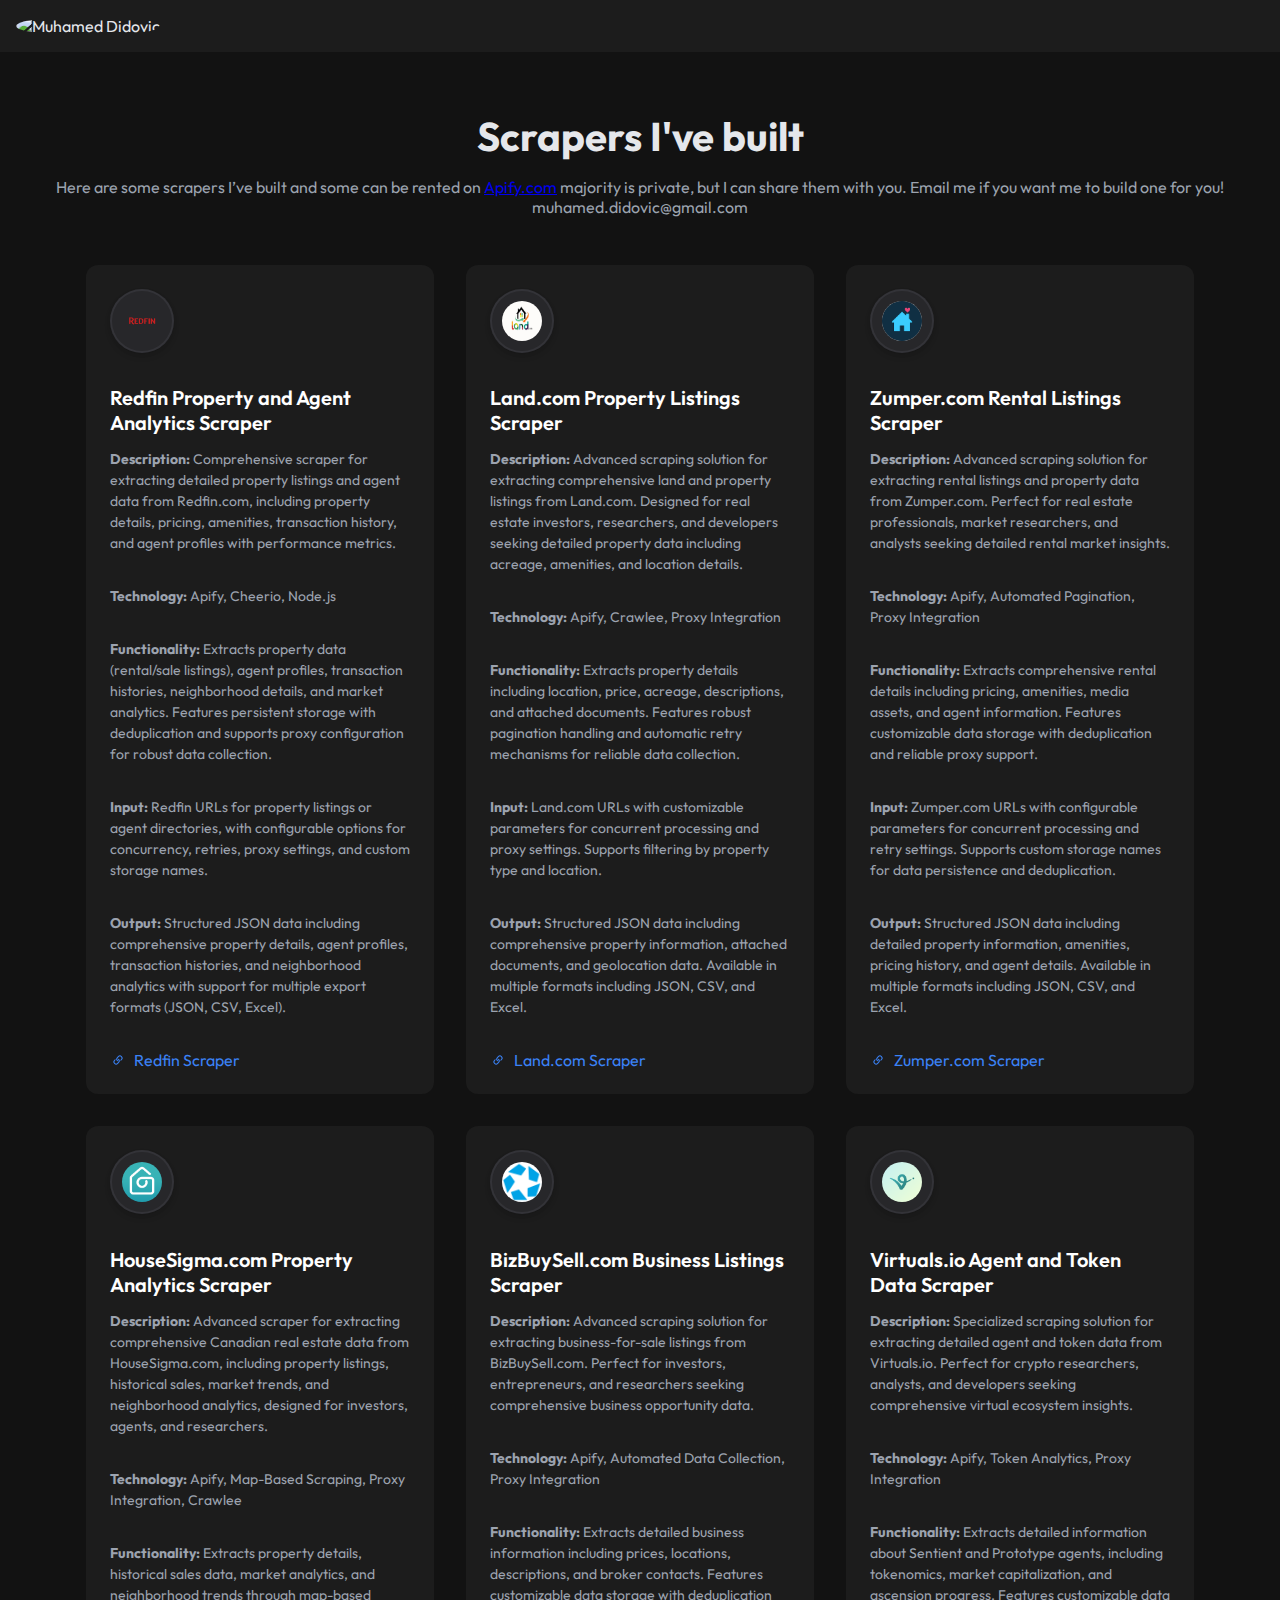
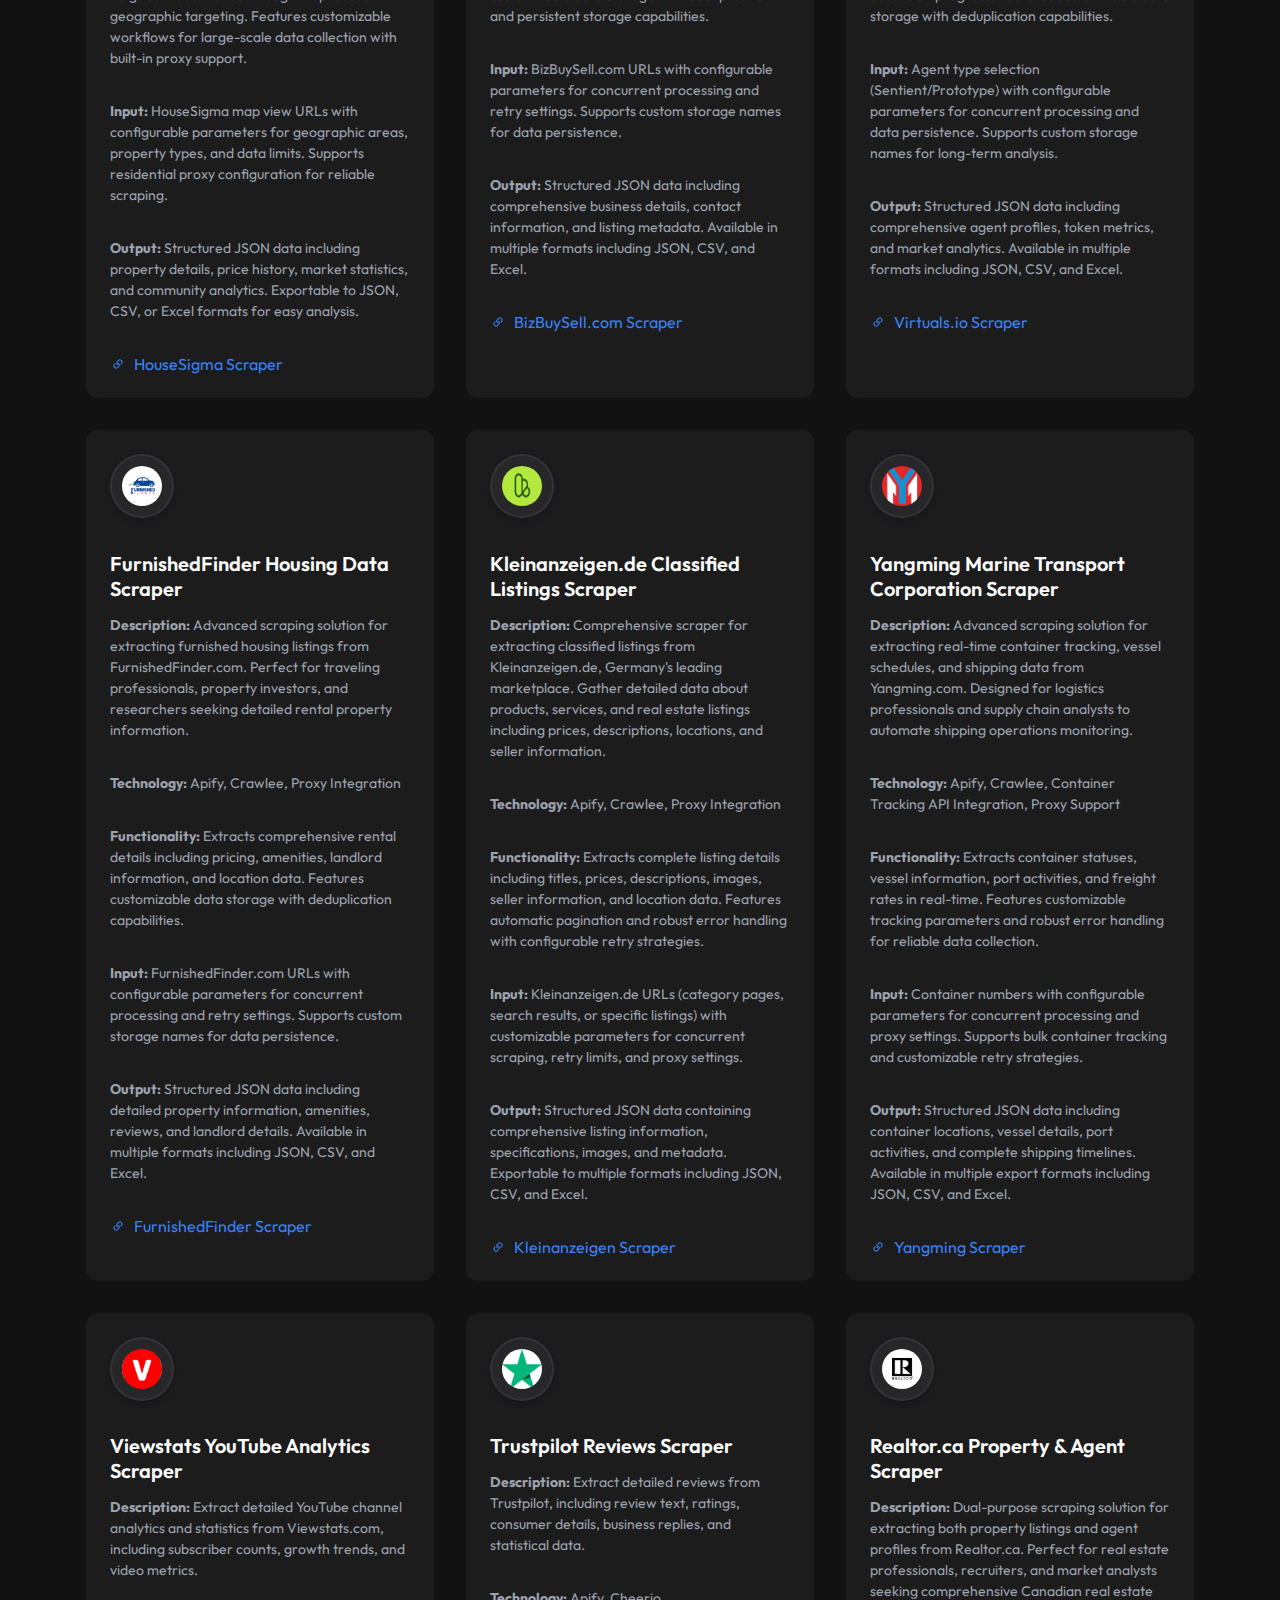
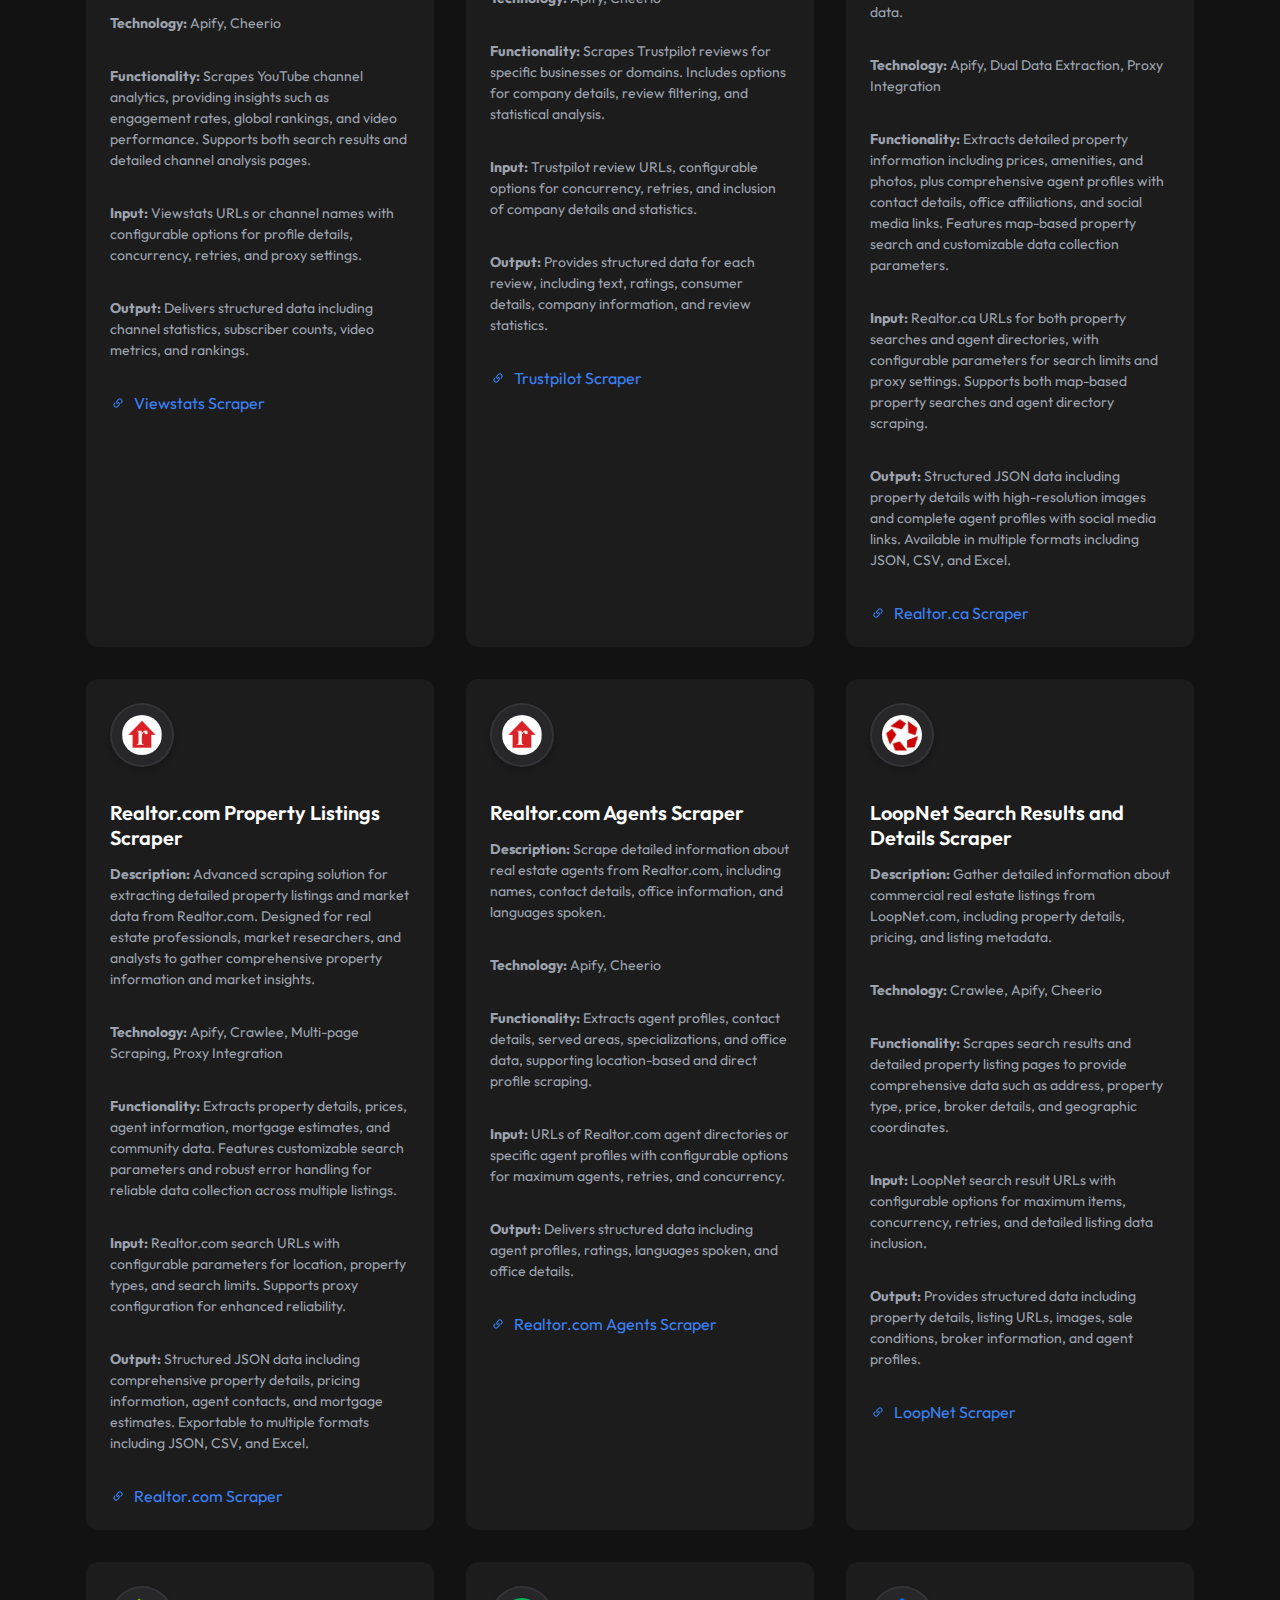
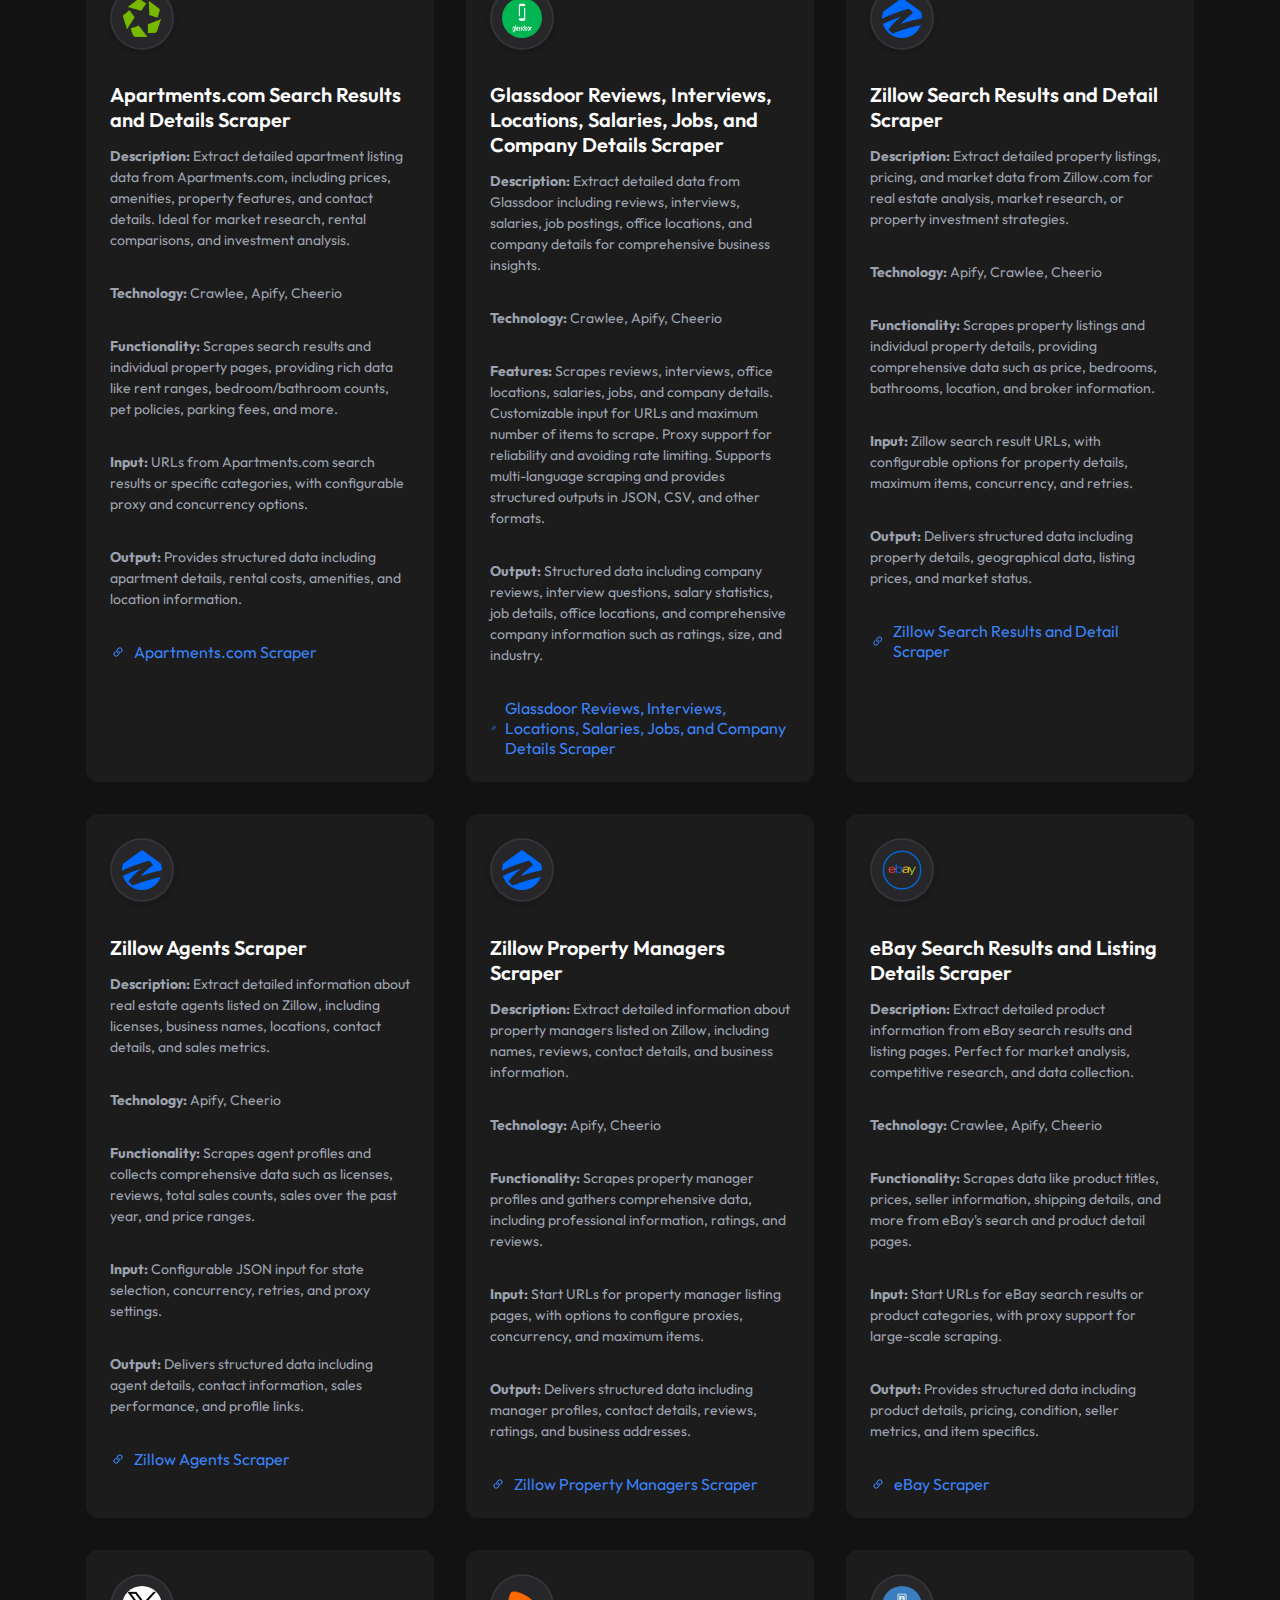
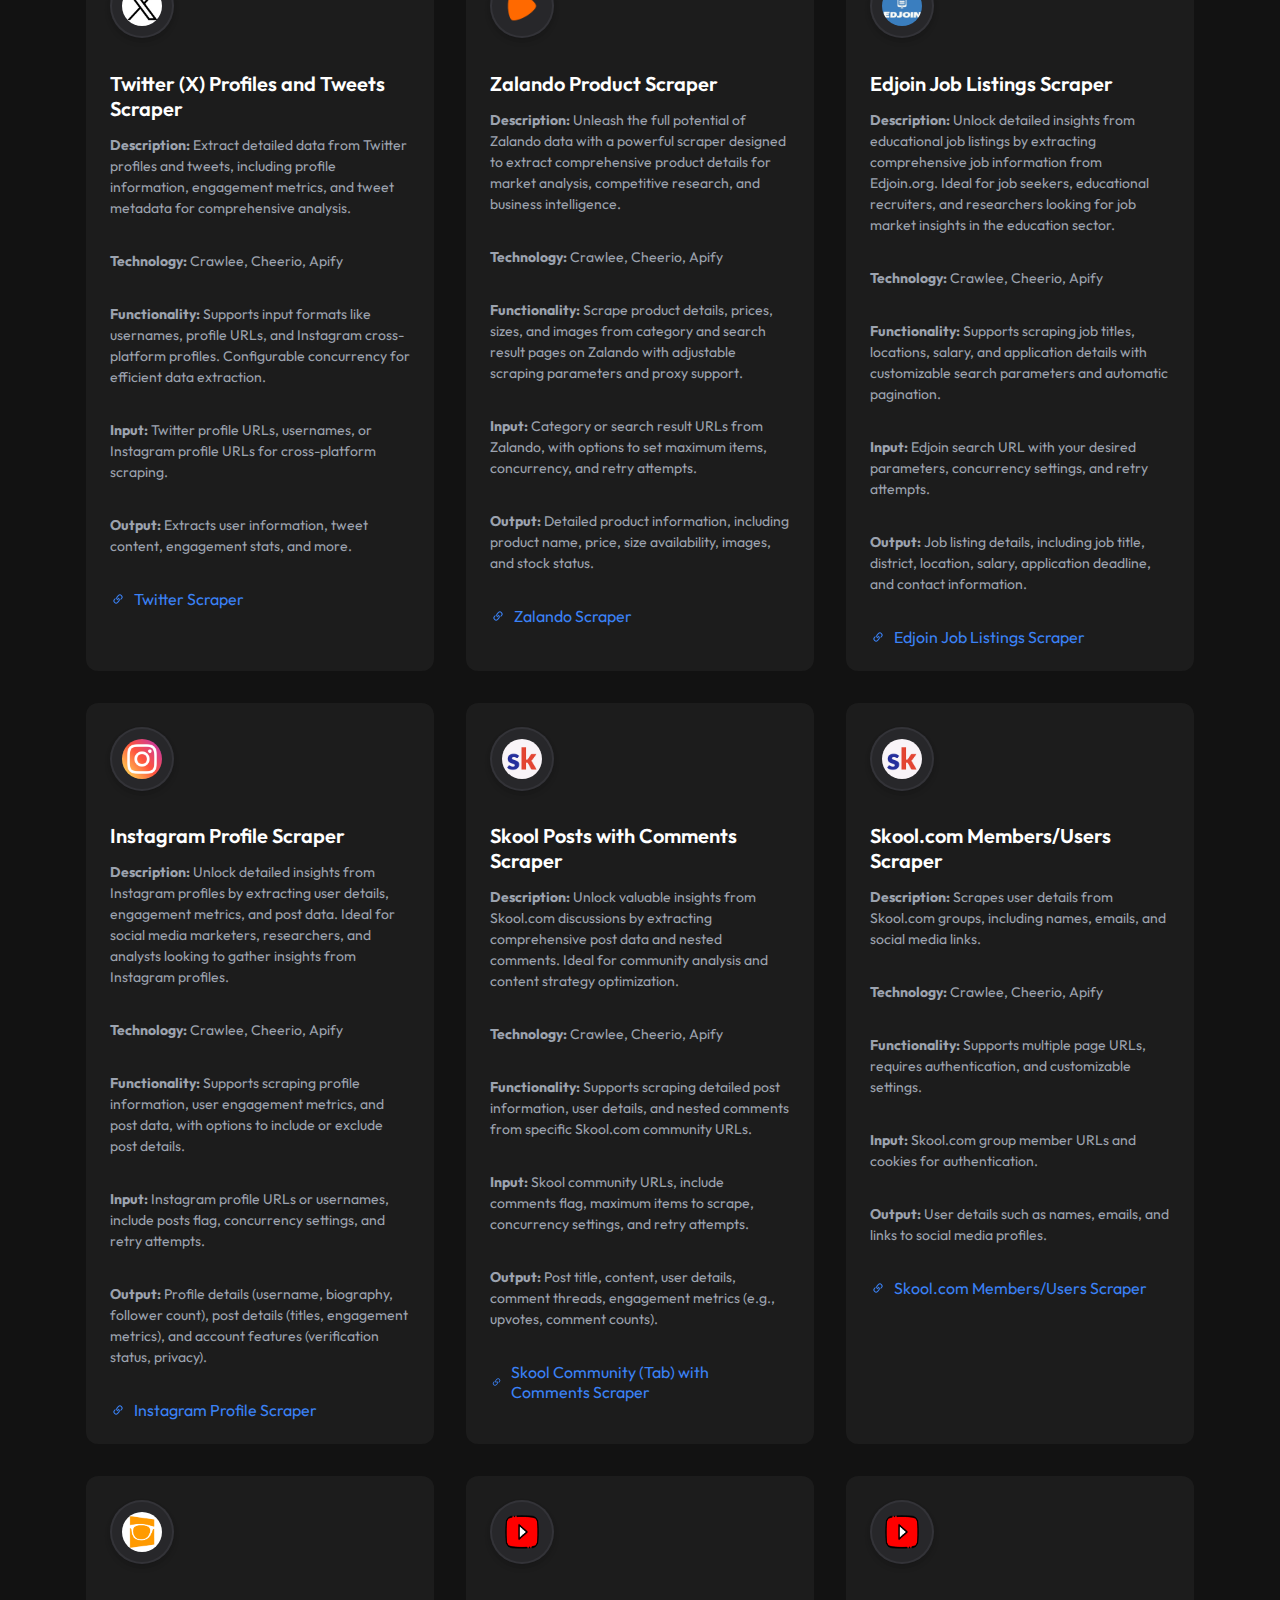
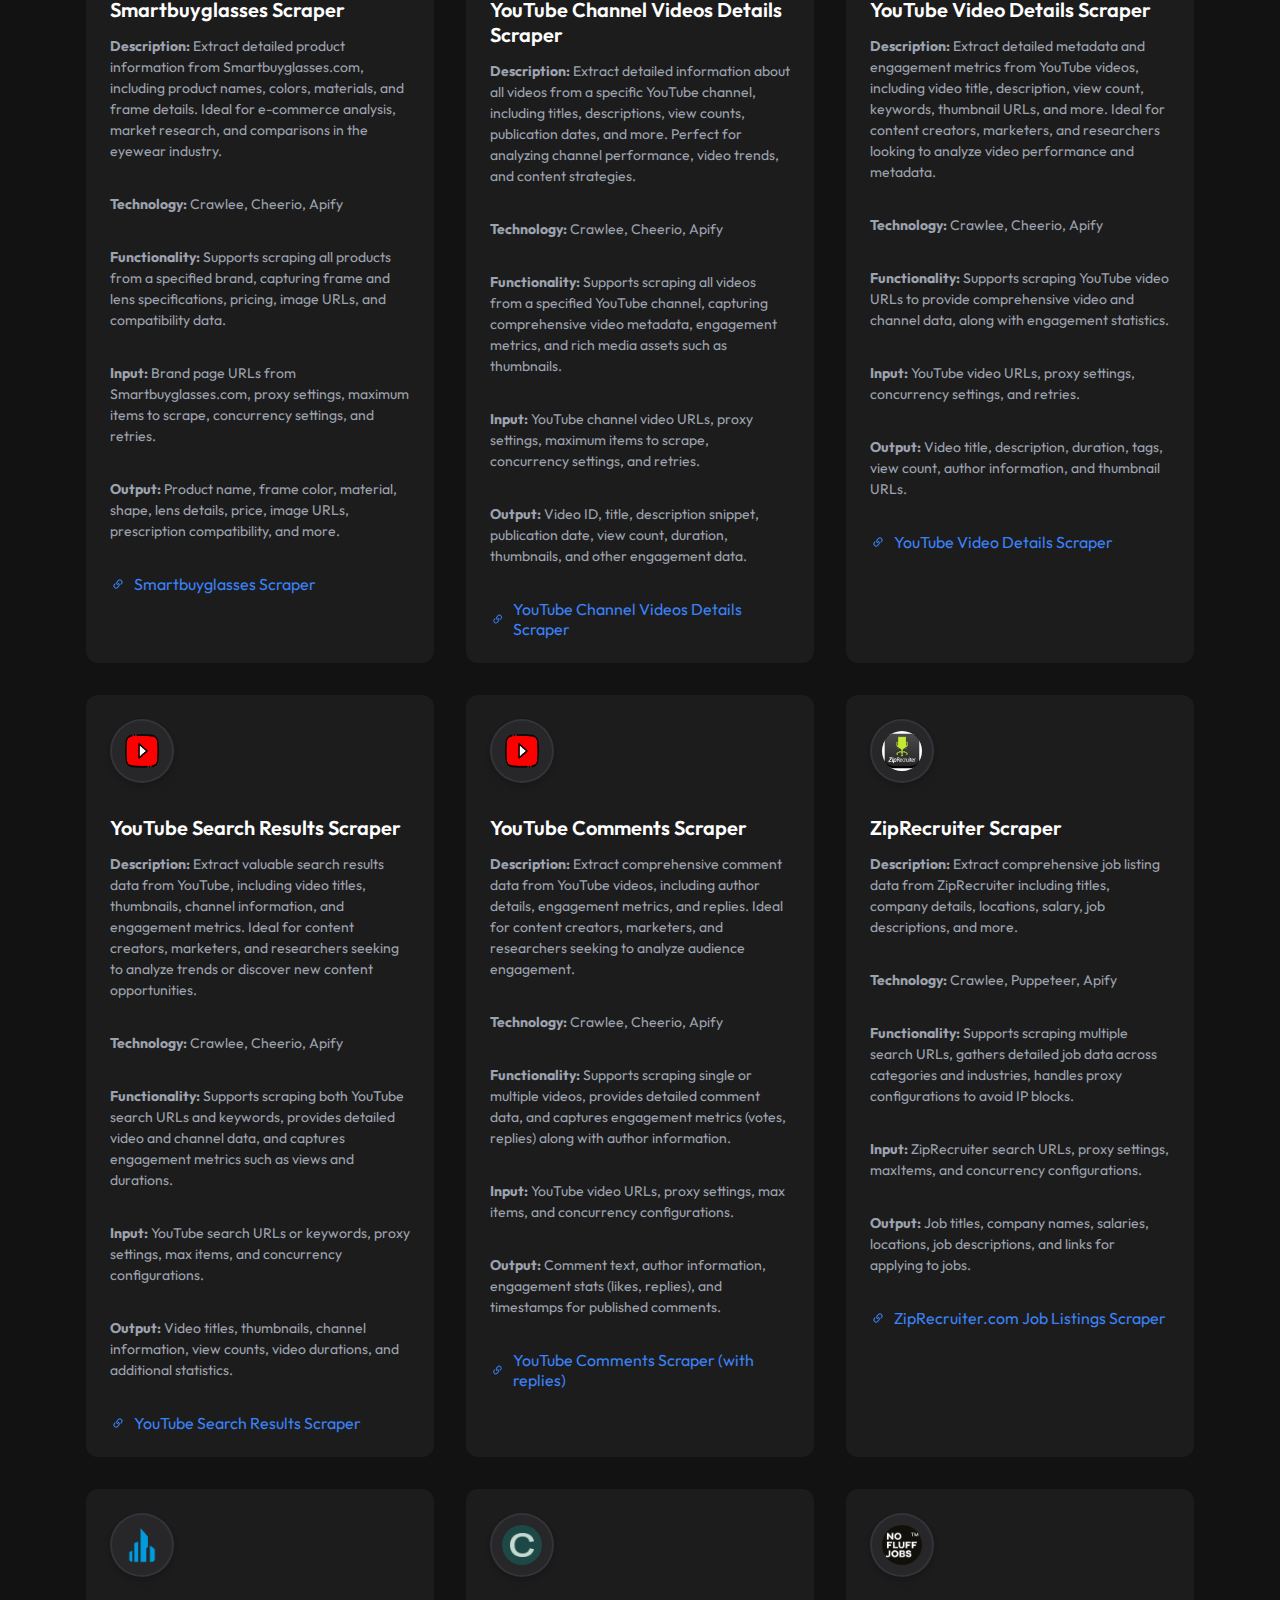
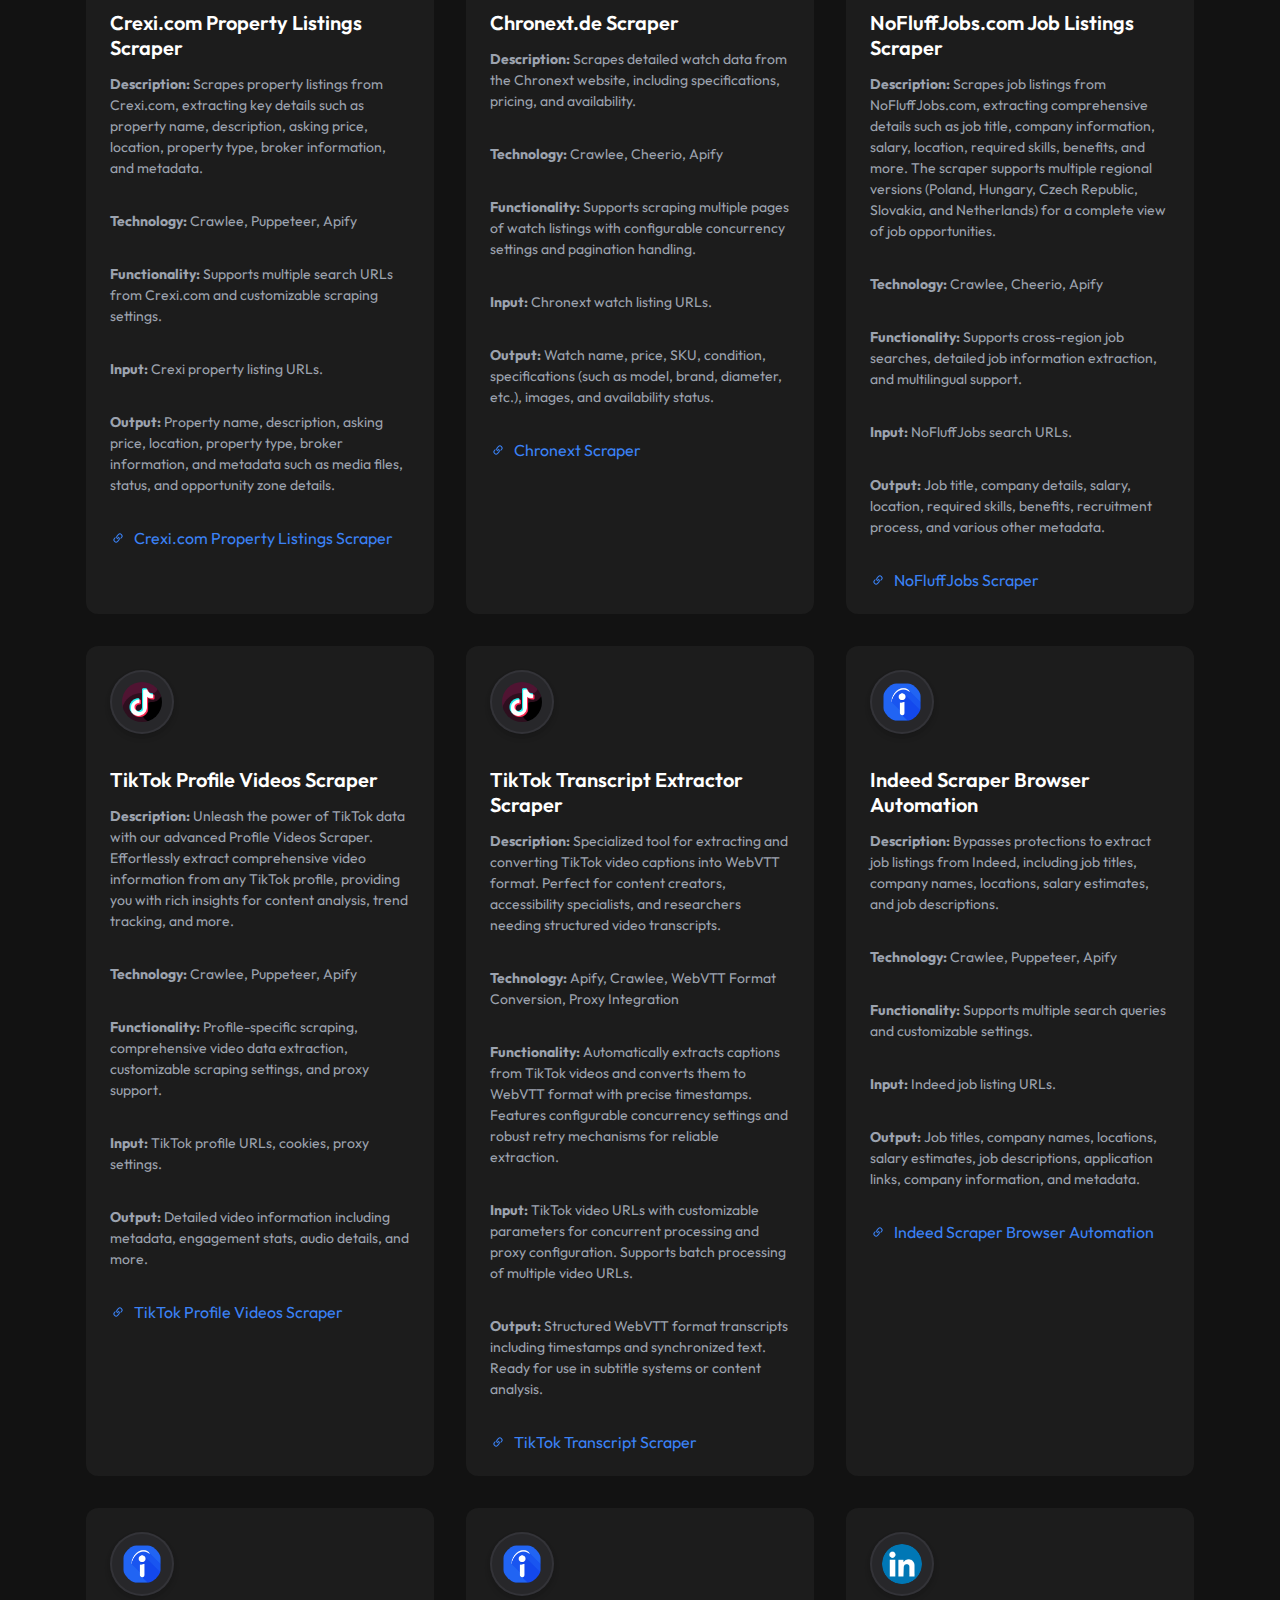
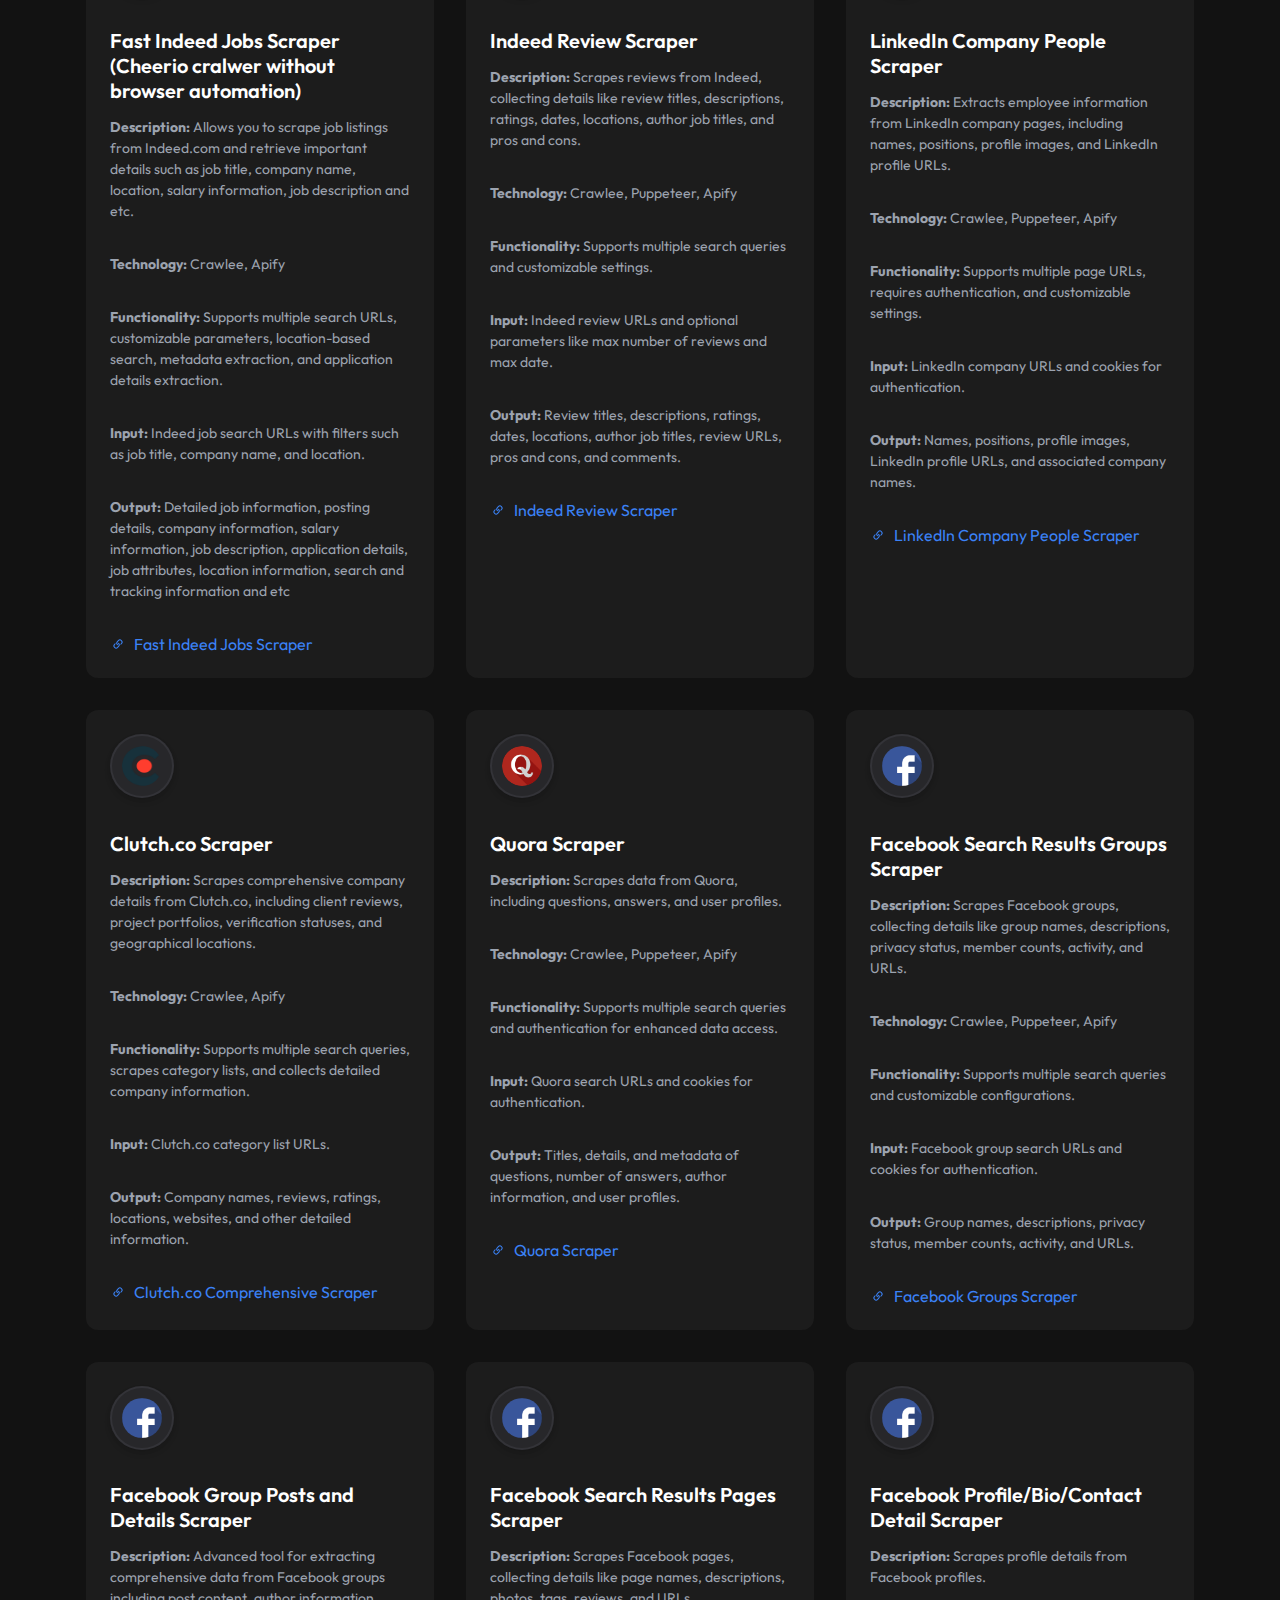
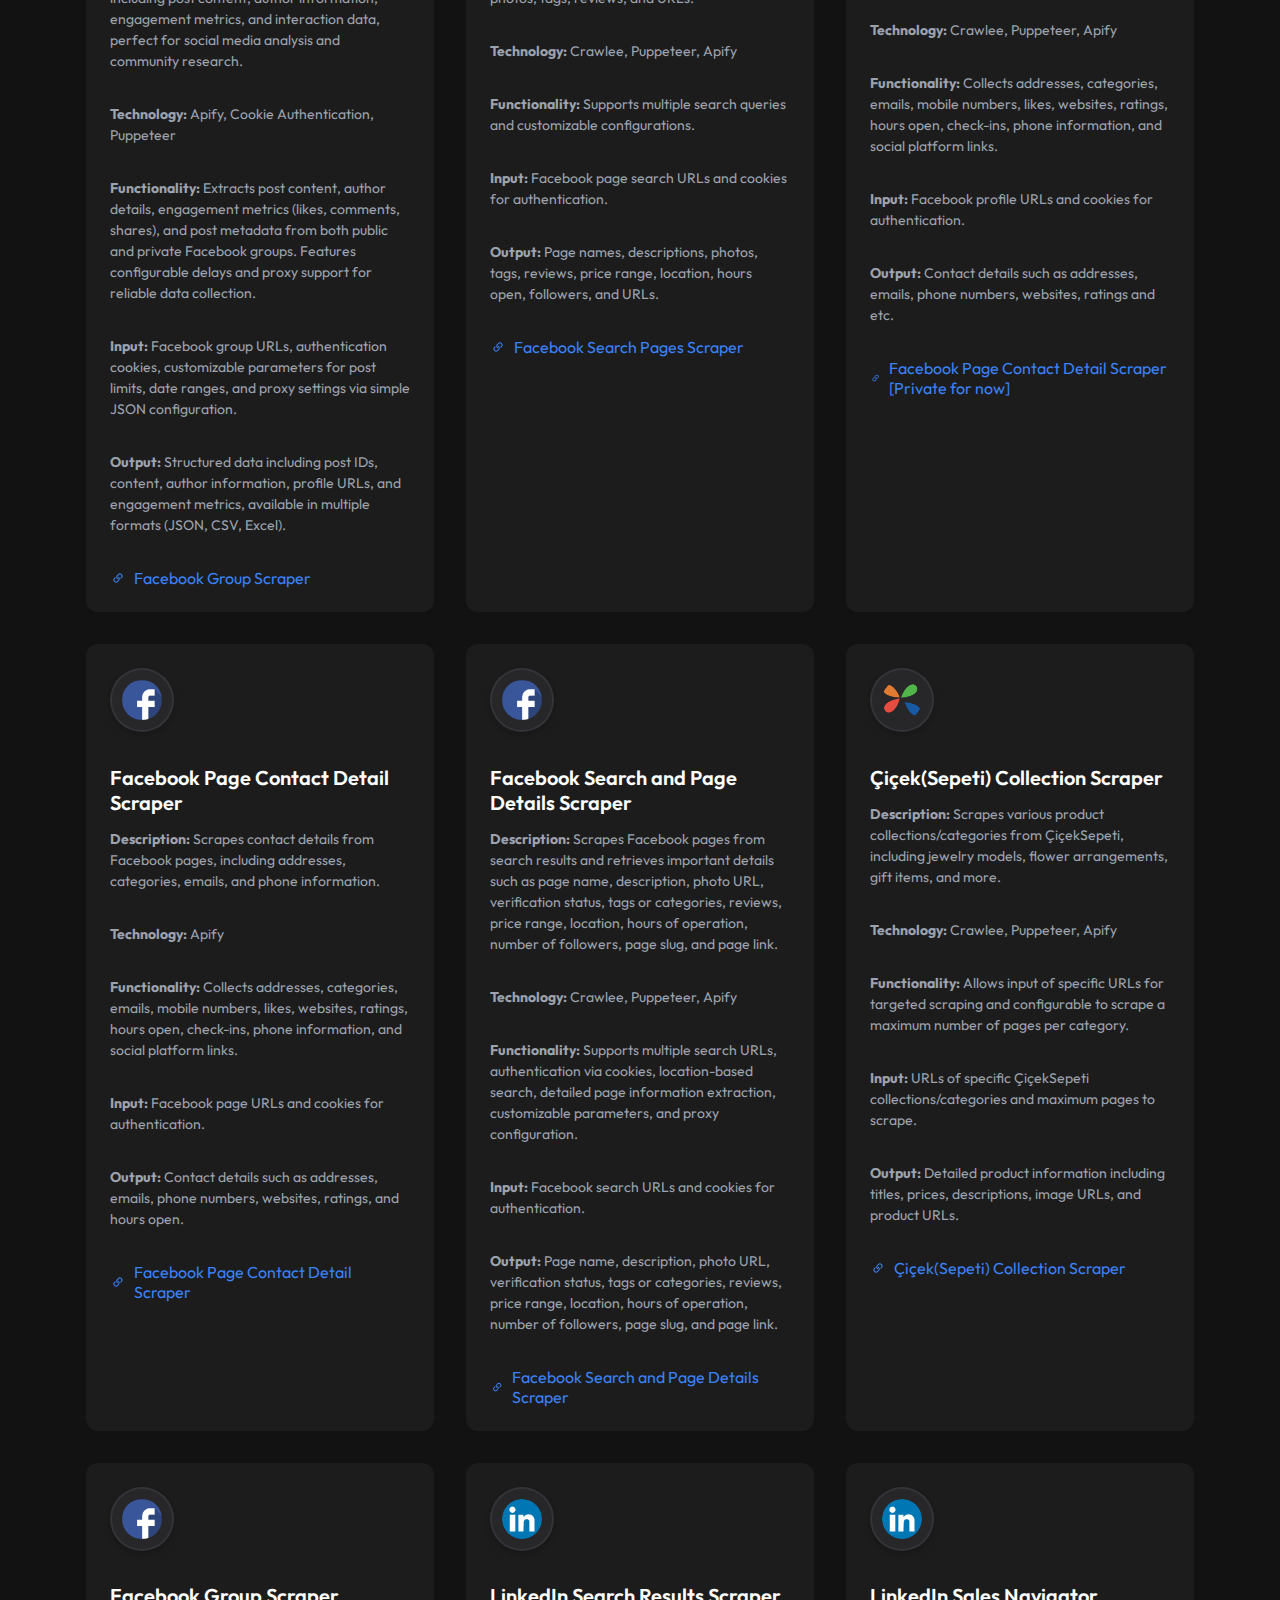
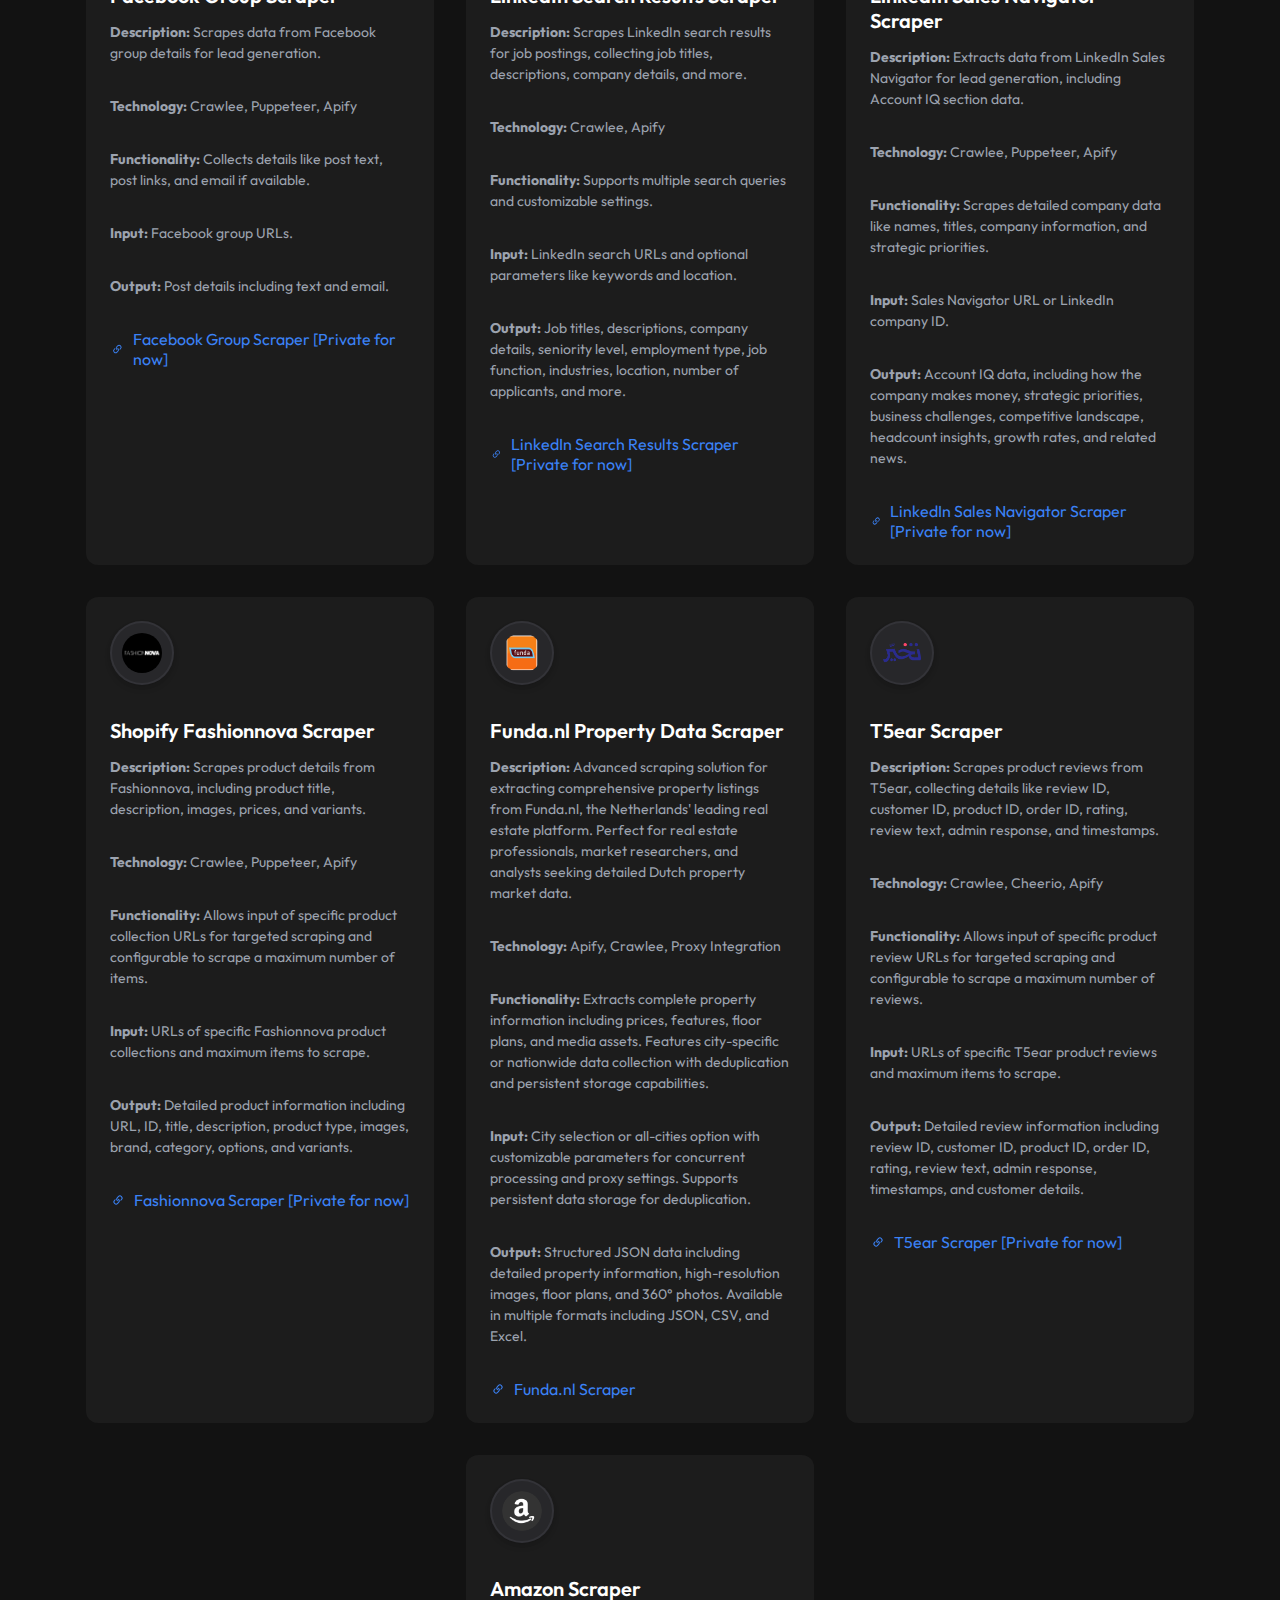
==== index.html @ 67f7ec45 "furnished finder" ====
<!DOCTYPE html>
<html lang="en">
<head>
    <meta charset="UTF-8">
    <meta name="viewport" content="width=device-width, initial-scale=1.0">
    <title>Scrapers I've built</title>
    <link rel="stylesheet" href="styles.css">
</head>
<body>
<header>
    <div class="profile">
        <img src="https://avatars.githubusercontent.com/u/3872717?s=400&u=0347279297c79c031fbd4327965455be8f7e8fb5&v=4" alt="Muhamed Didovic"/>
    </div>
    <nav>
<!--        <ul>-->
<!--            <li><a href="#">About</a></li>-->
<!--            <li><a href="#">Tools</a></li>-->
<!--            <li><a href="#">Scrapers</a></li>-->
<!--        </ul>-->
    </nav>
</header>
<main>
    <h1>Scrapers I've built</h1>
    <p>Here are some scrapers I’ve built and some can be rented on <a href="https://apify.com/memo23">Apify.com</a> majority is private, but I can share them with you. Email me if you want me to build one for you! muhamed.didovic@gmail.com</p>
    <section class="scrapers">

        <div class="scraper-card">
            <div class="icon">
                <img src="/assets/redfin.png" alt="Redfin Icon">
            </div>
            <h2>Redfin Property and Agent Analytics Scraper</h2>
            <p><strong>Description:</strong> Comprehensive scraper for extracting detailed property listings and agent data from Redfin.com, including property details, pricing, amenities, transaction history, and agent profiles with performance metrics.</p>
            <p><strong>Technology:</strong> Apify, Cheerio, Node.js</p>
            <p><strong>Functionality:</strong> Extracts property data (rental/sale listings), agent profiles, transaction histories, neighborhood details, and market analytics. Features persistent storage with deduplication and supports proxy configuration for robust data collection.</p>
            <p><strong>Input:</strong> Redfin URLs for property listings or agent directories, with configurable options for concurrency, retries, proxy settings, and custom storage names.</p>
            <p><strong>Output:</strong> Structured JSON data including comprehensive property details, agent profiles, transaction histories, and neighborhood analytics with support for multiple export formats (JSON, CSV, Excel).</p>
            <a href="https://apify.com/memo23/apify-redfin-cheerio">
                <svg viewBox="0 0 24 24" aria-hidden="true" class="link-icon">
                    <path d="M15.712 11.823a.75.75 0 1 0 1.06 1.06l-1.06-1.06Zm-4.95 1.768a.75.75 0 0 0 1.06-1.06l-1.06 1.06Zm-2.475-1.414a.75.75 0 1 0-1.06-1.06l1.06 1.06Zm4.95-1.768a.75.75 0 1 0-1.06 1.06l1.06-1.06Zm3.359.53-.884.884 1.06 1.06.885-.883-1.061-1.06Zm-4.95-2.12 1.414-1.415L12 6.344l-1.415 1.413 1.061 1.061Zm0 3.535a2.5 2.5 0 0 1 0-3.536l-1.06-1.06a4 4 0 0 0 0 5.656l1.06-1.06Zm4.95-4.95a2.5 2.5 0 0 1 0 3.535L17.656 12a4 4 0 0 0 0-5.657l-1.06 1.06Zm1.06-1.06a4 4 0 0 0-5.656 0l1.06 1.06a2.5 2.5 0 0 1 3.536 0l1.06-1.06Zm-7.07 7.07.176.177 1.06-1.06-.176-.177-1.06 1.06Zm-3.183-.353.884-.884-1.06-1.06-.884.883 1.06 1.06Zm4.95 2.121-1.414 1.414 1.06 1.06 1.415-1.413-1.06-1.061Zm0-3.536a2.5 2.5 0 0 1 0 3.536l1.06 1.06a4 4 0 0 0 0-5.656l-1.06 1.06Zm-4.95 4.95a2.5 2.5 0 0 1 0-3.535L6.344 12a4 4 0 0 0 0 5.656l1.06-1.06Zm-1.06 1.06a4 4 0 0 0 5.657 0l-1.061-1.06a2.5 2.5 0 0 1-3.535 0l-1.061 1.06Zm7.07-7.07-.176-.177-1.06 1.06.176.178 1.06-1.061Z" fill="currentColor"></path>
                </svg>
                Redfin Scraper
            </a>
        </div>
        <div class="scraper-card">
            <div class="icon">
                <img src="/assets/land.png" alt="Land.com Icon">
            </div>
            <h2>Land.com Property Listings Scraper</h2>
            <p><strong>Description:</strong> Advanced scraping solution for extracting comprehensive land and property listings from Land.com. Designed for real estate investors, researchers, and developers seeking detailed property data including acreage, amenities, and location details.</p>
            <p><strong>Technology:</strong> Apify, Crawlee, Proxy Integration</p>
            <p><strong>Functionality:</strong> Extracts property details including location, price, acreage, descriptions, and attached documents. Features robust pagination handling and automatic retry mechanisms for reliable data collection.</p>
            <p><strong>Input:</strong> Land.com URLs with customizable parameters for concurrent processing and proxy settings. Supports filtering by property type and location.</p>
            <p><strong>Output:</strong> Structured JSON data including comprehensive property information, attached documents, and geolocation data. Available in multiple formats including JSON, CSV, and Excel.</p>
            <a href="https://apify.com/memo23/land-search-cheerio">
                <svg viewBox="0 0 24 24" aria-hidden="true" class="link-icon">
                    <path d="M15.712 11.823a.75.75 0 1 0 1.06 1.06l-1.06-1.06Zm-4.95 1.768a.75.75 0 0 0 1.06-1.06l-1.06 1.06Zm-2.475-1.414a.75.75 0 1 0-1.06-1.06l1.06 1.06Zm4.95-1.768a.75.75 0 1 0-1.06 1.06l1.06-1.06Zm3.359.53-.884.884 1.06 1.06.885-.883-1.061-1.06Zm-4.95-2.12 1.414-1.415L12 6.344l-1.415 1.413 1.061 1.061Zm0 3.535a2.5 2.5 0 0 1 0-3.536l-1.06-1.06a4 4 0 0 0 0 5.656l1.06-1.06Zm4.95-4.95a2.5 2.5 0 0 1 0 3.535L17.656 12a4 4 0 0 0 0-5.657l-1.06 1.06Zm1.06-1.06a4 4 0 0 0-5.656 0l1.06 1.06a2.5 2.5 0 0 1 3.536 0l1.06-1.06Zm-7.07 7.07.176.177 1.06-1.06-.176-.177-1.06 1.06Zm-3.183-.353.884-.884-1.06-1.06-.884.883 1.06 1.06Zm4.95 2.121-1.414 1.414 1.06 1.06 1.415-1.413-1.06-1.061Zm0-3.536a2.5 2.5 0 0 1 0 3.536l1.06 1.06a4 4 0 0 0 0-5.656l-1.06 1.06Zm-4.95 4.95a2.5 2.5 0 0 1 0-3.535L6.344 12a4 4 0 0 0 0 5.656l1.06-1.06Zm-1.06 1.06a4 4 0 0 0 5.657 0l-1.061-1.06a2.5 2.5 0 0 1-3.535 0l-1.061 1.06Zm7.07-7.07-.176-.177-1.06 1.06.176.178 1.06-1.061Z" fill="currentColor"></path>
                </svg>
                Land.com Scraper
            </a>
        </div>
        <div class="scraper-card">
            <div class="icon">
                <img src="/assets/zumper.png" alt="Zumper.com Icon">
            </div>
            <h2>Zumper.com Rental Listings Scraper</h2>
            <p><strong>Description:</strong> Advanced scraping solution for extracting rental listings and property data from Zumper.com. Perfect for real estate professionals, market researchers, and analysts seeking detailed rental market insights.</p>
            <p><strong>Technology:</strong> Apify, Automated Pagination, Proxy Integration</p>
            <p><strong>Functionality:</strong> Extracts comprehensive rental details including pricing, amenities, media assets, and agent information. Features customizable data storage with deduplication and reliable proxy support.</p>
            <p><strong>Input:</strong> Zumper.com URLs with configurable parameters for concurrent processing and retry settings. Supports custom storage names for data persistence and deduplication.</p>
            <p><strong>Output:</strong> Structured JSON data including detailed property information, amenities, pricing history, and agent details. Available in multiple formats including JSON, CSV, and Excel.</p>
            <a href="https://apify.com/memo23/zumper-cheerio">
                <svg viewBox="0 0 24 24" aria-hidden="true" class="link-icon">
                    <path d="M15.712 11.823a.75.75 0 1 0 1.06 1.06l-1.06-1.06Zm-4.95 1.768a.75.75 0 0 0 1.06-1.06l-1.06 1.06Zm-2.475-1.414a.75.75 0 1 0-1.06-1.06l1.06 1.06Zm4.95-1.768a.75.75 0 1 0-1.06 1.06l1.06-1.06Zm3.359.53-.884.884 1.06 1.06.885-.883-1.061-1.06Zm-4.95-2.12 1.414-1.415L12 6.344l-1.415 1.413 1.061 1.061Zm0 3.535a2.5 2.5 0 0 1 0-3.536l-1.06-1.06a4 4 0 0 0 0 5.656l1.06-1.06Zm4.95-4.95a2.5 2.5 0 0 1 0 3.535L17.656 12a4 4 0 0 0 0-5.657l-1.06 1.06Zm1.06-1.06a4 4 0 0 0-5.656 0l1.06 1.06a2.5 2.5 0 0 1 3.536 0l1.06-1.06Zm-7.07 7.07.176.177 1.06-1.06-.176-.177-1.06 1.06Zm-3.183-.353.884-.884-1.06-1.06-.884.883 1.06 1.06Zm4.95 2.121-1.414 1.414 1.06 1.06 1.415-1.413-1.06-1.061Zm0-3.536a2.5 2.5 0 0 1 0 3.536l1.06 1.06a4 4 0 0 0 0-5.656l-1.06 1.06Zm-4.95 4.95a2.5 2.5 0 0 1 0-3.535L6.344 12a4 4 0 0 0 0 5.656l1.06-1.06Zm-1.06 1.06a4 4 0 0 0 5.657 0l-1.061-1.06a2.5 2.5 0 0 1-3.535 0l-1.061 1.06Zm7.07-7.07-.176-.177-1.06 1.06.176.178 1.06-1.061Z" fill="currentColor"></path>
                </svg>
                Zumper.com Scraper
            </a>
        </div>
        <div class="scraper-card">
            <div class="icon">
                <img src="/assets/housesigma.png" alt="HouseSigma Icon">
            </div>
            <h2>HouseSigma.com Property Analytics Scraper</h2>
            <p><strong>Description:</strong> Advanced scraper for extracting comprehensive Canadian real estate data from HouseSigma.com, including property listings, historical sales, market trends, and neighborhood analytics, designed for investors, agents, and researchers.</p>
            <p><strong>Technology:</strong> Apify, Map-Based Scraping, Proxy Integration, Crawlee</p>
            <p><strong>Functionality:</strong> Extracts property details, historical sales data, market analytics, and neighborhood trends through map-based geographic targeting. Features customizable workflows for large-scale data collection with built-in proxy support.</p>
            <p><strong>Input:</strong> HouseSigma map view URLs with configurable parameters for geographic areas, property types, and data limits. Supports residential proxy configuration for reliable scraping.</p>
            <p><strong>Output:</strong> Structured JSON data including property details, price history, market statistics, and community analytics. Exportable to JSON, CSV, or Excel formats for easy analysis.</p>
            <a href="https://apify.com/memo23/apify-housesigma-cheerio">
                <svg viewBox="0 0 24 24" aria-hidden="true" class="link-icon">
                    <path d="M15.712 11.823a.75.75 0 1 0 1.06 1.06l-1.06-1.06Zm-4.95 1.768a.75.75 0 0 0 1.06-1.06l-1.06 1.06Zm-2.475-1.414a.75.75 0 1 0-1.06-1.06l1.06 1.06Zm4.95-1.768a.75.75 0 1 0-1.06 1.06l1.06-1.06Zm3.359.53-.884.884 1.06 1.06.885-.883-1.061-1.06Zm-4.95-2.12 1.414-1.415L12 6.344l-1.415 1.413 1.061 1.061Zm0 3.535a2.5 2.5 0 0 1 0-3.536l-1.06-1.06a4 4 0 0 0 0 5.656l1.06-1.06Zm4.95-4.95a2.5 2.5 0 0 1 0 3.535L17.656 12a4 4 0 0 0 0-5.657l-1.06 1.06Zm1.06-1.06a4 4 0 0 0-5.656 0l1.06 1.06a2.5 2.5 0 0 1 3.536 0l1.06-1.06Zm-7.07 7.07.176.177 1.06-1.06-.176-.177-1.06 1.06Zm-3.183-.353.884-.884-1.06-1.06-.884.883 1.06 1.06Zm4.95 2.121-1.414 1.414 1.06 1.06 1.415-1.413-1.06-1.061Zm0-3.536a2.5 2.5 0 0 1 0 3.536l1.06 1.06a4 4 0 0 0 0-5.656l-1.06 1.06Zm-4.95 4.95a2.5 2.5 0 0 1 0-3.535L6.344 12a4 4 0 0 0 0 5.656l1.06-1.06Zm-1.06 1.06a4 4 0 0 0 5.657 0l-1.061-1.06a2.5 2.5 0 0 1-3.535 0l-1.061 1.06Zm7.07-7.07-.176-.177-1.06 1.06.176.178 1.06-1.061Z" fill="currentColor"></path>
                </svg>
                HouseSigma Scraper
            </a>
        </div>
        <div class="scraper-card">
            <div class="icon">
                <img src="/assets/bizbuysell.png" alt="BizBuySell.com Icon">
            </div>
            <h2>BizBuySell.com Business Listings Scraper</h2>
            <p><strong>Description:</strong> Advanced scraping solution for extracting business-for-sale listings from BizBuySell.com. Perfect for investors, entrepreneurs, and researchers seeking comprehensive business opportunity data.</p>
            <p><strong>Technology:</strong> Apify, Automated Data Collection, Proxy Integration</p>
            <p><strong>Functionality:</strong> Extracts detailed business information including prices, locations, descriptions, and broker contacts. Features customizable data storage with deduplication and persistent storage capabilities.</p>
            <p><strong>Input:</strong> BizBuySell.com URLs with configurable parameters for concurrent processing and retry settings. Supports custom storage names for data persistence.</p>
            <p><strong>Output:</strong> Structured JSON data including comprehensive business details, contact information, and listing metadata. Available in multiple formats including JSON, CSV, and Excel.</p>
            <a href="https://apify.com/memo23/apify-bizbuysell-cheerio">
                <svg viewBox="0 0 24 24" aria-hidden="true" class="link-icon">
                    <path d="M15.712 11.823a.75.75 0 1 0 1.06 1.06l-1.06-1.06Zm-4.95 1.768a.75.75 0 0 0 1.06-1.06l-1.06 1.06Zm-2.475-1.414a.75.75 0 1 0-1.06-1.06l1.06 1.06Zm4.95-1.768a.75.75 0 1 0-1.06 1.06l1.06-1.06Zm3.359.53-.884.884 1.06 1.06.885-.883-1.061-1.06Zm-4.95-2.12 1.414-1.415L12 6.344l-1.415 1.413 1.061 1.061Zm0 3.535a2.5 2.5 0 0 1 0-3.536l-1.06-1.06a4 4 0 0 0 0 5.656l1.06-1.06Zm4.95-4.95a2.5 2.5 0 0 1 0 3.535L17.656 12a4 4 0 0 0 0-5.657l-1.06 1.06Zm1.06-1.06a4 4 0 0 0-5.656 0l1.06 1.06a2.5 2.5 0 0 1 3.536 0l1.06-1.06Zm-7.07 7.07.176.177 1.06-1.06-.176-.177-1.06 1.06Zm-3.183-.353.884-.884-1.06-1.06-.884.883 1.06 1.06Zm4.95 2.121-1.414 1.414 1.06 1.06 1.415-1.413-1.06-1.061Zm0-3.536a2.5 2.5 0 0 1 0 3.536l1.06 1.06a4 4 0 0 0 0-5.656l-1.06 1.06Zm-4.95 4.95a2.5 2.5 0 0 1 0-3.535L6.344 12a4 4 0 0 0 0 5.656l1.06-1.06Zm-1.06 1.06a4 4 0 0 0 5.657 0l-1.061-1.06a2.5 2.5 0 0 1-3.535 0l-1.061 1.06Zm7.07-7.07-.176-.177-1.06 1.06.176.178 1.06-1.061Z" fill="currentColor"></path>
                </svg>
                BizBuySell.com Scraper
            </a>
        </div>
        <div class="scraper-card">
            <div class="icon">
                <img src="/assets/virtuals.png" alt="Virtuals.io Icon">
            </div>
            <h2>Virtuals.io Agent and Token Data Scraper</h2>
            <p><strong>Description:</strong> Specialized scraping solution for extracting detailed agent and token data from Virtuals.io. Perfect for crypto researchers, analysts, and developers seeking comprehensive virtual ecosystem insights.</p>
            <p><strong>Technology:</strong> Apify, Token Analytics, Proxy Integration</p>
            <p><strong>Functionality:</strong> Extracts detailed information about Sentient and Prototype agents, including tokenomics, market capitalization, and ascension progress. Features customizable data storage with deduplication capabilities.</p>
            <p><strong>Input:</strong> Agent type selection (Sentient/Prototype) with configurable parameters for concurrent processing and data persistence. Supports custom storage names for long-term analysis.</p>
            <p><strong>Output:</strong> Structured JSON data including comprehensive agent profiles, token metrics, and market analytics. Available in multiple formats including JSON, CSV, and Excel.</p>
            <a href="https://apify.com/memo23/apify-virtuals-cheerio">
                <svg viewBox="0 0 24 24" aria-hidden="true" class="link-icon">
                    <path d="M15.712 11.823a.75.75 0 1 0 1.06 1.06l-1.06-1.06Zm-4.95 1.768a.75.75 0 0 0 1.06-1.06l-1.06 1.06Zm-2.475-1.414a.75.75 0 1 0-1.06-1.06l1.06 1.06Zm4.95-1.768a.75.75 0 1 0-1.06 1.06l1.06-1.06Zm3.359.53-.884.884 1.06 1.06.885-.883-1.061-1.06Zm-4.95-2.12 1.414-1.415L12 6.344l-1.415 1.413 1.061 1.061Zm0 3.535a2.5 2.5 0 0 1 0-3.536l-1.06-1.06a4 4 0 0 0 0 5.656l1.06-1.06Zm4.95-4.95a2.5 2.5 0 0 1 0 3.535L17.656 12a4 4 0 0 0 0-5.657l-1.06 1.06Zm1.06-1.06a4 4 0 0 0-5.656 0l1.06 1.06a2.5 2.5 0 0 1 3.536 0l1.06-1.06Zm-7.07 7.07.176.177 1.06-1.06-.176-.177-1.06 1.06Zm-3.183-.353.884-.884-1.06-1.06-.884.883 1.06 1.06Zm4.95 2.121-1.414 1.414 1.06 1.06 1.415-1.413-1.06-1.061Zm0-3.536a2.5 2.5 0 0 1 0 3.536l1.06 1.06a4 4 0 0 0 0-5.656l-1.06 1.06Zm-4.95 4.95a2.5 2.5 0 0 1 0-3.535L6.344 12a4 4 0 0 0 0 5.656l1.06-1.06Zm-1.06 1.06a4 4 0 0 0 5.657 0l-1.061-1.06a2.5 2.5 0 0 1-3.535 0l-1.061 1.06Zm7.07-7.07-.176-.177-1.06 1.06.176.178 1.06-1.061Z" fill="currentColor"></path>
                </svg>
                Virtuals.io Scraper
            </a>
        </div>
        <div class="scraper-card">
            <div class="icon">
                <img src="/assets/furnished-finder.png" alt="FurnishedFinder Icon">
            </div>
            <h2>FurnishedFinder Housing Data Scraper</h2>
            <p><strong>Description:</strong> Advanced scraping solution for extracting furnished housing listings from FurnishedFinder.com. Perfect for traveling professionals, property investors, and researchers seeking detailed rental property information.</p>
            <p><strong>Technology:</strong> Apify, Crawlee, Proxy Integration</p>
            <p><strong>Functionality:</strong> Extracts comprehensive rental details including pricing, amenities, landlord information, and location data. Features customizable data storage with deduplication capabilities.</p>
            <p><strong>Input:</strong> FurnishedFinder.com URLs with configurable parameters for concurrent processing and retry settings. Supports custom storage names for data persistence.</p>
            <p><strong>Output:</strong> Structured JSON data including detailed property information, amenities, reviews, and landlord details. Available in multiple formats including JSON, CSV, and Excel.</p>
            <a href="https://apify.com/memo23/furnishedfinder-scraper-cheerio">
                <svg viewBox="0 0 24 24" aria-hidden="true" class="link-icon">
                    <path d="M15.712 11.823a.75.75 0 1 0 1.06 1.06l-1.06-1.06Zm-4.95 1.768a.75.75 0 0 0 1.06-1.06l-1.06 1.06Zm-2.475-1.414a.75.75 0 1 0-1.06-1.06l1.06 1.06Zm4.95-1.768a.75.75 0 1 0-1.06 1.06l1.06-1.06Zm3.359.53-.884.884 1.06 1.06.885-.883-1.061-1.06Zm-4.95-2.12 1.414-1.415L12 6.344l-1.415 1.413 1.061 1.061Zm0 3.535a2.5 2.5 0 0 1 0-3.536l-1.06-1.06a4 4 0 0 0 0 5.656l1.06-1.06Zm4.95-4.95a2.5 2.5 0 0 1 0 3.535L17.656 12a4 4 0 0 0 0-5.657l-1.06 1.06Zm1.06-1.06a4 4 0 0 0-5.656 0l1.06 1.06a2.5 2.5 0 0 1 3.536 0l1.06-1.06Zm-7.07 7.07.176.177 1.06-1.06-.176-.177-1.06 1.06Zm-3.183-.353.884-.884-1.06-1.06-.884.883 1.06 1.06Zm4.95 2.121-1.414 1.414 1.06 1.06 1.415-1.413-1.06-1.061Zm0-3.536a2.5 2.5 0 0 1 0 3.536l1.06 1.06a4 4 0 0 0 0-5.656l-1.06 1.06Zm-4.95 4.95a2.5 2.5 0 0 1 0-3.535L6.344 12a4 4 0 0 0 0 5.656l1.06-1.06Zm-1.06 1.06a4 4 0 0 0 5.657 0l-1.061-1.06a2.5 2.5 0 0 1-3.535 0l-1.061 1.06Zm7.07-7.07-.176-.177-1.06 1.06.176.178 1.06-1.061Z" fill="currentColor"></path>
                </svg>
                FurnishedFinder Scraper
            </a>
        </div>
        <div class="scraper-card">
            <div class="icon">
                <img src="/assets/kleinanzeigen.jpg" alt="Kleinanzeigen Icon">
            </div>
            <h2>Kleinanzeigen.de Classified Listings Scraper</h2>
            <p><strong>Description:</strong> Comprehensive scraper for extracting classified listings from Kleinanzeigen.de, Germany's leading marketplace. Gather detailed data about products, services, and real estate listings including prices, descriptions, locations, and seller information.</p>
            <p><strong>Technology:</strong> Apify, Crawlee, Proxy Integration</p>
            <p><strong>Functionality:</strong> Extracts complete listing details including titles, prices, descriptions, images, seller information, and location data. Features automatic pagination and robust error handling with configurable retry strategies.</p>
            <p><strong>Input:</strong> Kleinanzeigen.de URLs (category pages, search results, or specific listings) with customizable parameters for concurrent scraping, retry limits, and proxy settings.</p>
            <p><strong>Output:</strong> Structured JSON data containing comprehensive listing information, specifications, images, and metadata. Exportable to multiple formats including JSON, CSV, and Excel.</p>
            <a href="https://apify.com/memo23/kleinanzeigen-scraper">
                <svg viewBox="0 0 24 24" aria-hidden="true" class="link-icon">
                    <path d="M15.712 11.823a.75.75 0 1 0 1.06 1.06l-1.06-1.06Zm-4.95 1.768a.75.75 0 0 0 1.06-1.06l-1.06 1.06Zm-2.475-1.414a.75.75 0 1 0-1.06-1.06l1.06 1.06Zm4.95-1.768a.75.75 0 1 0-1.06 1.06l1.06-1.06Zm3.359.53-.884.884 1.06 1.06.885-.883-1.061-1.06Zm-4.95-2.12 1.414-1.415L12 6.344l-1.415 1.413 1.061 1.061Zm0 3.535a2.5 2.5 0 0 1 0-3.536l-1.06-1.06a4 4 0 0 0 0 5.656l1.06-1.06Zm4.95-4.95a2.5 2.5 0 0 1 0 3.535L17.656 12a4 4 0 0 0 0-5.657l-1.06 1.06Zm1.06-1.06a4 4 0 0 0-5.656 0l1.06 1.06a2.5 2.5 0 0 1 3.536 0l1.06-1.06Zm-7.07 7.07.176.177 1.06-1.06-.176-.177-1.06 1.06Zm-3.183-.353.884-.884-1.06-1.06-.884.883 1.06 1.06Zm4.95 2.121-1.414 1.414 1.06 1.06 1.415-1.413-1.06-1.061Zm0-3.536a2.5 2.5 0 0 1 0 3.536l1.06 1.06a4 4 0 0 0 0-5.656l-1.06 1.06Zm-4.95 4.95a2.5 2.5 0 0 1 0-3.535L6.344 12a4 4 0 0 0 0 5.656l1.06-1.06Zm-1.06 1.06a4 4 0 0 0 5.657 0l-1.061-1.06a2.5 2.5 0 0 1-3.535 0l-1.061 1.06Zm7.07-7.07-.176-.177-1.06 1.06.176.178 1.06-1.061Z" fill="currentColor"></path>
                </svg>
                Kleinanzeigen Scraper
            </a>
        </div>
        <div class="scraper-card">
            <div class="icon">
                <img src="/assets/yangming.png" alt="Yangming Icon">
            </div>
            <h2>Yangming Marine Transport Corporation Scraper</h2>
            <p><strong>Description:</strong> Advanced scraping solution for extracting real-time container tracking, vessel schedules, and shipping data from Yangming.com. Designed for logistics professionals and supply chain analysts to automate shipping operations monitoring.</p>
            <p><strong>Technology:</strong> Apify, Crawlee, Container Tracking API Integration, Proxy Support</p>
            <p><strong>Functionality:</strong> Extracts container statuses, vessel information, port activities, and freight rates in real-time. Features customizable tracking parameters and robust error handling for reliable data collection.</p>
            <p><strong>Input:</strong> Container numbers with configurable parameters for concurrent processing and proxy settings. Supports bulk container tracking and customizable retry strategies.</p>
            <p><strong>Output:</strong> Structured JSON data including container locations, vessel details, port activities, and complete shipping timelines. Available in multiple export formats including JSON, CSV, and Excel.</p>
            <a href="https://apify.com/memo23/yangming-cheerio">
                <svg viewBox="0 0 24 24" aria-hidden="true" class="link-icon">
                    <path d="M15.712 11.823a.75.75 0 1 0 1.06 1.06l-1.06-1.06Zm-4.95 1.768a.75.75 0 0 0 1.06-1.06l-1.06 1.06Zm-2.475-1.414a.75.75 0 1 0-1.06-1.06l1.06 1.06Zm4.95-1.768a.75.75 0 1 0-1.06 1.06l1.06-1.06Zm3.359.53-.884.884 1.06 1.06.885-.883-1.061-1.06Zm-4.95-2.12 1.414-1.415L12 6.344l-1.415 1.413 1.061 1.061Zm0 3.535a2.5 2.5 0 0 1 0-3.536l-1.06-1.06a4 4 0 0 0 0 5.656l1.06-1.06Zm4.95-4.95a2.5 2.5 0 0 1 0 3.535L17.656 12a4 4 0 0 0 0-5.657l-1.06 1.06Zm1.06-1.06a4 4 0 0 0-5.656 0l1.06 1.06a2.5 2.5 0 0 1 3.536 0l1.06-1.06Zm-7.07 7.07.176.177 1.06-1.06-.176-.177-1.06 1.06Zm-3.183-.353.884-.884-1.06-1.06-.884.883 1.06 1.06Zm4.95 2.121-1.414 1.414 1.06 1.06 1.415-1.413-1.06-1.061Zm0-3.536a2.5 2.5 0 0 1 0 3.536l1.06 1.06a4 4 0 0 0 0-5.656l-1.06 1.06Zm-4.95 4.95a2.5 2.5 0 0 1 0-3.535L6.344 12a4 4 0 0 0 0 5.656l1.06-1.06Zm-1.06 1.06a4 4 0 0 0 5.657 0l-1.061-1.06a2.5 2.5 0 0 1-3.535 0l-1.061 1.06Zm7.07-7.07-.176-.177-1.06 1.06.176.178 1.06-1.061Z" fill="currentColor"></path>
                </svg>
                Yangming Scraper
            </a>
        </div>
        
        
        <!-- <div class="scraper-card">
            <div class="icon">
                <img src="/assets/redfin.png" alt="Redfin Icon">
            </div>
            <h2>Redfin.com Scraper</h2>
            <p><strong>Description:</strong> Extracts property listings, agent details, and market data from Redfin.com, providing comprehensive real estate insights.</p>
            <p><strong>Technology:</strong> Node.js, Puppeteer, Cheerio</p>
            <p><strong>Functionality:</strong> Scrapes property listings and agent profiles with details such as price, location, features, and contact information.</p>
            <p><strong>Input:</strong> Redfin search URLs, agent profile URLs, and configurable scraping parameters.</p>
            <p><strong>Output:</strong> Provides structured JSON data including property details (price, address, features) and agent information (name, ratings, contact details).</p>
            <a href="https://apify.com/memo23/redfin-scraper">
                <svg viewBox="0 0 24 24" aria-hidden="true" class="link-icon">
                    <path d="M15.712 11.823a.75.75 0 1 0 1.06 1.06l-1.06-1.06Zm-4.95 1.768a.75.75 0 0 0 1.06-1.06l-1.06 1.06Zm-2.475-1.414a.75.75 0 1 0-1.06-1.06l1.06 1.06Zm4.95-1.768a.75.75 0 1 0-1.06 1.06l1.06-1.06Zm3.359.53-.884.884 1.06 1.06.885-.883-1.061-1.06Zm-4.95-2.12 1.414-1.415L12 6.344l-1.415 1.413 1.061 1.061Zm0 3.535a2.5 2.5 0 0 1 0-3.536l-1.06-1.06a4 4 0 0 0 0 5.656l1.06-1.06Zm4.95-4.95a2.5 2.5 0 0 1 0 3.535L17.656 12a4 4 0 0 0 0-5.657l-1.06 1.06Zm1.06-1.06a4 4 0 0 0-5.656 0l1.06 1.06a2.5 2.5 0 0 1 3.536 0l1.06-1.06Zm-7.07 7.07.176.177 1.06-1.06-.176-.177-1.06 1.06Zm-3.183-.353.884-.884-1.06-1.06-.884.883 1.06 1.06Zm4.95 2.121-1.414 1.414 1.06 1.06 1.415-1.413-1.06-1.061Zm0-3.536a2.5 2.5 0 0 1 0 3.536l1.06 1.06a4 4 0 0 0 0-5.656l-1.06 1.06Zm-4.95 4.95a2.5 2.5 0 0 1 0-3.535L6.344 12a4 4 0 0 0 0 5.656l1.06-1.06Zm-1.06 1.06a4 4 0 0 0 5.657 0l-1.061-1.06a2.5 2.5 0 0 1-3.535 0l-1.061 1.06Zm7.07-7.07-.176-.177-1.06 1.06.176.178 1.06-1.061Z" fill="currentColor"></path>
                </svg>
                Redfin Scraper
            </a>
        </div> -->

        <div class="scraper-card">
            <div class="icon">
                <img src="/assets/viewstats.png" alt="Viewstats Icon">
            </div>
            <h2>Viewstats YouTube Analytics Scraper</h2>
            <p><strong>Description:</strong> Extract detailed YouTube channel analytics and statistics from Viewstats.com, including subscriber counts, growth trends, and video metrics.</p>
            <p><strong>Technology:</strong> Apify, Cheerio</p>
            <p><strong>Functionality:</strong> Scrapes YouTube channel analytics, providing insights such as engagement rates, global rankings, and video performance. Supports both search results and detailed channel analysis pages.</p>
            <p><strong>Input:</strong> Viewstats URLs or channel names with configurable options for profile details, concurrency, retries, and proxy settings.</p>
            <p><strong>Output:</strong> Delivers structured data including channel statistics, subscriber counts, video metrics, and rankings.</p>
            <a href="https://apify.com/memo23/apify-viewstats-cheerio">
                <svg viewBox="0 0 24 24" aria-hidden="true" class="link-icon">
                    <path d="M15.712 11.823a.75.75 0 1 0 1.06 1.06l-1.06-1.06Zm-4.95 1.768a.75.75 0 0 0 1.06-1.06l-1.06 1.06Zm-2.475-1.414a.75.75 0 1 0-1.06-1.06l1.06 1.06Zm4.95-1.768a.75.75 0 1 0-1.06 1.06l1.06-1.06Zm3.359.53-.884.884 1.06 1.06.885-.883-1.061-1.06Zm-4.95-2.12 1.414-1.415L12 6.344l-1.415 1.413 1.061 1.061Zm0 3.535a2.5 2.5 0 0 1 0-3.536l-1.06-1.06a4 4 0 0 0 0 5.656l1.06-1.06Zm4.95-4.95a2.5 2.5 0 0 1 0 3.535L17.656 12a4 4 0 0 0 0-5.657l-1.06 1.06Zm1.06-1.06a4 4 0 0 0-5.656 0l1.06 1.06a2.5 2.5 0 0 1 3.536 0l1.06-1.06Zm-7.07 7.07.176.177 1.06-1.06-.176-.177-1.06 1.06Zm-3.183-.353.884-.884-1.06-1.06-.884.883 1.06 1.06Zm4.95 2.121-1.414 1.414 1.06 1.06 1.415-1.413-1.06-1.061Zm0-3.536a2.5 2.5 0 0 1 0 3.536l1.06 1.06a4 4 0 0 0 0-5.656l-1.06 1.06Zm-4.95 4.95a2.5 2.5 0 0 1 0-3.535L6.344 12a4 4 0 0 0 0 5.656l1.06-1.06Zm-1.06 1.06a4 4 0 0 0 5.657 0l-1.061-1.06a2.5 2.5 0 0 1-3.535 0l-1.061 1.06Zm7.07-7.07-.176-.177-1.06 1.06.176.178 1.06-1.061Z" fill="currentColor"></path>
                </svg>
                Viewstats Scraper
            </a>
        </div>
        
        <div class="scraper-card">
            <div class="icon">
                <img src="/assets/trustpilot.png" alt="Trustpilot Icon">
            </div>
            <h2>Trustpilot Reviews Scraper</h2>
            <p><strong>Description:</strong> Extract detailed reviews from Trustpilot, including review text, ratings, consumer details, business replies, and statistical data.</p>
            <p><strong>Technology:</strong> Apify, Cheerio</p>
            <p><strong>Functionality:</strong> Scrapes Trustpilot reviews for specific businesses or domains. Includes options for company details, review filtering, and statistical analysis.</p>
            <p><strong>Input:</strong> Trustpilot review URLs, configurable options for concurrency, retries, and inclusion of company details and statistics.</p>
            <p><strong>Output:</strong> Provides structured data for each review, including text, ratings, consumer details, company information, and review statistics.</p>
            <a href="https://apify.com/memo23/apify-trustpilot-cheerio">
                <svg viewBox="0 0 24 24" aria-hidden="true" class="link-icon">
                    <path d="M15.712 11.823a.75.75 0 1 0 1.06 1.06l-1.06-1.06Zm-4.95 1.768a.75.75 0 0 0 1.06-1.06l-1.06 1.06Zm-2.475-1.414a.75.75 0 1 0-1.06-1.06l1.06 1.06Zm4.95-1.768a.75.75 0 1 0-1.06 1.06l1.06-1.06Zm3.359.53-.884.884 1.06 1.06.885-.883-1.061-1.06Zm-4.95-2.12 1.414-1.415L12 6.344l-1.415 1.413 1.061 1.061Zm0 3.535a2.5 2.5 0 0 1 0-3.536l-1.06-1.06a4 4 0 0 0 0 5.656l1.06-1.06Zm4.95-4.95a2.5 2.5 0 0 1 0 3.535L17.656 12a4 4 0 0 0 0-5.657l-1.06 1.06Zm1.06-1.06a4 4 0 0 0-5.656 0l1.06 1.06a2.5 2.5 0 0 1 3.536 0l1.06-1.06Zm-7.07 7.07.176.177 1.06-1.06-.176-.177-1.06 1.06Zm-3.183-.353.884-.884-1.06-1.06-.884.883 1.06 1.06Zm4.95 2.121-1.414 1.414 1.06 1.06 1.415-1.413-1.06-1.061Zm0-3.536a2.5 2.5 0 0 1 0 3.536l1.06 1.06a4 4 0 0 0 0-5.656l-1.06 1.06Zm-4.95 4.95a2.5 2.5 0 0 1 0-3.535L6.344 12a4 4 0 0 0 0 5.656l1.06-1.06Zm-1.06 1.06a4 4 0 0 0 5.657 0l-1.061-1.06a2.5 2.5 0 0 1-3.535 0l-1.061 1.06Zm7.07-7.07-.176-.177-1.06 1.06.176.178 1.06-1.061Z" fill="currentColor"></path>
                </svg>
                Trustpilot Scraper
            </a>
        </div>
        <div class="scraper-card">
            <div class="icon">
                <img src="/assets/realtor-ca.jpg" alt="Realtor.ca Icon">
            </div>
            <h2>Realtor.ca Property & Agent Scraper</h2>
            <p><strong>Description:</strong> Dual-purpose scraping solution for extracting both property listings and agent profiles from Realtor.ca. Perfect for real estate professionals, recruiters, and market analysts seeking comprehensive Canadian real estate data.</p>
            <p><strong>Technology:</strong> Apify, Dual Data Extraction, Proxy Integration</p>
            <p><strong>Functionality:</strong> Extracts detailed property information including prices, amenities, and photos, plus comprehensive agent profiles with contact details, office affiliations, and social media links. Features map-based property search and customizable data collection parameters.</p>
            <p><strong>Input:</strong> Realtor.ca URLs for both property searches and agent directories, with configurable parameters for search limits and proxy settings. Supports both map-based property searches and agent directory scraping.</p>
            <p><strong>Output:</strong> Structured JSON data including property details with high-resolution images and complete agent profiles with social media links. Available in multiple formats including JSON, CSV, and Excel.</p>
            <a href="https://apify.com/memo23/realtor-canada-search-cheerio">
                <svg viewBox="0 0 24 24" aria-hidden="true" class="link-icon">
                    <path d="M15.712 11.823a.75.75 0 1 0 1.06 1.06l-1.06-1.06Zm-4.95 1.768a.75.75 0 0 0 1.06-1.06l-1.06 1.06Zm-2.475-1.414a.75.75 0 1 0-1.06-1.06l1.06 1.06Zm4.95-1.768a.75.75 0 1 0-1.06 1.06l1.06-1.06Zm3.359.53-.884.884 1.06 1.06.885-.883-1.061-1.06Zm-4.95-2.12 1.414-1.415L12 6.344l-1.415 1.413 1.061 1.061Zm0 3.535a2.5 2.5 0 0 1 0-3.536l-1.06-1.06a4 4 0 0 0 0 5.656l1.06-1.06Zm4.95-4.95a2.5 2.5 0 0 1 0 3.535L17.656 12a4 4 0 0 0 0-5.657l-1.06 1.06Zm1.06-1.06a4 4 0 0 0-5.656 0l1.06 1.06a2.5 2.5 0 0 1 3.536 0l1.06-1.06Zm-7.07 7.07.176.177 1.06-1.06-.176-.177-1.06 1.06Zm-3.183-.353.884-.884-1.06-1.06-.884.883 1.06 1.06Zm4.95 2.121-1.414 1.414 1.06 1.06 1.415-1.413-1.06-1.061Zm0-3.536a2.5 2.5 0 0 1 0 3.536l1.06 1.06a4 4 0 0 0 0-5.656l-1.06 1.06Zm-4.95 4.95a2.5 2.5 0 0 1 0-3.535L6.344 12a4 4 0 0 0 0 5.656l1.06-1.06Zm-1.06 1.06a4 4 0 0 0 5.657 0l-1.061-1.06a2.5 2.5 0 0 1-3.535 0l-1.061 1.06Zm7.07-7.07-.176-.177-1.06 1.06.176.178 1.06-1.061Z" fill="currentColor"></path>
                </svg>
                Realtor.ca Scraper
            </a>
        </div>
        <div class="scraper-card">
            <div class="icon">
                <img src="/assets/realtor.png" alt="Realtor.com Icon">
            </div>
            <h2>Realtor.com Property Listings Scraper</h2>
            <p><strong>Description:</strong> Advanced scraping solution for extracting detailed property listings and market data from Realtor.com. Designed for real estate professionals, market researchers, and analysts to gather comprehensive property information and market insights.</p>
            <p><strong>Technology:</strong> Apify, Crawlee, Multi-page Scraping, Proxy Integration</p>
            <p><strong>Functionality:</strong> Extracts property details, prices, agent information, mortgage estimates, and community data. Features customizable search parameters and robust error handling for reliable data collection across multiple listings.</p>
            <p><strong>Input:</strong> Realtor.com search URLs with configurable parameters for location, property types, and search limits. Supports proxy configuration for enhanced reliability.</p>
            <p><strong>Output:</strong> Structured JSON data including comprehensive property details, pricing information, agent contacts, and mortgage estimates. Exportable to multiple formats including JSON, CSV, and Excel.</p>
            <a href="https://apify.com/memo23/realtor-search-cheerio">
                <svg viewBox="0 0 24 24" aria-hidden="true" class="link-icon">
                    <path d="M15.712 11.823a.75.75 0 1 0 1.06 1.06l-1.06-1.06Zm-4.95 1.768a.75.75 0 0 0 1.06-1.06l-1.06 1.06Zm-2.475-1.414a.75.75 0 1 0-1.06-1.06l1.06 1.06Zm4.95-1.768a.75.75 0 1 0-1.06 1.06l1.06-1.06Zm3.359.53-.884.884 1.06 1.06.885-.883-1.061-1.06Zm-4.95-2.12 1.414-1.415L12 6.344l-1.415 1.413 1.061 1.061Zm0 3.535a2.5 2.5 0 0 1 0-3.536l-1.06-1.06a4 4 0 0 0 0 5.656l1.06-1.06Zm4.95-4.95a2.5 2.5 0 0 1 0 3.535L17.656 12a4 4 0 0 0 0-5.657l-1.06 1.06Zm1.06-1.06a4 4 0 0 0-5.656 0l1.06 1.06a2.5 2.5 0 0 1 3.536 0l1.06-1.06Zm-7.07 7.07.176.177 1.06-1.06-.176-.177-1.06 1.06Zm-3.183-.353.884-.884-1.06-1.06-.884.883 1.06 1.06Zm4.95 2.121-1.414 1.414 1.06 1.06 1.415-1.413-1.06-1.061Zm0-3.536a2.5 2.5 0 0 1 0 3.536l1.06 1.06a4 4 0 0 0 0-5.656l-1.06 1.06Zm-4.95 4.95a2.5 2.5 0 0 1 0-3.535L6.344 12a4 4 0 0 0 0 5.656l1.06-1.06Zm-1.06 1.06a4 4 0 0 0 5.657 0l-1.061-1.06a2.5 2.5 0 0 1-3.535 0l-1.061 1.06Zm7.07-7.07-.176-.177-1.06 1.06.176.178 1.06-1.061Z" fill="currentColor"></path>
                </svg>
                Realtor.com Scraper
            </a>
        </div>
        
        <div class="scraper-card">
            <div class="icon">
                <img src="/assets/realtor.png" alt="Realtor.com Icon">
            </div>
            <h2>Realtor.com Agents Scraper</h2>
            <p><strong>Description:</strong> Scrape detailed information about real estate agents from Realtor.com, including names, contact details, office information, and languages spoken.</p>
            <p><strong>Technology:</strong> Apify, Cheerio</p>
            <p><strong>Functionality:</strong> Extracts agent profiles, contact details, served areas, specializations, and office data, supporting location-based and direct profile scraping.</p>
            <p><strong>Input:</strong> URLs of Realtor.com agent directories or specific agent profiles with configurable options for maximum agents, retries, and concurrency.</p>
            <p><strong>Output:</strong> Delivers structured data including agent profiles, ratings, languages spoken, and office details.</p>
            <a href="https://apify.com/memo23/apify-realtor-scraper">
                <svg viewBox="0 0 24 24" aria-hidden="true" class="link-icon">
                    <path d="M15.712 11.823a.75.75 0 1 0 1.06 1.06l-1.06-1.06Zm-4.95 1.768a.75.75 0 0 0 1.06-1.06l-1.06 1.06Zm-2.475-1.414a.75.75 0 1 0-1.06-1.06l1.06 1.06Zm4.95-1.768a.75.75 0 1 0-1.06 1.06l1.06-1.06Zm3.359.53-.884.884 1.06 1.06.885-.883-1.061-1.06Zm-4.95-2.12 1.414-1.415L12 6.344l-1.415 1.413 1.061 1.061Zm0 3.535a2.5 2.5 0 0 1 0-3.536l-1.06-1.06a4 4 0 0 0 0 5.656l1.06-1.06Zm4.95-4.95a2.5 2.5 0 0 1 0 3.535L17.656 12a4 4 0 0 0 0-5.657l-1.06 1.06Zm1.06-1.06a4 4 0 0 0-5.656 0l1.06 1.06a2.5 2.5 0 0 1 3.536 0l1.06-1.06Zm-7.07 7.07.176.177 1.06-1.06-.176-.177-1.06 1.06Zm-3.183-.353.884-.884-1.06-1.06-.884.883 1.06 1.06Zm4.95 2.121-1.414 1.414 1.06 1.06 1.415-1.413-1.06-1.061Zm0-3.536a2.5 2.5 0 0 1 0 3.536l1.06 1.06a4 4 0 0 0 0-5.656l-1.06 1.06Zm-4.95 4.95a2.5 2.5 0 0 1 0-3.535L6.344 12a4 4 0 0 0 0 5.656l1.06-1.06Zm-1.06 1.06a4 4 0 0 0 5.657 0l-1.061-1.06a2.5 2.5 0 0 1-3.535 0l-1.061 1.06Zm7.07-7.07-.176-.177-1.06 1.06.176.178 1.06-1.061Z" fill="currentColor"></path>
                </svg>
                Realtor.com Agents Scraper
            </a>
        </div>

        <div class="scraper-card">
            <div class="icon">
                <img src="/assets/loopnet.jpeg" alt="LoopNet Icon">
            </div>
            <h2>LoopNet Search Results and Details Scraper</h2>
            <p><strong>Description:</strong> Gather detailed information about commercial real estate listings from LoopNet.com, including property details, pricing, and listing metadata.</p>
            <p><strong>Technology:</strong> Crawlee, Apify, Cheerio</p>
            <p><strong>Functionality:</strong> Scrapes search results and detailed property listing pages to provide comprehensive data such as address, property type, price, broker details, and geographic coordinates.</p>
            <p><strong>Input:</strong> LoopNet search result URLs with configurable options for maximum items, concurrency, retries, and detailed listing data inclusion.</p>
            <p><strong>Output:</strong> Provides structured data including property details, listing URLs, images, sale conditions, broker information, and agent profiles.</p>
            <a href="https://apify.com/memo23/apify-loopnet-search-cheerio">
                <svg viewBox="0 0 24 24" aria-hidden="true" class="link-icon">
                    <path d="M15.712 11.823a.75.75 0 1 0 1.06 1.06l-1.06-1.06Zm-4.95 1.768a.75.75 0 0 0 1.06-1.06l-1.06 1.06Zm-2.475-1.414a.75.75 0 1 0-1.06-1.06l1.06 1.06Zm4.95-1.768a.75.75 0 1 0-1.06 1.06l1.06-1.06Zm3.359.53-.884.884 1.06 1.06.885-.883-1.061-1.06Zm-4.95-2.12 1.414-1.415L12 6.344l-1.415 1.413 1.061 1.061Zm0 3.535a2.5 2.5 0 0 1 0-3.536l-1.06-1.06a4 4 0 0 0 0 5.656l1.06-1.06Zm4.95-4.95a2.5 2.5 0 0 1 0 3.535L17.656 12a4 4 0 0 0 0-5.657l-1.06 1.06Zm1.06-1.06a4 4 0 0 0-5.656 0l1.06 1.06a2.5 2.5 0 0 1 3.536 0l1.06-1.06Zm-7.07 7.07.176.177 1.06-1.06-.176-.177-1.06 1.06Zm-3.183-.353.884-.884-1.06-1.06-.884.883 1.06 1.06Zm4.95 2.121-1.414 1.414 1.06 1.06 1.415-1.413-1.06-1.061Zm0-3.536a2.5 2.5 0 0 1 0 3.536l1.06 1.06a4 4 0 0 0 0-5.656l-1.06 1.06Zm-4.95 4.95a2.5 2.5 0 0 1 0-3.535L6.344 12a4 4 0 0 0 0 5.656l1.06-1.06Zm-1.06 1.06a4 4 0 0 0 5.657 0l-1.061-1.06a2.5 2.5 0 0 1-3.535 0l-1.061 1.06Zm7.07-7.07-.176-.177-1.06 1.06.176.178 1.06-1.061Z" fill="currentColor"></path>
                </svg>
                LoopNet Scraper
            </a>
        </div>
        

        <div class="scraper-card">
            <div class="icon">
                <img src="/assets/apartments.png" alt="Apartments.com Icon">
            </div>
            <h2>Apartments.com Search Results and Details Scraper</h2>
            <p><strong>Description:</strong> Extract detailed apartment listing data from Apartments.com, including prices, amenities, property features, and contact details. Ideal for market research, rental comparisons, and investment analysis.</p>
            <p><strong>Technology:</strong> Crawlee, Apify, Cheerio</p>
            <p><strong>Functionality:</strong> Scrapes search results and individual property pages, providing rich data like rent ranges, bedroom/bathroom counts, pet policies, parking fees, and more.</p>
            <p><strong>Input:</strong> URLs from Apartments.com search results or specific categories, with configurable proxy and concurrency options.</p>
            <p><strong>Output:</strong> Provides structured data including apartment details, rental costs, amenities, and location information.</p>
            <a href="https://apify.com/memo23/apify-apartments-cheerio">
                <svg viewBox="0 0 24 24" aria-hidden="true" class="link-icon">
                    <path d="M15.712 11.823a.75.75 0 1 0 1.06 1.06l-1.06-1.06Zm-4.95 1.768a.75.75 0 0 0 1.06-1.06l-1.06 1.06Zm-2.475-1.414a.75.75 0 1 0-1.06-1.06l1.06 1.06Zm4.95-1.768a.75.75 0 1 0-1.06 1.06l1.06-1.06Zm3.359.53-.884.884 1.06 1.06.885-.883-1.061-1.06Zm-4.95-2.12 1.414-1.415L12 6.344l-1.415 1.413 1.061 1.061Zm0 3.535a2.5 2.5 0 0 1 0-3.536l-1.06-1.06a4 4 0 0 0 0 5.656l1.06-1.06Zm4.95-4.95a2.5 2.5 0 0 1 0 3.535L17.656 12a4 4 0 0 0 0-5.657l-1.06 1.06Zm1.06-1.06a4 4 0 0 0-5.656 0l1.06 1.06a2.5 2.5 0 0 1 3.536 0l1.06-1.06Zm-7.07 7.07.176.177 1.06-1.06-.176-.177-1.06 1.06Zm-3.183-.353.884-.884-1.06-1.06-.884.883 1.06 1.06Zm4.95 2.121-1.414 1.414 1.06 1.06 1.415-1.413-1.06-1.061Zm0-3.536a2.5 2.5 0 0 1 0 3.536l1.06 1.06a4 4 0 0 0 0-5.656l-1.06 1.06Zm-4.95 4.95a2.5 2.5 0 0 1 0-3.535L6.344 12a4 4 0 0 0 0 5.656l1.06-1.06Zm-1.06 1.06a4 4 0 0 0 5.657 0l-1.061-1.06a2.5 2.5 0 0 1-3.535 0l-1.061 1.06Zm7.07-7.07-.176-.177-1.06 1.06.176.178 1.06-1.061Z" fill="currentColor"></path>
                </svg>
                Apartments.com Scraper
            </a>
        </div>

        <div class="scraper-card">
            <div class="icon">
                <img src="/assets/glassdoor.png" alt="Glassdoor Icon">
            </div>
            <h2> Glassdoor Reviews, Interviews, Locations, Salaries, Jobs, and Company Details Scraper</h2>
            <p><strong>Description:</strong> Extract detailed data from Glassdoor including reviews, interviews, salaries, job postings, office locations, and company details for comprehensive business insights.</p>
            <p><strong>Technology:</strong> Crawlee, Apify, Cheerio</p>
            <p><strong>Features:</strong>        
                Scrapes reviews, interviews, office locations, salaries, jobs, and company details.
                Customizable input for URLs and maximum number of items to scrape.
                Proxy support for reliability and avoiding rate limiting.
                Supports multi-language scraping and provides structured outputs in JSON, CSV, and other formats.
            </p>
            <!-- <p><strong>Input Parameters:</strong>
                <strong>startUrls:</strong> Array of Glassdoor company URLs.
                <strong>command:</strong> Choose scraping target: reviews, interviews, locations, salaries, jobs, or overview.
                <strong>maxItems:</strong> Limit the number of items to scrape (default: 100).
                <strong>proxy:</strong> Proxy configuration to enhance scraping reliability.           
            </p> -->
            <p><strong>Output:</strong> Structured data including company reviews, interview questions, salary statistics, job details, office locations, and comprehensive company information such as ratings, size, and industry.</p>
            <a href="https://apify.com/memo23/apify-glassdoor-reviews-scraper">
                <svg viewBox="0 0 24 24" aria-hidden="true" class="link-icon">
                    <path d="M15.712 11.823a.75.75 0 1 0 1.06 1.06l-1.06-1.06Zm-4.95 1.768a.75.75 0 0 0 1.06-1.06l-1.06 1.06Zm-2.475-1.414a.75.75 0 1 0-1.06-1.06l1.06 1.06Zm4.95-1.768a.75.75 0 1 0-1.06 1.06l1.06-1.06Zm3.359.53-.884.884 1.06 1.06.885-.883-1.061-1.06Zm-4.95-2.12 1.414-1.415L12 6.344l-1.415 1.413 1.061 1.061Zm0 3.535a2.5 2.5 0 0 1 0-3.536l-1.06-1.06a4 4 0 0 0 0 5.656l1.06-1.06Zm4.95-4.95a2.5 2.5 0 0 1 0 3.535L17.656 12a4 4 0 0 0 0-5.657l-1.06 1.06Zm1.06-1.06a4 4 0 0 0-5.656 0l1.06 1.06a2.5 2.5 0 0 1 3.536 0l1.06-1.06Zm-7.07 7.07.176.177 1.06-1.06-.176-.177-1.06 1.06Zm-3.183-.353.884-.884-1.06-1.06-.884.883 1.06 1.06Zm4.95 2.121-1.414 1.414 1.06 1.06 1.415-1.413-1.06-1.061Zm0-3.536a2.5 2.5 0 0 1 0 3.536l1.06 1.06a4 4 0 0 0 0-5.656l-1.06 1.06Zm-4.95 4.95a2.5 2.5 0 0 1 0-3.535L6.344 12a4 4 0 0 0 0 5.656l1.06-1.06Zm-1.06 1.06a4 4 0 0 0 5.657 0l-1.061-1.06a2.5 2.5 0 0 1-3.535 0l-1.061 1.06Zm7.07-7.07-.176-.177-1.06 1.06.176.178 1.06-1.061Z" fill="currentColor"></path>
                </svg>
                Glassdoor Reviews, Interviews, Locations, Salaries, Jobs, and Company Details Scraper
            </a>
        </div>

        <div class="scraper-card">
            <div class="icon">
                <img src="/assets/zillow.png" alt="Zillow Icon">
            </div>
            <h2>Zillow Search Results and Detail Scraper</h2>
            <p><strong>Description:</strong> Extract detailed property listings, pricing, and market data from Zillow.com for real estate analysis, market research, or property investment strategies.</p>
            <p><strong>Technology:</strong> Apify, Crawlee, Cheerio</p>
            <p><strong>Functionality:</strong> Scrapes property listings and individual property details, providing comprehensive data such as price, bedrooms, bathrooms, location, and broker information.</p>
            <p><strong>Input:</strong> Zillow search result URLs, with configurable options for property details, maximum items, concurrency, and retries.</p>
            <p><strong>Output:</strong> Delivers structured data including property details, geographical data, listing prices, and market status.</p>
            <a href="https://apify.com/memo23/zillow-cheerio-scraper">
                <svg viewBox="0 0 24 24" aria-hidden="true" class="link-icon">
                    <path d="M15.712 11.823a.75.75 0 1 0 1.06 1.06l-1.06-1.06Zm-4.95 1.768a.75.75 0 0 0 1.06-1.06l-1.06 1.06Zm-2.475-1.414a.75.75 0 1 0-1.06-1.06l1.06 1.06Zm4.95-1.768a.75.75 0 1 0-1.06 1.06l1.06-1.06Zm3.359.53-.884.884 1.06 1.06.885-.883-1.061-1.06Zm-4.95-2.12 1.414-1.415L12 6.344l-1.415 1.413 1.061 1.061Zm0 3.535a2.5 2.5 0 0 1 0-3.536l-1.06-1.06a4 4 0 0 0 0 5.656l1.06-1.06Zm4.95-4.95a2.5 2.5 0 0 1 0 3.535L17.656 12a4 4 0 0 0 0-5.657l-1.06 1.06Zm1.06-1.06a4 4 0 0 0-5.656 0l1.06 1.06a2.5 2.5 0 0 1 3.536 0l1.06-1.06Zm-7.07 7.07.176.177 1.06-1.06-.176-.177-1.06 1.06Zm-3.183-.353.884-.884-1.06-1.06-.884.883 1.06 1.06Zm4.95 2.121-1.414 1.414 1.06 1.06 1.415-1.413-1.06-1.061Zm0-3.536a2.5 2.5 0 0 1 0 3.536l1.06 1.06a4 4 0 0 0 0-5.656l-1.06 1.06Zm-4.95 4.95a2.5 2.5 0 0 1 0-3.535L6.344 12a4 4 0 0 0 0 5.656l1.06-1.06Zm-1.06 1.06a4 4 0 0 0 5.657 0l-1.061-1.06a2.5 2.5 0 0 1-3.535 0l-1.061 1.06Zm7.07-7.07-.176-.177-1.06 1.06.176.178 1.06-1.061Z" fill="currentColor"></path>
                </svg>
                Zillow Search Results and Detail Scraper
            </a>
        </div>

        <div class="scraper-card">
            <div class="icon">
                <img src="/assets/zillow.png" alt="Zillow Icon">
            </div>
            <h2>Zillow Agents Scraper</h2>
            <p><strong>Description:</strong> Extract detailed information about real estate agents listed on Zillow, including licenses, business names, locations, contact details, and sales metrics.</p>
            <p><strong>Technology:</strong> Apify, Cheerio</p>
            <p><strong>Functionality:</strong> Scrapes agent profiles and collects comprehensive data such as licenses, reviews, total sales counts, sales over the past year, and price ranges.</p>
            <p><strong>Input:</strong> Configurable JSON input for state selection, concurrency, retries, and proxy settings.</p>
            <p><strong>Output:</strong> Delivers structured data including agent details, contact information, sales performance, and profile links.</p>
            <a href="https://apify.com/memo23/apify-zillow-agents-cheerio">
                <svg viewBox="0 0 24 24" aria-hidden="true" class="link-icon">
                    <path d="M15.712 11.823a.75.75 0 1 0 1.06 1.06l-1.06-1.06Zm-4.95 1.768a.75.75 0 0 0 1.06-1.06l-1.06 1.06Zm-2.475-1.414a.75.75 0 1 0-1.06-1.06l1.06 1.06Zm4.95-1.768a.75.75 0 1 0-1.06 1.06l1.06-1.06Zm3.359.53-.884.884 1.06 1.06.885-.883-1.061-1.06Zm-4.95-2.12 1.414-1.415L12 6.344l-1.415 1.413 1.061 1.061Zm0 3.535a2.5 2.5 0 0 1 0-3.536l-1.06-1.06a4 4 0 0 0 0 5.656l1.06-1.06Zm4.95-4.95a2.5 2.5 0 0 1 0 3.535L17.656 12a4 4 0 0 0 0-5.657l-1.06 1.06Zm1.06-1.06a4 4 0 0 0-5.656 0l1.06 1.06a2.5 2.5 0 0 1 3.536 0l1.06-1.06Zm-7.07 7.07.176.177 1.06-1.06-.176-.177-1.06 1.06Zm-3.183-.353.884-.884-1.06-1.06-.884.883 1.06 1.06Zm4.95 2.121-1.414 1.414 1.06 1.06 1.415-1.413-1.06-1.061Zm0-3.536a2.5 2.5 0 0 1 0 3.536l1.06 1.06a4 4 0 0 0 0-5.656l-1.06 1.06Zm-4.95 4.95a2.5 2.5 0 0 1 0-3.535L6.344 12a4 4 0 0 0 0 5.656l1.06-1.06Zm-1.06 1.06a4 4 0 0 0 5.657 0l-1.061-1.06a2.5 2.5 0 0 1-3.535 0l-1.061 1.06Zm7.07-7.07-.176-.177-1.06 1.06.176.178 1.06-1.061Z" fill="currentColor"></path>
                </svg>
                Zillow Agents Scraper
            </a>
        </div>

        <div class="scraper-card">
            <div class="icon">
                <img src="/assets/zillow.png" alt="Zillow Icon">
            </div>
            <h2>Zillow Property Managers Scraper</h2>
            <p><strong>Description:</strong> Extract detailed information about property managers listed on Zillow, including names, reviews, contact details, and business information.</p>
            <p><strong>Technology:</strong> Apify, Cheerio</p>
            <p><strong>Functionality:</strong> Scrapes property manager profiles and gathers comprehensive data, including professional information, ratings, and reviews.</p>
            <p><strong>Input:</strong> Start URLs for property manager listing pages, with options to configure proxies, concurrency, and maximum items.</p>
            <p><strong>Output:</strong> Delivers structured data including manager profiles, contact details, reviews, ratings, and business addresses.</p>
            <a href="https://apify.com/memo23/apify-zillow-property-managers-cheerio">
                <svg viewBox="0 0 24 24" aria-hidden="true" class="link-icon">
                    <path d="M15.712 11.823a.75.75 0 1 0 1.06 1.06l-1.06-1.06Zm-4.95 1.768a.75.75 0 0 0 1.06-1.06l-1.06 1.06Zm-2.475-1.414a.75.75 0 1 0-1.06-1.06l1.06 1.06Zm4.95-1.768a.75.75 0 1 0-1.06 1.06l1.06-1.06Zm3.359.53-.884.884 1.06 1.06.885-.883-1.061-1.06Zm-4.95-2.12 1.414-1.415L12 6.344l-1.415 1.413 1.061 1.061Zm0 3.535a2.5 2.5 0 0 1 0-3.536l-1.06-1.06a4 4 0 0 0 0 5.656l1.06-1.06Zm4.95-4.95a2.5 2.5 0 0 1 0 3.535L17.656 12a4 4 0 0 0 0-5.657l-1.06 1.06Zm1.06-1.06a4 4 0 0 0-5.656 0l1.06 1.06a2.5 2.5 0 0 1 3.536 0l1.06-1.06Zm-7.07 7.07.176.177 1.06-1.06-.176-.177-1.06 1.06Zm-3.183-.353.884-.884-1.06-1.06-.884.883 1.06 1.06Zm4.95 2.121-1.414 1.414 1.06 1.06 1.415-1.413-1.06-1.061Zm0-3.536a2.5 2.5 0 0 1 0 3.536l1.06 1.06a4 4 0 0 0 0-5.656l-1.06 1.06Zm-4.95 4.95a2.5 2.5 0 0 1 0-3.535L6.344 12a4 4 0 0 0 0 5.656l1.06-1.06Zm-1.06 1.06a4 4 0 0 0 5.657 0l-1.061-1.06a2.5 2.5 0 0 1-3.535 0l-1.061 1.06Zm7.07-7.07-.176-.177-1.06 1.06.176.178 1.06-1.061Z" fill="currentColor"></path>
                </svg>
                Zillow Property Managers Scraper
            </a>
        </div>
        
        
        
        <!-- <div class="scraper-card">
            <div class="icon">
                <img src="/assets/zillow.png" alt="Zillow Icon">
            </div>
            <h2>Zillow Property Scraper</h2>
            <p><strong>Description:</strong> Unlock the power of real estate data with a scraper that extracts detailed property listings from Zillow.com for analysis, market research, and investment strategies.</p>
            <p><strong>Technology:</strong> Crawlee, Cheerio, Apify</p>
            <p><strong>Functionality:</strong> Scrape property details, pricing, and location-based data from Zillow with customizable input and depth options, supporting large-scale data extraction.</p>
            <p><strong>Input:</strong> Zillow search URLs for cities or regions, options to include property details, and settings for concurrency.</p>
            <p><strong>Output:</strong> Detailed property data including address, price, number of bedrooms and bathrooms, and listing status.</p>
            <a href="https://apify.com/memo23/zillow-cheerio-scraper">
                <svg viewBox="0 0 24 24" aria-hidden="true" class="link-icon">
                    <path d="M15.712 11.823a.75.75 0 1 0 1.06 1.06l-1.06-1.06Zm-4.95 1.768a.75.75 0 0 0 1.06-1.06l-1.06 1.06Zm-2.475-1.414a.75.75 0 1 0-1.06-1.06l1.06 1.06Zm4.95-1.768a.75.75 0 1 0-1.06 1.06l1.06-1.06Zm3.359.53-.884.884 1.06 1.06.885-.883-1.061-1.06Zm-4.95-2.12 1.414-1.415L12 6.344l-1.415 1.413 1.061 1.061Zm0 3.535a2.5 2.5 0 0 1 0-3.536l-1.06-1.06a4 4 0 0 0 0 5.656l1.06-1.06Zm4.95-4.95a2.5 2.5 0 0 1 0 3.535L17.656 12a4 4 0 0 0 0-5.657l-1.06 1.06Zm1.06-1.06a4 4 0 0 0-5.656 0l1.06 1.06a2.5 2.5 0 0 1 3.536 0l1.06-1.06Zm-7.07 7.07.176.177 1.06-1.06-.176-.177-1.06 1.06Zm-3.183-.353.884-.884-1.06-1.06-.884.883 1.06 1.06Zm4.95 2.121-1.414 1.414 1.06 1.06 1.415-1.413-1.06-1.061Zm0-3.536a2.5 2.5 0 0 1 0 3.536l1.06 1.06a4 4 0 0 0 0-5.656l-1.06 1.06Zm-4.95 4.95a2.5 2.5 0 0 1 0-3.535L6.344 12a4 4 0 0 0 0 5.656l1.06-1.06Zm-1.06 1.06a4 4 0 0 0 5.657 0l-1.061-1.06a2.5 2.5 0 0 1-3.535 0l-1.061 1.06Zm7.07-7.07-.176-.177-1.06 1.06.176.178 1.06-1.061Z" fill="currentColor"></path>
                </svg>
                Zillow Scraper
            </a>
        </div> -->
        
        <!-- <div class="scraper-card">
            <div class="icon">
                <img src="/assets/glassdoor.png" alt="Glassdoor Icon">
            </div>
            <h2>Glassdoor Reviews Scraper</h2>
            <p><strong>Description:</strong> Extract detailed employee reviews from Glassdoor. Gather comprehensive insights including ratings, comments, and company responses to inform your HR strategies and market research.</p>
            <p><strong>Technology:</strong> Crawlee, Puppeteer, Apify</p>
            <p><strong>Functionality:</strong> Company-specific review scraping, detailed review data extraction, multilingual support, and customizable scraping settings.</p>
            <p><strong>Input:</strong> Glassdoor company review URLs, cookies, proxy settings.</p>
            <p><strong>Output:</strong> Review ratings, titles, pros, cons, author details, and company responses.</p>
            <a href="https://apify.com/memo23/apify-glassdoor-reviews-scraper">
                <svg viewBox="0 0 24 24" aria-hidden="true" class="link-icon">
                    <path d="M15.712 11.823a.75.75 0 1 0 1.06 1.06l-1.06-1.06Zm-4.95 1.768a.75.75 0 0 0 1.06-1.06l-1.06 1.06Zm-2.475-1.414a.75.75 0 1 0-1.06-1.06l1.06 1.06Zm4.95-1.768a.75.75 0 1 0-1.06 1.06l1.06-1.06Zm3.359.53-.884.884 1.06 1.06.885-.883-1.061-1.06Zm-4.95-2.12 1.414-1.415L12 6.344l-1.415 1.413 1.061 1.061Zm0 3.535a2.5 2.5 0 0 1 0-3.536l-1.06-1.06a4 4 0 0 0 0 5.656l1.06-1.06Zm4.95-4.95a2.5 2.5 0 0 1 0 3.535L17.656 12a4 4 0 0 0 0-5.657l-1.06 1.06Zm1.06-1.06a4 4 0 0 0-5.656 0l1.06 1.06a2.5 2.5 0 0 1 3.536 0l1.06-1.06Zm-7.07 7.07.176.177 1.06-1.06-.176-.177-1.06 1.06Zm-3.183-.353.884-.884-1.06-1.06-.884.883 1.06 1.06Zm4.95 2.121-1.414 1.414 1.06 1.06 1.415-1.413-1.06-1.061Zm0-3.536a2.5 2.5 0 0 1 0 3.536l1.06 1.06a4 4 0 0 0 0-5.656l-1.06 1.06Zm-4.95 4.95a2.5 2.5 0 0 1 0-3.535L6.344 12a4 4 0 0 0 0 5.656l1.06-1.06Zm-1.06 1.06a4 4 0 0 0 5.657 0l-1.061-1.06a2.5 2.5 0 0 1-3.535 0l-1.061 1.06Zm7.07-7.07-.176-.177-1.06 1.06.176.178 1.06-1.061Z" fill="currentColor"></path>
                </svg>
                Glassdoor Reviews Scraper
            </a>
        </div> -->

        <div class="scraper-card">
            <div class="icon">
                <img src="/assets/ebay2.png" alt="eBay Icon">
            </div>
            <h2>eBay Search Results and Listing Details Scraper</h2>
            <p><strong>Description:</strong> Extract detailed product information from eBay search results and listing pages. Perfect for market analysis, competitive research, and data collection.</p>
            <p><strong>Technology:</strong> Crawlee, Apify, Cheerio</p>
            <p><strong>Functionality:</strong> Scrapes data like product titles, prices, seller information, shipping details, and more from eBay's search and product detail pages.</p>
            <p><strong>Input:</strong> Start URLs for eBay search results or product categories, with proxy support for large-scale scraping.</p>
            <p><strong>Output:</strong> Provides structured data including product details, pricing, condition, seller metrics, and item specifics.</p>
            <a href="https://apify.com/memo23/apify-ebay-search-cheerio">
                <svg viewBox="0 0 24 24" aria-hidden="true" class="link-icon">
                    <path d="M15.712 11.823a.75.75 0 1 0 1.06 1.06l-1.06-1.06Zm-4.95 1.768a.75.75 0 0 0 1.06-1.06l-1.06 1.06Zm-2.475-1.414a.75.75 0 1 0-1.06-1.06l1.06 1.06Zm4.95-1.768a.75.75 0 1 0-1.06 1.06l1.06-1.06Zm3.359.53-.884.884 1.06 1.06.885-.883-1.061-1.06Zm-4.95-2.12 1.414-1.415L12 6.344l-1.415 1.413 1.061 1.061Zm0 3.535a2.5 2.5 0 0 1 0-3.536l-1.06-1.06a4 4 0 0 0 0 5.656l1.06-1.06Zm4.95-4.95a2.5 2.5 0 0 1 0 3.535L17.656 12a4 4 0 0 0 0-5.657l-1.06 1.06Zm1.06-1.06a4 4 0 0 0-5.656 0l1.06 1.06a2.5 2.5 0 0 1 3.536 0l1.06-1.06Zm-7.07 7.07.176.177 1.06-1.06-.176-.177-1.06 1.06Zm-3.183-.353.884-.884-1.06-1.06-.884.883 1.06 1.06Zm4.95 2.121-1.414 1.414 1.06 1.06 1.415-1.413-1.06-1.061Zm0-3.536a2.5 2.5 0 0 1 0 3.536l1.06 1.06a4 4 0 0 0 0-5.656l-1.06 1.06Zm-4.95 4.95a2.5 2.5 0 0 1 0-3.535L6.344 12a4 4 0 0 0 0 5.656l1.06-1.06Zm-1.06 1.06a4 4 0 0 0 5.657 0l-1.061-1.06a2.5 2.5 0 0 1-3.535 0l-1.061 1.06Zm7.07-7.07-.176-.177-1.06 1.06.176.178 1.06-1.061Z" fill="currentColor"></path>
                </svg>
                eBay Scraper
            </a>
        </div>

        
        <div class="scraper-card">
            <div class="icon">
                <img src="/assets/twitter.jpg" alt="Twitter Icon">
            </div>
            <h2>Twitter (X) Profiles and Tweets Scraper</h2>
            <p><strong>Description:</strong> Extract detailed data from Twitter profiles and tweets, including profile information, engagement metrics, and tweet metadata for comprehensive analysis.</p>
            <p><strong>Technology:</strong> Crawlee, Cheerio, Apify</p>
            <p><strong>Functionality:</strong> Supports input formats like usernames, profile URLs, and Instagram cross-platform profiles. Configurable concurrency for efficient data extraction.</p>
            <p><strong>Input:</strong> Twitter profile URLs, usernames, or Instagram profile URLs for cross-platform scraping.</p>
            <p><strong>Output:</strong> Extracts user information, tweet content, engagement stats, and more.</p>
            <a href="https://apify.com/memo23/apify-twitter-profile-scraper">
                <svg viewBox="0 0 24 24" aria-hidden="true" class="link-icon">
                    <path d="M15.712 11.823a.75.75 0 1 0 1.06 1.06l-1.06-1.06Zm-4.95 1.768a.75.75 0 0 0 1.06-1.06l-1.06 1.06Zm-2.475-1.414a.75.75 0 1 0-1.06-1.06l1.06 1.06Zm4.95-1.768a.75.75 0 1 0-1.06 1.06l1.06-1.06Zm3.359.53-.884.884 1.06 1.06.885-.883-1.061-1.06Zm-4.95-2.12 1.414-1.415L12 6.344l-1.415 1.413 1.061 1.061Zm0 3.535a2.5 2.5 0 0 1 0-3.536l-1.06-1.06a4 4 0 0 0 0 5.656l1.06-1.06Zm4.95-4.95a2.5 2.5 0 0 1 0 3.535L17.656 12a4 4 0 0 0 0-5.657l-1.06 1.06Zm1.06-1.06a4 4 0 0 0-5.656 0l1.06 1.06a2.5 2.5 0 0 1 3.536 0l1.06-1.06Zm-7.07 7.07.176.177 1.06-1.06-.176-.177-1.06 1.06Zm-3.183-.353.884-.884-1.06-1.06-.884.883 1.06 1.06Zm4.95 2.121-1.414 1.414 1.06 1.06 1.415-1.413-1.06-1.061Zm0-3.536a2.5 2.5 0 0 1 0 3.536l1.06 1.06a4 4 0 0 0 0-5.656l-1.06 1.06Zm-4.95 4.95a2.5 2.5 0 0 1 0-3.535L6.344 12a4 4 0 0 0 0 5.656l1.06-1.06Zm-1.06 1.06a4 4 0 0 0 5.657 0l-1.061-1.06a2.5 2.5 0 0 1-3.535 0l-1.061 1.06Zm7.07-7.07-.176-.177-1.06 1.06.176.178 1.06-1.061Z" fill="currentColor"></path>
                </svg>
                Twitter Scraper
            </a>
        </div>
        
        <div class="scraper-card">
            <div class="icon">
                <img src="/assets/zalando.png" alt="Zalando Icon">
            </div>
            <h2>Zalando Product Scraper</h2>
            <p><strong>Description:</strong> Unleash the full potential of Zalando data with a powerful scraper designed to extract comprehensive product details for market analysis, competitive research, and business intelligence.</p>
            <p><strong>Technology:</strong> Crawlee, Cheerio, Apify</p>
            <p><strong>Functionality:</strong> Scrape product details, prices, sizes, and images from category and search result pages on Zalando with adjustable scraping parameters and proxy support.</p>
            <p><strong>Input:</strong> Category or search result URLs from Zalando, with options to set maximum items, concurrency, and retry attempts.</p>
            <p><strong>Output:</strong> Detailed product information, including product name, price, size availability, images, and stock status.</p>
            <a href="https://apify.com/memo23/zalando-scraper">
                <svg viewBox="0 0 24 24" aria-hidden="true" class="link-icon">
                    <path d="M15.712 11.823a.75.75 0 1 0 1.06 1.06l-1.06-1.06Zm-4.95 1.768a.75.75 0 0 0 1.06-1.06l-1.06 1.06Zm-2.475-1.414a.75.75 0 1 0-1.06-1.06l1.06 1.06Zm4.95-1.768a.75.75 0 1 0-1.06 1.06l1.06-1.06Zm3.359.53-.884.884 1.06 1.06.885-.883-1.061-1.06Zm-4.95-2.12 1.414-1.415L12 6.344l-1.415 1.413 1.061 1.061Zm0 3.535a2.5 2.5 0 0 1 0-3.536l-1.06-1.06a4 4 0 0 0 0 5.656l1.06-1.06Zm4.95-4.95a2.5 2.5 0 0 1 0 3.535L17.656 12a4 4 0 0 0 0-5.657l-1.06 1.06Zm1.06-1.06a4 4 0 0 0-5.656 0l1.06 1.06a2.5 2.5 0 0 1 3.536 0l1.06-1.06Zm-7.07 7.07.176.177 1.06-1.06-.176-.177-1.06 1.06Zm-3.183-.353.884-.884-1.06-1.06-.884.883 1.06 1.06Zm4.95 2.121-1.414 1.414 1.06 1.06 1.415-1.413-1.06-1.061Zm0-3.536a2.5 2.5 0 0 1 0 3.536l1.06 1.06a4 4 0 0 0 0-5.656l-1.06 1.06Zm-4.95 4.95a2.5 2.5 0 0 1 0-3.535L6.344 12a4 4 0 0 0 0 5.656l1.06-1.06Zm-1.06 1.06a4 4 0 0 0 5.657 0l-1.061-1.06a2.5 2.5 0 0 1-3.535 0l-1.061 1.06Zm7.07-7.07-.176-.177-1.06 1.06.176.178 1.06-1.061Z" fill="currentColor"></path>
                </svg>
                Zalando Scraper
            </a>
        </div>
        <div class="scraper-card">
            <div class="icon">
                <img src="/assets/edjoin.jpeg" alt="Edjoin Icon">
            </div>
            <h2>Edjoin Job Listings Scraper</h2>
            <p><strong>Description:</strong> Unlock detailed insights from educational job listings by extracting comprehensive job information from Edjoin.org. Ideal for job seekers, educational recruiters, and researchers looking for job market insights in the education sector.</p>
            <p><strong>Technology:</strong> Crawlee, Cheerio, Apify</p>
            <p><strong>Functionality:</strong> Supports scraping job titles, locations, salary, and application details with customizable search parameters and automatic pagination.</p>
            <p><strong>Input:</strong> Edjoin search URL with your desired parameters, concurrency settings, and retry attempts.</p>
            <p><strong>Output:</strong> Job listing details, including job title, district, location, salary, application deadline, and contact information.</p>
            <a href="https://apify.com/memo23/apify-edjoin-scraper">
                <svg viewBox="0 0 24 24" aria-hidden="true" class="link-icon">
                    <path d="M15.712 11.823a.75.75 0 1 0 1.06 1.06l-1.06-1.06Zm-4.95 1.768a.75.75 0 0 0 1.06-1.06l-1.06 1.06Zm-2.475-1.414a.75.75 0 1 0-1.06-1.06l1.06 1.06Zm4.95-1.768a.75.75 0 1 0-1.06 1.06l1.06-1.06Zm3.359.53-.884.884 1.06 1.06.885-.883-1.061-1.06Zm-4.95-2.12 1.414-1.415L12 6.344l-1.415 1.413 1.061 1.061Zm0 3.535a2.5 2.5 0 0 1 0-3.536l-1.06-1.06a4 4 0 0 0 0 5.656l1.06-1.06Zm4.95-4.95a2.5 2.5 0 0 1 0 3.535L17.656 12a4 4 0 0 0 0-5.657l-1.06 1.06Zm1.06-1.06a4 4 0 0 0-5.656 0l1.06 1.06a2.5 2.5 0 0 1 3.536 0l1.06-1.06Zm-7.07 7.07.176.177 1.06-1.06-.176-.177-1.06 1.06Zm-3.183-.353.884-.884-1.06-1.06-.884.883 1.06 1.06Zm4.95 2.121-1.414 1.414 1.06 1.06 1.415-1.413-1.06-1.061Zm0-3.536a2.5 2.5 0 0 1 0 3.536l1.06 1.06a4 4 0 0 0 0-5.656l-1.06 1.06Zm-4.95 4.95a2.5 2.5 0 0 1 0-3.535L6.344 12a4 4 0 0 0 0 5.656l1.06-1.06Zm-1.06 1.06a4 4 0 0 0 5.657 0l-1.061-1.06a2.5 2.5 0 0 1-3.535 0l-1.061 1.06Zm7.07-7.07-.176-.177-1.06 1.06.176.178 1.06-1.061Z" fill="currentColor"></path>
                </svg>
                Edjoin Job Listings Scraper
            </a>
        </div>
        
        <div class="scraper-card">
            <div class="icon">
                <img src="/assets/instagram.png" alt="Instagram Icon">
            </div>
            <h2>Instagram Profile Scraper</h2>
            <p><strong>Description:</strong> Unlock detailed insights from Instagram profiles by extracting user details, engagement metrics, and post data. Ideal for social media marketers, researchers, and analysts looking to gather insights from Instagram profiles.</p>
            <p><strong>Technology:</strong> Crawlee, Cheerio, Apify</p>
            <p><strong>Functionality:</strong> Supports scraping profile information, user engagement metrics, and post data, with options to include or exclude post details.</p>
            <p><strong>Input:</strong> Instagram profile URLs or usernames, include posts flag, concurrency settings, and retry attempts.</p>
            <p><strong>Output:</strong> Profile details (username, biography, follower count), post details (titles, engagement metrics), and account features (verification status, privacy).</p>
            <a href="https://apify.com/memo23/apify-instagram-profile-scraper">
                <svg viewBox="0 0 24 24" aria-hidden="true" class="link-icon">
                    <path d="M15.712 11.823a.75.75 0 1 0 1.06 1.06l-1.06-1.06Zm-4.95 1.768a.75.75 0 0 0 1.06-1.06l-1.06 1.06Zm-2.475-1.414a.75.75 0 1 0-1.06-1.06l1.06 1.06Zm4.95-1.768a.75.75 0 1 0-1.06 1.06l1.06-1.06Zm3.359.53-.884.884 1.06 1.06.885-.883-1.061-1.06Zm-4.95-2.12 1.414-1.415L12 6.344l-1.415 1.413 1.061 1.061Zm0 3.535a2.5 2.5 0 0 1 0-3.536l-1.06-1.06a4 4 0 0 0 0 5.656l1.06-1.06Zm4.95-4.95a2.5 2.5 0 0 1 0 3.535L17.656 12a4 4 0 0 0 0-5.657l-1.06 1.06Zm1.06-1.06a4 4 0 0 0-5.656 0l1.06 1.06a2.5 2.5 0 0 1 3.536 0l1.06-1.06Zm-7.07 7.07.176.177 1.06-1.06-.176-.177-1.06 1.06Zm-3.183-.353.884-.884-1.06-1.06-.884.883 1.06 1.06Zm4.95 2.121-1.414 1.414 1.06 1.06 1.415-1.413-1.06-1.061Zm0-3.536a2.5 2.5 0 0 1 0 3.536l1.06 1.06a4 4 0 0 0 0-5.656l-1.06 1.06Zm-4.95 4.95a2.5 2.5 0 0 1 0-3.535L6.344 12a4 4 0 0 0 0 5.656l1.06-1.06Zm-1.06 1.06a4 4 0 0 0 5.657 0l-1.061-1.06a2.5 2.5 0 0 1-3.535 0l-1.061 1.06Zm7.07-7.07-.176-.177-1.06 1.06.176.178 1.06-1.061Z" fill="currentColor"></path>
                </svg>
                Instagram Profile Scraper
            </a>
        </div>
        <div class="scraper-card">
            <div class="icon">
                <img src="/assets/skool.png" alt="Skool Icon">
            </div>
            <h2>Skool Posts with Comments Scraper</h2>
            <p><strong>Description:</strong> Unlock valuable insights from Skool.com discussions by extracting comprehensive post data and nested comments. Ideal for community analysis and content strategy optimization.</p>
            <p><strong>Technology:</strong> Crawlee, Cheerio, Apify</p>
            <p><strong>Functionality:</strong> Supports scraping detailed post information, user details, and nested comments from specific Skool.com community URLs.</p>
            <p><strong>Input:</strong> Skool community URLs, include comments flag, maximum items to scrape, concurrency settings, and retry attempts.</p>
            <p><strong>Output:</strong> Post title, content, user details, comment threads, engagement metrics (e.g., upvotes, comment counts).</p>
            <a href="https://apify.com/memo23/skool-posts-with-comments-scraper">
                <svg viewBox="0 0 24 24" aria-hidden="true" class="link-icon">
                    <path d="M15.712 11.823a.75.75 0 1 0 1.06 1.06l-1.06-1.06Zm-4.95 1.768a.75.75 0 0 0 1.06-1.06l-1.06 1.06Zm-2.475-1.414a.75.75 0 1 0-1.06-1.06l1.06 1.06Zm4.95-1.768a.75.75 0 1 0-1.06 1.06l1.06-1.06Zm3.359.53-.884.884 1.06 1.06.885-.883-1.061-1.06Zm-4.95-2.12 1.414-1.415L12 6.344l-1.415 1.413 1.061 1.061Zm0 3.535a2.5 2.5 0 0 1 0-3.536l-1.06-1.06a4 4 0 0 0 0 5.656l1.06-1.06Zm4.95-4.95a2.5 2.5 0 0 1 0 3.535L17.656 12a4 4 0 0 0 0-5.657l-1.06 1.06Zm1.06-1.06a4 4 0 0 0-5.656 0l1.06 1.06a2.5 2.5 0 0 1 3.536 0l1.06-1.06Zm-7.07 7.07.176.177 1.06-1.06-.176-.177-1.06 1.06Zm-3.183-.353.884-.884-1.06-1.06-.884.883 1.06 1.06Zm4.95 2.121-1.414 1.414 1.06 1.06 1.415-1.413-1.06-1.061Zm0-3.536a2.5 2.5 0 0 1 0 3.536l1.06 1.06a4 4 0 0 0 0-5.656l-1.06 1.06Zm-4.95 4.95a2.5 2.5 0 0 1 0-3.535L6.344 12a4 4 0 0 0 0 5.656l1.06-1.06Zm-1.06 1.06a4 4 0 0 0 5.657 0l-1.061-1.06a2.5 2.5 0 0 1-3.535 0l-1.061 1.06Zm7.07-7.07-.176-.177-1.06 1.06.176.178 1.06-1.061Z" fill="currentColor"></path>
                </svg>
                Skool Community (Tab) with Comments Scraper
            </a>
        </div>
        <div class="scraper-card">
            <div class="icon">
                <img src="/assets/skool.png" alt="Skool.com Icon">
            </div>
            <h2>Skool.com Members/Users Scraper</h2>
            <p><strong>Description:</strong> Scrapes user details from Skool.com groups, including names, emails, and social media links.</p>
            <p><strong>Technology:</strong> Crawlee, Cheerio, Apify</p>
            <p><strong>Functionality:</strong> Supports multiple page URLs, requires authentication, and customizable settings.</p>
            <p><strong>Input:</strong> Skool.com group member URLs and cookies for authentication.</p>
            <p><strong>Output:</strong> User details such as names, emails, and links to social media profiles.</p>
            <a href="https://apify.com/memo23/skool-members-scraper">
                <svg viewBox="0 0 24 24" aria-hidden="true" class="link-icon">
                    <path d="M15.712 11.823a.75.75 0 1 0 1.06 1.06l-1.06-1.06Zm-4.95 1.768a.75.75 0 0 0 1.06-1.06l-1.06 1.06Zm-2.475-1.414a.75.75 0 1 0-1.06-1.06l1.06 1.06Zm4.95-1.768a.75.75 0 1 0-1.06 1.06l1.06-1.06Zm3.359.53-.884.884 1.06 1.06.885-.883-1.061-1.06Zm-4.95-2.12 1.414-1.415L12 6.344l-1.415 1.413 1.061 1.061Zm0 3.535a2.5 2.5 0 0 1 0-3.536l-1.06-1.06a4 4 0 0 0 0 5.656l1.06-1.06Zm4.95-4.95a2.5 2.5 0 0 1 0 3.535L17.656 12a4 4 0 0 0 0-5.657l-1.06 1.06Zm1.06-1.06a4 4 0 0 0-5.656 0l1.06 1.06a2.5 2.5 0 0 1 3.536 0l1.06-1.06Zm-7.07 7.07.176.177 1.06-1.06-.176-.177-1.06 1.06Zm-3.183-.353.884-.884-1.06-1.06-.884.883 1.06 1.06Zm4.95 2.121-1.414 1.414 1.06 1.06 1.415-1.413-1.06-1.061Zm0-3.536a2.5 2.5 0 0 1 0 3.536l1.06 1.06a4 4 0 0 0 0-5.656l-1.06 1.06Zm-4.95 4.95a2.5 2.5 0 0 1 0-3.535L6.344 12a4 4 0 0 0 0 5.656l1.06-1.06Zm-1.06 1.06a4 4 0 0 0 5.657 0l-1.061-1.06a2.5 2.5 0 0 1-3.535 0l-1.061 1.06Zm7.07-7.07-.176-.177-1.06 1.06.176.178 1.06-1.061Z" fill="currentColor"></path>
                </svg>
                Skool.com Members/Users Scraper
            </a>
        </div>
        <div class="scraper-card">
            <div class="icon">
                <img src="/assets/smartglasses.png" alt="Smartbuyglasses Icon">
            </div>
            <h2>Smartbuyglasses Scraper</h2>
            <p><strong>Description:</strong> Extract detailed product information from Smartbuyglasses.com, including product names, colors, materials, and frame details. Ideal for e-commerce analysis, market research, and comparisons in the eyewear industry.</p>
            <p><strong>Technology:</strong> Crawlee, Cheerio, Apify</p>
            <p><strong>Functionality:</strong> Supports scraping all products from a specified brand, capturing frame and lens specifications, pricing, image URLs, and compatibility data.</p>
            <p><strong>Input:</strong> Brand page URLs from Smartbuyglasses.com, proxy settings, maximum items to scrape, concurrency settings, and retries.</p>
            <p><strong>Output:</strong> Product name, frame color, material, shape, lens details, price, image URLs, prescription compatibility, and more.</p>
            <a href="https://apify.com/memo23/apify-smartbuyglasses-scraper">
                <svg viewBox="0 0 24 24" aria-hidden="true" class="link-icon">
                    <path d="M15.712 11.823a.75.75 0 1 0 1.06 1.06l-1.06-1.06Zm-4.95 1.768a.75.75 0 0 0 1.06-1.06l-1.06 1.06Zm-2.475-1.414a.75.75 0 1 0-1.06-1.06l1.06 1.06Zm4.95-1.768a.75.75 0 1 0-1.06 1.06l1.06-1.06Zm3.359.53-.884.884 1.06 1.06.885-.883-1.061-1.06Zm-4.95-2.12 1.414-1.415L12 6.344l-1.415 1.413 1.061 1.061Zm0 3.535a2.5 2.5 0 0 1 0-3.536l-1.06-1.06a4 4 0 0 0 0 5.656l1.06-1.06Zm4.95-4.95a2.5 2.5 0 0 1 0 3.535L17.656 12a4 4 0 0 0 0-5.657l-1.06 1.06Zm1.06-1.06a4 4 0 0 0-5.656 0l1.06 1.06a2.5 2.5 0 0 1 3.536 0l1.06-1.06Zm-7.07 7.07.176.177 1.06-1.06-.176-.177-1.06 1.06Zm-3.183-.353.884-.884-1.06-1.06-.884.883 1.06 1.06Zm4.95 2.121-1.414 1.414 1.06 1.06 1.415-1.413-1.06-1.061Zm0-3.536a2.5 2.5 0 0 1 0 3.536l1.06 1.06a4 4 0 0 0 0-5.656l-1.06 1.06Zm-4.95 4.95a2.5 2.5 0 0 1 0-3.535L6.344 12a4 4 0 0 0 0 5.656l1.06-1.06Zm-1.06 1.06a4 4 0 0 0 5.657 0l-1.061-1.06a2.5 2.5 0 0 1-3.535 0l-1.061 1.06Zm7.07-7.07-.176-.177-1.06 1.06.176.178 1.06-1.061Z" fill="currentColor"></path>
                </svg>
                Smartbuyglasses Scraper
            </a>
        </div>
        
        <div class="scraper-card">
            <div class="icon">
                <img src="/assets/youtube.png" alt="YouTube Icon">
            </div>
            <h2>YouTube Channel Videos Details Scraper</h2>
            <p><strong>Description:</strong> Extract detailed information about all videos from a specific YouTube channel, including titles, descriptions, view counts, publication dates, and more. Perfect for analyzing channel performance, video trends, and content strategies.</p>
            <p><strong>Technology:</strong> Crawlee, Cheerio, Apify</p>
            <p><strong>Functionality:</strong> Supports scraping all videos from a specified YouTube channel, capturing comprehensive video metadata, engagement metrics, and rich media assets such as thumbnails.</p>
            <p><strong>Input:</strong> YouTube channel video URLs, proxy settings, maximum items to scrape, concurrency settings, and retries.</p>
            <p><strong>Output:</strong> Video ID, title, description snippet, publication date, view count, duration, thumbnails, and other engagement data.</p>
            <a href="https://apify.com/memo23/youtube-channel-video-details-scraper">
                <svg viewBox="0 0 24 24" aria-hidden="true" class="link-icon">
                    <path d="M15.712 11.823a.75.75 0 1 0 1.06 1.06l-1.06-1.06Zm-4.95 1.768a.75.75 0 0 0 1.06-1.06l-1.06 1.06Zm-2.475-1.414a.75.75 0 1 0-1.06-1.06l1.06 1.06Zm4.95-1.768a.75.75 0 1 0-1.06 1.06l1.06-1.06Zm3.359.53-.884.884 1.06 1.06.885-.883-1.061-1.06Zm-4.95-2.12 1.414-1.415L12 6.344l-1.415 1.413 1.061 1.061Zm0 3.535a2.5 2.5 0 0 1 0-3.536l-1.06-1.06a4 4 0 0 0 0 5.656l1.06-1.06Zm4.95-4.95a2.5 2.5 0 0 1 0 3.535L17.656 12a4 4 0 0 0 0-5.657l-1.06 1.06Zm1.06-1.06a4 4 0 0 0-5.656 0l1.06 1.06a2.5 2.5 0 0 1 3.536 0l1.06-1.06Zm-7.07 7.07.176.177 1.06-1.06-.176-.177-1.06 1.06Zm-3.183-.353.884-.884-1.06-1.06-.884.883 1.06 1.06Zm4.95 2.121-1.414 1.414 1.06 1.06 1.415-1.413-1.06-1.061Zm0-3.536a2.5 2.5 0 0 1 0 3.536l1.06 1.06a4 4 0 0 0 0-5.656l-1.06 1.06Zm-4.95 4.95a2.5 2.5 0 0 1 0-3.535L6.344 12a4 4 0 0 0 0 5.656l1.06-1.06Zm-1.06 1.06a4 4 0 0 0 5.657 0l-1.061-1.06a2.5 2.5 0 0 1-3.535 0l-1.061 1.06Zm7.07-7.07-.176-.177-1.06 1.06.176.178 1.06-1.061Z" fill="currentColor"></path>
                </svg>
                YouTube Channel Videos Details Scraper
            </a>
        </div>
        <div class="scraper-card">
            <div class="icon">
                <img src="/assets/youtube.png" alt="YouTube Icon">
            </div>
            <h2>YouTube Video Details Scraper</h2>
            <p><strong>Description:</strong> Extract detailed metadata and engagement metrics from YouTube videos, including video title, description, view count, keywords, thumbnail URLs, and more. Ideal for content creators, marketers, and researchers looking to analyze video performance and metadata.</p>
            <p><strong>Technology:</strong> Crawlee, Cheerio, Apify</p>
            <p><strong>Functionality:</strong> Supports scraping YouTube video URLs to provide comprehensive video and channel data, along with engagement statistics.</p>
            <p><strong>Input:</strong> YouTube video URLs, proxy settings, concurrency settings, and retries.</p>
            <p><strong>Output:</strong> Video title, description, duration, tags, view count, author information, and thumbnail URLs.</p>
            <a href="https://apify.com/memo23/youtube-video-details-scraper">
                <svg viewBox="0 0 24 24" aria-hidden="true" class="link-icon">
                    <path d="M15.712 11.823a.75.75 0 1 0 1.06 1.06l-1.06-1.06Zm-4.95 1.768a.75.75 0 0 0 1.06-1.06l-1.06 1.06Zm-2.475-1.414a.75.75 0 1 0-1.06-1.06l1.06 1.06Zm4.95-1.768a.75.75 0 1 0-1.06 1.06l1.06-1.06Zm3.359.53-.884.884 1.06 1.06.885-.883-1.061-1.06Zm-4.95-2.12 1.414-1.415L12 6.344l-1.415 1.413 1.061 1.061Zm0 3.535a2.5 2.5 0 0 1 0-3.536l-1.06-1.06a4 4 0 0 0 0 5.656l1.06-1.06Zm4.95-4.95a2.5 2.5 0 0 1 0 3.535L17.656 12a4 4 0 0 0 0-5.657l-1.06 1.06Zm1.06-1.06a4 4 0 0 0-5.656 0l1.06 1.06a2.5 2.5 0 0 1 3.536 0l1.06-1.06Zm-7.07 7.07.176.177 1.06-1.06-.176-.177-1.06 1.06Zm-3.183-.353.884-.884-1.06-1.06-.884.883 1.06 1.06Zm4.95 2.121-1.414 1.414 1.06 1.06 1.415-1.413-1.06-1.061Zm0-3.536a2.5 2.5 0 0 1 0 3.536l1.06 1.06a4 4 0 0 0 0-5.656l-1.06 1.06Zm-4.95 4.95a2.5 2.5 0 0 1 0-3.535L6.344 12a4 4 0 0 0 0 5.656l1.06-1.06Zm-1.06 1.06a4 4 0 0 0 5.657 0l-1.061-1.06a2.5 2.5 0 0 1-3.535 0l-1.061 1.06Zm7.07-7.07-.176-.177-1.06 1.06.176.178 1.06-1.061Z" fill="currentColor"></path>
                </svg>
                YouTube Video Details Scraper
            </a>
        </div>
        <div class="scraper-card">
            <div class="icon">
                <img src="/assets/youtube.png" alt="YouTube Icon">
            </div>
            <h2>YouTube Search Results Scraper</h2>
            <p><strong>Description:</strong> Extract valuable search results data from YouTube, including video titles, thumbnails, channel information, and engagement metrics. Ideal for content creators, marketers, and researchers seeking to analyze trends or discover new content opportunities.</p>
            <p><strong>Technology:</strong> Crawlee, Cheerio, Apify</p>
            <p><strong>Functionality:</strong> Supports scraping both YouTube search URLs and keywords, provides detailed video and channel data, and captures engagement metrics such as views and durations.</p>
            <p><strong>Input:</strong> YouTube search URLs or keywords, proxy settings, max items, and concurrency configurations.</p>
            <p><strong>Output:</strong> Video titles, thumbnails, channel information, view counts, video durations, and additional statistics.</p>
            <a href="https://apify.com/memo23/youtube-search-results-scraper">
                <svg viewBox="0 0 24 24" aria-hidden="true" class="link-icon">
                    <path d="M15.712 11.823a.75.75 0 1 0 1.06 1.06l-1.06-1.06Zm-4.95 1.768a.75.75 0 0 0 1.06-1.06l-1.06 1.06Zm-2.475-1.414a.75.75 0 1 0-1.06-1.06l1.06 1.06Zm4.95-1.768a.75.75 0 1 0-1.06 1.06l1.06-1.06Zm3.359.53-.884.884 1.06 1.06.885-.883-1.061-1.06Zm-4.95-2.12 1.414-1.415L12 6.344l-1.415 1.413 1.061 1.061Zm0 3.535a2.5 2.5 0 0 1 0-3.536l-1.06-1.06a4 4 0 0 0 0 5.656l1.06-1.06Zm4.95-4.95a2.5 2.5 0 0 1 0 3.535L17.656 12a4 4 0 0 0 0-5.657l-1.06 1.06Zm1.06-1.06a4 4 0 0 0-5.656 0l1.06 1.06a2.5 2.5 0 0 1 3.536 0l1.06-1.06Zm-7.07 7.07.176.177 1.06-1.06-.176-.177-1.06 1.06Zm-3.183-.353.884-.884-1.06-1.06-.884.883 1.06 1.06Zm4.95 2.121-1.414 1.414 1.06 1.06 1.415-1.413-1.06-1.061Zm0-3.536a2.5 2.5 0 0 1 0 3.536l1.06 1.06a4 4 0 0 0 0-5.656l-1.06 1.06Zm-4.95 4.95a2.5 2.5 0 0 1 0-3.535L6.344 12a4 4 0 0 0 0 5.656l1.06-1.06Zm-1.06 1.06a4 4 0 0 0 5.657 0l-1.061-1.06a2.5 2.5 0 0 1-3.535 0l-1.061 1.06Zm7.07-7.07-.176-.177-1.06 1.06.176.178 1.06-1.061Z" fill="currentColor"></path>
                </svg>
                YouTube Search Results Scraper
            </a>
        </div>
        <div class="scraper-card">
            <div class="icon">
                <img src="/assets/youtube.png" alt="YouTube Icon">
            </div>
            <h2>YouTube Comments Scraper</h2>
            <p><strong>Description:</strong> Extract comprehensive comment data from YouTube videos, including author details, engagement metrics, and replies. Ideal for content creators, marketers, and researchers seeking to analyze audience engagement.</p>
            <p><strong>Technology:</strong> Crawlee, Cheerio, Apify</p>
            <p><strong>Functionality:</strong> Supports scraping single or multiple videos, provides detailed comment data, and captures engagement metrics (votes, replies) along with author information.</p>
            <p><strong>Input:</strong> YouTube video URLs, proxy settings, max items, and concurrency configurations.</p>
            <p><strong>Output:</strong> Comment text, author information, engagement stats (likes, replies), and timestamps for published comments.</p>
            <a href="https://apify.com/memo23/youtube-comments-scraper">
                <svg viewBox="0 0 24 24" aria-hidden="true" class="link-icon">
                    <path d="M15.712 11.823a.75.75 0 1 0 1.06 1.06l-1.06-1.06Zm-4.95 1.768a.75.75 0 0 0 1.06-1.06l-1.06 1.06Zm-2.475-1.414a.75.75 0 1 0-1.06-1.06l1.06 1.06Zm4.95-1.768a.75.75 0 1 0-1.06 1.06l1.06-1.06Zm3.359.53-.884.884 1.06 1.06.885-.883-1.061-1.06Zm-4.95-2.12 1.414-1.415L12 6.344l-1.415 1.413 1.061 1.061Zm0 3.535a2.5 2.5 0 0 1 0-3.536l-1.06-1.06a4 4 0 0 0 0 5.656l1.06-1.06Zm4.95-4.95a2.5 2.5 0 0 1 0 3.535L17.656 12a4 4 0 0 0 0-5.657l-1.06 1.06Zm1.06-1.06a4 4 0 0 0-5.656 0l1.06 1.06a2.5 2.5 0 0 1 3.536 0l1.06-1.06Zm-7.07 7.07.176.177 1.06-1.06-.176-.177-1.06 1.06Zm-3.183-.353.884-.884-1.06-1.06-.884.883 1.06 1.06Zm4.95 2.121-1.414 1.414 1.06 1.06 1.415-1.413-1.06-1.061Zm0-3.536a2.5 2.5 0 0 1 0 3.536l1.06 1.06a4 4 0 0 0 0-5.656l-1.06 1.06Zm-4.95 4.95a2.5 2.5 0 0 1 0-3.535L6.344 12a4 4 0 0 0 0 5.656l1.06-1.06Zm-1.06 1.06a4 4 0 0 0 5.657 0l-1.061-1.06a2.5 2.5 0 0 1-3.535 0l-1.061 1.06Zm7.07-7.07-.176-.177-1.06 1.06.176.178 1.06-1.061Z" fill="currentColor"></path>
                </svg>
                YouTube Comments Scraper (with replies)
            </a>
        </div>
        <div class="scraper-card">
            <div class="icon">
                <img src="/assets/ziprecruiter.jpg" alt="ZipRecruiter Icon">
            </div>
            <h2>ZipRecruiter Scraper</h2>
            <p><strong>Description:</strong> Extract comprehensive job listing data from ZipRecruiter including titles, company details, locations, salary, job descriptions, and more.</p>
            <p><strong>Technology:</strong> Crawlee, Puppeteer, Apify</p>
            <p><strong>Functionality:</strong> Supports scraping multiple search URLs, gathers detailed job data across categories and industries, handles proxy configurations to avoid IP blocks.</p>
            <p><strong>Input:</strong> ZipRecruiter search URLs, proxy settings, maxItems, and concurrency configurations.</p>
            <p><strong>Output:</strong> Job titles, company names, salaries, locations, job descriptions, and links for applying to jobs.</p>
            <a href="https://apify.com/memo23/apify-ziprecruiter-scraper">
                <svg viewBox="0 0 24 24" aria-hidden="true" class="link-icon">
                    <path d="M15.712 11.823a.75.75 0 1 0 1.06 1.06l-1.06-1.06Zm-4.95 1.768a.75.75 0 0 0 1.06-1.06l-1.06 1.06Zm-2.475-1.414a.75.75 0 1 0-1.06-1.06l1.06 1.06Zm4.95-1.768a.75.75 0 1 0-1.06 1.06l1.06-1.06Zm3.359.53-.884.884 1.06 1.06.885-.883-1.061-1.06Zm-4.95-2.12 1.414-1.415L12 6.344l-1.415 1.413 1.061 1.061Zm0 3.535a2.5 2.5 0 0 1 0-3.536l-1.06-1.06a4 4 0 0 0 0 5.656l1.06-1.06Zm4.95-4.95a2.5 2.5 0 0 1 0 3.535L17.656 12a4 4 0 0 0 0-5.657l-1.06 1.06Zm1.06-1.06a4 4 0 0 0-5.656 0l1.06 1.06a2.5 2.5 0 0 1 3.536 0l1.06-1.06Zm-7.07 7.07.176.177 1.06-1.06-.176-.177-1.06 1.06Zm-3.183-.353.884-.884-1.06-1.06-.884.883 1.06 1.06Zm4.95 2.121-1.414 1.414 1.06 1.06 1.415-1.413-1.06-1.061Zm0-3.536a2.5 2.5 0 0 1 0 3.536l1.06 1.06a4 4 0 0 0 0-5.656l-1.06 1.06Zm-4.95 4.95a2.5 2.5 0 0 1 0-3.535L6.344 12a4 4 0 0 0 0 5.656l1.06-1.06Zm-1.06 1.06a4 4 0 0 0 5.657 0l-1.061-1.06a2.5 2.5 0 0 1-3.535 0l-1.061 1.06Zm7.07-7.07-.176-.177-1.06 1.06.176.178 1.06-1.061Z" fill="currentColor"></path>
                </svg>
                ZipRecruiter.com Job Listings Scraper
            </a>
        </div>
        
        <div class="scraper-card">
            <div class="icon">
                <img src="/assets/crexi.png" alt="Crexi Icon">
            </div>
            <h2>Crexi.com Property Listings Scraper</h2>
            <p><strong>Description:</strong> Scrapes property listings from Crexi.com, extracting key details such as property name, description, asking price, location, property type, broker information, and metadata.</p>
            <p><strong>Technology:</strong> Crawlee, Puppeteer, Apify</p>
            <p><strong>Functionality:</strong> Supports multiple search URLs from Crexi.com and customizable scraping settings.</p>
            <p><strong>Input:</strong> Crexi property listing URLs.</p>
            <p><strong>Output:</strong> Property name, description, asking price, location, property type, broker information, and metadata such as media files, status, and opportunity zone details.</p>
            <a href="https://apify.com/memo23/apify-crexi">
                <svg viewBox="0 0 24 24" aria-hidden="true" class="link-icon">
                    <path d="M15.712 11.823a.75.75 0 1 0 1.06 1.06l-1.06-1.06Zm-4.95 1.768a.75.75 0 0 0 1.06-1.06l-1.06 1.06Zm-2.475-1.414a.75.75 0 1 0-1.06-1.06l1.06 1.06Zm4.95-1.768a.75.75 0 1 0-1.06 1.06l1.06-1.06Zm3.359.53-.884.884 1.06 1.06.885-.883-1.061-1.06Zm-4.95-2.12 1.414-1.415L12 6.344l-1.415 1.413 1.061 1.061Zm0 3.535a2.5 2.5 0 0 1 0-3.536l-1.06-1.06a4 4 0 0 0 0 5.656l1.06-1.06Zm4.95-4.95a2.5 2.5 0 0 1 0 3.535L17.656 12a4 4 0 0 0 0-5.657l-1.06 1.06Zm1.06-1.06a4 4 0 0 0-5.656 0l1.06 1.06a2.5 2.5 0 0 1 3.536 0l1.06-1.06Zm-7.07 7.07.176.177 1.06-1.06-.176-.177-1.06 1.06Zm-3.183-.353.884-.884-1.06-1.06-.884.883 1.06 1.06Zm4.95 2.121-1.414 1.414 1.06 1.06 1.415-1.413-1.06-1.061Zm0-3.536a2.5 2.5 0 0 1 0 3.536l1.06 1.06a4 4 0 0 0 0-5.656l-1.06 1.06Zm-4.95 4.95a2.5 2.5 0 0 1 0-3.535L6.344 12a4 4 0 0 0 0 5.656l1.06-1.06Zm-1.06 1.06a4 4 0 0 0 5.657 0l-1.061-1.06a2.5 2.5 0 0 1-3.535 0l-1.061 1.06Zm7.07-7.07-.176-.177-1.06 1.06.176.178 1.06-1.061Z" fill="currentColor"></path>
                </svg>
                Crexi.com Property Listings Scraper
            </a>
        </div>
        <div class="scraper-card">
            <div class="icon">
                <img src="/assets/chronext.png" alt="Chronext Icon">
            </div>
            <h2>Chronext.de Scraper</h2>
            <p><strong>Description:</strong> Scrapes detailed watch data from the Chronext website, including specifications, pricing, and availability.</p>
            <p><strong>Technology:</strong> Crawlee, Cheerio, Apify</p>
            <p><strong>Functionality:</strong> Supports scraping multiple pages of watch listings with configurable concurrency settings and pagination handling.</p>
            <p><strong>Input:</strong> Chronext watch listing URLs.</p>
            <p><strong>Output:</strong> Watch name, price, SKU, condition, specifications (such as model, brand, diameter, etc.), images, and availability status.</p>
            <a href="https://apify.com/memo23/apify-crexi">
                <svg viewBox="0 0 24 24" aria-hidden="true" class="link-icon">
                    <path d="M15.712 11.823a.75.75 0 1 0 1.06 1.06l-1.06-1.06Zm-4.95 1.768a.75.75 0 0 0 1.06-1.06l-1.06 1.06Zm-2.475-1.414a.75.75 0 1 0-1.06-1.06l1.06 1.06Zm4.95-1.768a.75.75 0 1 0-1.06 1.06l1.06-1.06Zm3.359.53-.884.884 1.06 1.06.885-.883-1.061-1.06Zm-4.95-2.12 1.414-1.415L12 6.344l-1.415 1.413 1.061 1.061Zm0 3.535a2.5 2.5 0 0 1 0-3.536l-1.06-1.06a4 4 0 0 0 0 5.656l1.06-1.06Zm4.95-4.95a2.5 2.5 0 0 1 0 3.535L17.656 12a4 4 0 0 0 0-5.657l-1.06 1.06Zm1.06-1.06a4 4 0 0 0-5.656 0l1.06 1.06a2.5 2.5 0 0 1 3.536 0l1.06-1.06Zm-7.07 7.07.176.177 1.06-1.06-.176-.177-1.06 1.06Zm-3.183-.353.884-.884-1.06-1.06-.884.883 1.06 1.06Zm4.95 2.121-1.414 1.414 1.06 1.06 1.415-1.413-1.06-1.061Zm0-3.536a2.5 2.5 0 0 1 0 3.536l1.06 1.06a4 4 0 0 0 0-5.656l-1.06 1.06Zm-4.95 4.95a2.5 2.5 0 0 1 0-3.535L6.344 12a4 4 0 0 0 0 5.656l1.06-1.06Zm-1.06 1.06a4 4 0 0 0 5.657 0l-1.061-1.06a2.5 2.5 0 0 1-3.535 0l-1.061 1.06Zm7.07-7.07-.176-.177-1.06 1.06.176.178 1.06-1.061Z" fill="currentColor"></path>
                </svg>
                Chronext Scraper
            </a>
        </div>
        
        <div class="scraper-card">
            <div class="icon">
                <img src="/assets/nofluffjobs.png" alt="NoFluffJobs Icon">
            </div>
            <h2>NoFluffJobs.com Job Listings Scraper</h2>
            <p><strong>Description:</strong> Scrapes job listings from NoFluffJobs.com, extracting comprehensive details such as job title, company information, salary, location, required skills, benefits, and more. The scraper supports multiple regional versions (Poland, Hungary, Czech Republic, Slovakia, and Netherlands) for a complete view of job opportunities.</p>
            <p><strong>Technology:</strong> Crawlee, Cheerio, Apify</p>
            <p><strong>Functionality:</strong> Supports cross-region job searches, detailed job information extraction, and multilingual support.</p>
            <p><strong>Input:</strong> NoFluffJobs search URLs.</p>
            <p><strong>Output:</strong> Job title, company details, salary, location, required skills, benefits, recruitment process, and various other metadata.</p>
            <a href="https://apify.com/memo23/apify-nofluffjobs-cheerio-scraper">
                <svg viewBox="0 0 24 24" aria-hidden="true" class="link-icon">
                    <path d="M15.712 11.823a.75.75 0 1 0 1.06 1.06l-1.06-1.06Zm-4.95 1.768a.75.75 0 0 0 1.06-1.06l-1.06 1.06Zm-2.475-1.414a.75.75 0 1 0-1.06-1.06l1.06 1.06Zm4.95-1.768a.75.75 0 1 0-1.06 1.06l1.06-1.06Zm3.359.53-.884.884 1.06 1.06.885-.883-1.061-1.06Zm-4.95-2.12 1.414-1.415L12 6.344l-1.415 1.413 1.061 1.061Zm0 3.535a2.5 2.5 0 0 1 0-3.536l-1.06-1.06a4 4 0 0 0 0 5.656l1.06-1.06Zm4.95-4.95a2.5 2.5 0 0 1 0 3.535L17.656 12a4 4 0 0 0 0-5.657l-1.06 1.06Zm1.06-1.06a4 4 0 0 0-5.656 0l1.06 1.06a2.5 2.5 0 0 1 3.536 0l1.06-1.06Zm-7.07 7.07.176.177 1.06-1.06-.176-.177-1.06 1.06Zm-3.183-.353.884-.884-1.06-1.06-.884.883 1.06 1.06Zm4.95 2.121-1.414 1.414 1.06 1.06 1.415-1.413-1.06-1.061Zm0-3.536a2.5 2.5 0 0 1 0 3.536l1.06 1.06a4 4 0 0 0 0-5.656l-1.06 1.06Zm-4.95 4.95a2.5 2.5 0 0 1 0-3.535L6.344 12a4 4 0 0 0 0 5.656l1.06-1.06Zm-1.06 1.06a4 4 0 0 0 5.657 0l-1.061-1.06a2.5 2.5 0 0 1-3.535 0l-1.061 1.06Zm7.07-7.07-.176-.177-1.06 1.06.176.178 1.06-1.061Z" fill="currentColor"></path>
                </svg>
                NoFluffJobs Scraper
            </a>
        </div>
        <div class="scraper-card">
            <div class="icon">
                <img src="/assets/tiktok.png" alt="TikTok Icon">
            </div>
            <h2>TikTok Profile Videos Scraper</h2>
            <p><strong>Description:</strong> Unleash the power of TikTok data with our advanced Profile Videos Scraper. Effortlessly extract comprehensive video information from any TikTok profile, providing you with rich insights for content analysis, trend tracking, and more.</p>
            <p><strong>Technology:</strong> Crawlee, Puppeteer, Apify</p>
            <p><strong>Functionality:</strong> Profile-specific scraping, comprehensive video data extraction, customizable scraping settings, and proxy support.</p>
            <p><strong>Input:</strong> TikTok profile URLs, cookies, proxy settings.</p>
            <p><strong>Output:</strong> Detailed video information including metadata, engagement stats, audio details, and more.</p>
            <a href="https://apify.com/memo23/apify-tiktok-profile-videos-scraper">
                <svg viewBox="0 0 24 24" aria-hidden="true" class="link-icon">
                    <path d="M15.712 11.823a.75.75 0 1 0 1.06 1.06l-1.06-1.06Zm-4.95 1.768a.75.75 0 0 0 1.06-1.06l-1.06 1.06Zm-2.475-1.414a.75.75 0 1 0-1.06-1.06l1.06 1.06Zm4.95-1.768a.75.75 0 1 0-1.06 1.06l1.06-1.06Zm3.359.53-.884.884 1.06 1.06.885-.883-1.061-1.06Zm-4.95-2.12 1.414-1.415L12 6.344l-1.415 1.413 1.061 1.061Zm0 3.535a2.5 2.5 0 0 1 0-3.536l-1.06-1.06a4 4 0 0 0 0 5.656l1.06-1.06Zm4.95-4.95a2.5 2.5 0 0 1 0 3.535L17.656 12a4 4 0 0 0 0-5.657l-1.06 1.06Zm1.06-1.06a4 4 0 0 0-5.656 0l1.06 1.06a2.5 2.5 0 0 1 3.536 0l1.06-1.06Zm-7.07 7.07.176.177 1.06-1.06-.176-.177-1.06 1.06Zm-3.183-.353.884-.884-1.06-1.06-.884.883 1.06 1.06Zm4.95 2.121-1.414 1.414 1.06 1.06 1.415-1.413-1.06-1.061Zm0-3.536a2.5 2.5 0 0 1 0 3.536l1.06 1.06a4 4 0 0 0 0-5.656l-1.06 1.06Zm-4.95 4.95a2.5 2.5 0 0 1 0-3.535L6.344 12a4 4 0 0 0 0 5.656l1.06-1.06Zm-1.06 1.06a4 4 0 0 0 5.657 0l-1.061-1.06a2.5 2.5 0 0 1-3.535 0l-1.061 1.06Zm7.07-7.07-.176-.177-1.06 1.06.176.178 1.06-1.061Z" fill="currentColor"></path>
                </svg>
                TikTok Profile Videos Scraper
            </a>
        </div>
        <div class="scraper-card">
            <div class="icon">
                <img src="/assets/tiktok.png" alt="TikTok Icon">
            </div>
            <h2>TikTok Transcript Extractor Scraper</h2>
            <p><strong>Description:</strong> Specialized tool for extracting and converting TikTok video captions into WebVTT format. Perfect for content creators, accessibility specialists, and researchers needing structured video transcripts.</p>
            <p><strong>Technology:</strong> Apify, Crawlee, WebVTT Format Conversion, Proxy Integration</p>
            <p><strong>Functionality:</strong> Automatically extracts captions from TikTok videos and converts them to WebVTT format with precise timestamps. Features configurable concurrency settings and robust retry mechanisms for reliable extraction.</p>
            <p><strong>Input:</strong> TikTok video URLs with customizable parameters for concurrent processing and proxy configuration. Supports batch processing of multiple video URLs.</p>
            <p><strong>Output:</strong> Structured WebVTT format transcripts including timestamps and synchronized text. Ready for use in subtitle systems or content analysis.</p>
            <a href="https://apify.com/memo23/tiktok-transcript-extractor-cheerio">
                <svg viewBox="0 0 24 24" aria-hidden="true" class="link-icon">
                    <path d="M15.712 11.823a.75.75 0 1 0 1.06 1.06l-1.06-1.06Zm-4.95 1.768a.75.75 0 0 0 1.06-1.06l-1.06 1.06Zm-2.475-1.414a.75.75 0 1 0-1.06-1.06l1.06 1.06Zm4.95-1.768a.75.75 0 1 0-1.06 1.06l1.06-1.06Zm3.359.53-.884.884 1.06 1.06.885-.883-1.061-1.06Zm-4.95-2.12 1.414-1.415L12 6.344l-1.415 1.413 1.061 1.061Zm0 3.535a2.5 2.5 0 0 1 0-3.536l-1.06-1.06a4 4 0 0 0 0 5.656l1.06-1.06Zm4.95-4.95a2.5 2.5 0 0 1 0 3.535L17.656 12a4 4 0 0 0 0-5.657l-1.06 1.06Zm1.06-1.06a4 4 0 0 0-5.656 0l1.06 1.06a2.5 2.5 0 0 1 3.536 0l1.06-1.06Zm-7.07 7.07.176.177 1.06-1.06-.176-.177-1.06 1.06Zm-3.183-.353.884-.884-1.06-1.06-.884.883 1.06 1.06Zm4.95 2.121-1.414 1.414 1.06 1.06 1.415-1.413-1.06-1.061Zm0-3.536a2.5 2.5 0 0 1 0 3.536l1.06 1.06a4 4 0 0 0 0-5.656l-1.06 1.06Zm-4.95 4.95a2.5 2.5 0 0 1 0-3.535L6.344 12a4 4 0 0 0 0 5.656l1.06-1.06Zm-1.06 1.06a4 4 0 0 0 5.657 0l-1.061-1.06a2.5 2.5 0 0 1-3.535 0l-1.061 1.06Zm7.07-7.07-.176-.177-1.06 1.06.176.178 1.06-1.061Z" fill="currentColor"></path>
                </svg>
                TikTok Transcript Scraper
            </a>
        </div>

        <div class="scraper-card">
            <div class="icon">
                <img src="/assets/indeed.png" alt="Ultimate Indeed Scraper Icon">
            </div>
            <h2>Indeed Scraper Browser Automation</h2>
            <p><strong>Description:</strong> Bypasses protections to extract job listings from Indeed, including job titles, company names, locations, salary estimates, and job descriptions.</p>
            <p><strong>Technology:</strong> Crawlee, Puppeteer, Apify</p>
            <p><strong>Functionality:</strong> Supports multiple search queries and customizable settings.</p>
            <p><strong>Input:</strong> Indeed job listing URLs.</p>
            <p><strong>Output:</strong> Job titles, company names, locations, salary estimates, job descriptions, application links, company information, and metadata.</p>
            <a href="https://apify.com/memo23/apify-indeed">
                <svg viewBox="0 0 24 24" aria-hidden="true" class="link-icon">
                    <path d="M15.712 11.823a.75.75 0 1 0 1.06 1.06l-1.06-1.06Zm-4.95 1.768a.75.75 0 0 0 1.06-1.06l-1.06 1.06Zm-2.475-1.414a.75.75 0 1 0-1.06-1.06l1.06 1.06Zm4.95-1.768a.75.75 0 1 0-1.06 1.06l1.06-1.06Zm3.359.53-.884.884 1.06 1.06.885-.883-1.061-1.06Zm-4.95-2.12 1.414-1.415L12 6.344l-1.415 1.413 1.061 1.061Zm0 3.535a2.5 2.5 0 0 1 0-3.536l-1.06-1.06a4 4 0 0 0 0 5.656l1.06-1.06Zm4.95-4.95a2.5 2.5 0 0 1 0 3.535L17.656 12a4 4 0 0 0 0-5.657l-1.06 1.06Zm1.06-1.06a4 4 0 0 0-5.656 0l1.06 1.06a2.5 2.5 0 0 1 3.536 0l1.06-1.06Zm-7.07 7.07.176.177 1.06-1.06-.176-.177-1.06 1.06Zm-3.183-.353.884-.884-1.06-1.06-.884.883 1.06 1.06Zm4.95 2.121-1.414 1.414 1.06 1.06 1.415-1.413-1.06-1.061Zm0-3.536a2.5 2.5 0 0 1 0 3.536l1.06 1.06a4 4 0 0 0 0-5.656l-1.06 1.06Zm-4.95 4.95a2.5 2.5 0 0 1 0-3.535L6.344 12a4 4 0 0 0 0 5.656l1.06-1.06Zm-1.06 1.06a4 4 0 0 0 5.657 0l-1.061-1.06a2.5 2.5 0 0 1-3.535 0l-1.061 1.06Zm7.07-7.07-.176-.177-1.06 1.06.176.178 1.06-1.061Z" fill="currentColor"></path>
                </svg>
                Indeed Scraper Browser Automation
            </a>
        </div>
        <div class="scraper-card">
            <div class="icon">
                <img src="/assets/indeed.png" alt="Indeed Icon">
            </div>
            <h2>Fast Indeed Jobs Scraper (Cheerio cralwer without browser automation)</h2>
            <p><strong>Description:</strong> Allows you to scrape job listings from Indeed.com and retrieve important details such as job title, company name, location, salary information, job description and etc.</p>
            <p><strong>Technology:</strong> Crawlee, Apify</p>
            <p><strong>Functionality:</strong> Supports multiple search URLs, customizable parameters, location-based search, metadata extraction, and application details extraction.</p>
            <p><strong>Input:</strong> Indeed job search URLs with filters such as job title, company name, and location.</p>
            <p><strong>Output:</strong> Detailed job information, posting details, company information, salary information, job description, application details, job attributes, location information, search and tracking information and etc</p>
<!--            user interaction data, technical details, ranking scores, additional metadata, links and URLs, taxonomy attributes, job info model details, miscellaneous data, and more links.-->
            <a href="https://apify.com/memo23/apify-indeed-cheerio">
                <svg viewBox="0 0 24 24" aria-hidden="true" class="link-icon">
                    <path d="M15.712 11.823a.75.75 0 1 0 1.06 1.06l-1.06-1.06Zm-4.95 1.768a.75.75 0 0 0 1.06-1.06l-1.06 1.06Zm-2.475-1.414a.75.75 0 1 0-1.06-1.06l1.06 1.06Zm4.95-1.768a.75.75 0 1 0-1.06 1.06l1.06-1.06Zm3.359.53-.884.884 1.06 1.06.885-.883-1.061-1.06Zm-4.95-2.12 1.414-1.415L12 6.344l-1.415 1.413 1.061 1.061Zm0 3.535a2.5 2.5 0 0 1 0-3.536l-1.06-1.06a4 4 0 0 0 0 5.656l1.06-1.06Zm4.95-4.95a2.5 2.5 0 0 1 0 3.535L17.656 12a4 4 0 0 0 0-5.657l-1.06 1.06Zm1.06-1.06a4 4 0 0 0-5.656 0l1.06 1.06a2.5 2.5 0 0 1 3.536 0l1.06-1.06Zm-7.07 7.07.176.177 1.06-1.06-.176-.177-1.06 1.06Zm-3.183-.353.884-.884-1.06-1.06-.884.883 1.06 1.06Zm4.95 2.121-1.414 1.414 1.06 1.06 1.415-1.413-1.06-1.061Zm0-3.536a2.5 2.5 0 0 1 0 3.536l1.06 1.06a4 4 0 0 0 0-5.656l-1.06 1.06Zm-4.95 4.95a2.5 2.5 0 0 1 0-3.535L6.344 12a4 4 0 0 0 0 5.656l1.06-1.06Zm-1.06 1.06a4 4 0 0 0 5.657 0l-1.061-1.06a2.5 2.5 0 0 1-3.535 0l-1.061 1.06Zm7.07-7.07-.176-.177-1.06 1.06.176.178 1.06-1.061Z" fill="currentColor"></path>
                </svg>
                Fast Indeed Jobs Scraper
            </a>
        </div>
        <div class="scraper-card">
            <div class="icon">
                <img src="/assets/indeed.png" alt="Indeed Review Icon">
            </div>
            <h2>Indeed Review Scraper</h2>
            <p><strong>Description:</strong> Scrapes reviews from Indeed, collecting details like review titles, descriptions, ratings, dates, locations, author job titles, and pros and cons.</p>
            <p><strong>Technology:</strong> Crawlee, Puppeteer, Apify</p>
            <p><strong>Functionality:</strong> Supports multiple search queries and customizable settings.</p>
            <p><strong>Input:</strong> Indeed review URLs and optional parameters like max number of reviews and max date.</p>
            <p><strong>Output:</strong> Review titles, descriptions, ratings, dates, locations, author job titles, review URLs, pros and cons, and comments.</p>
            <a href="https://apify.com/memo23/apify-indeed-reviews">
                <svg viewBox="0 0 24 24" aria-hidden="true" class="link-icon">
                    <path d="M15.712 11.823a.75.75 0 1 0 1.06 1.06l-1.06-1.06Zm-4.95 1.768a.75.75 0 0 0 1.06-1.06l-1.06 1.06Zm-2.475-1.414a.75.75 0 1 0-1.06-1.06l1.06 1.06Zm4.95-1.768a.75.75 0 1 0-1.06 1.06l1.06-1.06Zm3.359.53-.884.884 1.06 1.06.885-.883-1.061-1.06Zm-4.95-2.12 1.414-1.415L12 6.344l-1.415 1.413 1.061 1.061Zm0 3.535a2.5 2.5 0 0 1 0-3.536l-1.06-1.06a4 4 0 0 0 0 5.656l1.06-1.06Zm4.95-4.95a2.5 2.5 0 0 1 0 3.535L17.656 12a4 4 0 0 0 0-5.657l-1.06 1.06Zm1.06-1.06a4 4 0 0 0-5.656 0l1.06 1.06a2.5 2.5 0 0 1 3.536 0l1.06-1.06Zm-7.07 7.07.176.177 1.06-1.06-.176-.177-1.06 1.06Zm-3.183-.353.884-.884-1.06-1.06-.884.883 1.06 1.06Zm4.95 2.121-1.414 1.414 1.06 1.06 1.415-1.413-1.06-1.061Zm0-3.536a2.5 2.5 0 0 1 0 3.536l1.06 1.06a4 4 0 0 0 0-5.656l-1.06 1.06Zm-4.95 4.95a2.5 2.5 0 0 1 0-3.535L6.344 12a4 4 0 0 0 0 5.656l1.06-1.06Zm-1.06 1.06a4 4 0 0 0 5.657 0l-1.061-1.06a2.5 2.5 0 0 1-3.535 0l-1.061 1.06Zm7.07-7.07-.176-.177-1.06 1.06.176.178 1.06-1.061Z" fill="currentColor"></path>
                </svg>
                Indeed Review Scraper
            </a>
        </div>
        <div class="scraper-card">
            <div class="icon">
                <img src="/assets/linkedin.png" alt="LinkedIn Icon">
            </div>
            <h2>LinkedIn Company People Scraper</h2>
            <p><strong>Description:</strong> Extracts employee information from LinkedIn company pages, including names, positions, profile images, and LinkedIn profile URLs.</p>
            <p><strong>Technology:</strong>  Crawlee, Puppeteer, Apify</p>
            <p><strong>Functionality:</strong> Supports multiple page URLs, requires authentication, and customizable settings.</p>
            <p><strong>Input:</strong> LinkedIn company URLs and cookies for authentication.</p>
            <p><strong>Output:</strong> Names, positions, profile images, LinkedIn profile URLs, and associated company names.</p>
            <a href="https://apify.com/memo23/linkedin-company-people-scraper">
                <svg viewBox="0 0 24 24" aria-hidden="true" class="link-icon">
                    <path d="M15.712 11.823a.75.75 0 1 0 1.06 1.06l-1.06-1.06Zm-4.95 1.768a.75.75 0 0 0 1.06-1.06l-1.06 1.06Zm-2.475-1.414a.75.75 0 1 0-1.06-1.06l1.06 1.06Zm4.95-1.768a.75.75 0 1 0-1.06 1.06l1.06-1.06Zm3.359.53-.884.884 1.06 1.06.885-.883-1.061-1.06Zm-4.95-2.12 1.414-1.415L12 6.344l-1.415 1.413 1.061 1.061Zm0 3.535a2.5 2.5 0 0 1 0-3.536l-1.06-1.06a4 4 0 0 0 0 5.656l1.06-1.06Zm4.95-4.95a2.5 2.5 0 0 1 0 3.535L17.656 12a4 4 0 0 0 0-5.657l-1.06 1.06Zm1.06-1.06a4 4 0 0 0-5.656 0l1.06 1.06a2.5 2.5 0 0 1 3.536 0l1.06-1.06Zm-7.07 7.07.176.177 1.06-1.06-.176-.177-1.06 1.06Zm-3.183-.353.884-.884-1.06-1.06-.884.883 1.06 1.06Zm4.95 2.121-1.414 1.414 1.06 1.06 1.415-1.413-1.06-1.061Zm0-3.536a2.5 2.5 0 0 1 0 3.536l1.06 1.06a4 4 0 0 0 0-5.656l-1.06 1.06Zm-4.95 4.95a2.5 2.5 0 0 1 0-3.535L6.344 12a4 4 0 0 0 0 5.656l1.06-1.06Zm-1.06 1.06a4 4 0 0 0 5.657 0l-1.061-1.06a2.5 2.5 0 0 1-3.535 0l-1.061 1.06Zm7.07-7.07-.176-.177-1.06 1.06.176.178 1.06-1.061Z" fill="currentColor"></path>
                </svg>
                LinkedIn Company People Scraper
            </a>
        </div>
        <div class="scraper-card">
            <div class="icon">
                <img src="/assets/clutch.png" alt="Clutch.co Icon">
            </div>
            <h2>Clutch.co Scraper</h2>
            <p><strong>Description:</strong> Scrapes comprehensive company details from Clutch.co, including client reviews, project portfolios, verification statuses, and geographical locations.</p>
            <p><strong>Technology:</strong> Crawlee, Apify</p>
            <p><strong>Functionality:</strong> Supports multiple search queries, scrapes category lists, and collects detailed company information.</p>
            <p><strong>Input:</strong> Clutch.co category list URLs.</p>
            <p><strong>Output:</strong> Company names, reviews, ratings, locations, websites, and other detailed information.</p>
            <a href="https://apify.com/memo23/apify-clutch-cheerio">
                <svg viewBox="0 0 24 24" aria-hidden="true" class="link-icon">
                    <path d="M15.712 11.823a.75.75 0 1 0 1.06 1.06l-1.06-1.06Zm-4.95 1.768a.75.75 0 0 0 1.06-1.06l-1.06 1.06Zm-2.475-1.414a.75.75 0 1 0-1.06-1.06l1.06 1.06Zm4.95-1.768a.75.75 0 1 0-1.06 1.06l1.06-1.06Zm3.359.53-.884.884 1.06 1.06.885-.883-1.061-1.06Zm-4.95-2.12 1.414-1.415L12 6.344l-1.415 1.413 1.061 1.061Zm0 3.535a2.5 2.5 0 0 1 0-3.536l-1.06-1.06a4 4 0 0 0 0 5.656l1.06-1.06Zm4.95-4.95a2.5 2.5 0 0 1 0 3.535L17.656 12a4 4 0 0 0 0-5.657l-1.06 1.06Zm1.06-1.06a4 4 0 0 0-5.656 0l1.06 1.06a2.5 2.5 0 0 1 3.536 0l1.06-1.06Zm-7.07 7.07.176.177 1.06-1.06-.176-.177-1.06 1.06Zm-3.183-.353.884-.884-1.06-1.06-.884.883 1.06 1.06Zm4.95 2.121-1.414 1.414 1.06 1.06 1.415-1.413-1.06-1.061Zm0-3.536a2.5 2.5 0 0 1 0 3.536l1.06 1.06a4 4 0 0 0 0-5.656l-1.06 1.06Zm-4.95 4.95a2.5 2.5 0 0 1 0-3.535L6.344 12a4 4 0 0 0 0 5.656l1.06-1.06Zm-1.06 1.06a4 4 0 0 0 5.657 0l-1.061-1.06a2.5 2.5 0 0 1-3.535 0l-1.061 1.06Zm7.07-7.07-.176-.177-1.06 1.06.176.178 1.06-1.061Z" fill="currentColor"></path>
                </svg>
                Clutch.co Comprehensive Scraper
            </a>
        </div>
        <div class="scraper-card">
            <div class="icon">
                <img src="/assets/quora.png" alt="Quora Icon">
            </div>
            <h2>Quora Scraper</h2>
            <p><strong>Description:</strong> Scrapes data from Quora, including questions, answers, and user profiles.</p>
            <p><strong>Technology:</strong> Crawlee, Puppeteer, Apify</p>
            <p><strong>Functionality:</strong> Supports multiple search queries and authentication for enhanced data access.</p>
            <p><strong>Input:</strong> Quora search URLs and cookies for authentication.</p>
            <p><strong>Output:</strong> Titles, details, and metadata of questions, number of answers, author information, and user profiles.</p>
            <a href="https://apify.com/memo23/quora-scraper-with-optional-login">
                <svg viewBox="0 0 24 24" aria-hidden="true" class="link-icon">
                    <path d="M15.712 11.823a.75.75 0 1 0 1.06 1.06l-1.06-1.06Zm-4.95 1.768a.75.75 0 0 0 1.06-1.06l-1.06 1.06Zm-2.475-1.414a.75.75 0 1 0-1.06-1.06l1.06 1.06Zm4.95-1.768a.75.75 0 1 0-1.06 1.06l1.06-1.06Zm3.359.53-.884.884 1.06 1.06.885-.883-1.061-1.06Zm-4.95-2.12 1.414-1.415L12 6.344l-1.415 1.413 1.061 1.061Zm0 3.535a2.5 2.5 0 0 1 0-3.536l-1.06-1.06a4 4 0 0 0 0 5.656l1.06-1.06Zm4.95-4.95a2.5 2.5 0 0 1 0 3.535L17.656 12a4 4 0 0 0 0-5.657l-1.06 1.06Zm1.06-1.06a4 4 0 0 0-5.656 0l1.06 1.06a2.5 2.5 0 0 1 3.536 0l1.06-1.06Zm-7.07 7.07.176.177 1.06-1.06-.176-.177-1.06 1.06Zm-3.183-.353.884-.884-1.06-1.06-.884.883 1.06 1.06Zm4.95 2.121-1.414 1.414 1.06 1.06 1.415-1.413-1.06-1.061Zm0-3.536a2.5 2.5 0 0 1 0 3.536l1.06 1.06a4 4 0 0 0 0-5.656l-1.06 1.06Zm-4.95 4.95a2.5 2.5 0 0 1 0-3.535L6.344 12a4 4 0 0 0 0 5.656l1.06-1.06Zm-1.06 1.06a4 4 0 0 0 5.657 0l-1.061-1.06a2.5 2.5 0 0 1-3.535 0l-1.061 1.06Zm7.07-7.07-.176-.177-1.06 1.06.176.178 1.06-1.061Z" fill="currentColor"></path>
                </svg>
                Quora Scraper
            </a>
        </div>
        <div class="scraper-card">
            <div class="icon">
                <img src="/assets/facebook.png" alt="Facebook Groups Icon">
            </div>
            <h2>Facebook Search Results Groups Scraper</h2>
            <p><strong>Description:</strong> Scrapes Facebook groups, collecting details like group names, descriptions, privacy status, member counts, activity, and URLs.</p>
            <p><strong>Technology:</strong> Crawlee, Puppeteer, Apify</p>
            <p><strong>Functionality:</strong> Supports multiple search queries and customizable configurations.</p>
            <p><strong>Input:</strong> Facebook group search URLs and cookies for authentication.</p>
            <p><strong>Output:</strong> Group names, descriptions, privacy status, member counts, activity, and URLs.</p>
            <a href="https://apify.com/memo23/facebook-search-groups-scraper">
                <svg viewBox="0 0 24 24" aria-hidden="true" class="link-icon">
                    <path d="M15.712 11.823a.75.75 0 1 0 1.06 1.06l-1.06-1.06Zm-4.95 1.768a.75.75 0 0 0 1.06-1.06l-1.06 1.06Zm-2.475-1.414a.75.75 0 1 0-1.06-1.06l1.06 1.06Zm4.95-1.768a.75.75 0 1 0-1.06 1.06l1.06-1.06Zm3.359.53-.884.884 1.06 1.06.885-.883-1.061-1.06Zm-4.95-2.12 1.414-1.415L12 6.344l-1.415 1.413 1.061 1.061Zm0 3.535a2.5 2.5 0 0 1 0-3.536l-1.06-1.06a4 4 0 0 0 0 5.656l1.06-1.06Zm4.95-4.95a2.5 2.5 0 0 1 0 3.535L17.656 12a4 4 0 0 0 0-5.657l-1.06 1.06Zm1.06-1.06a4 4 0 0 0-5.656 0l1.06 1.06a2.5 2.5 0 0 1 3.536 0l1.06-1.06Zm-7.07 7.07.176.177 1.06-1.06-.176-.177-1.06 1.06Zm-3.183-.353.884-.884-1.06-1.06-.884.883 1.06 1.06Zm4.95 2.121-1.414 1.414 1.06 1.06 1.415-1.413-1.06-1.061Zm0-3.536a2.5 2.5 0 0 1 0 3.536l1.06 1.06a4 4 0 0 0 0-5.656l-1.06 1.06Zm-4.95 4.95a2.5 2.5 0 0 1 0-3.535L6.344 12a4 4 0 0 0 0 5.656l1.06-1.06Zm-1.06 1.06a4 4 0 0 0 5.657 0l-1.061-1.06a2.5 2.5 0 0 1-3.535 0l-1.061 1.06Zm7.07-7.07-.176-.177-1.06 1.06.176.178 1.06-1.061Z" fill="currentColor"></path>
                </svg>
                Facebook Groups Scraper
            </a>
        </div>
        <div class="scraper-card">
            <div class="icon">
                <img src="/assets/facebook.png" alt="Facebook Icon">
            </div>
            <h2>Facebook Group Posts and Details Scraper</h2>
            <p><strong>Description:</strong> Advanced tool for extracting comprehensive data from Facebook groups including post content, author information, engagement metrics, and interaction data, perfect for social media analysis and community research.</p>
            <p><strong>Technology:</strong> Apify, Cookie Authentication, Puppeteer</p>
            <p><strong>Functionality:</strong> Extracts post content, author details, engagement metrics (likes, comments, shares), and post metadata from both public and private Facebook groups. Features configurable delays and proxy support for reliable data collection.</p>
            <p><strong>Input:</strong> Facebook group URLs, authentication cookies, customizable parameters for post limits, date ranges, and proxy settings via simple JSON configuration.</p>
            <p><strong>Output:</strong> Structured data including post IDs, content, author information, profile URLs, and engagement metrics, available in multiple formats (JSON, CSV, Excel).</p>
            <a href="https://apify.com/memo23/apify-facebook-group-scraper">
                <svg viewBox="0 0 24 24" aria-hidden="true" class="link-icon">
                    <path d="M15.712 11.823a.75.75 0 1 0 1.06 1.06l-1.06-1.06Zm-4.95 1.768a.75.75 0 0 0 1.06-1.06l-1.06 1.06Zm-2.475-1.414a.75.75 0 1 0-1.06-1.06l1.06 1.06Zm4.95-1.768a.75.75 0 1 0-1.06 1.06l1.06-1.06Zm3.359.53-.884.884 1.06 1.06.885-.883-1.061-1.06Zm-4.95-2.12 1.414-1.415L12 6.344l-1.415 1.413 1.061 1.061Zm0 3.535a2.5 2.5 0 0 1 0-3.536l-1.06-1.06a4 4 0 0 0 0 5.656l1.06-1.06Zm4.95-4.95a2.5 2.5 0 0 1 0 3.535L17.656 12a4 4 0 0 0 0-5.657l-1.06 1.06Zm1.06-1.06a4 4 0 0 0-5.656 0l1.06 1.06a2.5 2.5 0 0 1 3.536 0l1.06-1.06Zm-7.07 7.07.176.177 1.06-1.06-.176-.177-1.06 1.06Zm-3.183-.353.884-.884-1.06-1.06-.884.883 1.06 1.06Zm4.95 2.121-1.414 1.414 1.06 1.06 1.415-1.413-1.06-1.061Zm0-3.536a2.5 2.5 0 0 1 0 3.536l1.06 1.06a4 4 0 0 0 0-5.656l-1.06 1.06Zm-4.95 4.95a2.5 2.5 0 0 1 0-3.535L6.344 12a4 4 0 0 0 0 5.656l1.06-1.06Zm-1.06 1.06a4 4 0 0 0 5.657 0l-1.061-1.06a2.5 2.5 0 0 1-3.535 0l-1.061 1.06Zm7.07-7.07-.176-.177-1.06 1.06.176.178 1.06-1.061Z" fill="currentColor"></path>
                </svg>
                Facebook Group Scraper
            </a>
        </div>
        <div class="scraper-card">
            <div class="icon">
                <img src="/assets/facebook.png" alt="Facebook Pages Icon">
            </div>
            <h2>Facebook Search Results Pages Scraper</h2>
            <p><strong>Description:</strong> Scrapes Facebook pages, collecting details like page names, descriptions, photos, tags, reviews, and URLs.</p>
            <p><strong>Technology:</strong> Crawlee, Puppeteer, Apify</p>
            <p><strong>Functionality:</strong> Supports multiple search queries and customizable configurations.</p>
            <p><strong>Input:</strong> Facebook page search URLs and cookies for authentication.</p>
            <p><strong>Output:</strong> Page names, descriptions, photos, tags, reviews, price range, location, hours open, followers, and URLs.</p>
            <a href="https://apify.com/memo23/apify-facebook-page-search-scraper">
                <svg viewBox="0 0 24 24" aria-hidden="true" class="link-icon">
                    <path d="M15.712 11.823a.75.75 0 1 0 1.06 1.06l-1.06-1.06Zm-4.95 1.768a.75.75 0 0 0 1.06-1.06l-1.06 1.06Zm-2.475-1.414a.75.75 0 1 0-1.06-1.06l1.06 1.06Zm4.95-1.768a.75.75 0 1 0-1.06 1.06l1.06-1.06Zm3.359.53-.884.884 1.06 1.06.885-.883-1.061-1.06Zm-4.95-2.12 1.414-1.415L12 6.344l-1.415 1.413 1.061 1.061Zm0 3.535a2.5 2.5 0 0 1 0-3.536l-1.06-1.06a4 4 0 0 0 0 5.656l1.06-1.06Zm4.95-4.95a2.5 2.5 0 0 1 0 3.535L17.656 12a4 4 0 0 0 0-5.657l-1.06 1.06Zm1.06-1.06a4 4 0 0 0-5.656 0l1.06 1.06a2.5 2.5 0 0 1 3.536 0l1.06-1.06Zm-7.07 7.07.176.177 1.06-1.06-.176-.177-1.06 1.06Zm-3.183-.353.884-.884-1.06-1.06-.884.883 1.06 1.06Zm4.95 2.121-1.414 1.414 1.06 1.06 1.415-1.413-1.06-1.061Zm0-3.536a2.5 2.5 0 0 1 0 3.536l1.06 1.06a4 4 0 0 0 0-5.656l-1.06 1.06Zm-4.95 4.95a2.5 2.5 0 0 1 0-3.535L6.344 12a4 4 0 0 0 0 5.656l1.06-1.06Zm-1.06 1.06a4 4 0 0 0 5.657 0l-1.061-1.06a2.5 2.5 0 0 1-3.535 0l-1.061 1.06Zm7.07-7.07-.176-.177-1.06 1.06.176.178 1.06-1.061Z" fill="currentColor"></path>
                </svg>
                Facebook Search Pages Scraper
            </a>
        </div>
        <div class="scraper-card">
            <div class="icon">
                <img src="/assets/facebook.png" alt="Facebook Page Contact Icon">
            </div>
            <h2>Facebook Profile/Bio/Contact Detail Scraper</h2>
            <p><strong>Description:</strong> Scrapes profile details from Facebook profiles.</p>
            <p><strong>Technology:</strong> Crawlee, Puppeteer, Apify</p>
            <p><strong>Functionality:</strong> Collects addresses, categories, emails, mobile numbers, likes, websites, ratings, hours open, check-ins, phone information, and social platform links.</p>
            <p><strong>Input:</strong> Facebook profile URLs and cookies for authentication.</p>
            <p><strong>Output:</strong> Contact details such as addresses, emails, phone numbers, websites, ratings and etc.</p>
            <a href="https://apify.com/memo23/facebook-pages-and-contacts-scraper" class="non-clickable">
                <svg viewBox="0 0 24 24" aria-hidden="true" class="link-icon">
                    <path d="M15.712 11.823a.75.75 0 1 0 1.06 1.06l-1.06-1.06Zm-4.95 1.768a.75.75 0 0 0 1.06-1.06l-1.06 1.06Zm-2.475-1.414a.75.75 0 1 0-1.06-1.06l1.06 1.06Zm4.95-1.768a.75.75 0 1 0-1.06 1.06l1.06-1.06Zm3.359.53-.884.884 1.06 1.06.885-.883-1.061-1.06Zm-4.95-2.12 1.414-1.415L12 6.344l-1.415 1.413 1.061 1.061Zm0 3.535a2.5 2.5 0 0 1 0-3.536l-1.06-1.06a4 4 0 0 0 0 5.656l1.06-1.06Zm4.95-4.95a2.5 2.5 0 0 1 0 3.535L17.656 12a4 4 0 0 0 0-5.657l-1.06 1.06Zm1.06-1.06a4 4 0 0 0-5.656 0l1.06 1.06a2.5 2.5 0 0 1 3.536 0l1.06-1.06Zm-7.07 7.07.176.177 1.06-1.06-.176-.177-1.06 1.06Zm-3.183-.353.884-.884-1.06-1.06-.884.883 1.06 1.06Zm4.95 2.121-1.414 1.414 1.06 1.06 1.415-1.413-1.06-1.061Zm0-3.536a2.5 2.5 0 0 1 0 3.536l1.06 1.06a4 4 0 0 0 0-5.656l-1.06 1.06Zm-4.95 4.95a2.5 2.5 0 0 1 0-3.535L6.344 12a4 4 0 0 0 0 5.656l1.06-1.06Zm-1.06 1.06a4 4 0 0 0 5.657 0l-1.061-1.06a2.5 2.5 0 0 1-3.535 0l-1.061 1.06Zm7.07-7.07-.176-.177-1.06 1.06.176.178 1.06-1.061Z" fill="currentColor"></path>
                </svg>
                Facebook Page Contact Detail Scraper [Private for now]
            </a>
        </div>
        <div class="scraper-card">
            <div class="icon">
                <img src="/assets/facebook.png" alt="Facebook Page Contact Icon">
            </div>
            <h2>Facebook Page Contact Detail Scraper</h2>
            <p><strong>Description:</strong> Scrapes contact details from Facebook pages, including addresses, categories, emails, and phone information.</p>
            <p><strong>Technology:</strong> Apify</p>
            <p><strong>Functionality:</strong> Collects addresses, categories, emails, mobile numbers, likes, websites, ratings, hours open, check-ins, phone information, and social platform links.</p>
            <p><strong>Input:</strong> Facebook page URLs and cookies for authentication.</p>
            <p><strong>Output:</strong> Contact details such as addresses, emails, phone numbers, websites, ratings, and hours open.</p>
            <a href="https://apify.com/memo23/facebook-page-contact-detail-scraper">
                <svg viewBox="0 0 24 24" aria-hidden="true" class="link-icon">
                    <path d="M15.712 11.823a.75.75 0 1 0 1.06 1.06l-1.06-1.06Zm-4.95 1.768a.75.75 0 0 0 1.06-1.06l-1.06 1.06Zm-2.475-1.414a.75.75 0 1 0-1.06-1.06l1.06 1.06Zm4.95-1.768a.75.75 0 1 0-1.06 1.06l1.06-1.06Zm3.359.53-.884.884 1.06 1.06.885-.883-1.061-1.06Zm-4.95-2.12 1.414-1.415L12 6.344l-1.415 1.413 1.061 1.061Zm0 3.535a2.5 2.5 0 0 1 0-3.536l-1.06-1.06a4 4 0 0 0 0 5.656l1.06-1.06Zm4.95-4.95a2.5 2.5 0 0 1 0 3.535L17.656 12a4 4 0 0 0 0-5.657l-1.06 1.06Zm1.06-1.06a4 4 0 0 0-5.656 0l1.06 1.06a2.5 2.5 0 0 1 3.536 0l1.06-1.06Zm-7.07 7.07.176.177 1.06-1.06-.176-.177-1.06 1.06Zm-3.183-.353.884-.884-1.06-1.06-.884.883 1.06 1.06Zm4.95 2.121-1.414 1.414 1.06 1.06 1.415-1.413-1.06-1.061Zm0-3.536a2.5 2.5 0 0 1 0 3.536l1.06 1.06a4 4 0 0 0 0-5.656l-1.06 1.06Zm-4.95 4.95a2.5 2.5 0 0 1 0-3.535L6.344 12a4 4 0 0 0 0 5.656l1.06-1.06Zm-1.06 1.06a4 4 0 0 0 5.657 0l-1.061-1.06a2.5 2.5 0 0 1-3.535 0l-1.061 1.06Zm7.07-7.07-.176-.177-1.06 1.06.176.178 1.06-1.061Z" fill="currentColor"></path>
                </svg>
                Facebook Page Contact Detail Scraper
            </a>
        </div>
        <div class="scraper-card">
            <div class="icon">
                <img src="/assets/facebook.png" alt="Facebook Icon">
            </div>
            <h2>Facebook Search and Page Details Scraper</h2>
            <p><strong>Description:</strong> Scrapes Facebook pages from search results and retrieves important details such as page name, description, photo URL, verification status, tags or categories, reviews, price range, location, hours of operation, number of followers, page slug, and page link.</p>
            <p><strong>Technology:</strong> Crawlee, Puppeteer, Apify</p>
            <p><strong>Functionality:</strong> Supports multiple search URLs, authentication via cookies, location-based search, detailed page information extraction, customizable parameters, and proxy configuration.</p>
            <p><strong>Input:</strong> Facebook search URLs and cookies for authentication.</p>
            <p><strong>Output:</strong> Page name, description, photo URL, verification status, tags or categories, reviews, price range, location, hours of operation, number of followers, page slug, and page link.</p>
            <a href="https://apify.com/memo23/facebook-pages-and-contacts-scraper">
                <svg viewBox="0 0 24 24" aria-hidden="true" class="link-icon">
                    <path d="M15.712 11.823a.75.75 0 1 0 1.06 1.06l-1.06-1.06Zm-4.95 1.768a.75.75 0 0 0 1.06-1.06l-1.06 1.06Zm-2.475-1.414a.75.75 0 1 0-1.06-1.06l1.06 1.06Zm4.95-1.768a.75.75 0 1 0-1.06 1.06l1.06-1.06Zm3.359.53-.884.884 1.06 1.06.885-.883-1.061-1.06Zm-4.95-2.12 1.414-1.415L12 6.344l-1.415 1.413 1.061 1.061Zm0 3.535a2.5 2.5 0 0 1 0-3.536l-1.06-1.06a4 4 0 0 0 0 5.656l1.06-1.06Zm4.95-4.95a2.5 2.5 0 0 1 0 3.535L17.656 12a4 4 0 0 0 0-5.657l-1.06 1.06Zm1.06-1.06a4 4 0 0 0-5.656 0l1.06 1.06a2.5 2.5 0 0 1 3.536 0l1.06-1.06Zm-7.07 7.07.176.177 1.06-1.06-.176-.177-1.06 1.06Zm-3.183-.353.884-.884-1.06-1.06-.884.883 1.06 1.06Zm4.95 2.121-1.414 1.414 1.06 1.06 1.415-1.413-1.06-1.061Zm0-3.536a2.5 2.5 0 0 1 0 3.536l1.06 1.06a4 4 0 0 0 0-5.656l-1.06 1.06Zm-4.95 4.95a2.5 2.5 0 0 1 0-3.535L6.344 12a4 4 0 0 0 0 5.656l1.06-1.06Zm-1.06 1.06a4 4 0 0 0 5.657 0l-1.061-1.06a2.5 2.5 0 0 1-3.535 0l-1.061 1.06Zm7.07-7.07-.176-.177-1.06 1.06.176.178 1.06-1.061Z" fill="currentColor"></path>
                </svg>
                Facebook Search and Page Details Scraper
            </a>
        </div>
        <div class="scraper-card">
            <div class="icon">
                <img src="/assets/cicek.png" alt="ÇiçekSepeti Icon">
            </div>
            <h2>Çiçek(Sepeti) Collection Scraper</h2>
            <p><strong>Description:</strong> Scrapes various product collections/categories from ÇiçekSepeti, including jewelry models, flower arrangements, gift items, and more.</p>
            <p><strong>Technology:</strong> Crawlee, Puppeteer, Apify</p>
            <p><strong>Functionality:</strong> Allows input of specific URLs for targeted scraping and configurable to scrape a maximum number of pages per category.</p>
            <p><strong>Input:</strong> URLs of specific ÇiçekSepeti collections/categories and maximum pages to scrape.</p>
            <p><strong>Output:</strong> Detailed product information including titles, prices, descriptions, image URLs, and product URLs.</p>
            <a href="https://apify.com/memo23/cicek-apify">
                <svg viewBox="0 0 24 24" aria-hidden="true" class="link-icon">
                    <path d="M15.712 11.823a.75.75 0 1 0 1.06 1.06l-1.06-1.06Zm-4.95 1.768a.75.75 0 0 0 1.06-1.06l-1.06 1.06Zm-2.475-1.414a.75.75 0 1 0-1.06-1.06l1.06 1.06Zm4.95-1.768a.75.75 0 1 0-1.06 1.06l1.06-1.06Zm3.359.53-.884.884 1.06 1.06.885-.883-1.061-1.06Zm-4.95-2.12 1.414-1.415L12 6.344l-1.415 1.413 1.061 1.061Zm0 3.535a2.5 2.5 0 0 1 0-3.536l-1.06-1.06a4 4 0 0 0 0 5.656l1.06-1.06Zm4.95-4.95a2.5 2.5 0 0 1 0 3.535L17.656 12a4 4 0 0 0 0-5.657l-1.06 1.06Zm1.06-1.06a4 4 0 0 0-5.656 0l1.06 1.06a2.5 2.5 0 0 1 3.536 0l1.06-1.06Zm-7.07 7.07.176.177 1.06-1.06-.176-.177-1.06 1.06Zm-3.183-.353.884-.884-1.06-1.06-.884.883 1.06 1.06Zm4.95 2.121-1.414 1.414 1.06 1.06 1.415-1.413-1.06-1.061Zm0-3.536a2.5 2.5 0 0 1 0 3.536l1.06 1.06a4 4 0 0 0 0-5.656l-1.06 1.06Zm-4.95 4.95a2.5 2.5 0 0 1 0-3.535L6.344 12a4 4 0 0 0 0 5.656l1.06-1.06Zm-1.06 1.06a4 4 0 0 0 5.657 0l-1.061-1.06a2.5 2.5 0 0 1-3.535 0l-1.061 1.06Zm7.07-7.07-.176-.177-1.06 1.06.176.178 1.06-1.061Z" fill="currentColor"></path>
                </svg>
                Çiçek(Sepeti) Collection Scraper
            </a>
        </div>

        <!-- Private ones -->
        <div class="scraper-card">
            <div class="icon">
                <img src="/assets/facebook.png" alt="Facebook Group Icon">
            </div>
            <h2>Facebook Group Scraper</h2>
            <p><strong>Description:</strong> Scrapes data from Facebook group details for lead generation.</p>
            <p><strong>Technology:</strong> Crawlee, Puppeteer, Apify</p>
            <p><strong>Functionality:</strong> Collects details like post text, post links, and email if available.</p>
            <p><strong>Input:</strong> Facebook group URLs.</p>
            <p><strong>Output:</strong> Post details including text and email.</p>
            <a href="#" class="non-clickable">
                <svg viewBox="0 0 24 24" aria-hidden="true" class="link-icon">
                    <path d="M15.712 11.823a.75.75 0 1 0 1.06 1.06l-1.06-1.06Zm-4.95 1.768a.75.75 0 0 0 1.06-1.06l-1.06 1.06Zm-2.475-1.414a.75.75 0 1 0-1.06-1.06l1.06 1.06Zm4.95-1.768a.75.75 0 1 0-1.06 1.06l1.06-1.06Zm3.359.53-.884.884 1.06 1.06.885-.883-1.061-1.06Zm-4.95-2.12 1.414-1.415L12 6.344l-1.415 1.413 1.061 1.061Zm0 3.535a2.5 2.5 0 0 1 0-3.536l-1.06-1.06a4 4 0 0 0 0 5.656l1.06-1.06Zm4.95-4.95a2.5 2.5 0 0 1 0 3.535L17.656 12a4 4 0 0 0 0-5.657l-1.06 1.06Zm1.06-1.06a4 4 0 0 0-5.656 0l1.06 1.06a2.5 2.5 0 0 1 3.536 0l1.06-1.06Zm-7.07 7.07.176.177 1.06-1.06-.176-.177-1.06 1.06Zm-3.183-.353.884-.884-1.06-1.06-.884.883 1.06 1.06Zm4.95 2.121-1.414 1.414 1.06 1.06 1.415-1.413-1.06-1.061Zm0-3.536a2.5 2.5 0 0 1 0 3.536l1.06 1.06a4 4 0 0 0 0-5.656l-1.06 1.06Zm-4.95 4.95a2.5 2.5 0 0 1 0-3.535L6.344 12a4 4 0 0 0 0 5.656l1.06-1.06Zm-1.06 1.06a4 4 0 0 0 5.657 0l-1.061-1.06a2.5 2.5 0 0 1-3.535 0l-1.061 1.06Zm7.07-7.07-.176-.177-1.06 1.06.176.178 1.06-1.061Z" fill="currentColor"></path>
                </svg>
                Facebook Group Scraper [Private for now]
            </a>
        </div>
        <div class="scraper-card">
            <div class="icon">
                <img src="/assets/linkedin.png" alt="LinkedIn Search Results Icon">
            </div>
            <h2>LinkedIn Search Results Scraper</h2>
            <p><strong>Description:</strong> Scrapes LinkedIn search results for job postings, collecting job titles, descriptions, company details, and more.</p>
            <p><strong>Technology:</strong> Crawlee, Apify</p>
            <p><strong>Functionality:</strong> Supports multiple search queries and customizable settings.</p>
            <p><strong>Input:</strong> LinkedIn search URLs and optional parameters like keywords and location.</p>
            <p><strong>Output:</strong> Job titles, descriptions, company details, seniority level, employment type, job function, industries, location, number of applicants, and more.</p>
            <a href="#" class="non-clickable">
                <svg viewBox="0 0 24 24" aria-hidden="true" class="link-icon">
                    <path d="M15.712 11.823a.75.75 0 1 0 1.06 1.06l-1.06-1.06Zm-4.95 1.768a.75.75 0 0 0 1.06-1.06l-1.06 1.06Zm-2.475-1.414a.75.75 0 1 0-1.06-1.06l1.06 1.06Zm4.95-1.768a.75.75 0 1 0-1.06 1.06l1.06-1.06Zm3.359.53-.884.884 1.06 1.06.885-.883-1.061-1.06Zm-4.95-2.12 1.414-1.415L12 6.344l-1.415 1.413 1.061 1.061Zm0 3.535a2.5 2.5 0 0 1 0-3.536l-1.06-1.06a4 4 0 0 0 0 5.656l1.06-1.06Zm4.95-4.95a2.5 2.5 0 0 1 0 3.535L17.656 12a4 4 0 0 0 0-5.657l-1.06 1.06Zm1.06-1.06a4 4 0 0 0-5.656 0l1.06 1.06a2.5 2.5 0 0 1 3.536 0l1.06-1.06Zm-7.07 7.07.176.177 1.06-1.06-.176-.177-1.06 1.06Zm-3.183-.353.884-.884-1.06-1.06-.884.883 1.06 1.06Zm4.95 2.121-1.414 1.414 1.06 1.06 1.415-1.413-1.06-1.061Zm0-3.536a2.5 2.5 0 0 1 0 3.536l1.06 1.06a4 4 0 0 0 0-5.656l-1.06 1.06Zm-4.95 4.95a2.5 2.5 0 0 1 0-3.535L6.344 12a4 4 0 0 0 0 5.656l1.06-1.06Zm-1.06 1.06a4 4 0 0 0 5.657 0l-1.061-1.06a2.5 2.5 0 0 1-3.535 0l-1.061 1.06Zm7.07-7.07-.176-.177-1.06 1.06.176.178 1.06-1.061Z" fill="currentColor"></path>
                </svg>
                LinkedIn Search Results Scraper [Private for now]
            </a>
        </div>
        <div class="scraper-card">
            <div class="icon">
                <img src="/assets/linkedin.png" alt="LinkedIn Sales Navigator Icon">
            </div>
            <h2>LinkedIn Sales Navigator Scraper</h2>
            <p><strong>Description:</strong> Extracts data from LinkedIn Sales Navigator for lead generation, including Account IQ section data.</p>
            <p><strong>Technology:</strong> Crawlee, Puppeteer, Apify</p>
            <p><strong>Functionality:</strong> Scrapes detailed company data like names, titles, company information, and strategic priorities.</p>
            <p><strong>Input:</strong> Sales Navigator URL or LinkedIn company ID.</p>
            <p><strong>Output:</strong> Account IQ data, including how the company makes money, strategic priorities, business challenges, competitive landscape, headcount insights, growth rates, and related news.</p>
            <a href="#"  class="non-clickable">
                <svg viewBox="0 0 24 24" aria-hidden="true" class="link-icon">
                    <path d="M15.712 11.823a.75.75 0 1 0 1.06 1.06l-1.06-1.06Zm-4.95 1.768a.75.75 0 0 0 1.06-1.06l-1.06 1.06Zm-2.475-1.414a.75.75 0 1 0-1.06-1.06l1.06 1.06Zm4.95-1.768a.75.75 0 1 0-1.06 1.06l1.06-1.06Zm3.359.53-.884.884 1.06 1.06.885-.883-1.061-1.06Zm-4.95-2.12 1.414-1.415L12 6.344l-1.415 1.413 1.061 1.061Zm0 3.535a2.5 2.5 0 0 1 0-3.536l-1.06-1.06a4 4 0 0 0 0 5.656l1.06-1.06Zm4.95-4.95a2.5 2.5 0 0 1 0 3.535L17.656 12a4 4 0 0 0 0-5.657l-1.06 1.06Zm1.06-1.06a4 4 0 0 0-5.656 0l1.06 1.06a2.5 2.5 0 0 1 3.536 0l1.06-1.06Zm-7.07 7.07.176.177 1.06-1.06-.176-.177-1.06 1.06Zm-3.183-.353.884-.884-1.06-1.06-.884.883 1.06 1.06Zm4.95 2.121-1.414 1.414 1.06 1.06 1.415-1.413-1.06-1.061Zm0-3.536a2.5 2.5 0 0 1 0 3.536l1.06 1.06a4 4 0 0 0 0-5.656l-1.06 1.06Zm-4.95 4.95a2.5 2.5 0 0 1 0-3.535L6.344 12a4 4 0 0 0 0 5.656l1.06-1.06Zm-1.06 1.06a4 4 0 0 0 5.657 0l-1.061-1.06a2.5 2.5 0 0 1-3.535 0l-1.061 1.06Zm7.07-7.07-.176-.177-1.06 1.06.176.178 1.06-1.061Z" fill="currentColor"></path>
                </svg>
                LinkedIn Sales Navigator Scraper [Private for now]
            </a>
        </div>

        <div class="scraper-card">
            <div class="icon">
                <img src="/assets/fashionnova.webp" alt="Shopify Fashionnova Icon">
            </div>
            <h2>Shopify Fashionnova Scraper</h2>
            <p><strong>Description:</strong> Scrapes product details from Fashionnova, including product title, description, images, prices, and variants.</p>
            <p><strong>Technology:</strong> Crawlee, Puppeteer, Apify</p>
            <p><strong>Functionality:</strong> Allows input of specific product collection URLs for targeted scraping and configurable to scrape a maximum number of items.</p>
            <p><strong>Input:</strong> URLs of specific Fashionnova product collections and maximum items to scrape.</p>
            <p><strong>Output:</strong> Detailed product information including URL, ID, title, description, product type, images, brand, category, options, and variants.</p>
            <a href="#"  class="non-clickable">
                <svg viewBox="0 0 24 24" aria-hidden="true" class="link-icon">
                    <path d="M15.712 11.823a.75.75 0 1 0 1.06 1.06l-1.06-1.06Zm-4.95 1.768a.75.75 0 0 0 1.06-1.06l-1.06 1.06Zm-2.475-1.414a.75.75 0 1 0-1.06-1.06l1.06 1.06Zm4.95-1.768a.75.75 0 1 0-1.06 1.06l1.06-1.06Zm3.359.53-.884.884 1.06 1.06.885-.883-1.061-1.06Zm-4.95-2.12 1.414-1.415L12 6.344l-1.415 1.413 1.061 1.061Zm0 3.535a2.5 2.5 0 0 1 0-3.536l-1.06-1.06a4 4 0 0 0 0 5.656l1.06-1.06Zm4.95-4.95a2.5 2.5 0 0 1 0 3.535L17.656 12a4 4 0 0 0 0-5.657l-1.06 1.06Zm1.06-1.06a4 4 0 0 0-5.656 0l1.06 1.06a2.5 2.5 0 0 1 3.536 0l1.06-1.06Zm-7.07 7.07-.176.177 1.06-1.06-.176-.177-1.06 1.06Zm-3.183-.353.884-.884-1.06-1.06-.884.883 1.06 1.06Zm4.95 2.121-1.414 1.414 1.06 1.06 1.415-1.413-1.06-1.061Zm0-3.536a2.5 2.5 0 0 1 0 3.536l1.06 1.06a4 4 0 0 0 0-5.656l-1.06 1.06Zm-4.95 4.95a2.5 2.5 0 0 1 0-3.535L6.344 12a4 4 0 0 0 0 5.656l1.06-1.06Zm-1.06 1.06a4 4 0 0 0 5.657 0l-1.061-1.06a2.5 2.5 0 0 1-3.535 0l-1.061 1.06Zm7.07-7.07-.176-.177-1.06 1.06.176.178 1.06-1.061Z" fill="currentColor"></path>
                </svg>
                Fashionnova Scraper [Private for now]
            </a>
        </div>
        <div class="scraper-card">
            <div class="icon">
                <img src="/assets/Funda-1.png" alt="Funda.nl Icon">
            </div>
            <h2>Funda.nl Property Data Scraper</h2>
            <p><strong>Description:</strong> Advanced scraping solution for extracting comprehensive property listings from Funda.nl, the Netherlands' leading real estate platform. Perfect for real estate professionals, market researchers, and analysts seeking detailed Dutch property market data.</p>
            <p><strong>Technology:</strong> Apify, Crawlee, Proxy Integration</p>
            <p><strong>Functionality:</strong> Extracts complete property information including prices, features, floor plans, and media assets. Features city-specific or nationwide data collection with deduplication and persistent storage capabilities.</p>
            <p><strong>Input:</strong> City selection or all-cities option with customizable parameters for concurrent processing and proxy settings. Supports persistent data storage for deduplication.</p>
            <p><strong>Output:</strong> Structured JSON data including detailed property information, high-resolution images, floor plans, and 360° photos. Available in multiple formats including JSON, CSV, and Excel.</p>
            <a href="https://apify.com/memo23/funda-scraper">
                <svg viewBox="0 0 24 24" aria-hidden="true" class="link-icon">
                    <path d="M15.712 11.823a.75.75 0 1 0 1.06 1.06l-1.06-1.06Zm-4.95 1.768a.75.75 0 0 0 1.06-1.06l-1.06 1.06Zm-2.475-1.414a.75.75 0 1 0-1.06-1.06l1.06 1.06Zm4.95-1.768a.75.75 0 1 0-1.06 1.06l1.06-1.06Zm3.359.53-.884.884 1.06 1.06.885-.883-1.061-1.06Zm-4.95-2.12 1.414-1.415L12 6.344l-1.415 1.413 1.061 1.061Zm0 3.535a2.5 2.5 0 0 1 0-3.536l-1.06-1.06a4 4 0 0 0 0 5.656l1.06-1.06Zm4.95-4.95a2.5 2.5 0 0 1 0 3.535L17.656 12a4 4 0 0 0 0-5.657l-1.06 1.06Zm1.06-1.06a4 4 0 0 0-5.656 0l1.06 1.06a2.5 2.5 0 0 1 3.536 0l1.06-1.06Zm-7.07 7.07.176.177 1.06-1.06-.176-.177-1.06 1.06Zm-3.183-.353.884-.884-1.06-1.06-.884.883 1.06 1.06Zm4.95 2.121-1.414 1.414 1.06 1.06 1.415-1.413-1.06-1.061Zm0-3.536a2.5 2.5 0 0 1 0 3.536l1.06 1.06a4 4 0 0 0 0-5.656l-1.06 1.06Zm-4.95 4.95a2.5 2.5 0 0 1 0-3.535L6.344 12a4 4 0 0 0 0 5.656l1.06-1.06Zm-1.06 1.06a4 4 0 0 0 5.657 0l-1.061-1.06a2.5 2.5 0 0 1-3.535 0l-1.061 1.06Zm7.07-7.07-.176-.177-1.06 1.06.176.178 1.06-1.061Z" fill="currentColor"></path>
                </svg>
                Funda.nl Scraper
            </a>
        </div>
        <div class="scraper-card">
            <div class="icon">
                <img src="/assets/t5ear.png" alt="T5ear Scraper Icon">
            </div>
            <h2>T5ear Scraper</h2>
            <p><strong>Description:</strong> Scrapes product reviews from T5ear, collecting details like review ID, customer ID, product ID, order ID, rating, review text, admin response, and timestamps.</p>
            <p><strong>Technology:</strong> Crawlee, Cheerio, Apify</p>
            <p><strong>Functionality:</strong> Allows input of specific product review URLs for targeted scraping and configurable to scrape a maximum number of reviews.</p>
            <p><strong>Input:</strong> URLs of specific T5ear product reviews and maximum items to scrape.</p>
            <p><strong>Output:</strong> Detailed review information including review ID, customer ID, product ID, order ID, rating, review text, admin response, timestamps, and customer details.</p>
            <a href="#" class="non-clickable">
                <svg viewBox="0 0 24 24" aria-hidden="true" class="link-icon">
                    <path d="M15.712 11.823a.75.75 0 1 0 1.06 1.06l-1.06-1.06Zm-4.95 1.768a.75.75 0 0 0 1.06-1.06l-1.06 1.06Zm-2.475-1.414a.75.75 0 1 0-1.06-1.06l1.06 1.06Zm4.95-1.768a.75.75 0 1 0-1.06 1.06l1.06-1.06Zm3.359.53-.884.884 1.06 1.06.885-.883-1.061-1.06Zm-4.95-2.12 1.414-1.415L12 6.344l-1.415 1.413 1.061 1.061Zm0 3.535a2.5 2.5 0 0 1 0-3.536l-1.06-1.06a4 4 0 0 0 0 5.656l1.06-1.06Zm4.95-4.95a2.5 2.5 0 0 1 0 3.535L17.656 12a4 4 0 0 0 0-5.657l-1.06 1.06Zm1.06-1.06a4 4 0 0 0-5.656 0l1.06 1.06a2.5 2.5 0 0 1 3.536 0l1.06-1.06Zm-7.07 7.07-.176.177 1.06-1.06-.176-.177-1.06 1.06Zm-3.183-.353.884-.884-1.06-1.06-.884.883 1.06 1.06Zm4.95 2.121-1.414 1.414 1.06 1.06 1.415-1.413-1.06-1.061Zm0-3.536a2.5 2.5 0 0 1 0 3.536l1.06 1.06a4 4 0 0 0 0-5.656l-1.06 1.06Zm-4.95 4.95a2.5 2.5 0 0 1 0-3.535L6.344 12a4 4 0 0 0 0 5.656l1.06-1.06Zm-1.06 1.06a4 4 0 0 0 5.657 0l-1.061-1.06a2.5 2.5 0 0 1-3.535 0l-1.061 1.06Zm7.07-7.07-.176-.177-1.06 1.06.176.178 1.06-1.061Z" fill="currentColor"></path>
                </svg>
                T5ear Scraper [Private for now]
            </a>
        </div>
        <div class="scraper-card">
            <div class="icon">
                <img src="/assets/amazon.png" alt="Amazon Icon">
            </div>
            <h2>Amazon Scraper</h2>
            <p><strong>Description:</strong> Scrapes product details from Amazon, including titles, ASINs, prices, ratings, reviews, and offers from different sellers.</p>
            <p><strong>Technology:</strong> Crawlee, Puppeteer, Apify, Captcha Solver(Capsolver)</p>
            <p><strong>Functionality:</strong> Supports multiple product URLs and customizable scraping settings.</p>
            <p><strong>Input:</strong> Amazon product URLs.</p>
            <p><strong>Output:</strong> Product titles, ASINs, prices, ratings, reviews, and offers from different sellers.</p>
            <a href="#" class="non-clickable">
                <svg viewBox="0 0 24 24" aria-hidden="true" class="link-icon">
                    <path d="M15.712 11.823a.75.75 0 1 0 1.06 1.06l-1.06-1.06Zm-4.95 1.768a.75.75 0 0 0 1.06-1.06l-1.06 1.06Zm-2.475-1.414a.75.75 0 1 0-1.06-1.06l1.06 1.06Zm4.95-1.768a.75.75 0 1 0-1.06 1.06l1.06-1.06Zm3.359.53-.884.884 1.06 1.06.885-.883-1.061-1.06Zm-4.95-2.12 1.414-1.415L12 6.344l-1.415 1.413 1.061 1.061Zm0 3.535a2.5 2.5 0 0 1 0-3.536l-1.06-1.06a4 4 0 0 0 0 5.656l1.06-1.06Zm4.95-4.95a2.5 2.5 0 0 1 0 3.535L17.656 12a4 4 0 0 0 0-5.657l-1.06 1.06Zm1.06-1.06a4 4 0 0 0-5.656 0l1.06 1.06a2.5 2.5 0 0 1 3.536 0l1.06-1.06Zm-7.07 7.07.176.177 1.06-1.06-.176-.177-1.06 1.06Zm-3.183-.353.884-.884-1.06-1.06-.884.883 1.06 1.06Zm4.95 2.121-1.414 1.414 1.06 1.06 1.415-1.413-1.06-1.061Zm0-3.536a2.5 2.5 0 0 1 0 3.536l1.06 1.06a4 4 0 0 0 0-5.656l-1.06 1.06Zm-4.95 4.95a2.5 2.5 0 0 1 0-3.535L6.344 12a4 4 0 0 0 0 5.656l1.06-1.06Zm-1.06 1.06a4 4 0 0 0 5.657 0l-1.061-1.06a2.5 2.5 0 0 1-3.535 0l-1.061 1.06Zm7.07-7.07-.176-.177-1.06 1.06.176.178 1.06-1.061Z" fill="currentColor"></path>
                </svg>
                Amazon Scraper [Private for now]
            </a>
        </div>


    </section>

</main>
<!--<footer>-->
<!--    <div class="newsletter">-->
<!--        <h2>Sign up for my email list</h2>-->
<!--        <form>-->
<!--            <input type="email" placeholder="Enter your email">-->
<!--            <button type="submit">Sign Up</button>-->
<!--        </form>-->
<!--    </div>-->
<!--</footer>-->
</body>
</html>
---- styles.css ----
@import url('https://fonts.googleapis.com/css2?family=Outfit:wght@100..900&display=swap');

.outfit-100 {
    font-family: "Outfit", sans-serif;
    font-optical-sizing: auto;
    font-weight: 100;
    font-style: normal;
}

body {
    margin: 0;
    font-family: 'Outfit', sans-serif;
    background-color: #121212;
    color: #e5e7eb;
}

header {
    display: flex;
    align-items: center;
    justify-content: space-between;
    background-color: #1c1c1c;
    padding: 1rem;
}

.profile img {
    border-radius: 50%;
    width: 50px;
    height: 50px;
    margin-right: 1rem;
}

nav ul {
    display: flex;
    list-style: none;
    margin: 0;
    padding: 0;
}

nav ul li {
    margin: 0 1rem;
}

nav a {
    color: #ffffff;
    text-decoration: none;
    font-weight: 600;
}

main {
    padding: 2rem;
    text-align: center;
}

h1 {
    font-size: 2.5rem;
    margin-bottom: 1rem;
    font-weight: 700;
}

p {
    margin-bottom: 2rem;
    font-size: 1rem;
    color: #9ca3af;
}

.scrapers {
    display: flex;
    flex-wrap: wrap;
    justify-content: center;
}

.scraper-card {
    border-radius: 12px;
    margin: 1rem;
    padding: 1.5rem;
    width: 300px;
    text-align: left;
    background-color: #1c1c1c;
    transition: transform 0.3s, box-shadow 0.3s, background-color 0.3s;
}

.scraper-card:hover {
    transform: scale(1.05);
    box-shadow: 0 4px 8px rgba(0, 0, 0, 0.3);
    background-color: #2a2a2a;
}

.scraper-card .icon {
    display: inline-flex;
    align-items: center;
    justify-content: center;
    border-radius: 50%;
    box-shadow: 0 4px 6px rgba(0, 0, 0, 0.1), 0 2px 4px rgba(0, 0, 0, 0.06);
    border: 2px solid rgba(63, 63, 70, 0.5);
    transition: box-shadow 0.3s ease, border-color 0.3s ease;
    padding: 10px;
    background-color: rgba(39, 39, 42, 1);
    width: 40px; /* Consistent size */
    height: 40px; /* Consistent size */
    margin-right: 1rem;
    margin-bottom: 1rem;
}

.scraper-card .icon:hover {
    box-shadow: 0 6px 8px rgba(0, 0, 0, 0.15), 0 4px 6px rgba(0, 0, 0, 0.1);
    border-color: rgba(24, 24, 27, 0.7);
}

.scraper-card .icon img {
    border-radius: 50%;
    width: 100%;
    height: 100%;
    background-color: transparent;
}

.scraper-card h2 {
    font-size: 1.25rem;
    margin-bottom: 0.5rem;
    font-weight: 600;
    color: #ffffff;
}

.scraper-card p {
    font-size: 0.875rem;
    color: #9ca3af;
    line-height: 1.5;
}

.scraper-card a {
    display: flex;
    align-items: center;
    color: #3b82f6;
    text-decoration: none;
    font-size: 1rem;
    margin-top: 1rem;
    transition: color 0.3s;
}

.scraper-card a:hover {
    color: #60a5fa;
}

.scraper-card .link-icon {
    margin-right: 0.5rem;
    width: 16px;
    height: 16px;
    fill: currentColor;
}

footer {
    background-color: #1c1c1c;
    padding: 1rem;
    text-align: center;
    color: #9ca3af;
}

footer .newsletter {
    max-width: 400px;
    margin: 0 auto;
}

footer h2 {
    font-size: 1.25rem;
    margin-bottom: 0.5rem;
    font-weight: 600;
}

footer form {
    display: flex;
    flex-direction: column;
}

footer input[type="email"] {
    padding: 0.5rem;
    margin-bottom: 0.5rem;
    border-radius: 4px;
    border: 1px solid #9ca3af;
    background-color: #1c1c1c;
    color: #e5e7eb;
}

footer button[type="submit"] {
    padding: 0.5rem;
    border-radius: 4px;
    border: none;
    background-color: #3b82f6;
    color: #ffffff;
    font-weight: 600;
    cursor: pointer;
    transition: background-color 0.3s;
}

footer button[type="submit"]:hover {
    background-color: #60a5fa;
}

.non-clickable {
    pointer-events: none;
    color: gray; /* Optional: style the link to indicate it's disabled */
}
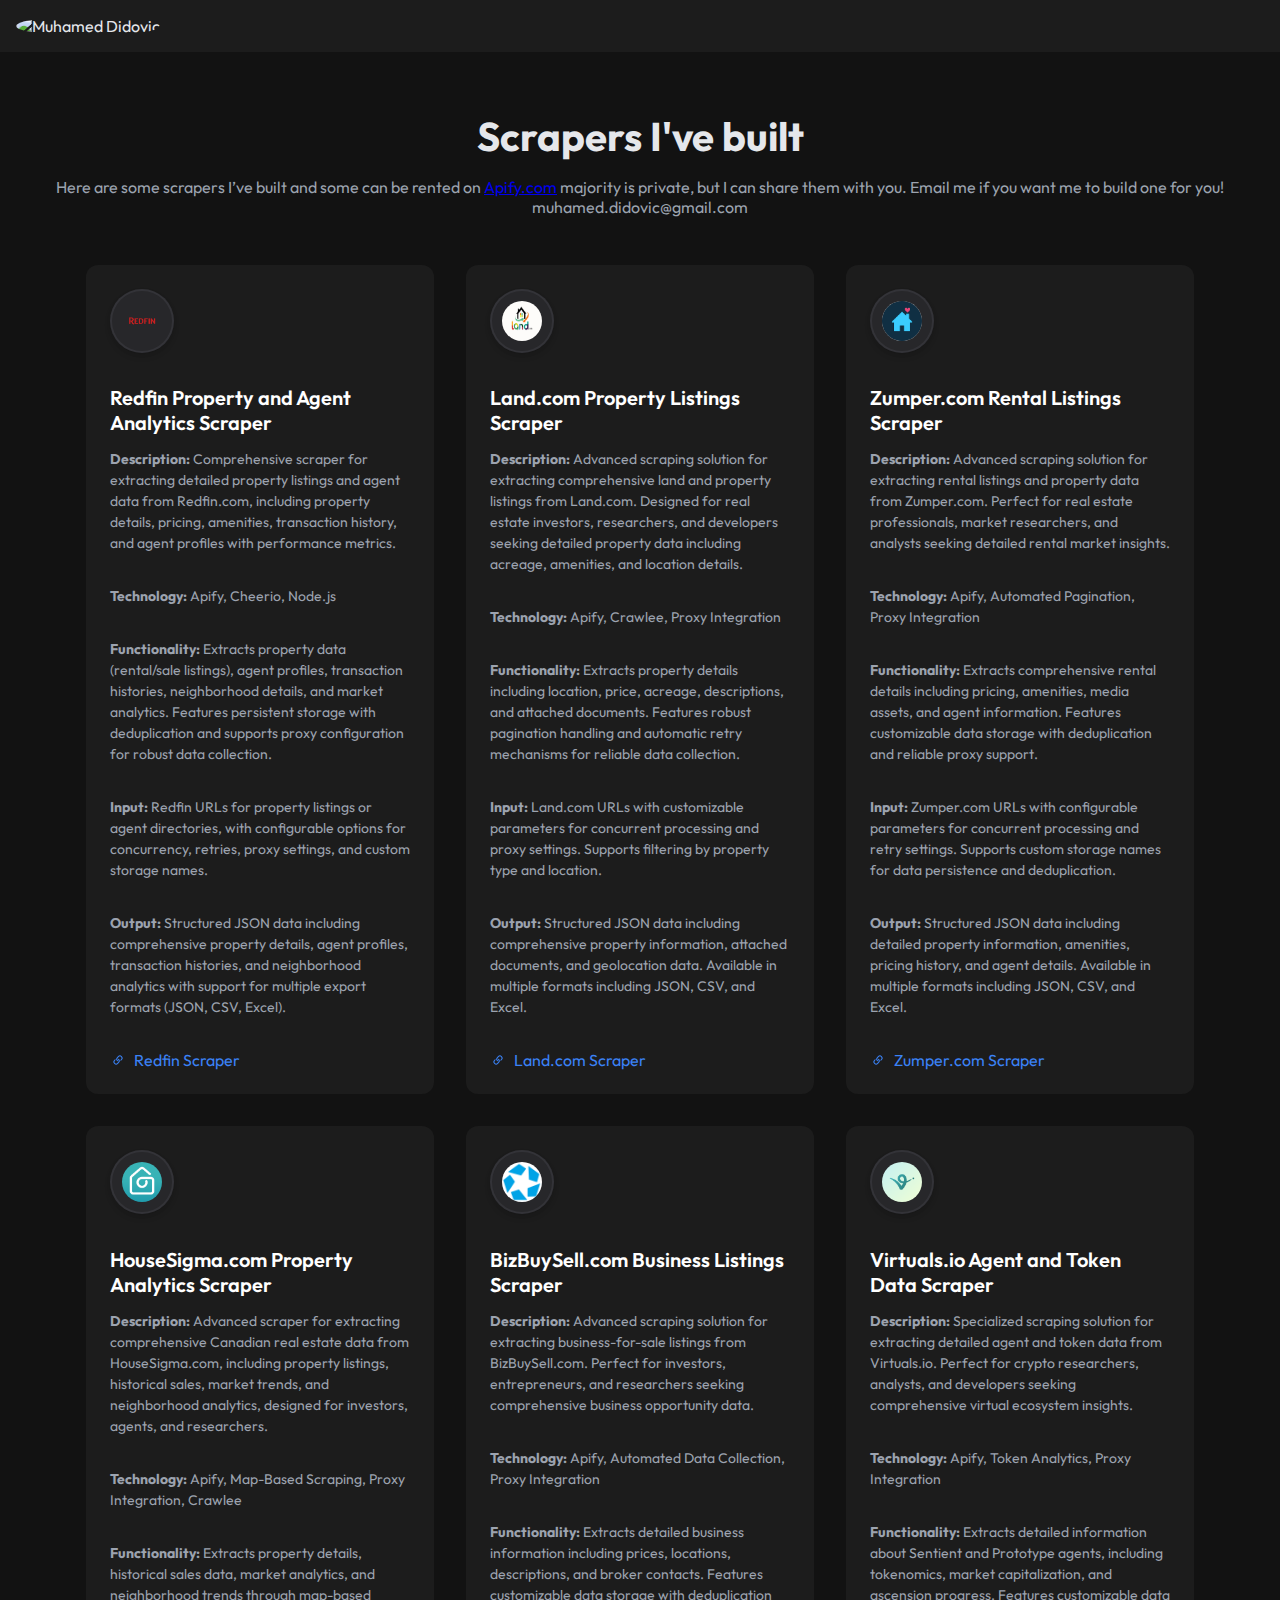
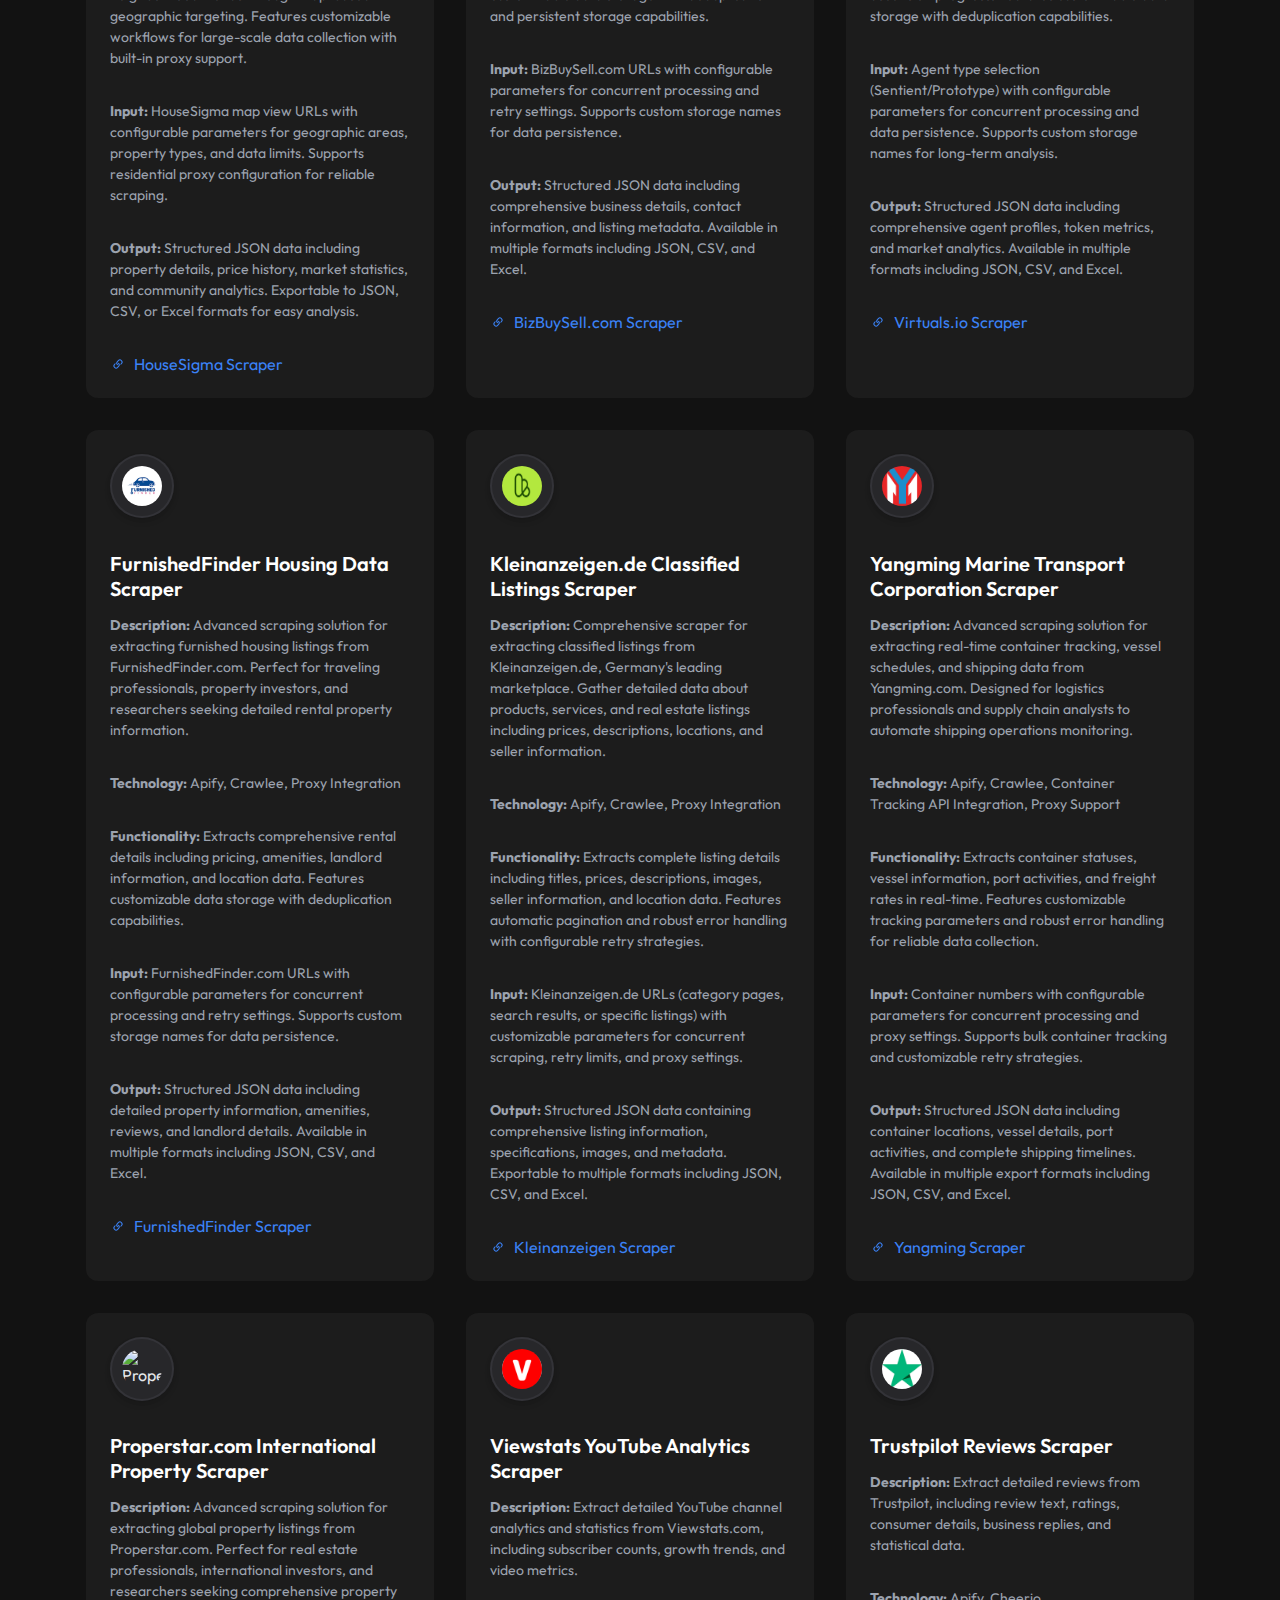
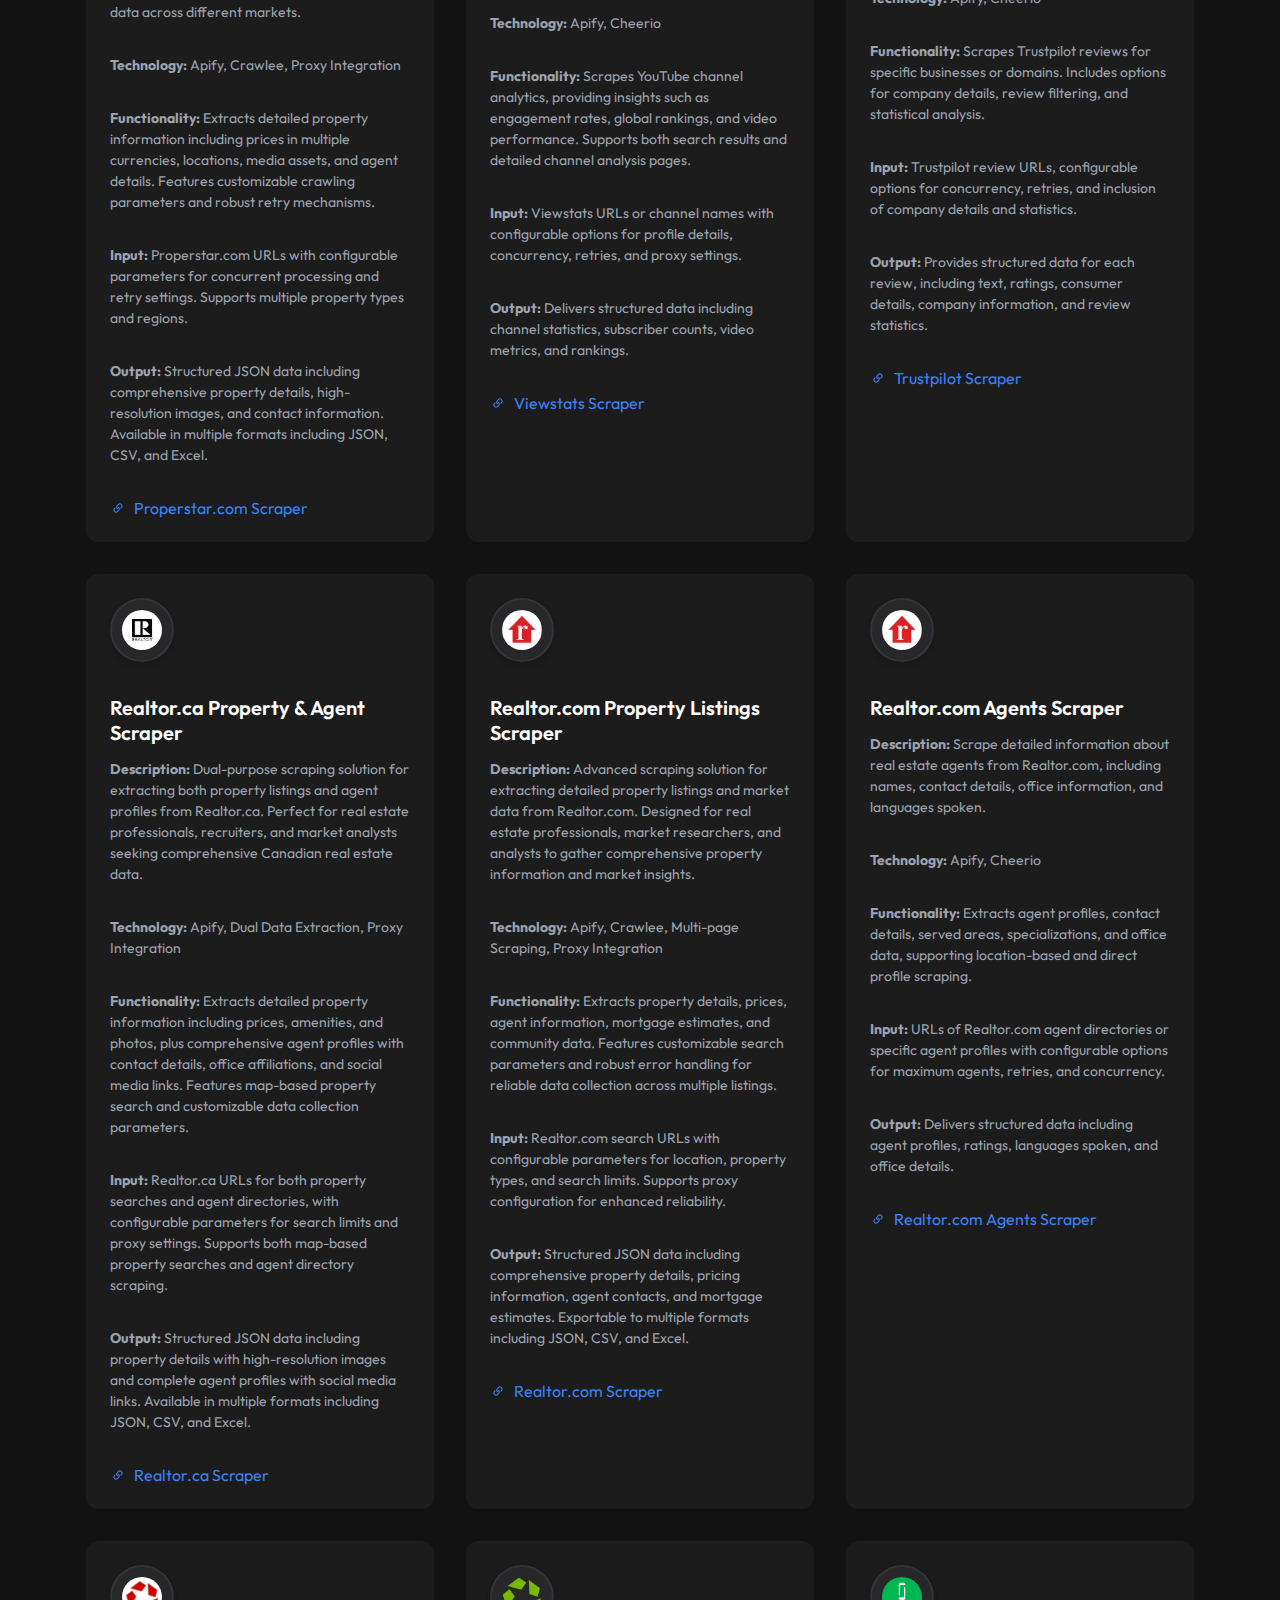
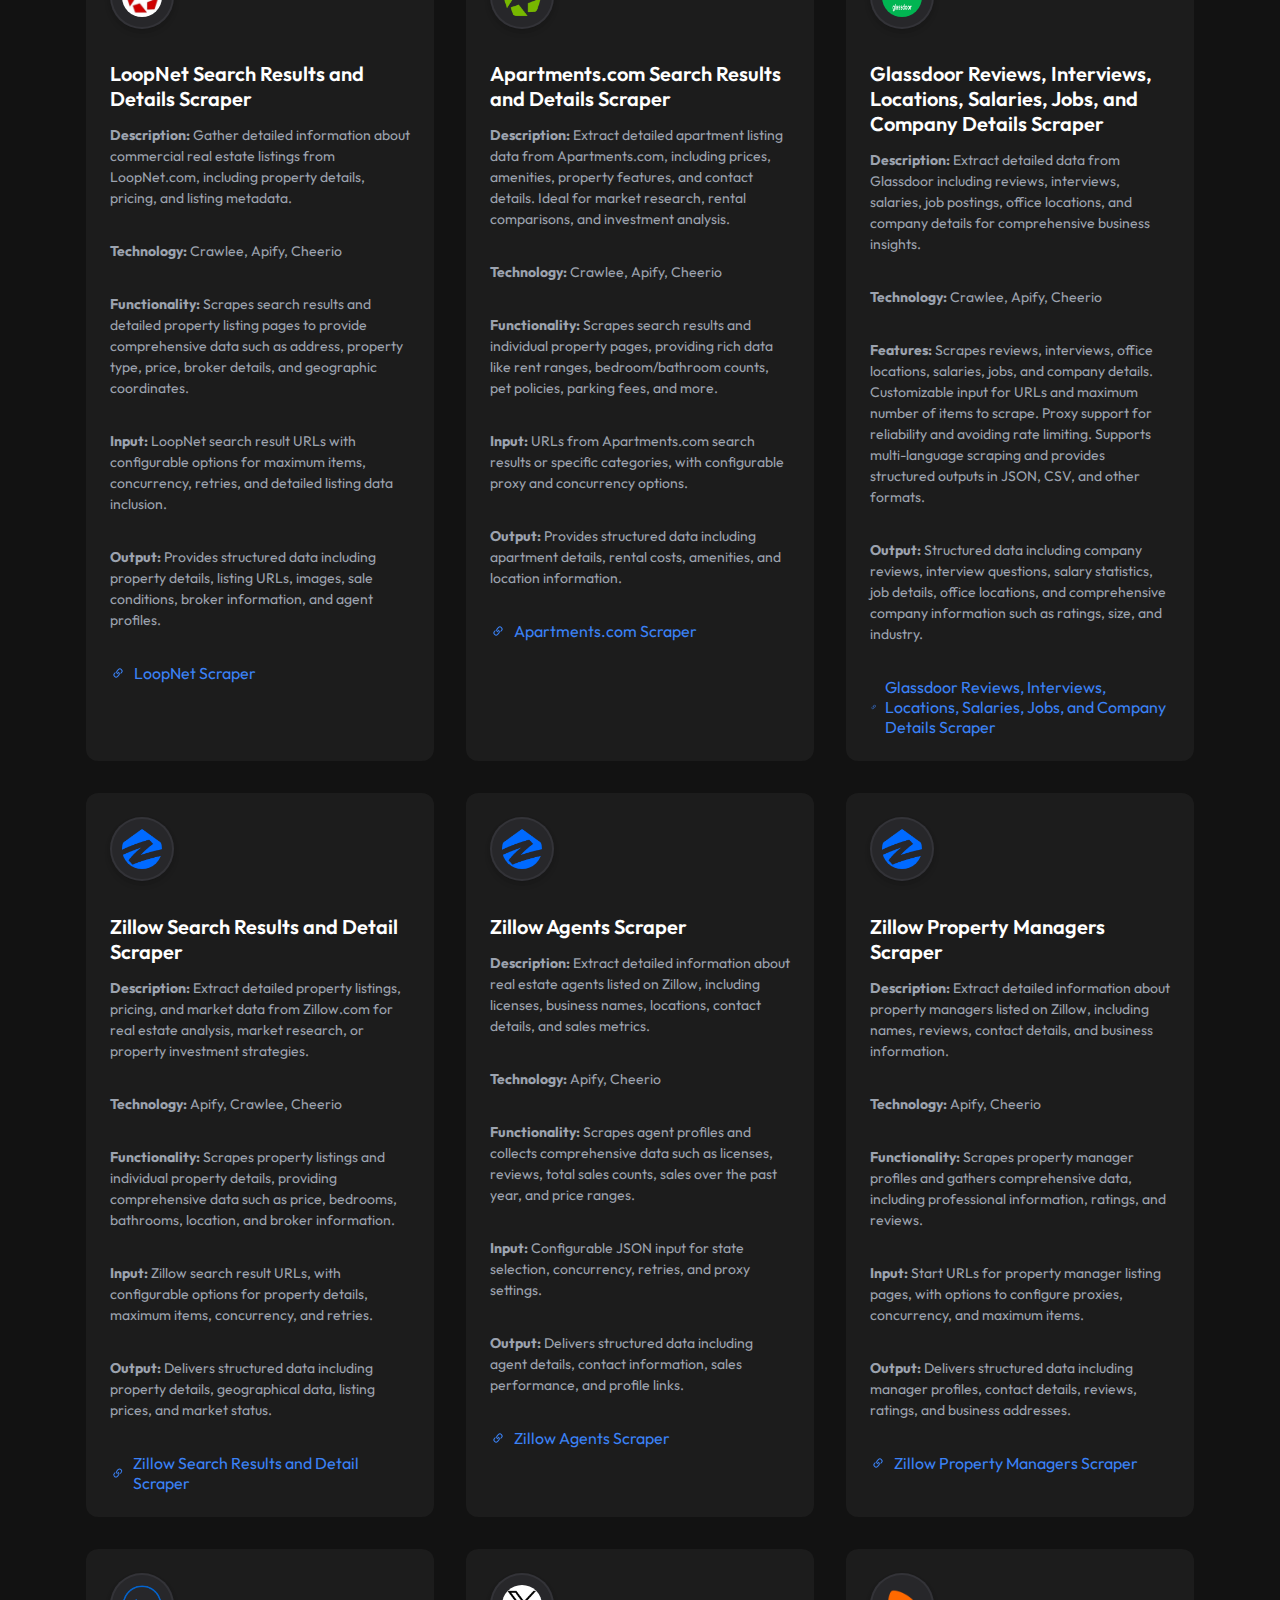
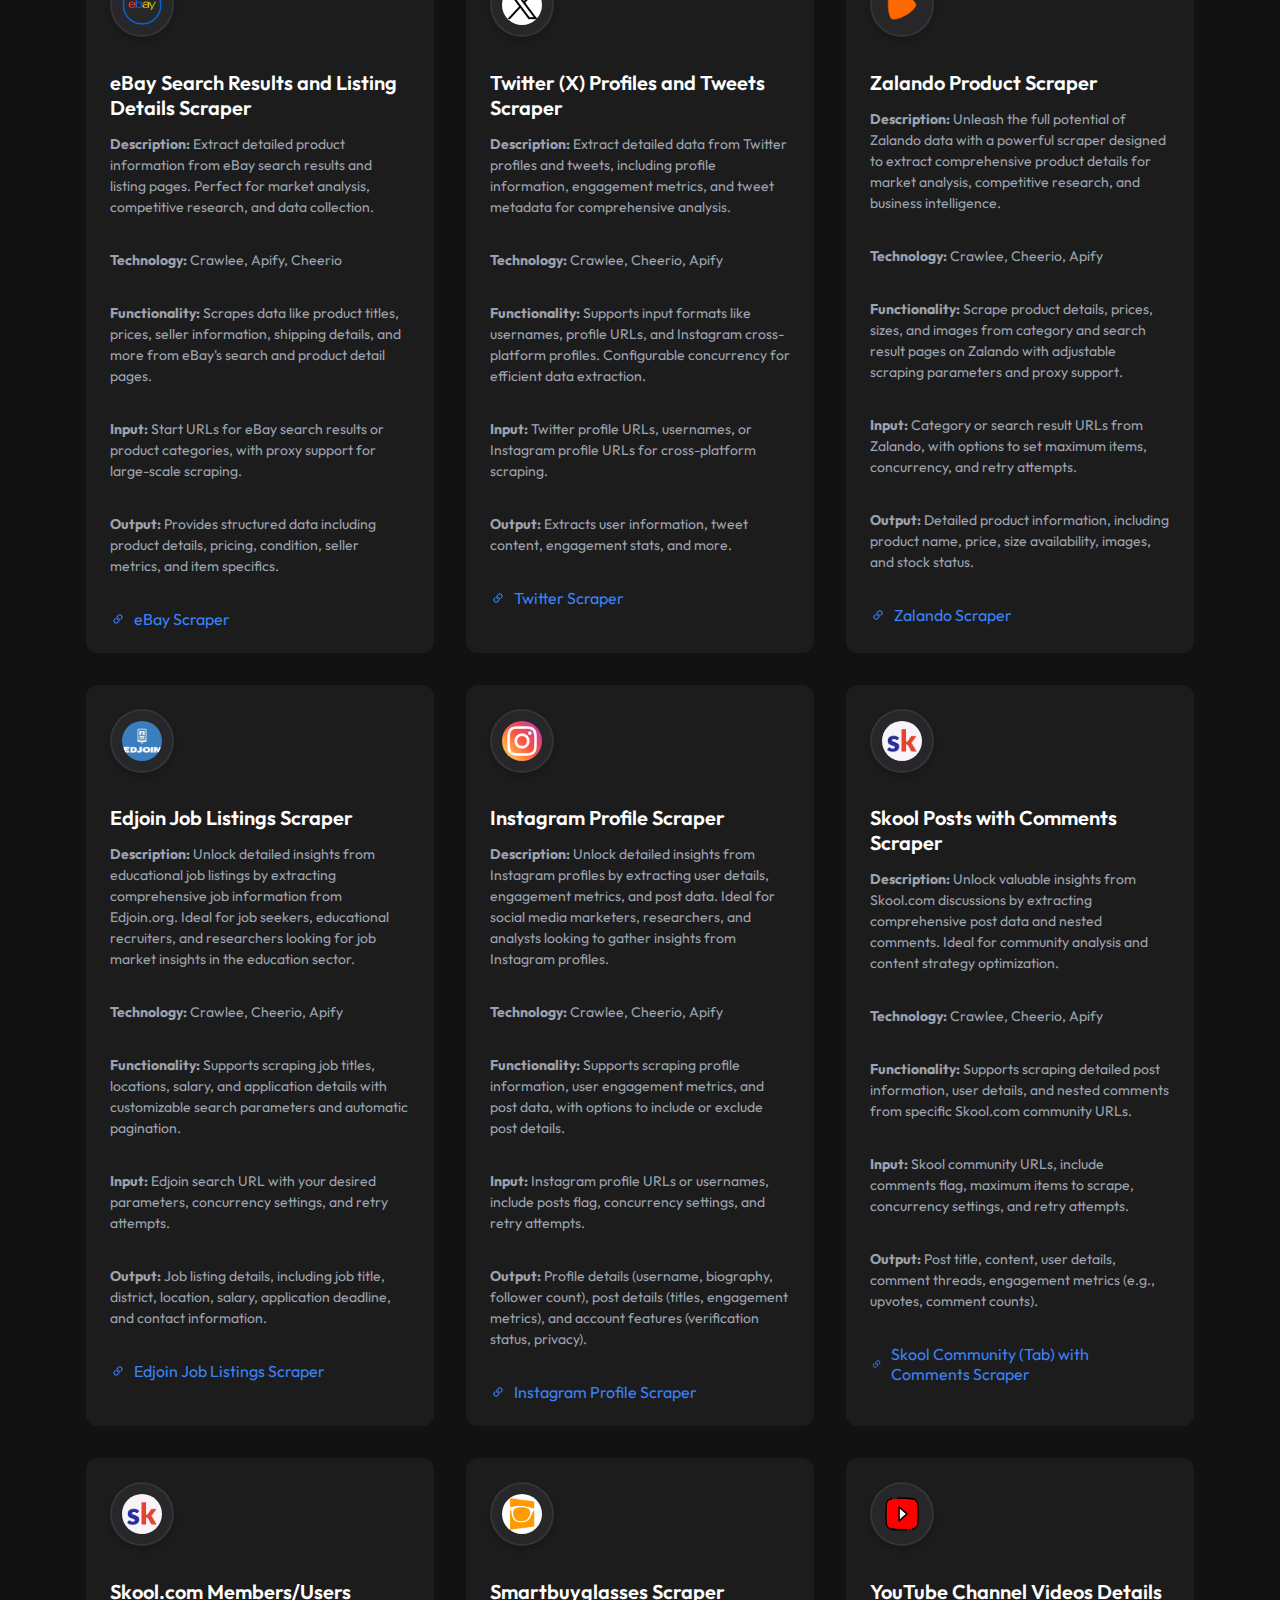
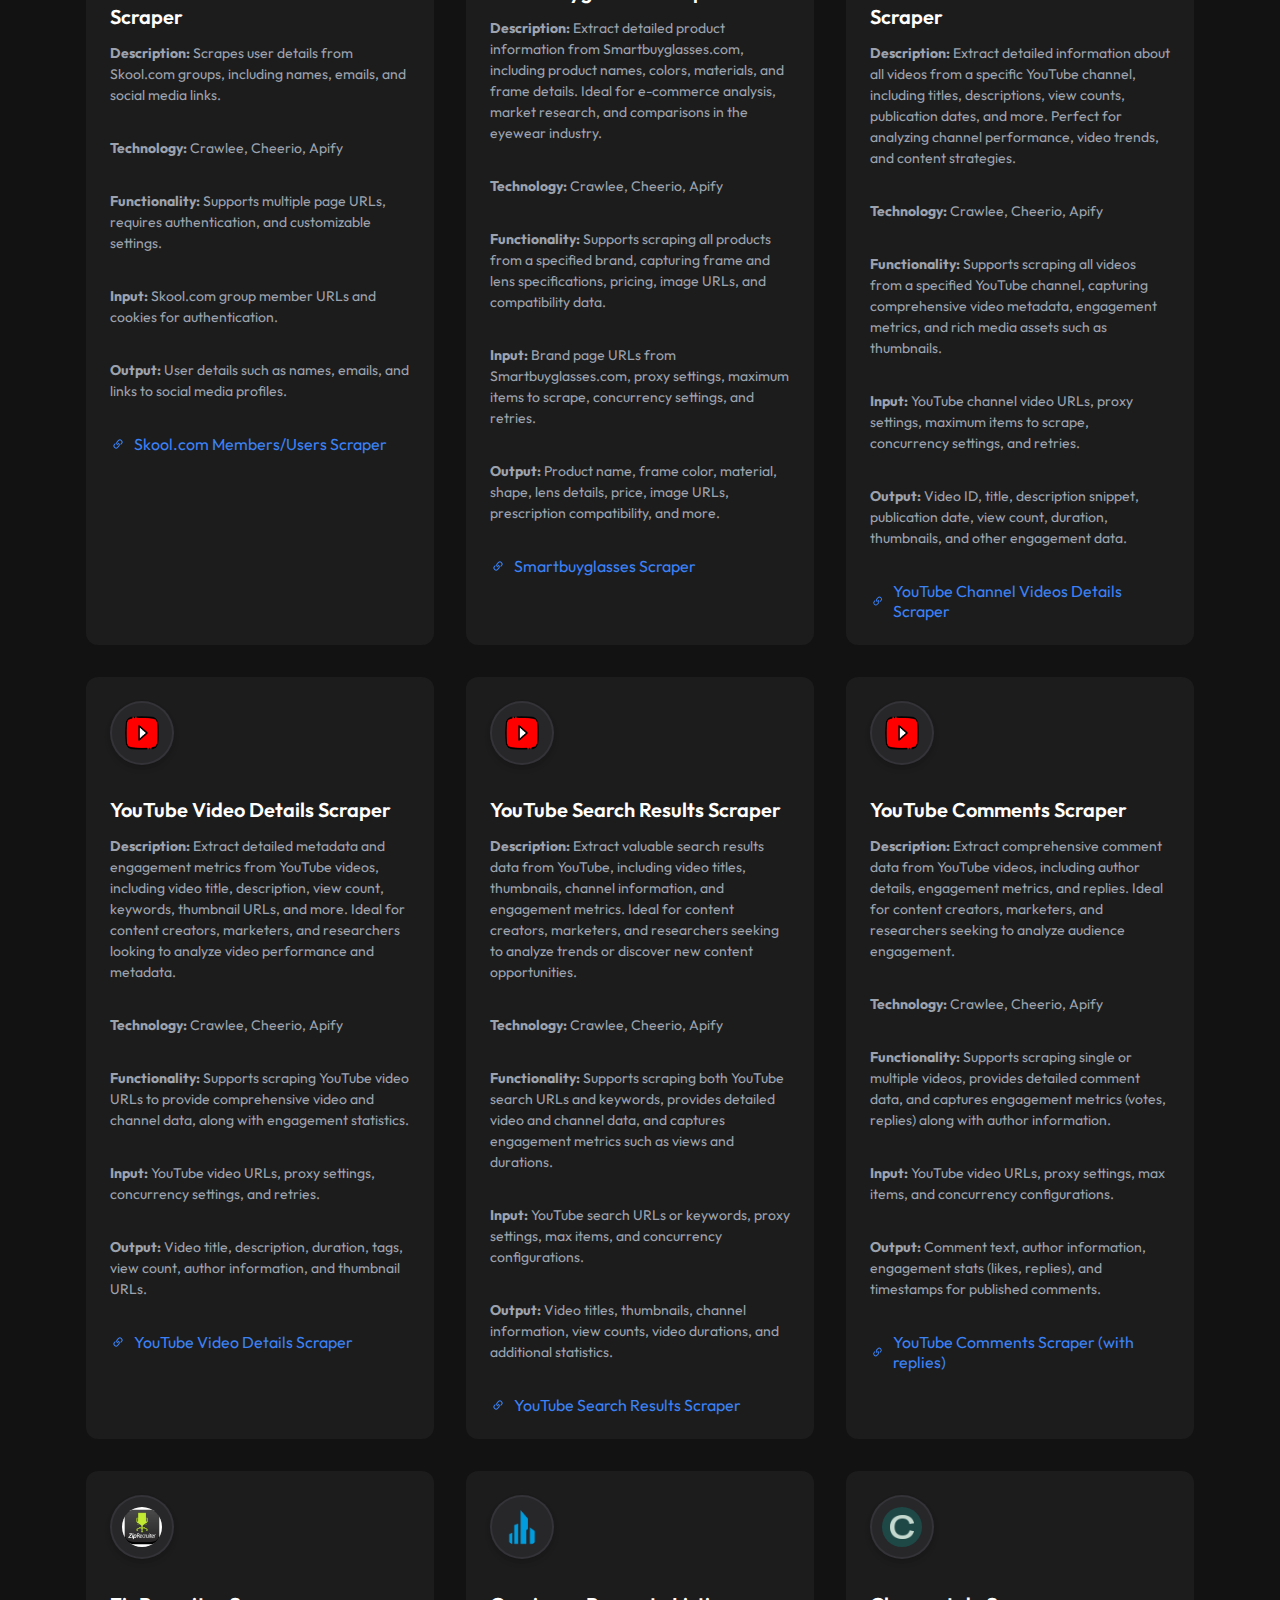
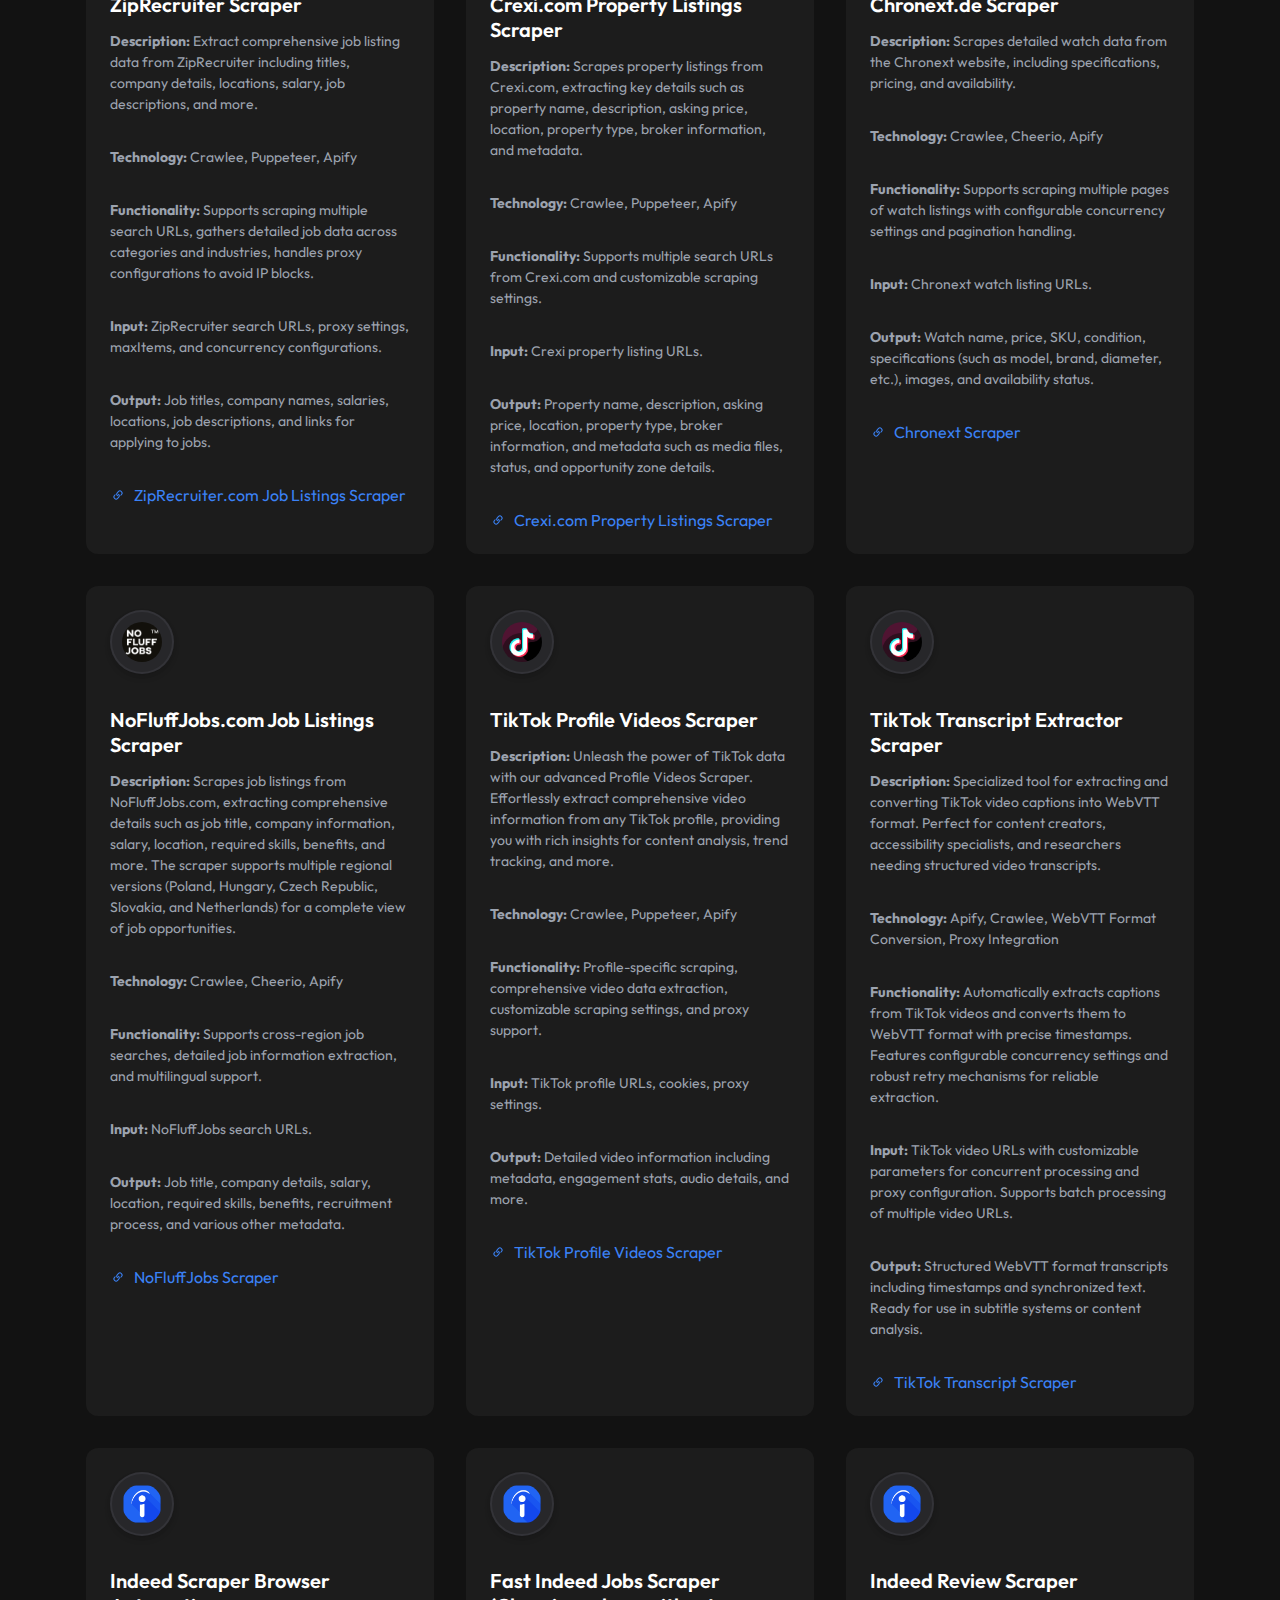
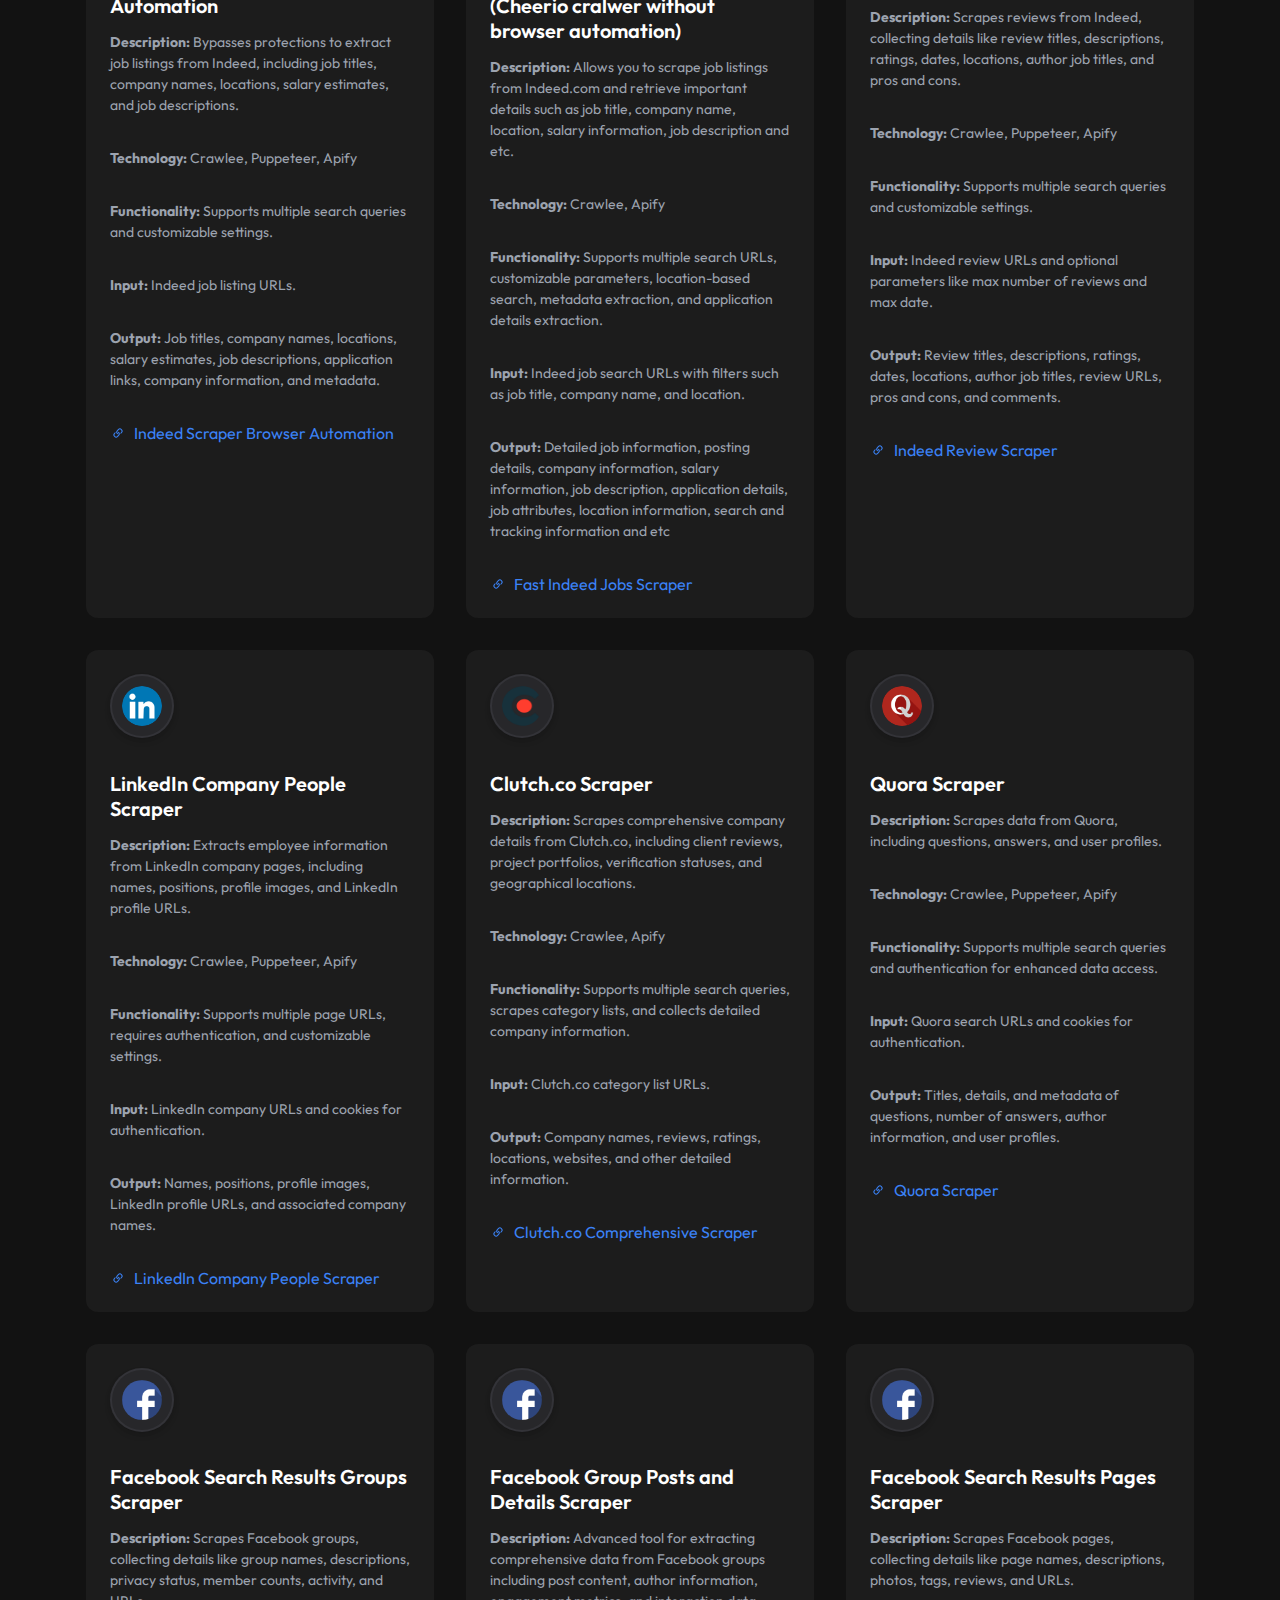
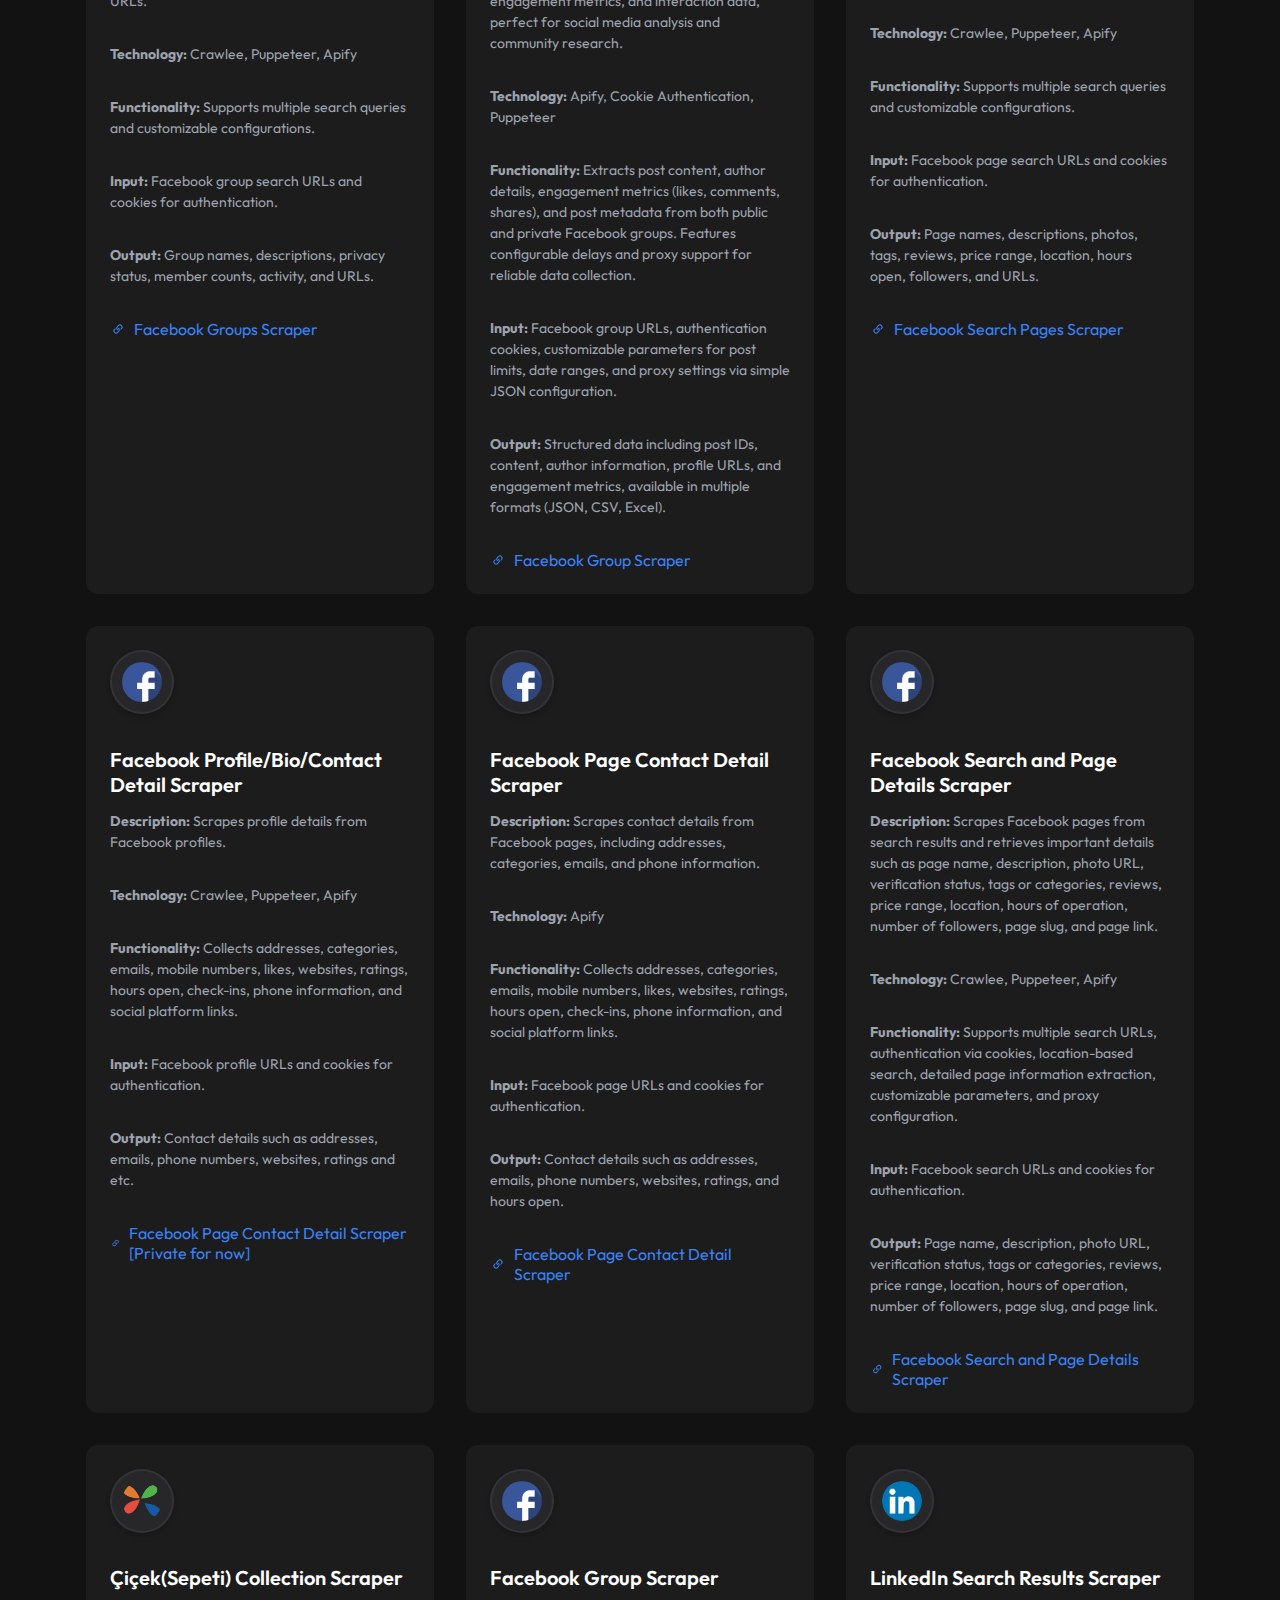
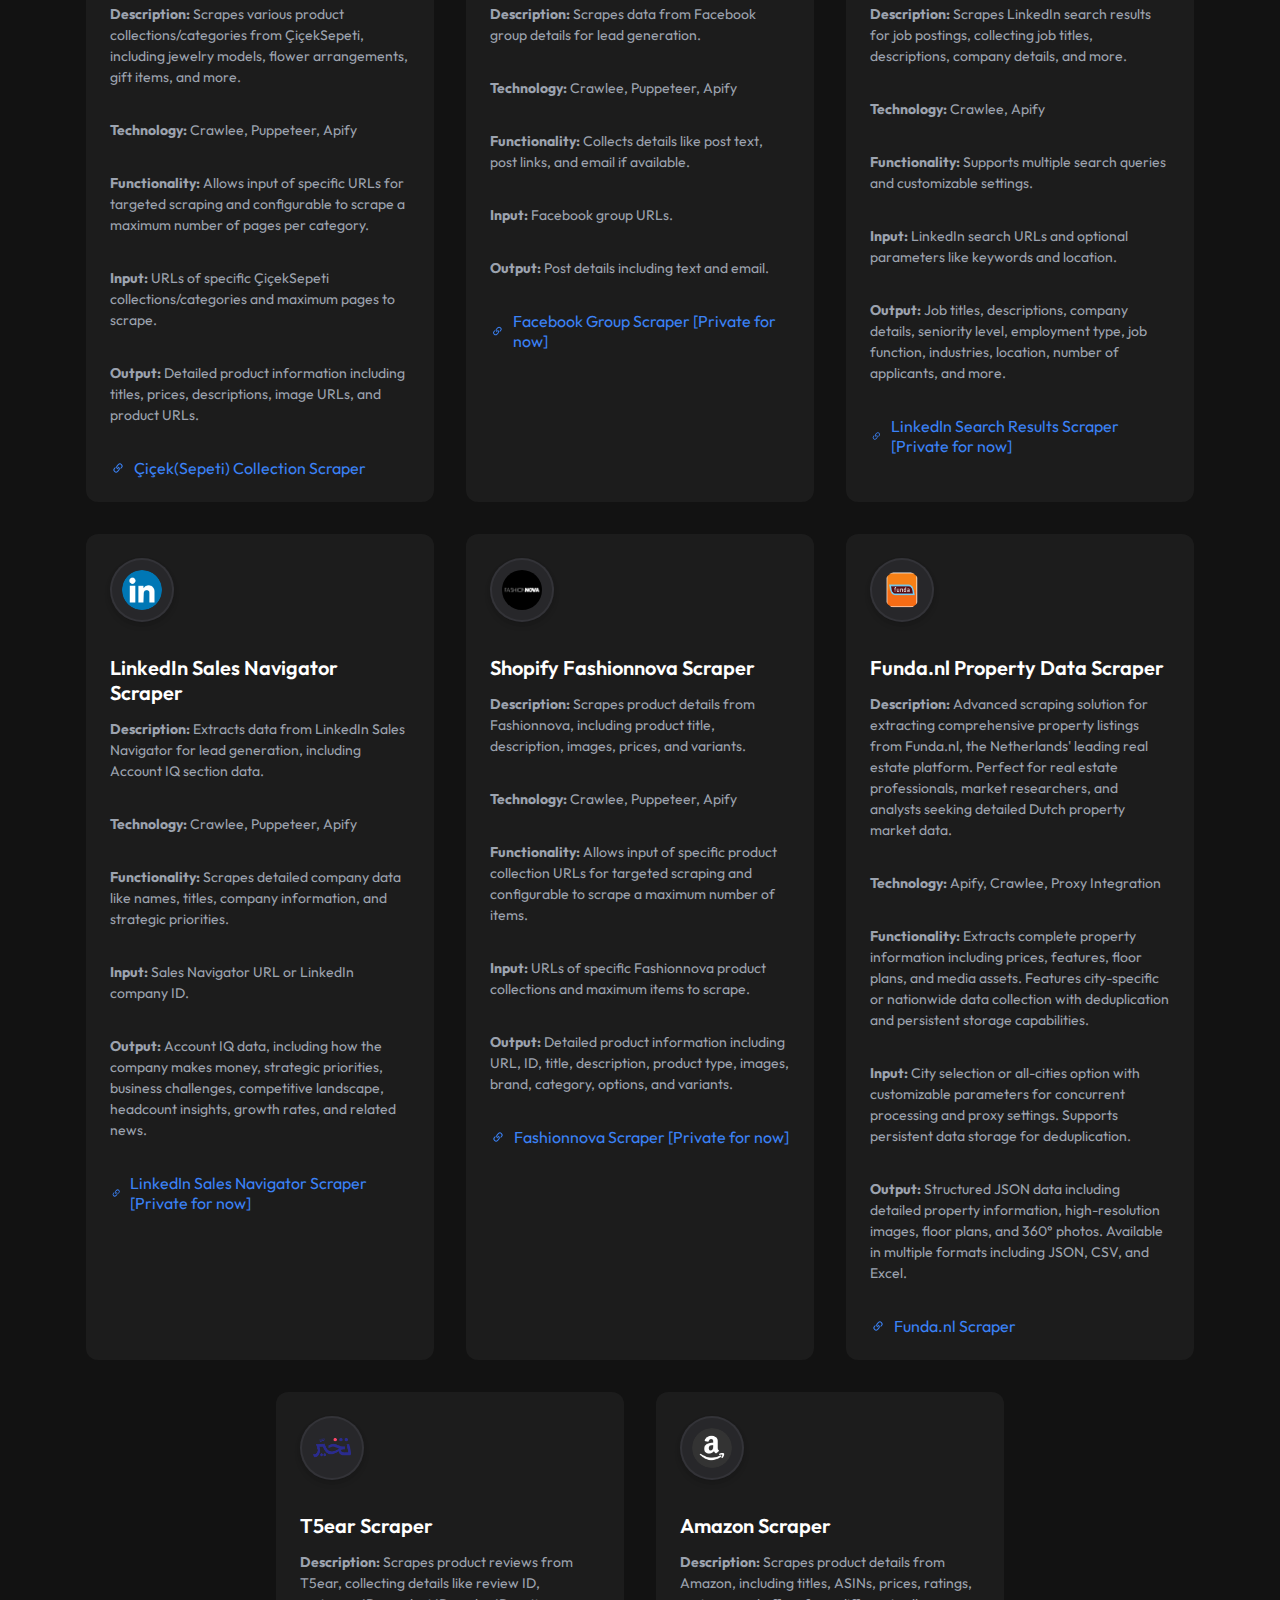
==== commit d2cace64: "properstar" ====
--- a/index.html
+++ b/index.html
@@ -177,6 +177,23 @@
                 Yangming Scraper
             </a>
         </div>
+        <div class="scraper-card">
+            <div class="icon">
+                <img src="/assets/properstar.png" alt="Properstar.com Icon">
+            </div>
+            <h2>Properstar.com International Property Scraper</h2>
+            <p><strong>Description:</strong> Advanced scraping solution for extracting global property listings from Properstar.com. Perfect for real estate professionals, international investors, and researchers seeking comprehensive property data across different markets.</p>
+            <p><strong>Technology:</strong> Apify, Crawlee, Proxy Integration</p>
+            <p><strong>Functionality:</strong> Extracts detailed property information including prices in multiple currencies, locations, media assets, and agent details. Features customizable crawling parameters and robust retry mechanisms.</p>
+            <p><strong>Input:</strong> Properstar.com URLs with configurable parameters for concurrent processing and retry settings. Supports multiple property types and regions.</p>
+            <p><strong>Output:</strong> Structured JSON data including comprehensive property details, high-resolution images, and contact information. Available in multiple formats including JSON, CSV, and Excel.</p>
+            <a href="https://apify.com/memo23/apify-properstar-cheerio">
+                <svg viewBox="0 0 24 24" aria-hidden="true" class="link-icon">
+                    <path d="M15.712 11.823a.75.75 0 1 0 1.06 1.06l-1.06-1.06Zm-4.95 1.768a.75.75 0 0 0 1.06-1.06l-1.06 1.06Zm-2.475-1.414a.75.75 0 1 0-1.06-1.06l1.06 1.06Zm4.95-1.768a.75.75 0 1 0-1.06 1.06l1.06-1.06Zm3.359.53-.884.884 1.06 1.06.885-.883-1.061-1.06Zm-4.95-2.12 1.414-1.415L12 6.344l-1.415 1.413 1.061 1.061Zm0 3.535a2.5 2.5 0 0 1 0-3.536l-1.06-1.06a4 4 0 0 0 0 5.656l1.06-1.06Zm4.95-4.95a2.5 2.5 0 0 1 0 3.535L17.656 12a4 4 0 0 0 0-5.657l-1.06 1.06Zm1.06-1.06a4 4 0 0 0-5.656 0l1.06 1.06a2.5 2.5 0 0 1 3.536 0l1.06-1.06Zm-7.07 7.07.176.177 1.06-1.06-.176-.177-1.06 1.06Zm-3.183-.353.884-.884-1.06-1.06-.884.883 1.06 1.06Zm4.95 2.121-1.414 1.414 1.06 1.06 1.415-1.413-1.06-1.061Zm0-3.536a2.5 2.5 0 0 1 0 3.536l1.06 1.06a4 4 0 0 0 0-5.656l-1.06 1.06Zm-4.95 4.95a2.5 2.5 0 0 1 0-3.535L6.344 12a4 4 0 0 0 0 5.656l1.06-1.06Zm-1.06 1.06a4 4 0 0 0 5.657 0l-1.061-1.06a2.5 2.5 0 0 1-3.535 0l-1.061 1.06Zm7.07-7.07-.176-.177-1.06 1.06.176.178 1.06-1.061Z" fill="currentColor"></path>
+                </svg>
+                Properstar.com Scraper
+            </a>
+        </div>
         
         
         <!-- <div class="scraper-card">
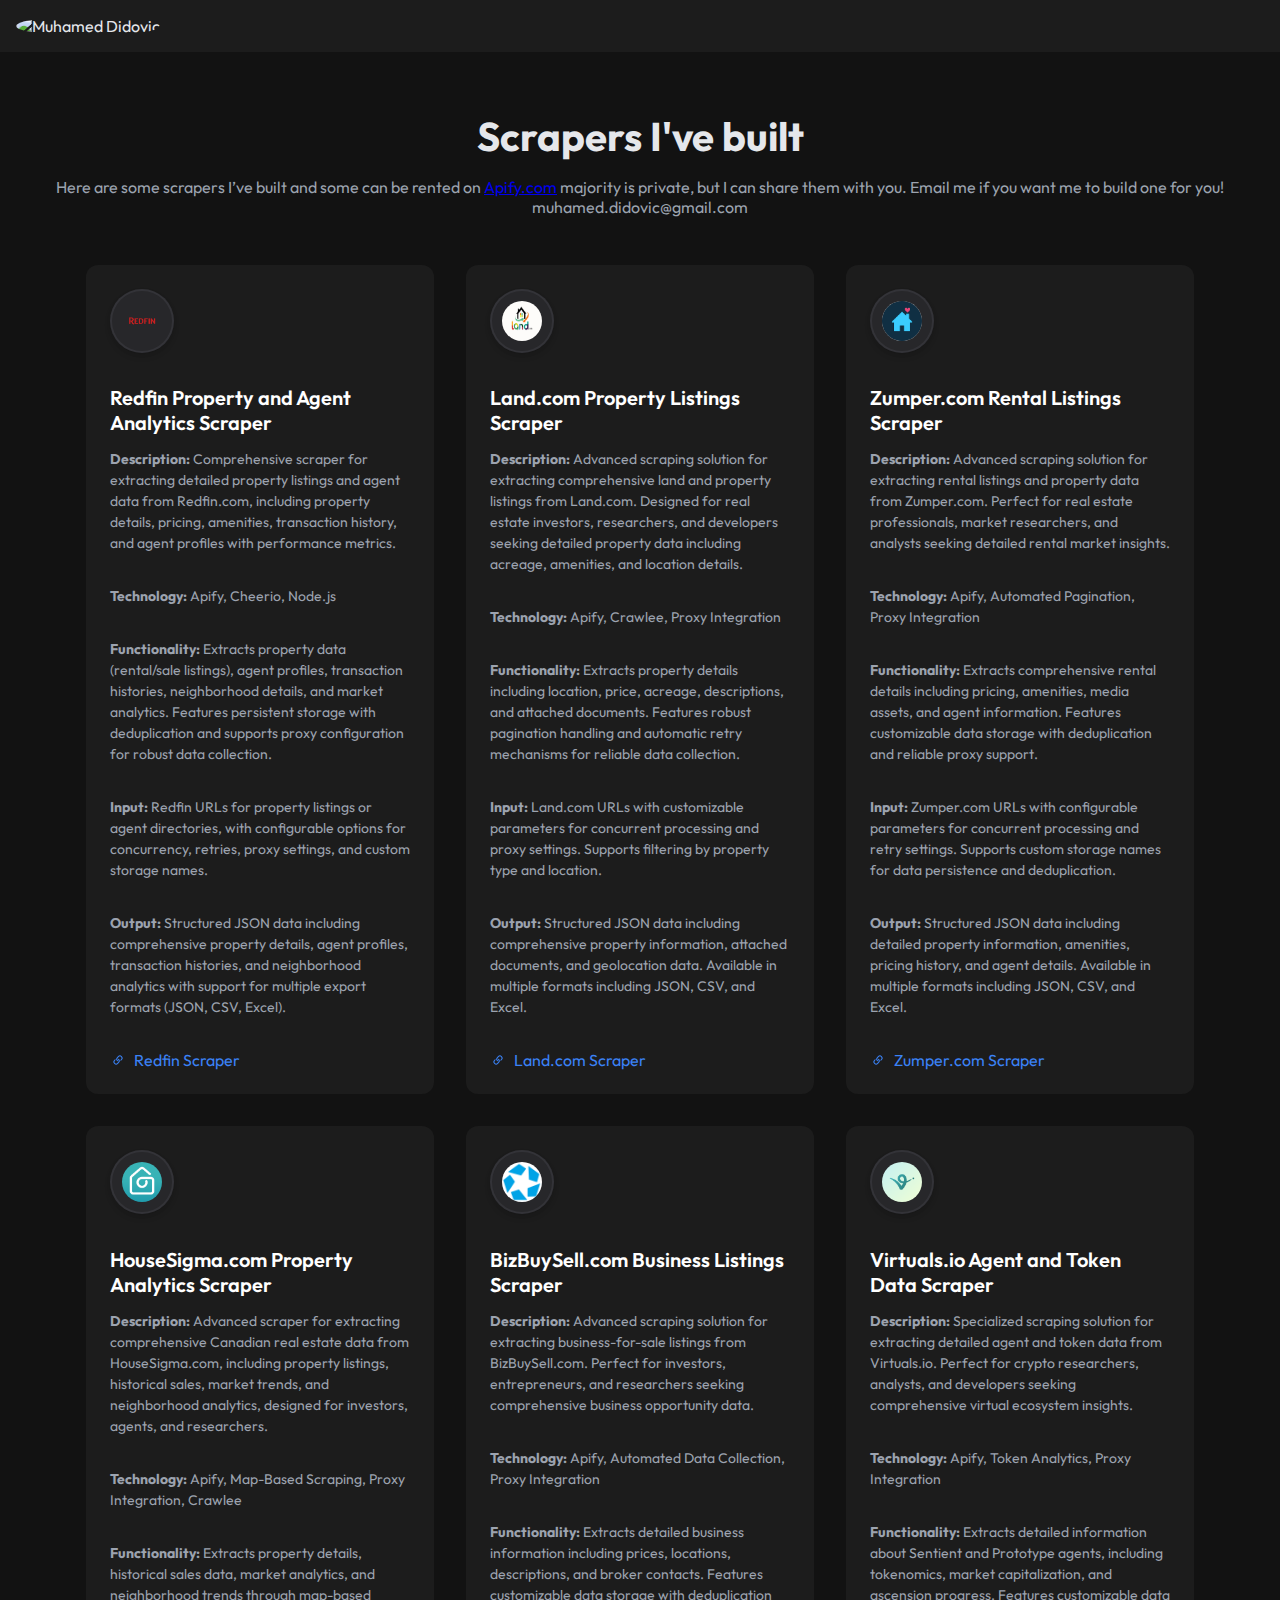
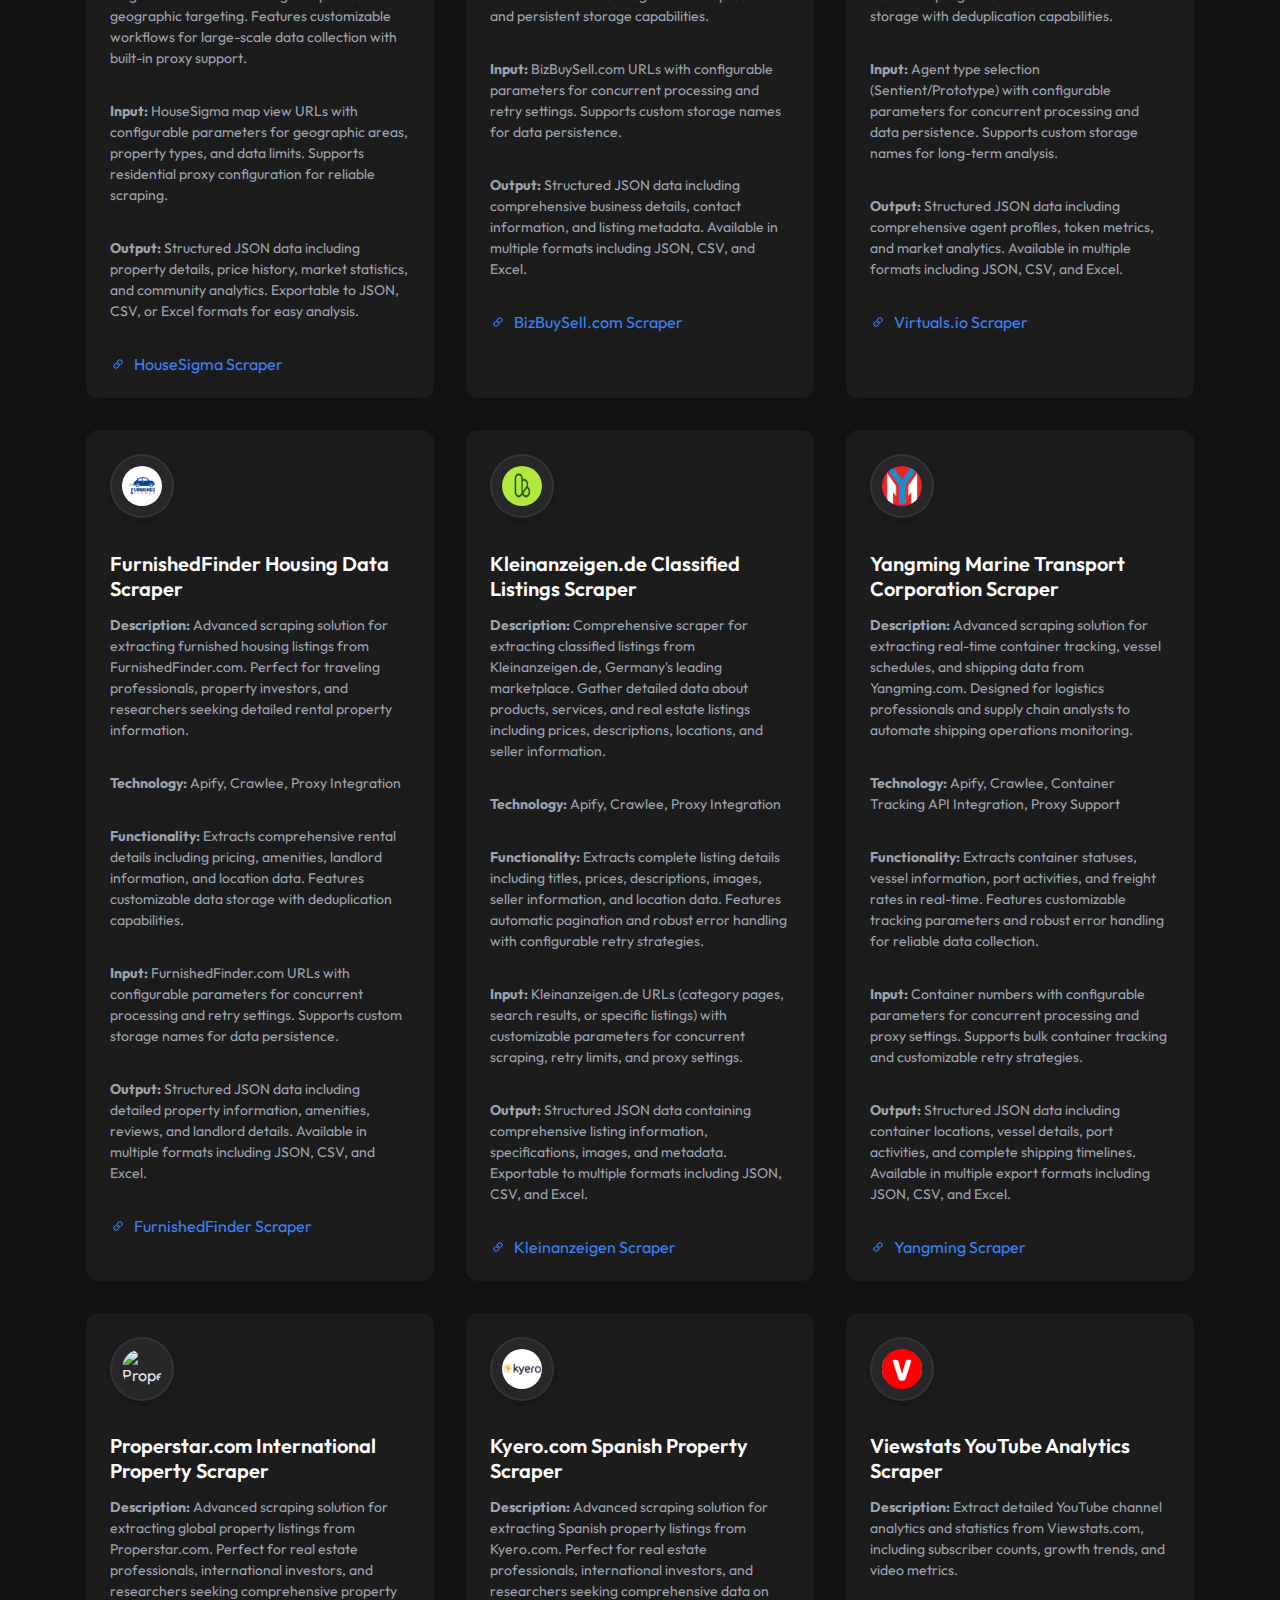
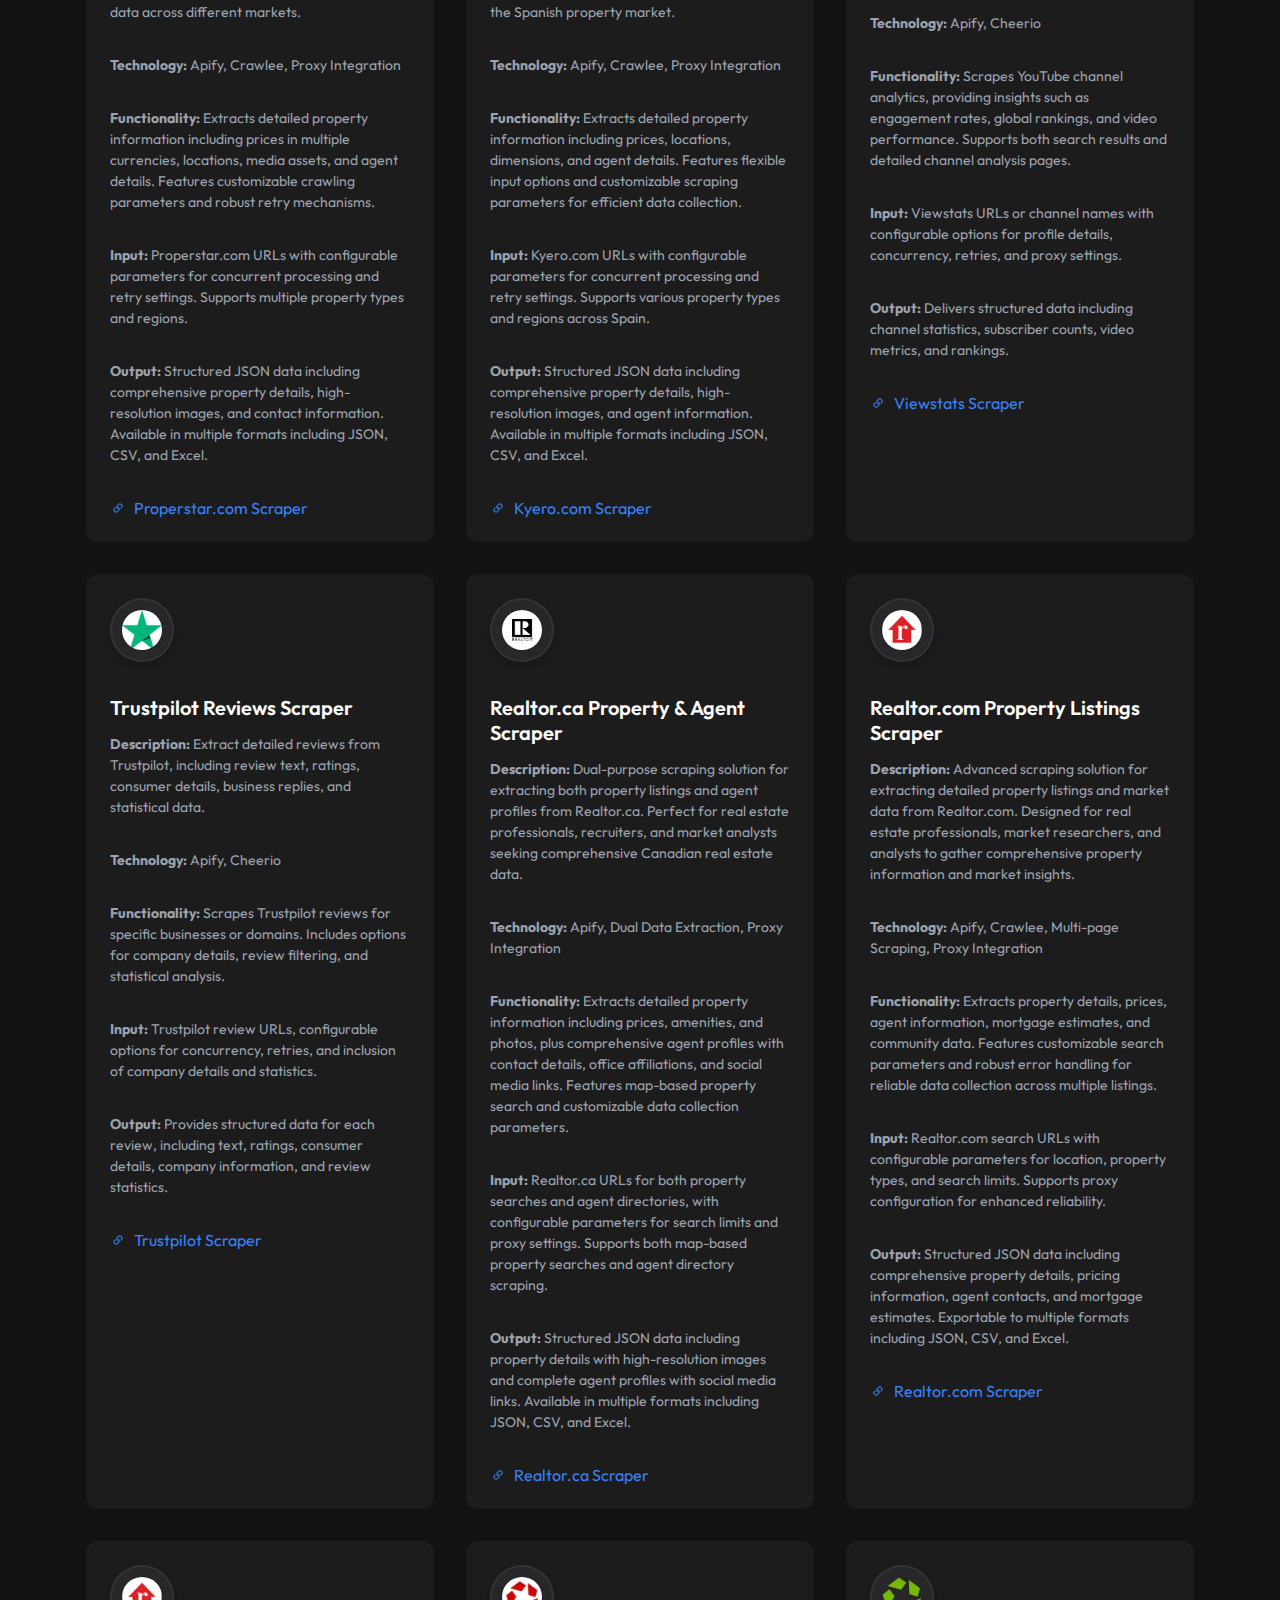
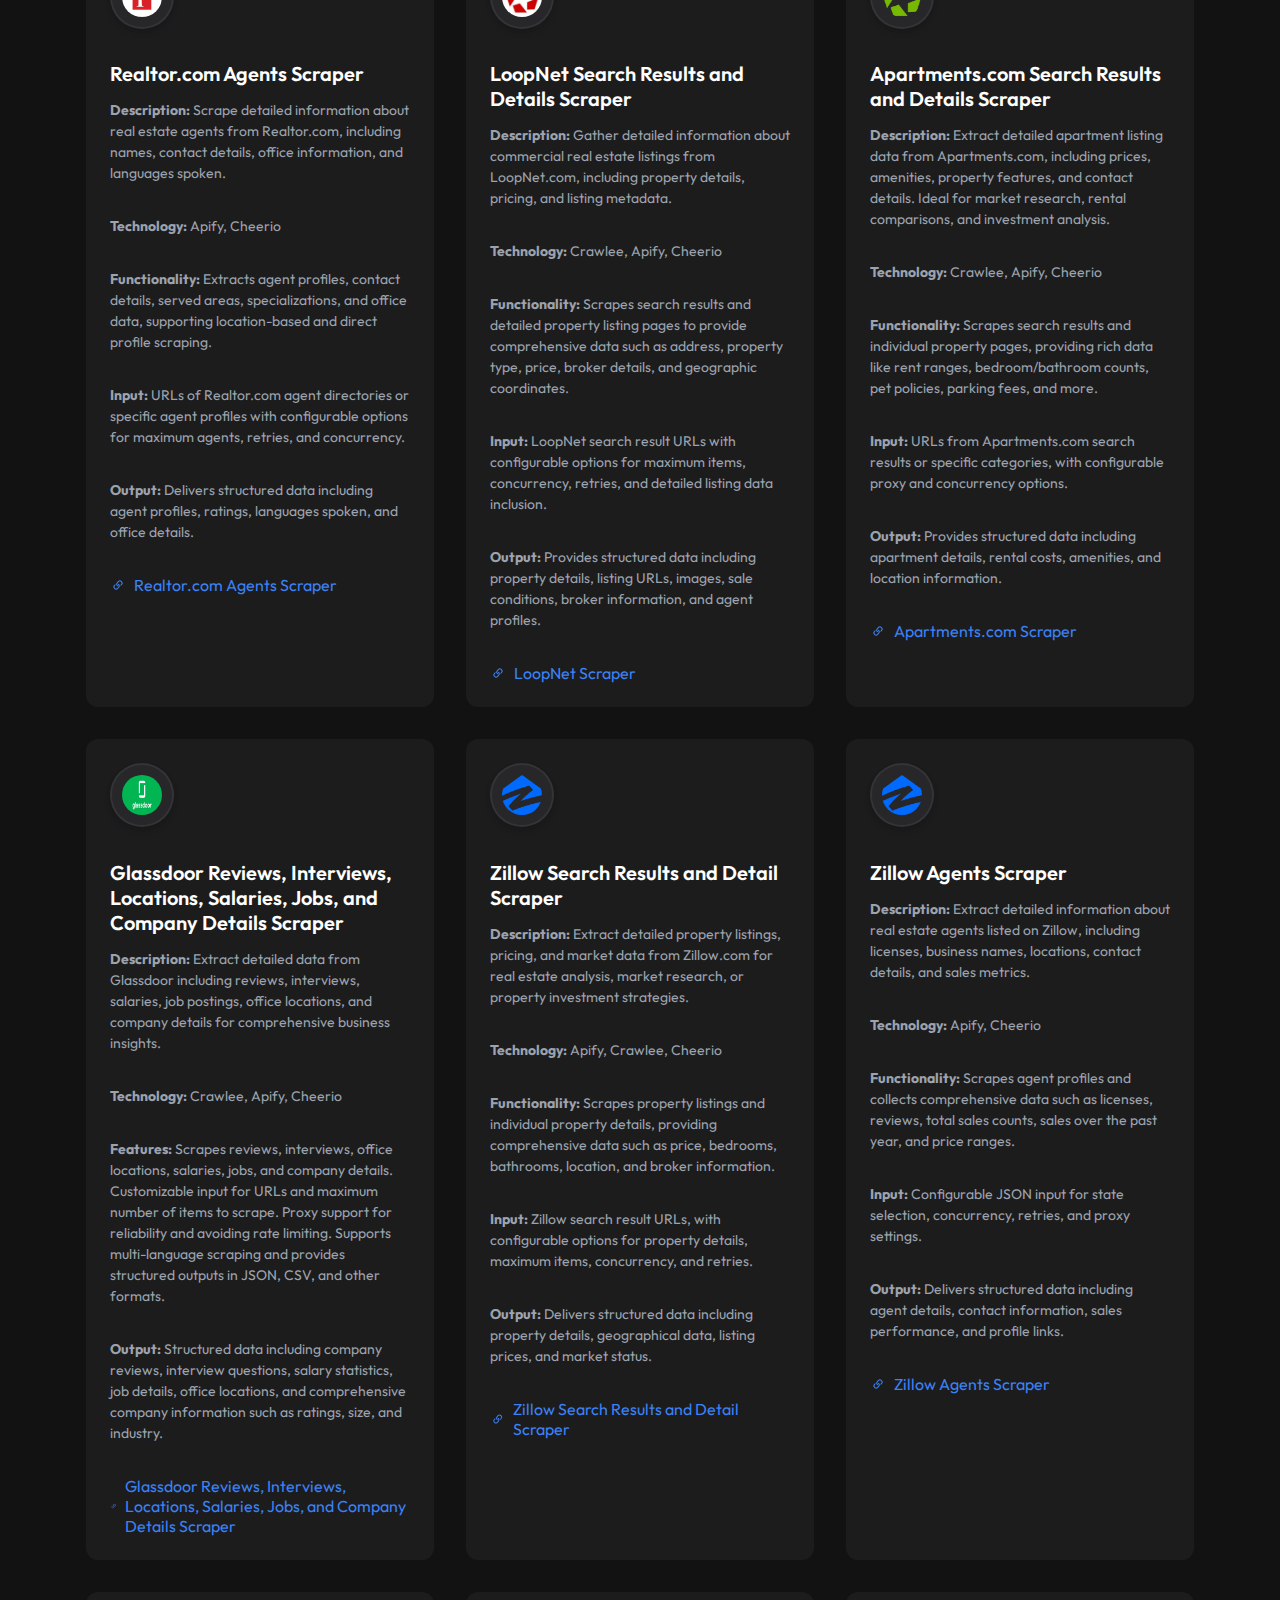
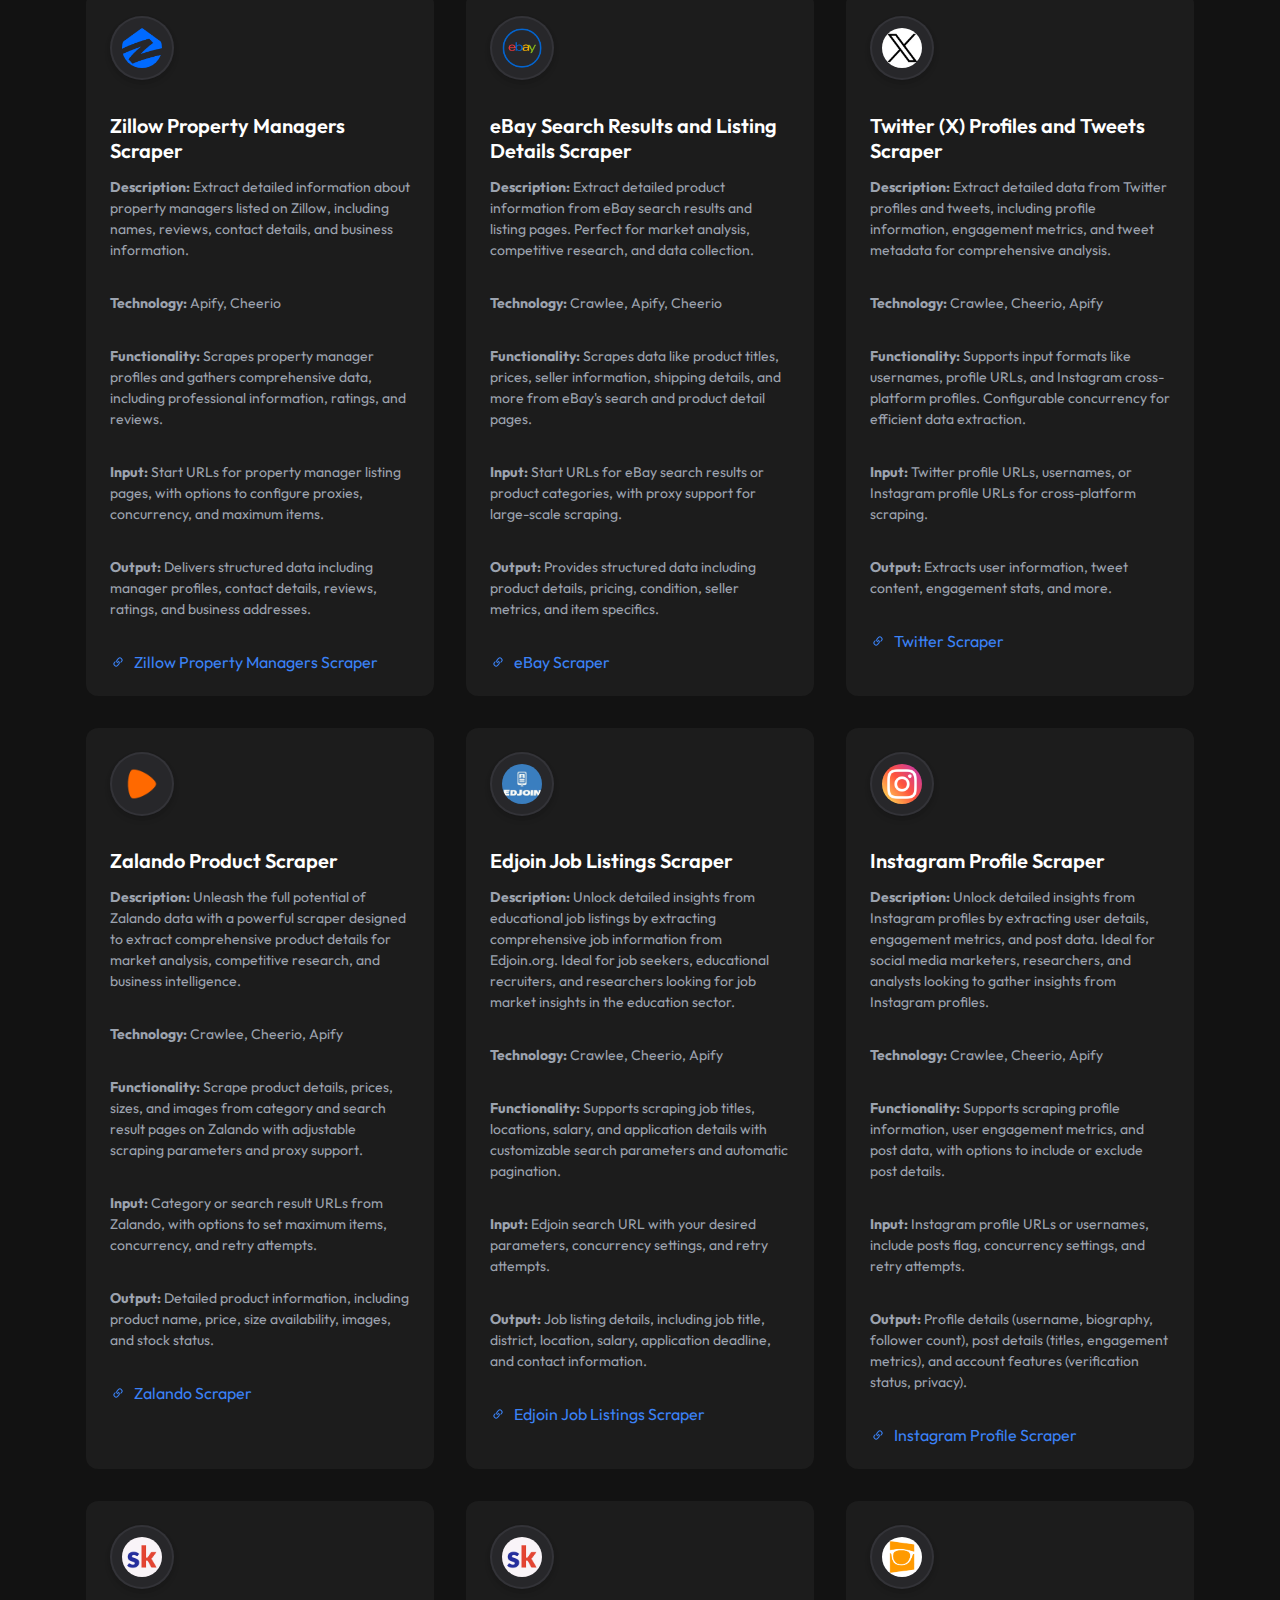
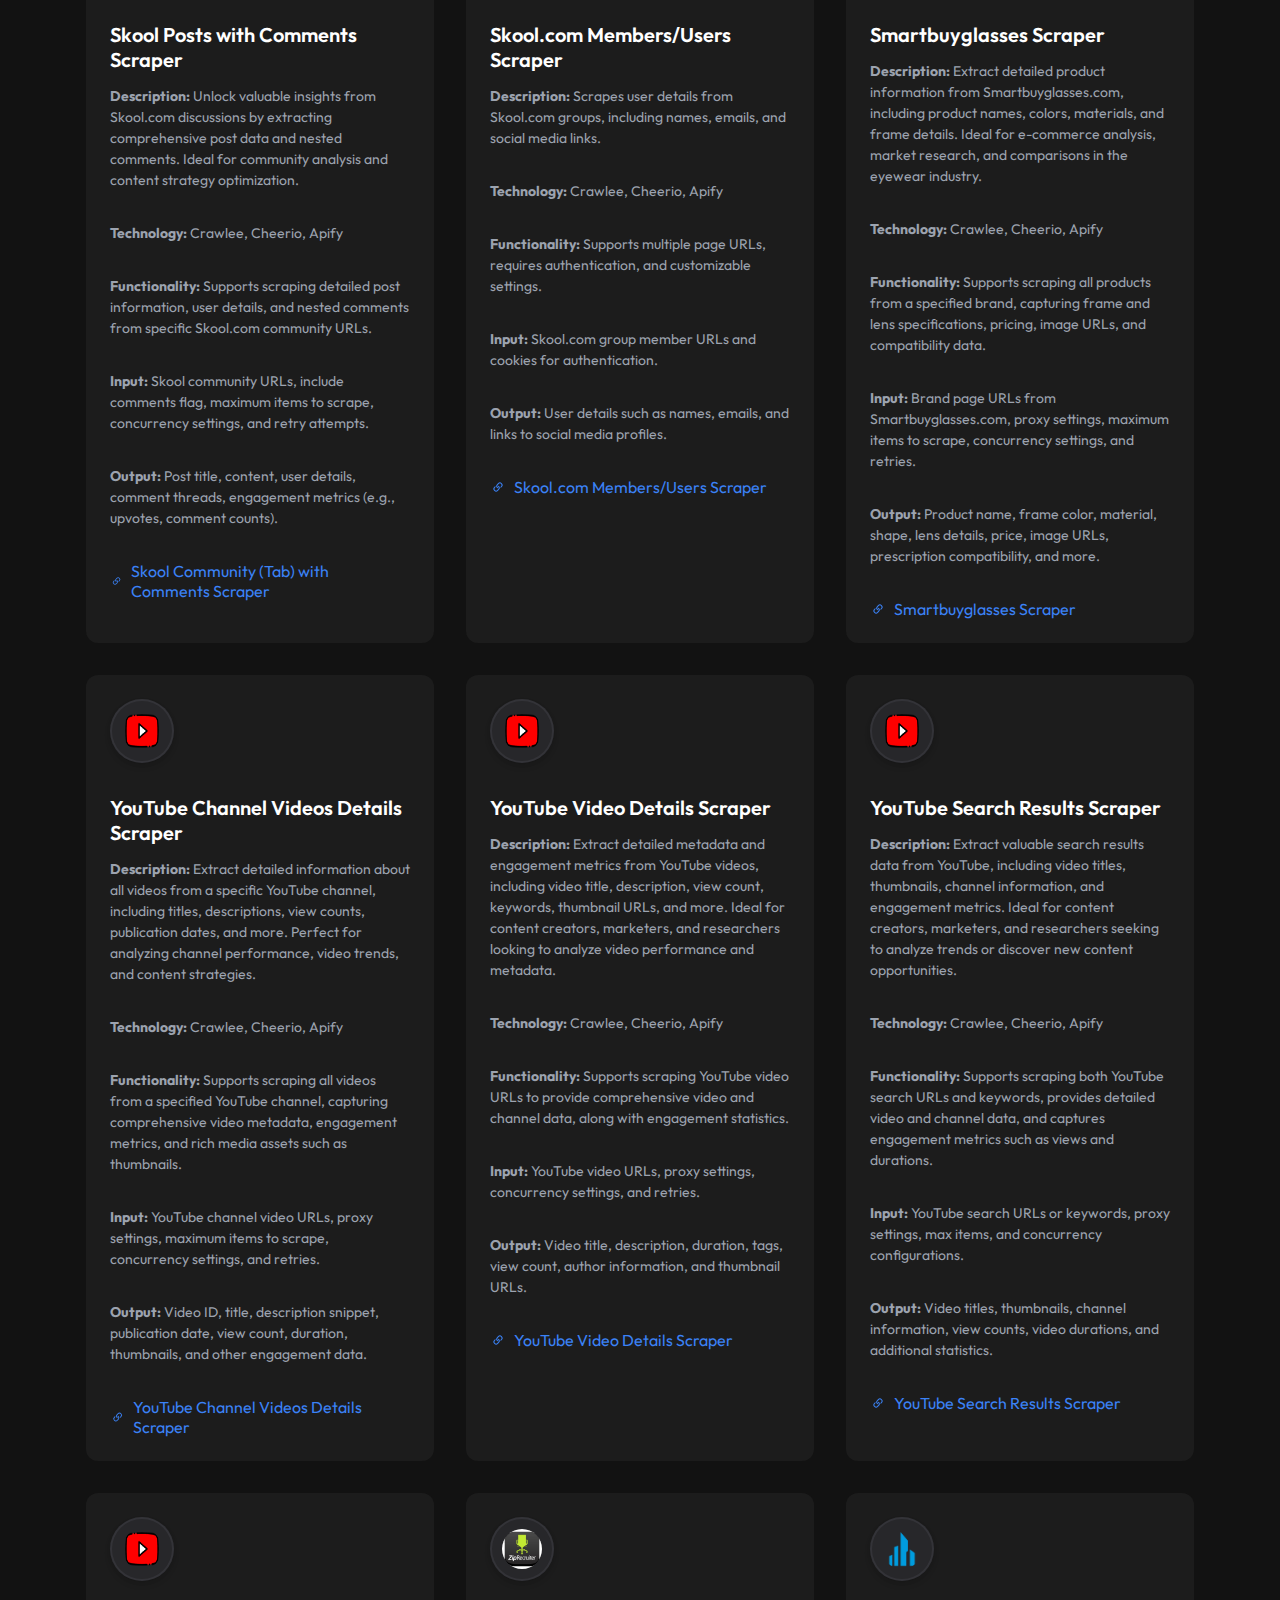
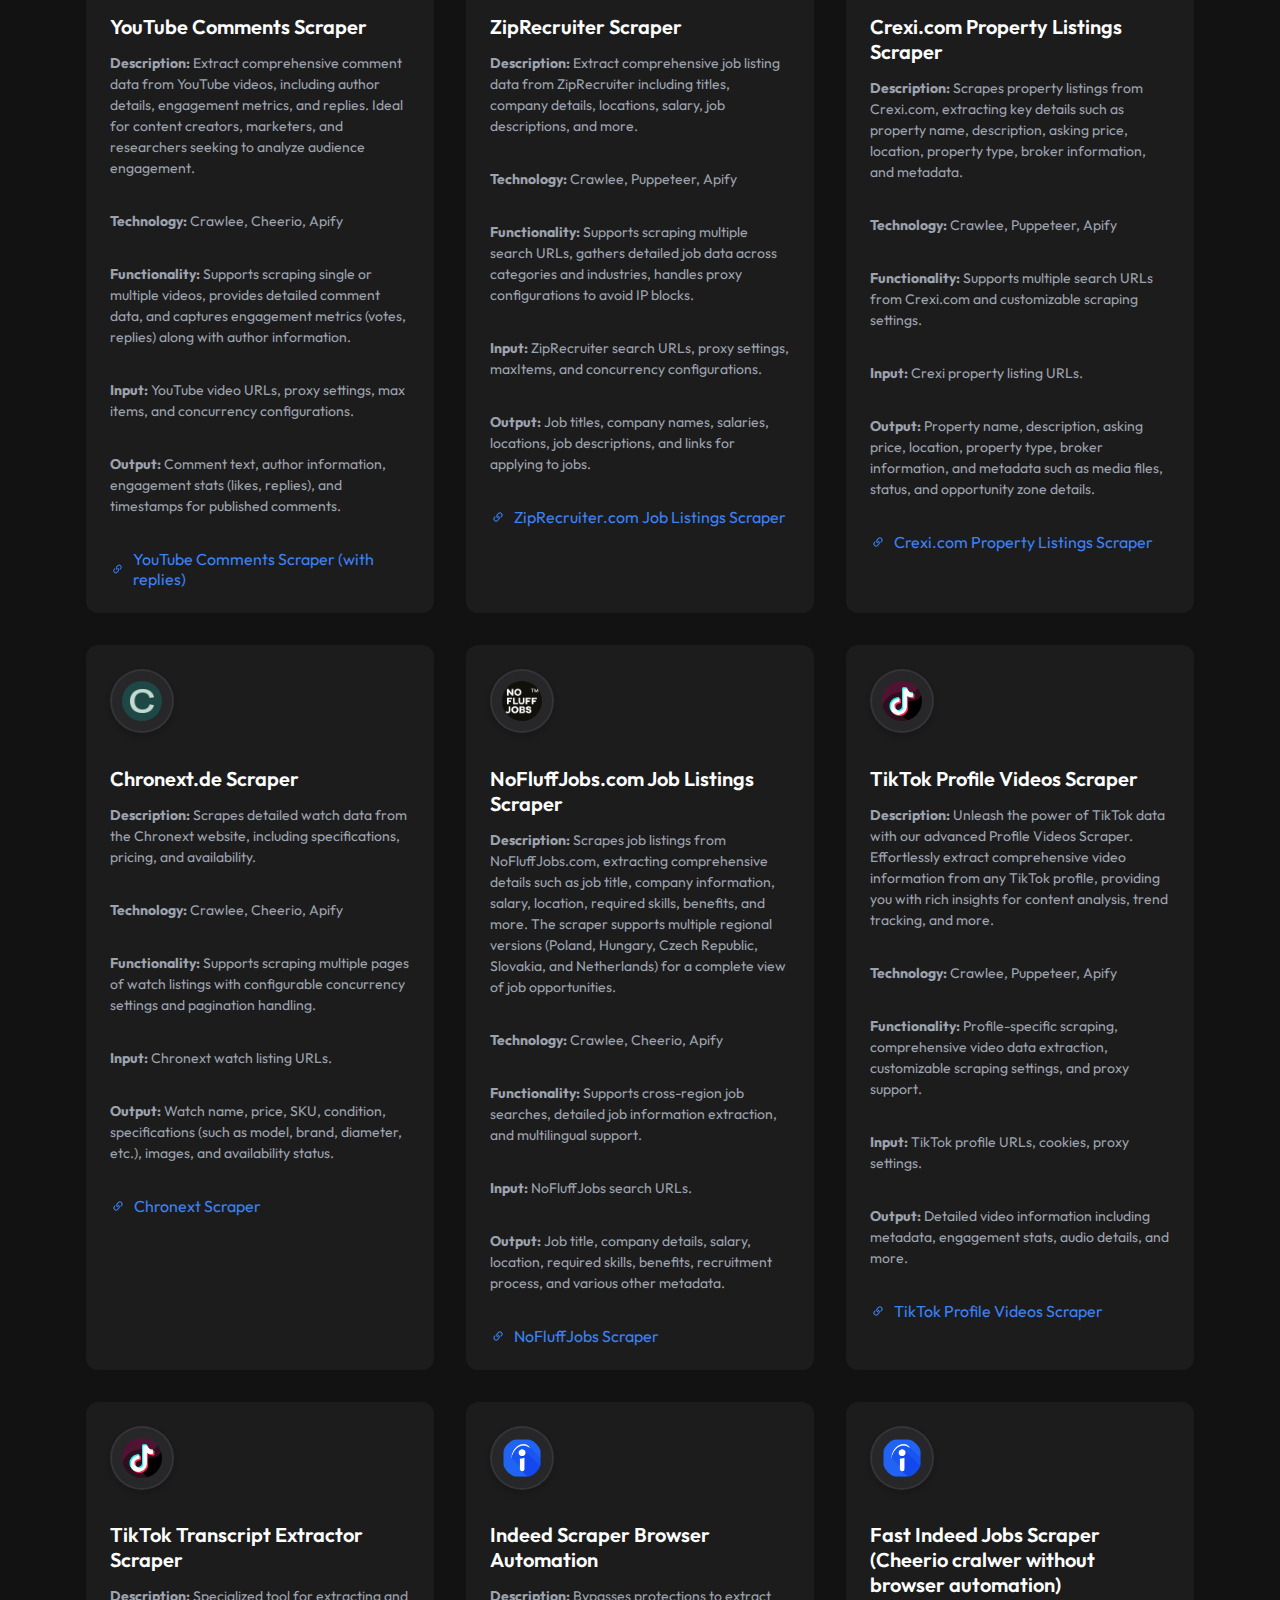
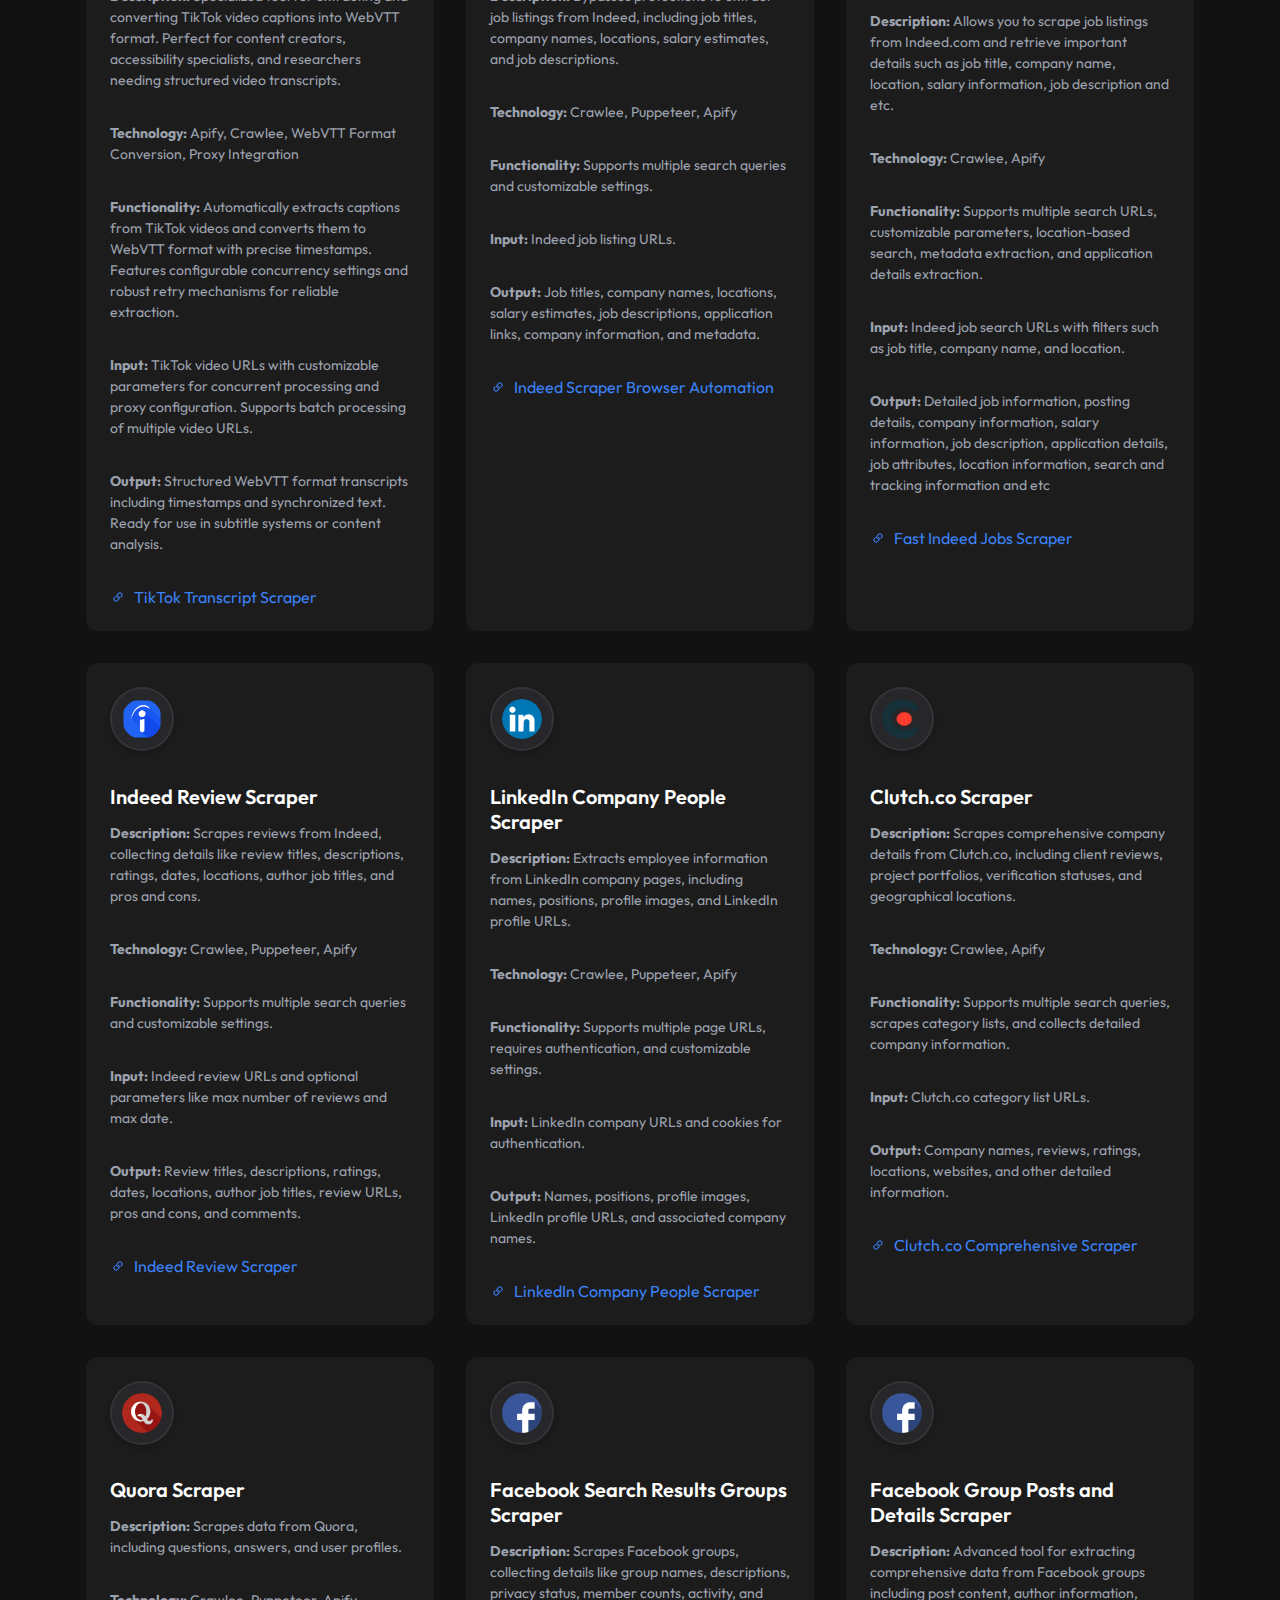
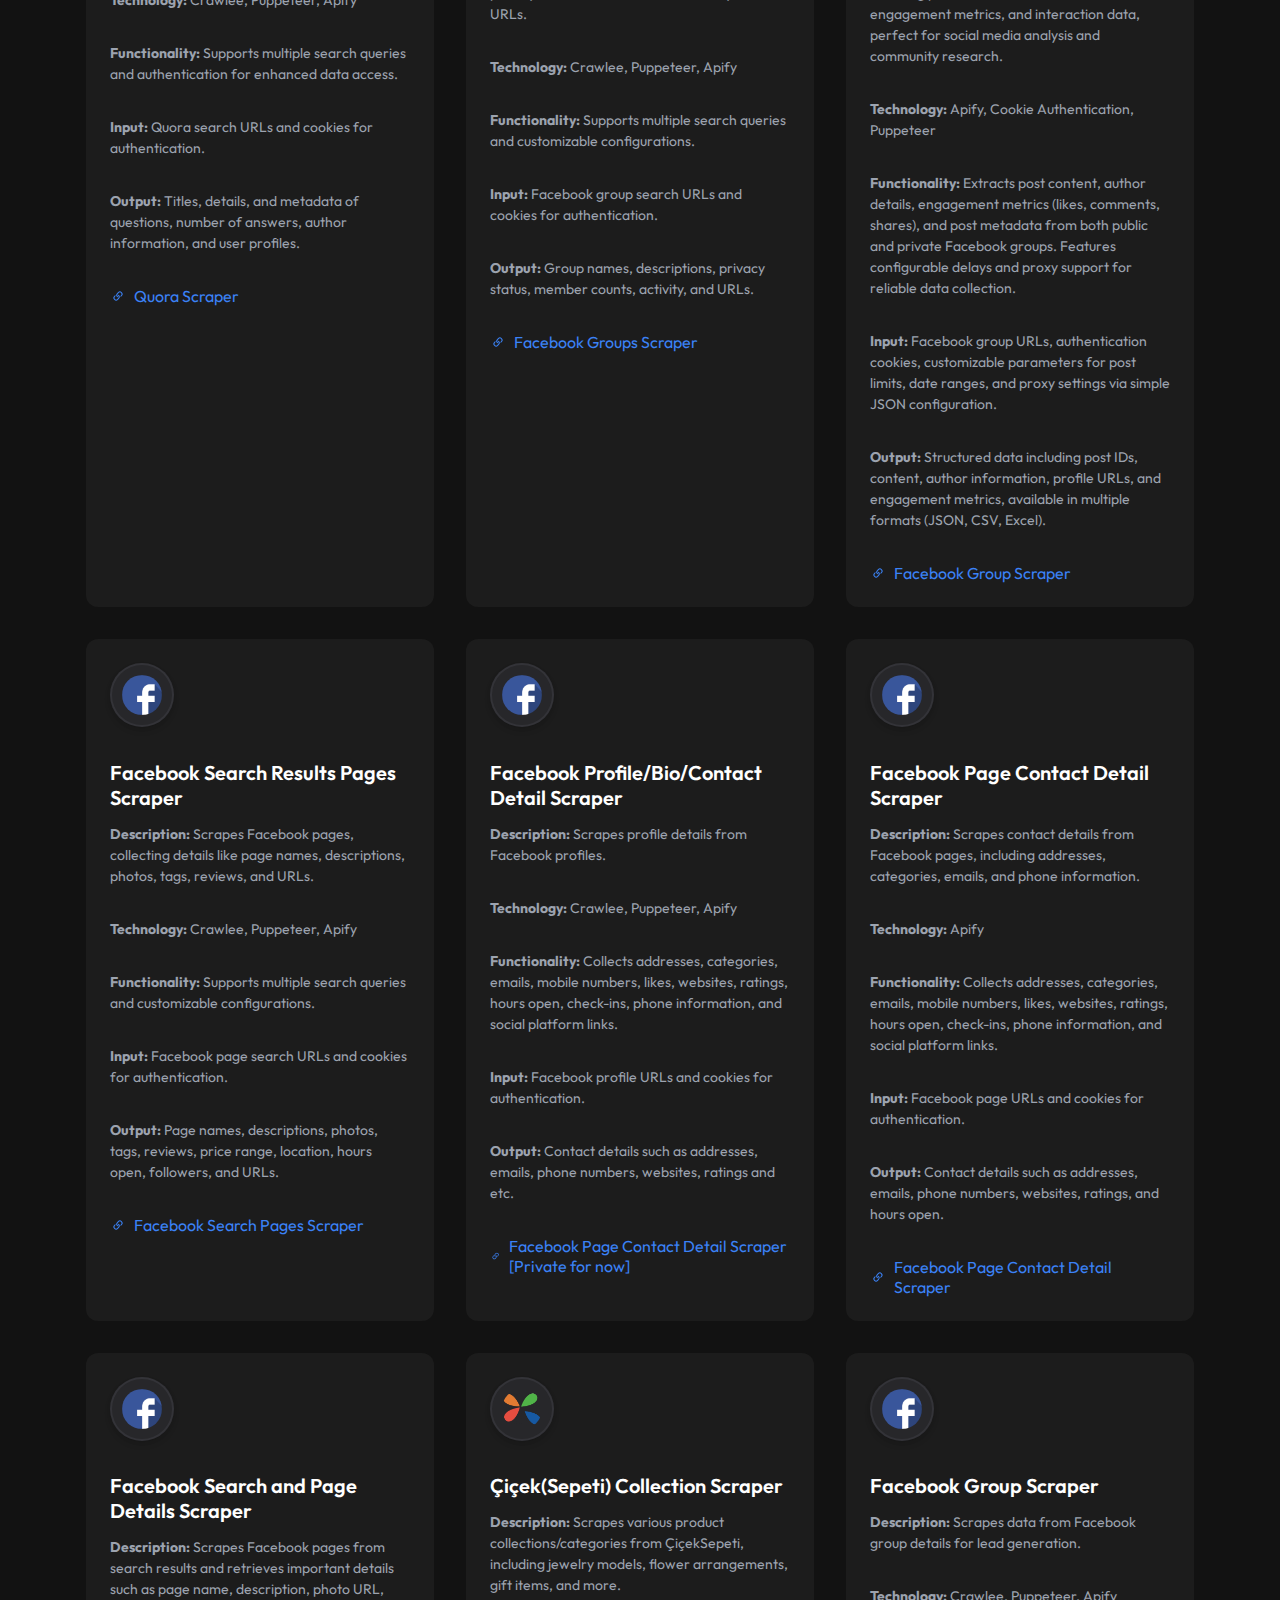
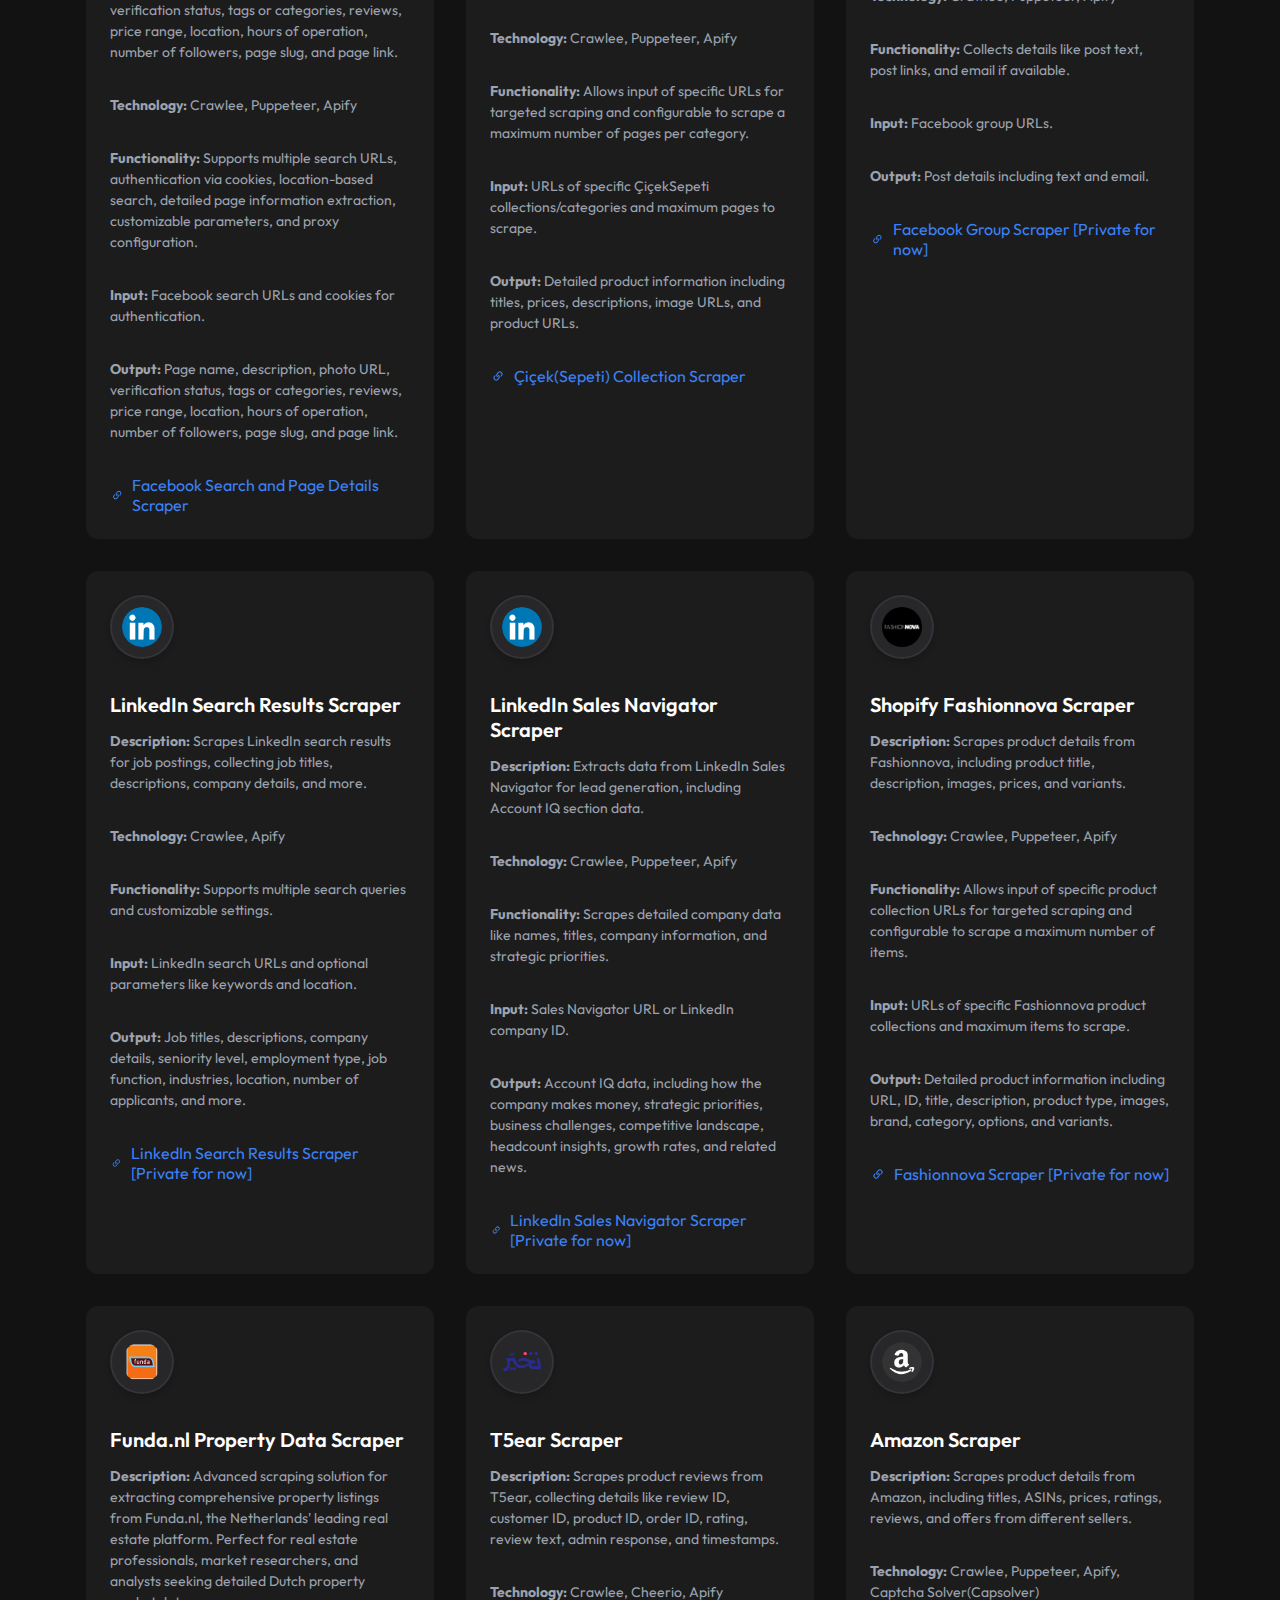
==== commit 656ade5d: "kyero" ====
--- a/index.html
+++ b/index.html
@@ -194,6 +194,23 @@
                 Properstar.com Scraper
             </a>
         </div>
+        <div class="scraper-card">
+            <div class="icon">
+                <img src="/assets/kyero.png" alt="Kyero.com Icon">
+            </div>
+            <h2>Kyero.com Spanish Property Scraper</h2>
+            <p><strong>Description:</strong> Advanced scraping solution for extracting Spanish property listings from Kyero.com. Perfect for real estate professionals, international investors, and researchers seeking comprehensive data on the Spanish property market.</p>
+            <p><strong>Technology:</strong> Apify, Crawlee, Proxy Integration</p>
+            <p><strong>Functionality:</strong> Extracts detailed property information including prices, locations, dimensions, and agent details. Features flexible input options and customizable scraping parameters for efficient data collection.</p>
+            <p><strong>Input:</strong> Kyero.com URLs with configurable parameters for concurrent processing and retry settings. Supports various property types and regions across Spain.</p>
+            <p><strong>Output:</strong> Structured JSON data including comprehensive property details, high-resolution images, and agent information. Available in multiple formats including JSON, CSV, and Excel.</p>
+            <a href="https://apify.com/memo23/apify-kyero-cheerio">
+                <svg viewBox="0 0 24 24" aria-hidden="true" class="link-icon">
+                    <path d="M15.712 11.823a.75.75 0 1 0 1.06 1.06l-1.06-1.06Zm-4.95 1.768a.75.75 0 0 0 1.06-1.06l-1.06 1.06Zm-2.475-1.414a.75.75 0 1 0-1.06-1.06l1.06 1.06Zm4.95-1.768a.75.75 0 1 0-1.06 1.06l1.06-1.06Zm3.359.53-.884.884 1.06 1.06.885-.883-1.061-1.06Zm-4.95-2.12 1.414-1.415L12 6.344l-1.415 1.413 1.061 1.061Zm0 3.535a2.5 2.5 0 0 1 0-3.536l-1.06-1.06a4 4 0 0 0 0 5.656l1.06-1.06Zm4.95-4.95a2.5 2.5 0 0 1 0 3.535L17.656 12a4 4 0 0 0 0-5.657l-1.06 1.06Zm1.06-1.06a4 4 0 0 0-5.656 0l1.06 1.06a2.5 2.5 0 0 1 3.536 0l1.06-1.06Zm-7.07 7.07.176.177 1.06-1.06-.176-.177-1.06 1.06Zm-3.183-.353.884-.884-1.06-1.06-.884.883 1.06 1.06Zm4.95 2.121-1.414 1.414 1.06 1.06 1.415-1.413-1.06-1.061Zm0-3.536a2.5 2.5 0 0 1 0 3.536l1.06 1.06a4 4 0 0 0 0-5.656l-1.06 1.06Zm-4.95 4.95a2.5 2.5 0 0 1 0-3.535L6.344 12a4 4 0 0 0 0 5.656l1.06-1.06Zm-1.06 1.06a4 4 0 0 0 5.657 0l-1.061-1.06a2.5 2.5 0 0 1-3.535 0l-1.061 1.06Zm7.07-7.07-.176-.177-1.06 1.06.176.178 1.06-1.061Z" fill="currentColor"></path>
+                </svg>
+                Kyero.com Scraper
+            </a>
+        </div>
         
         
         <!-- <div class="scraper-card">
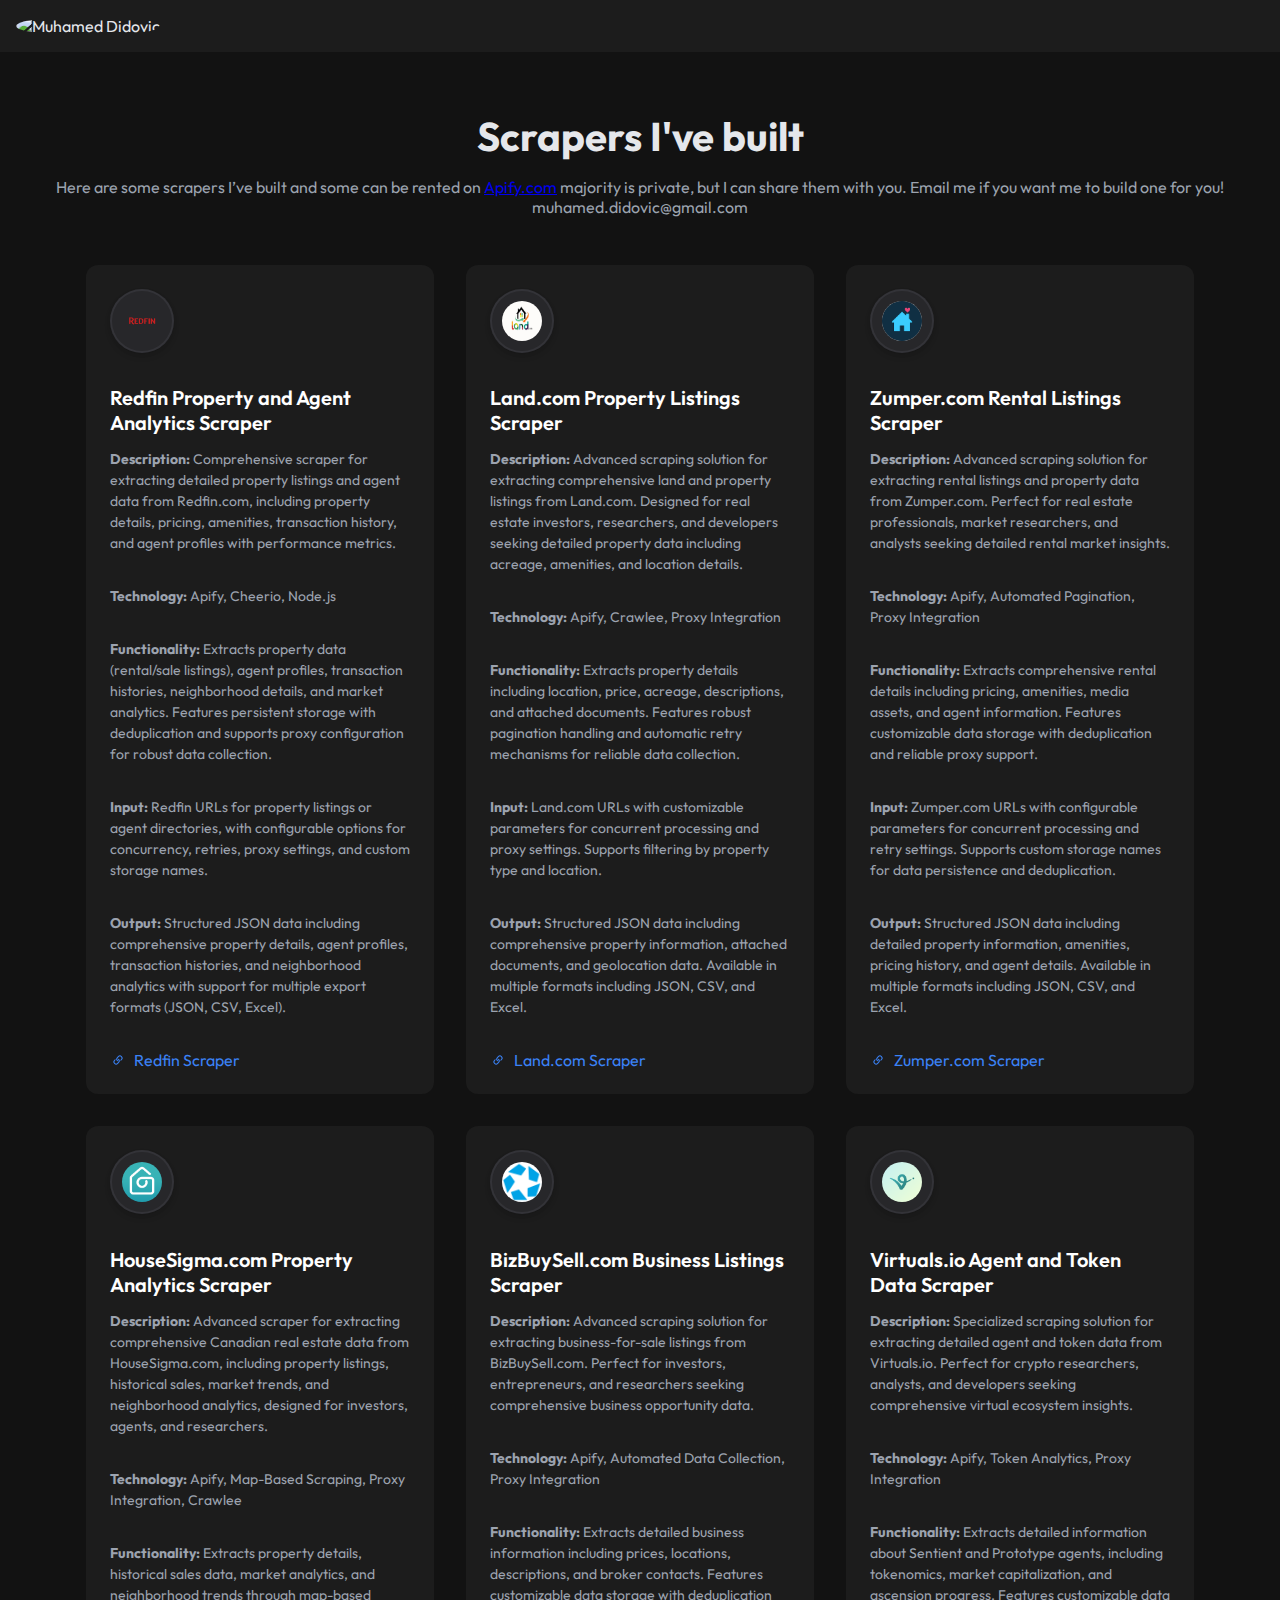
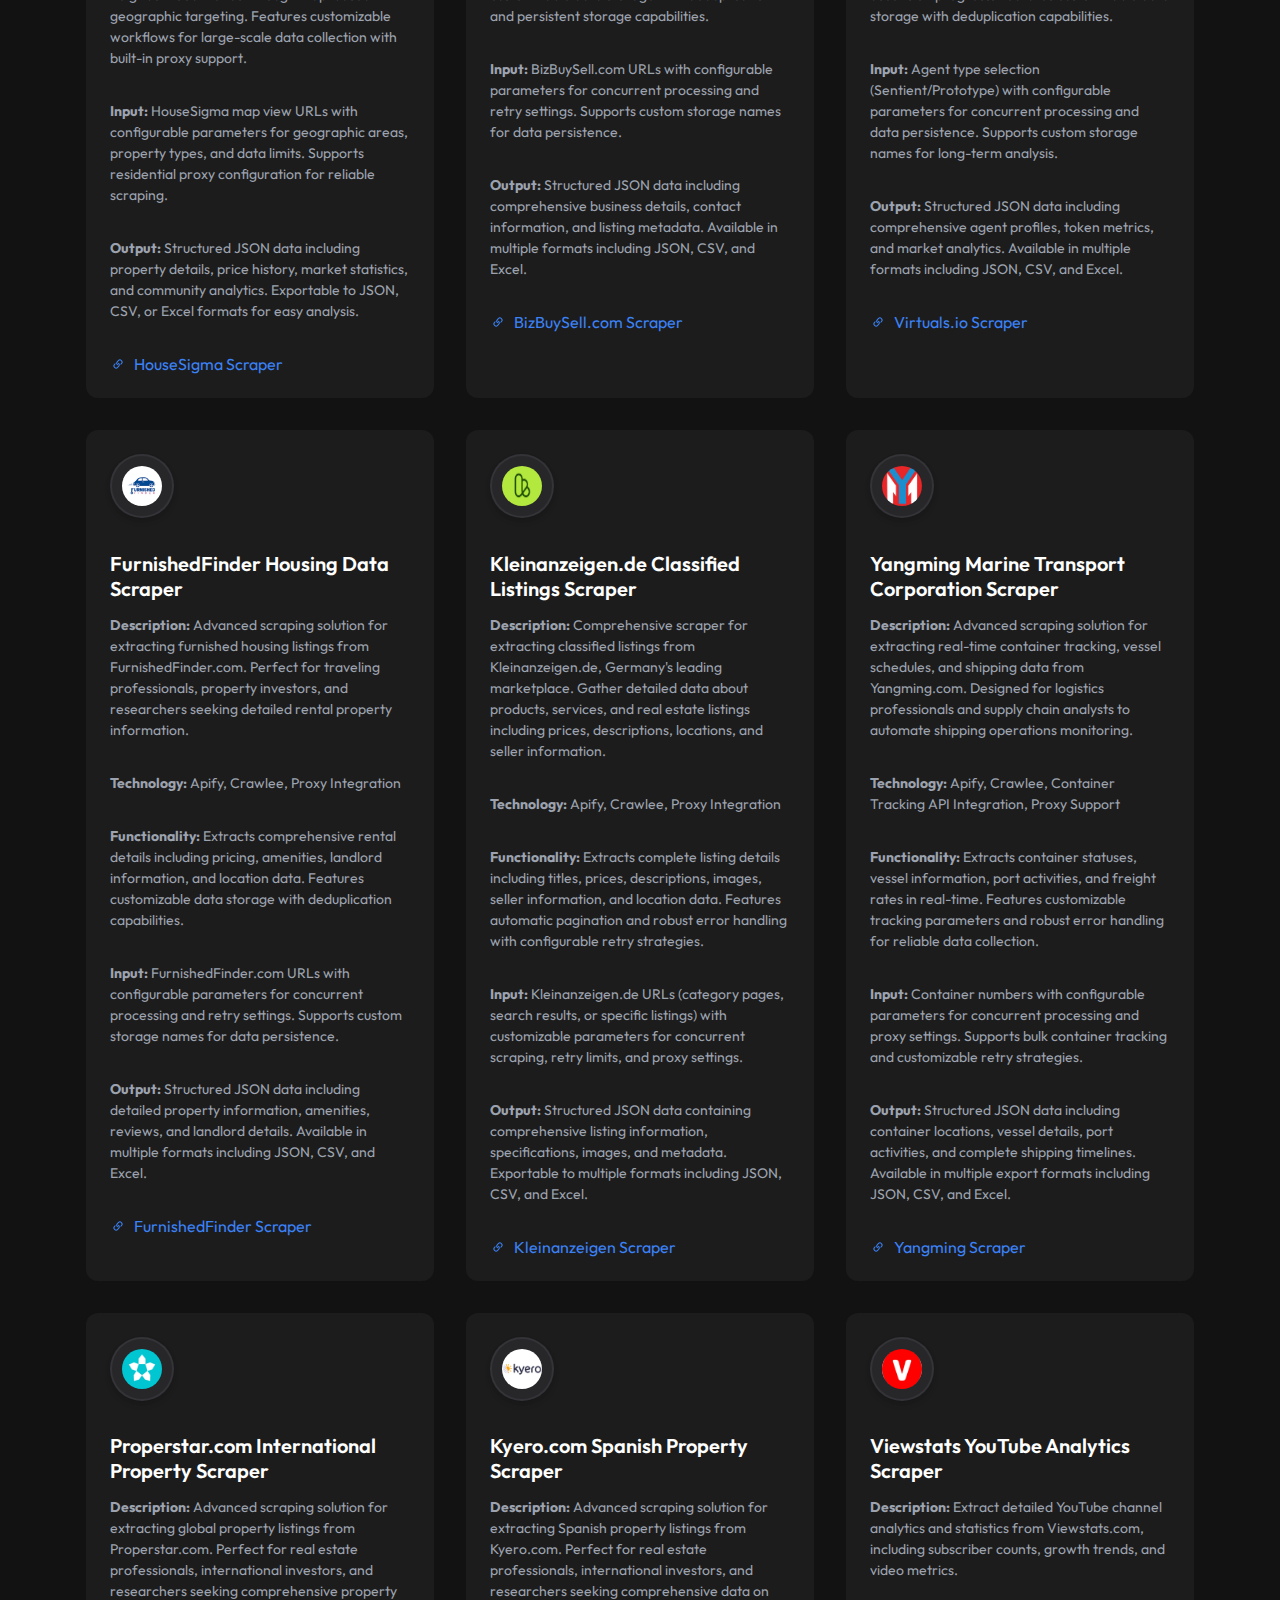
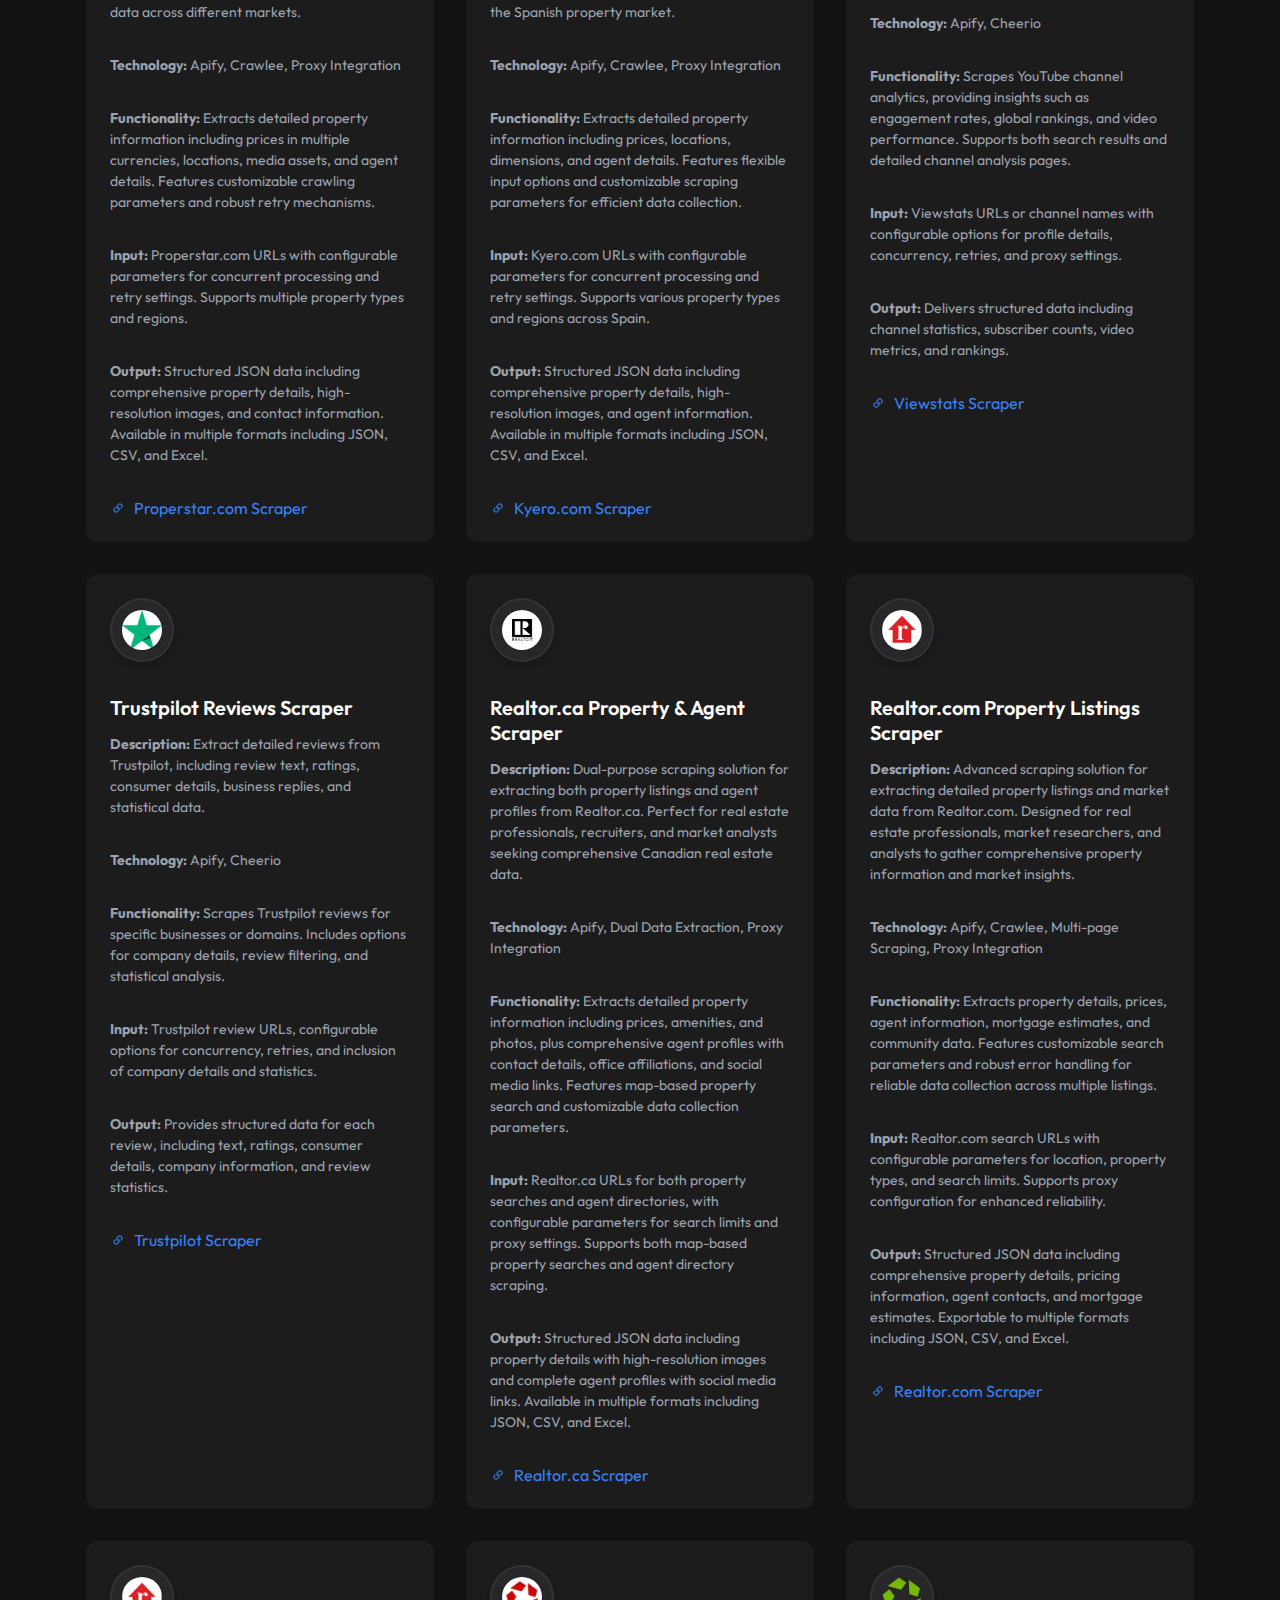
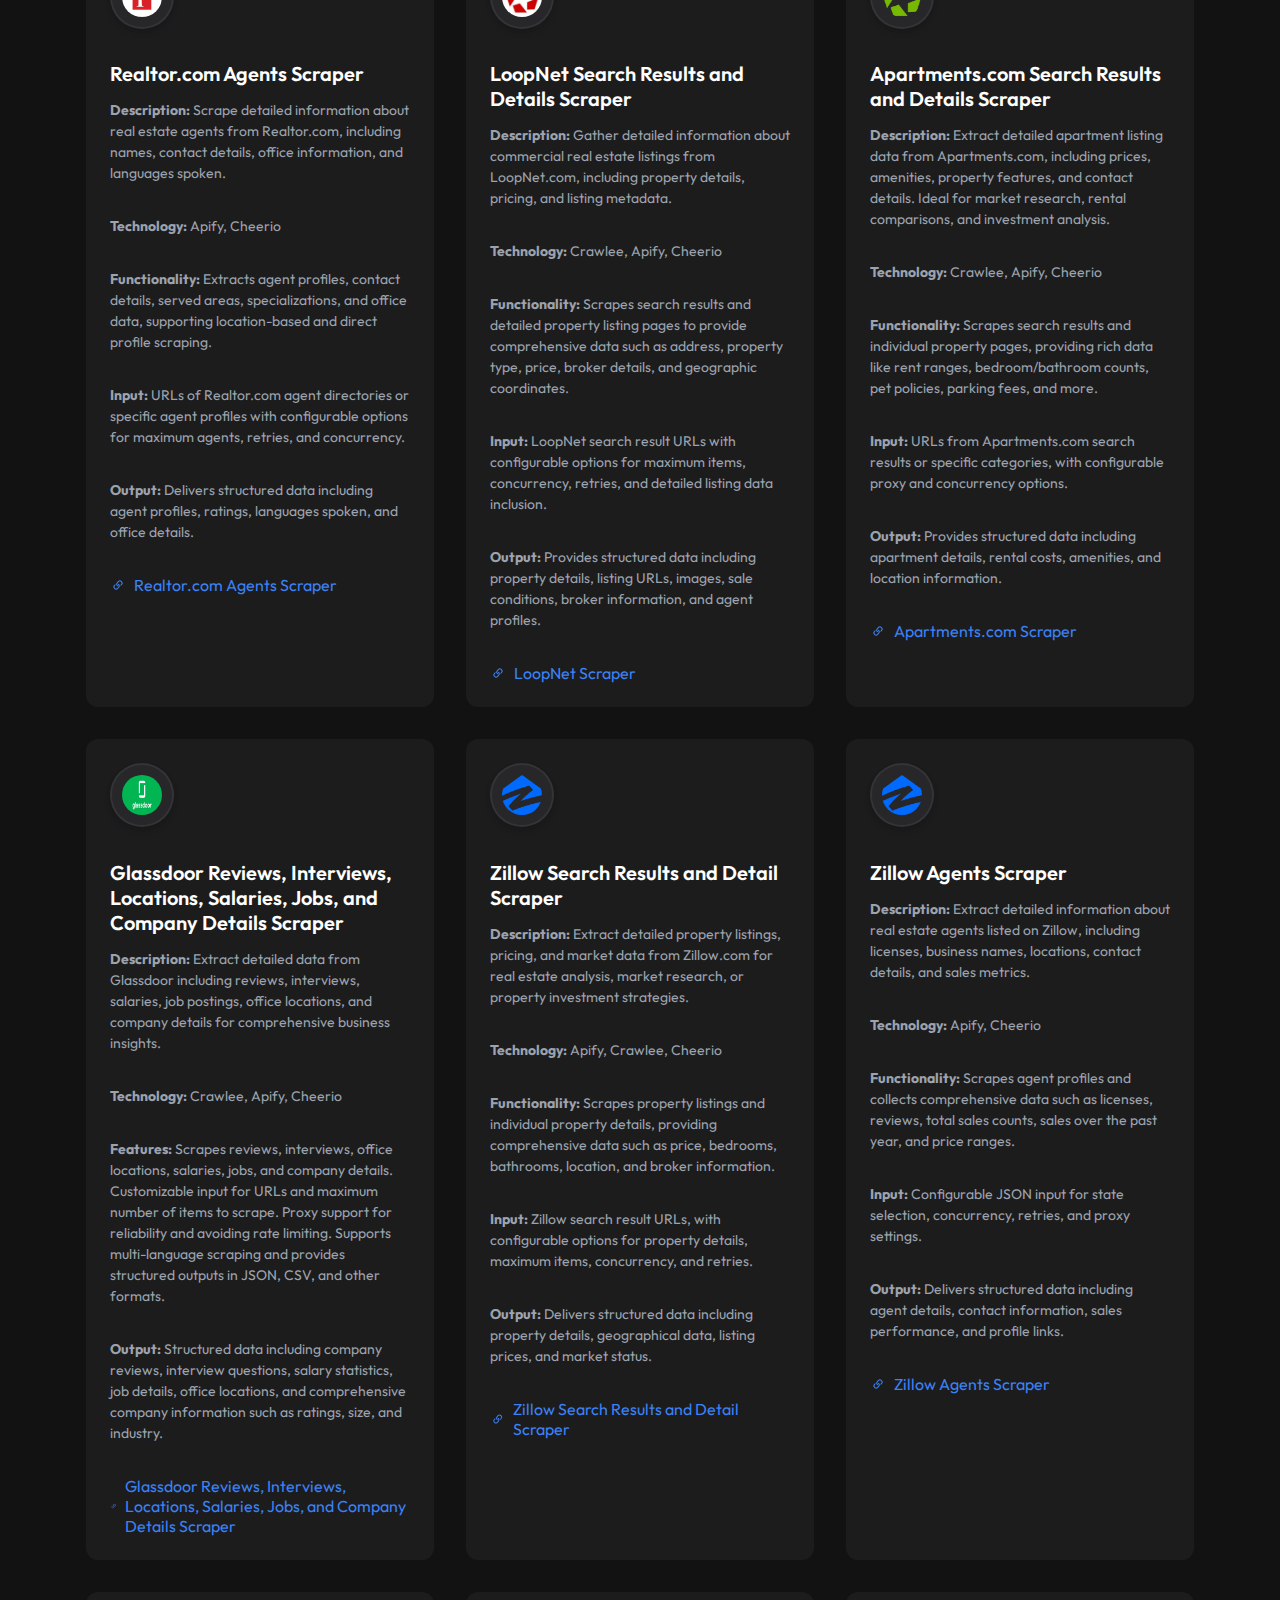
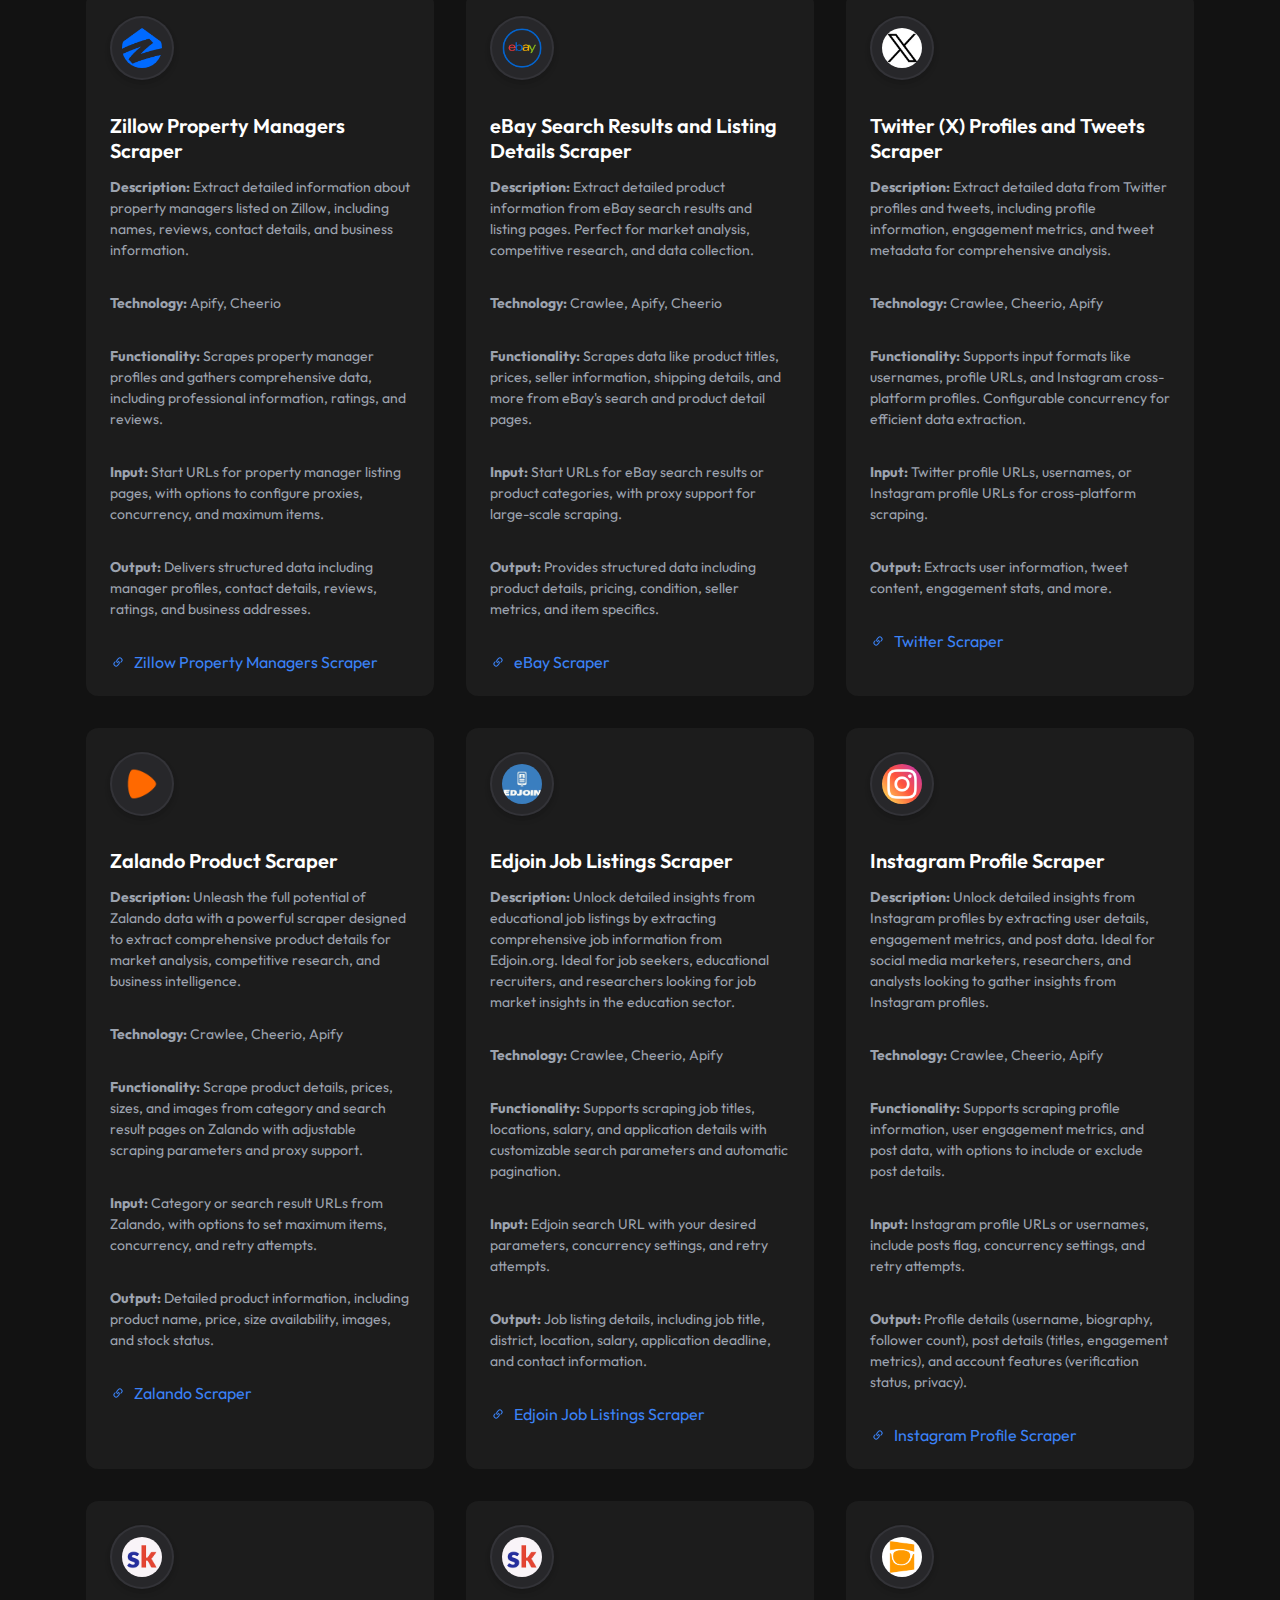
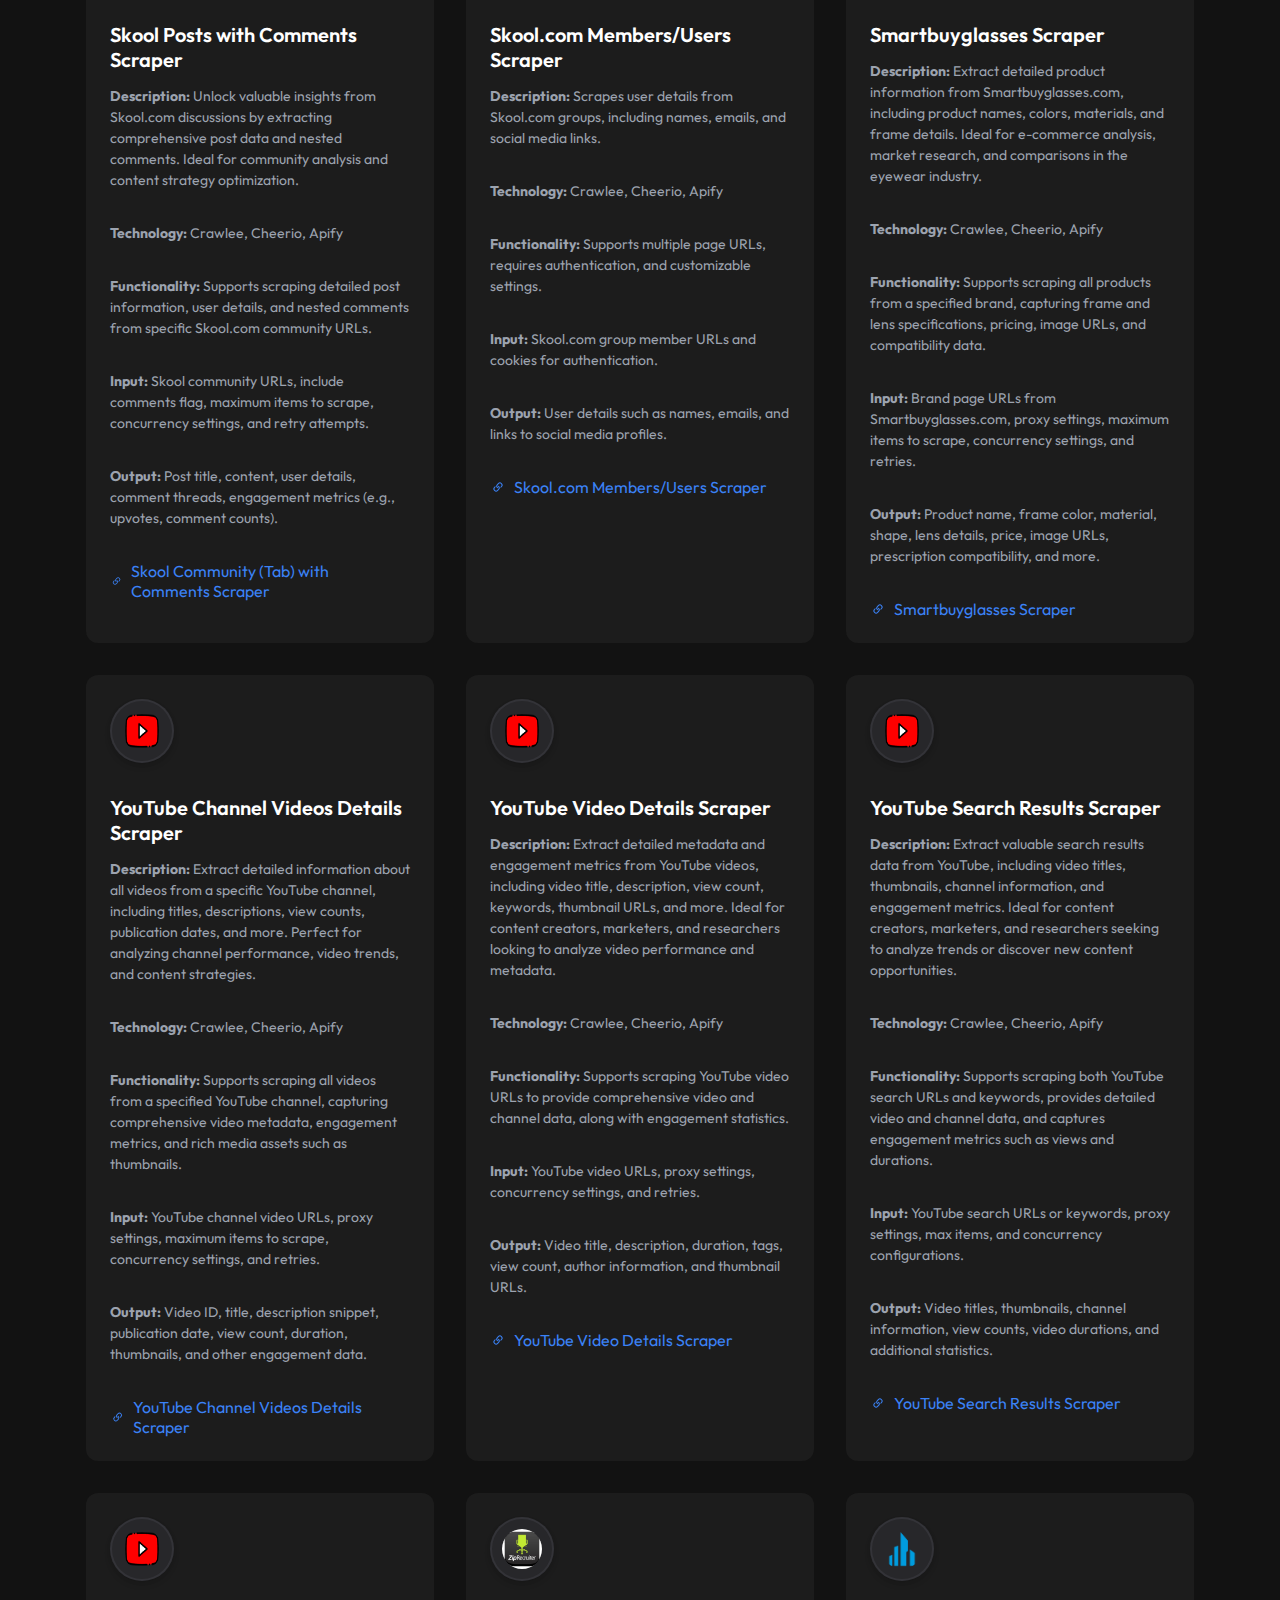
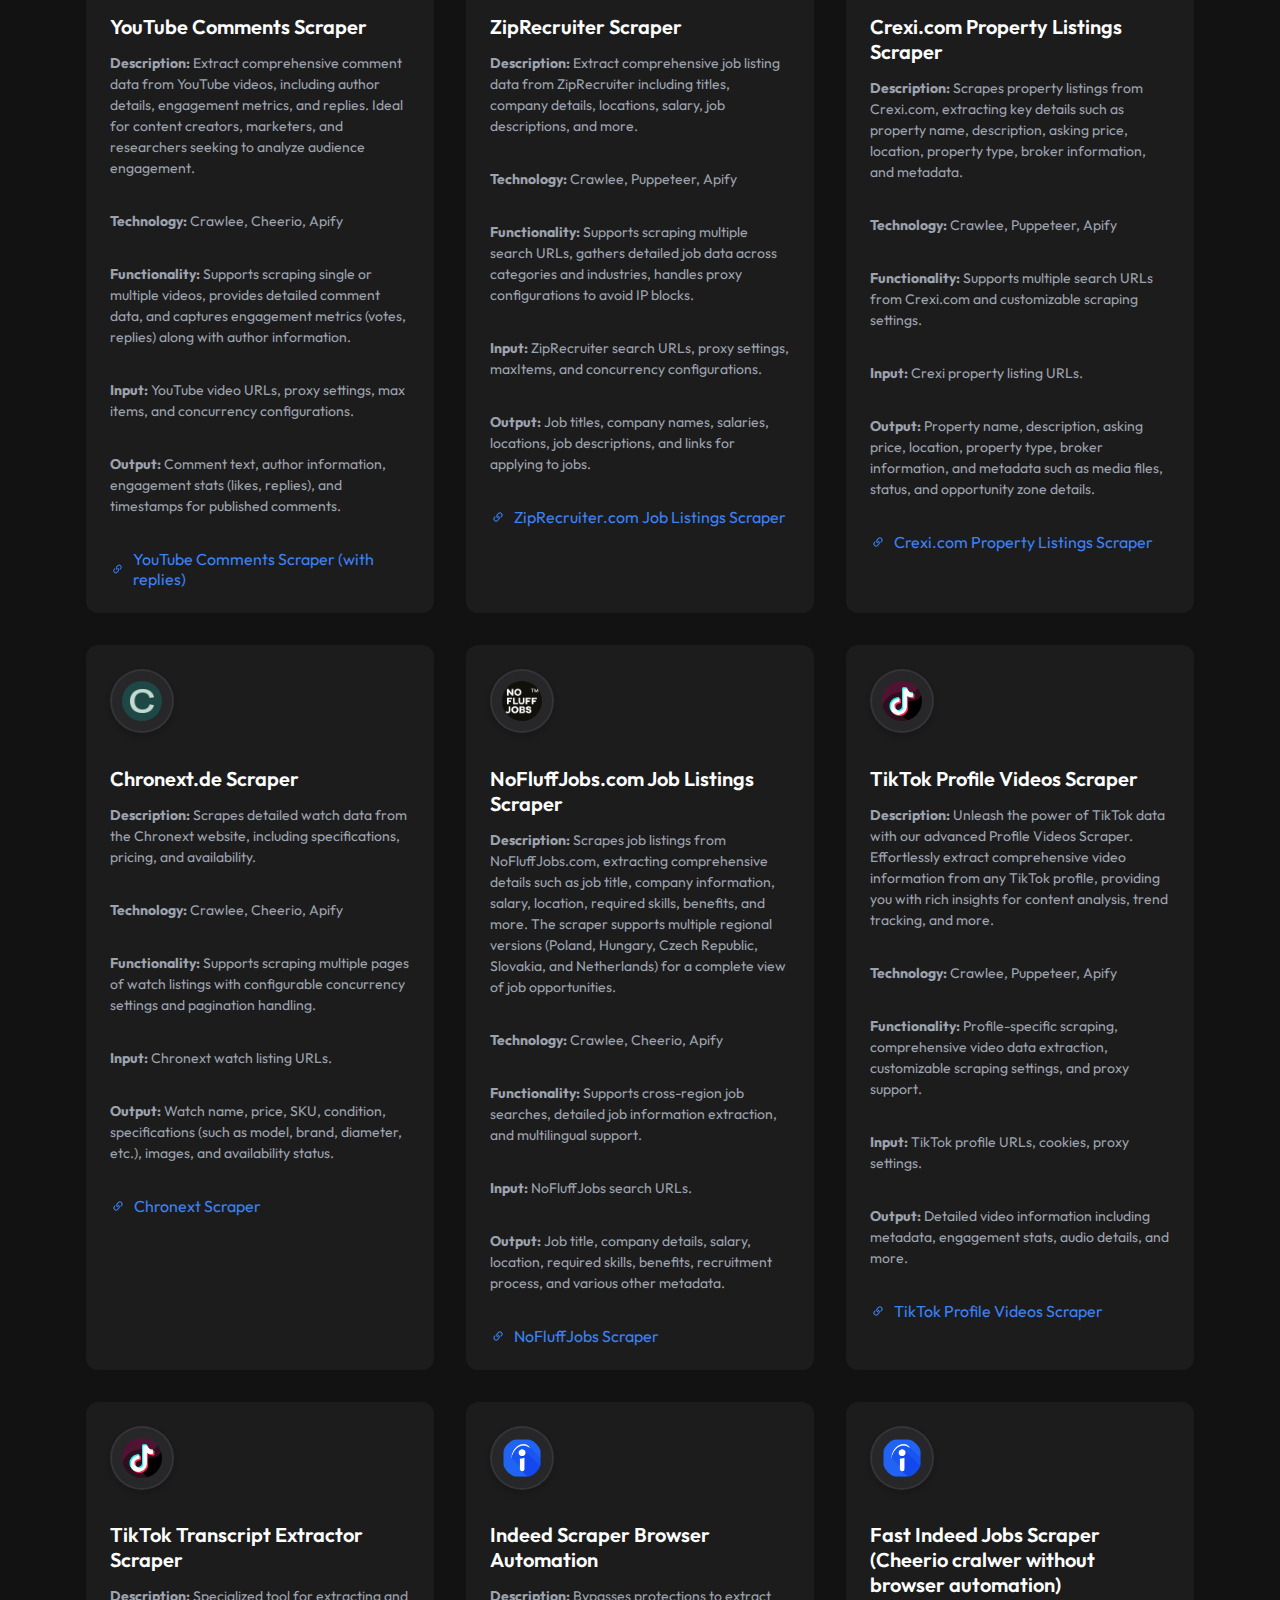
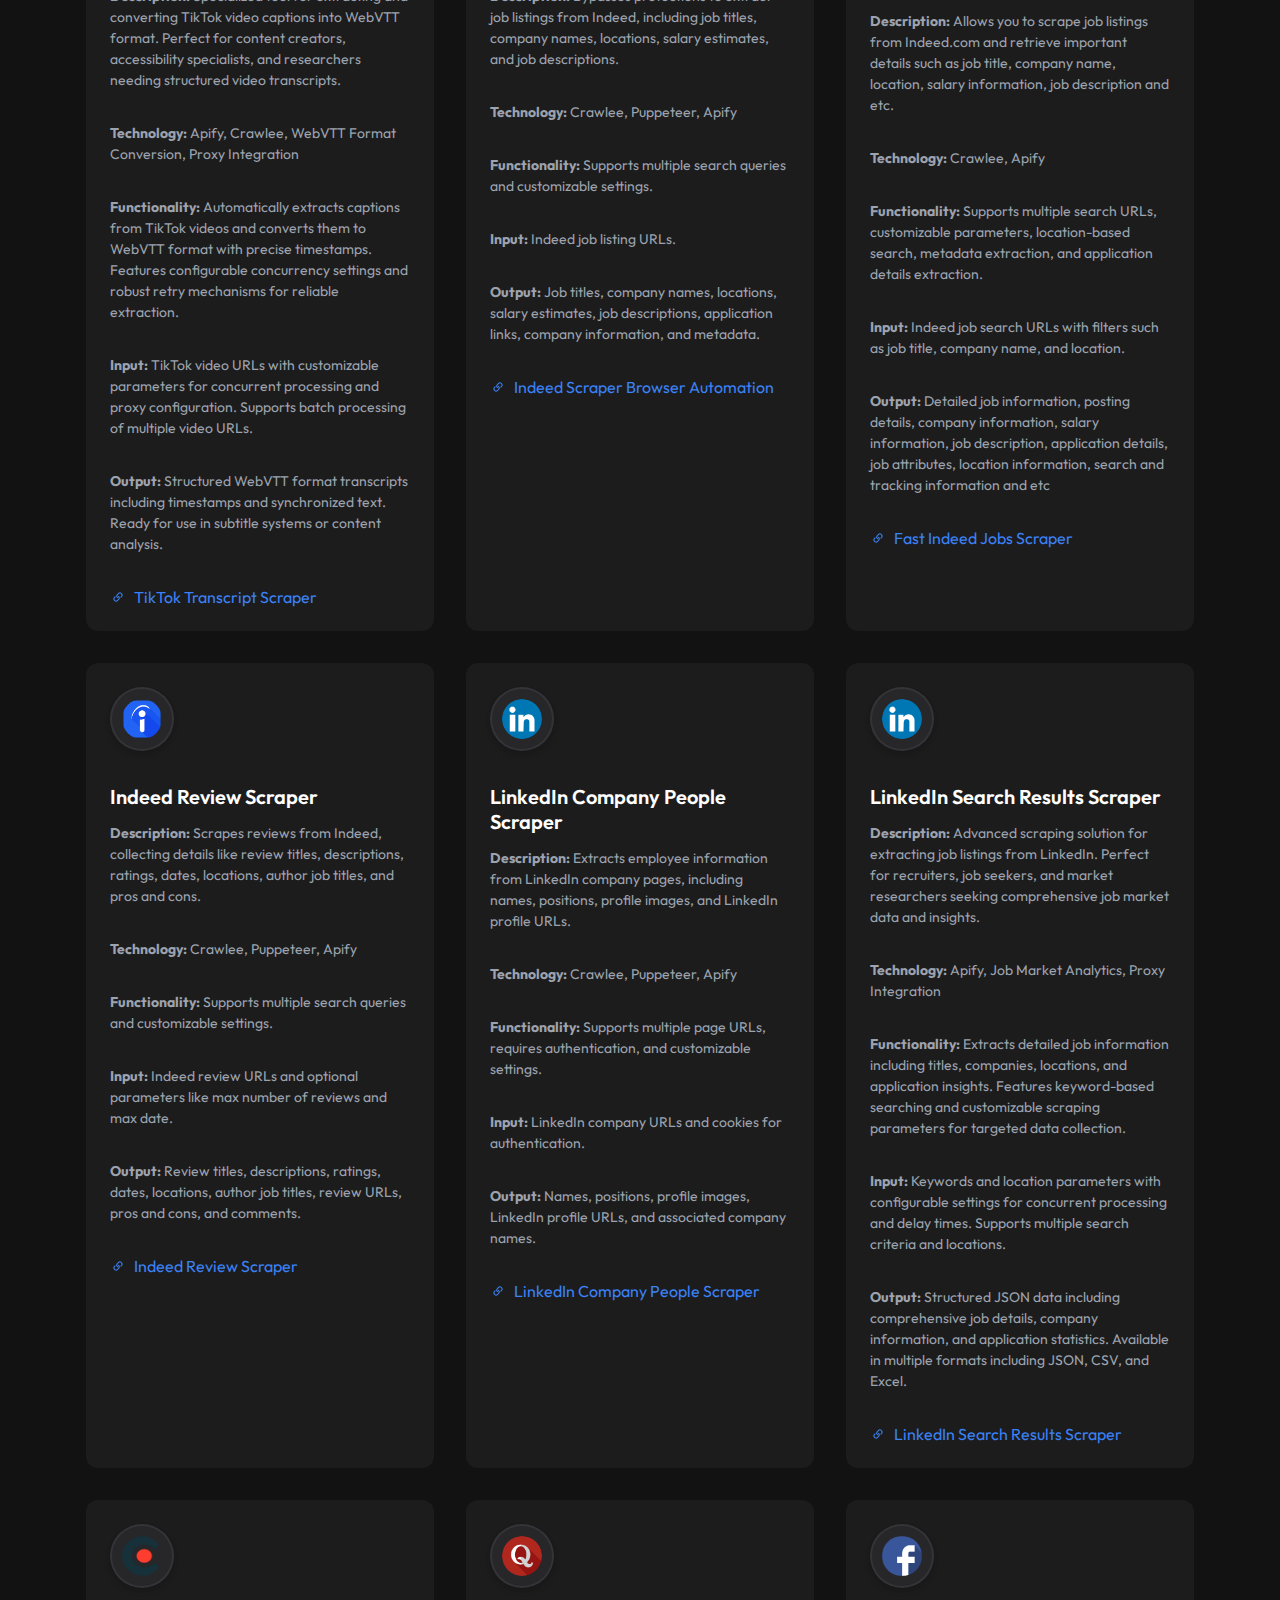
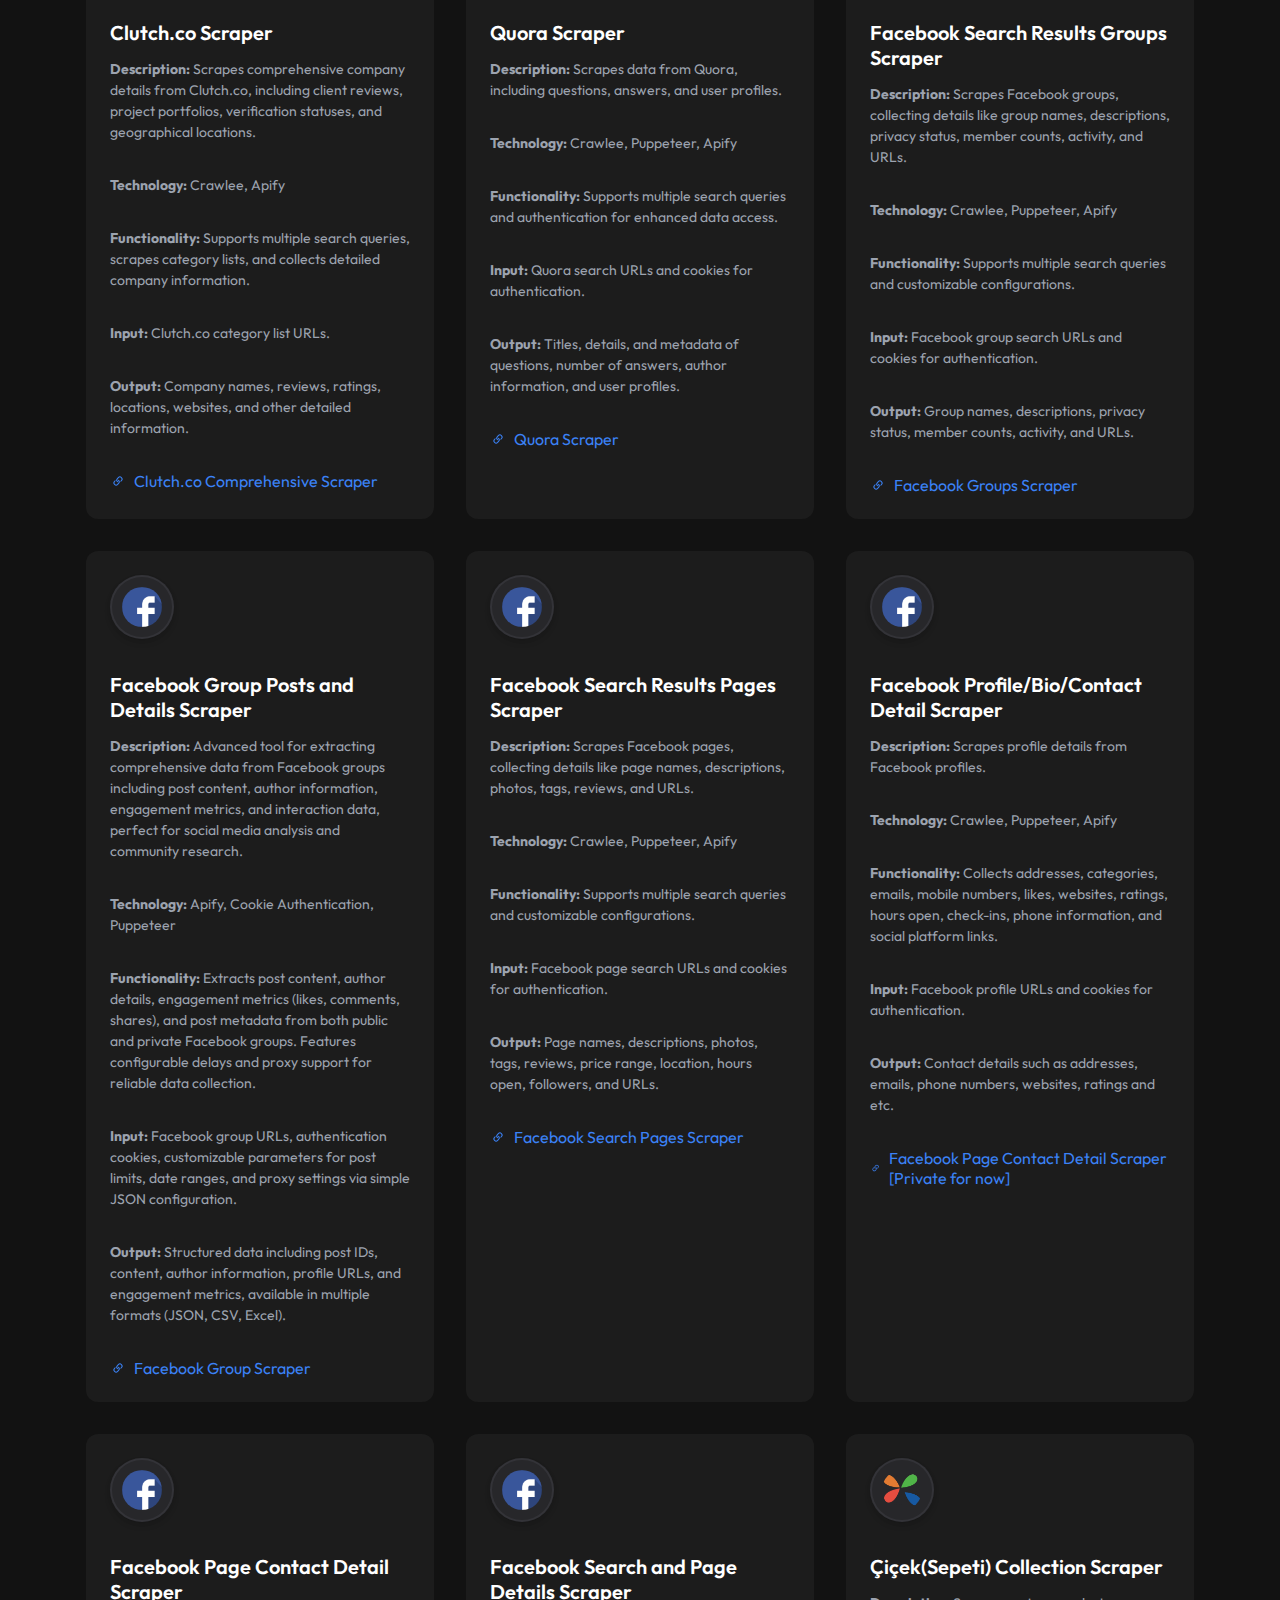
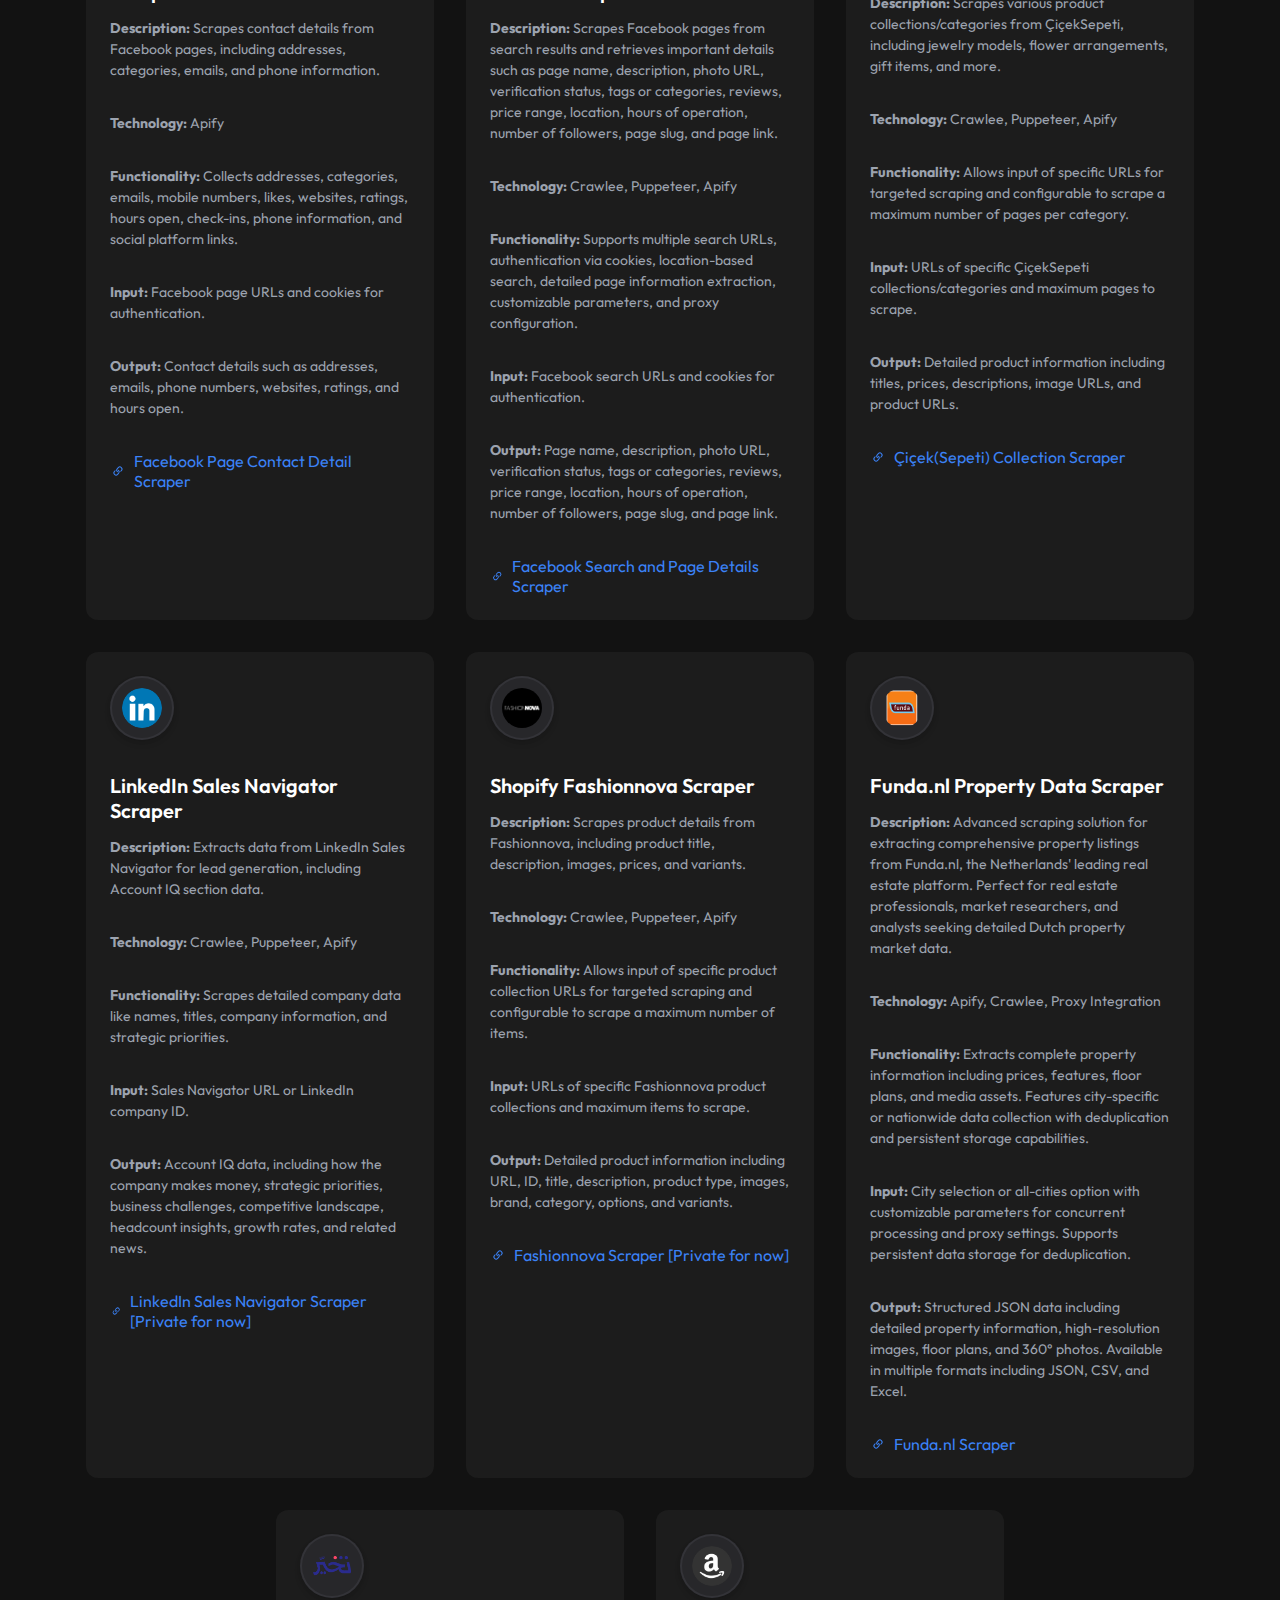
==== commit 323dd960: "linkedin search jobs" ====
--- a/index.html
+++ b/index.html
@@ -861,6 +861,23 @@
         </div>
         <div class="scraper-card">
             <div class="icon">
+                <img src="/assets/linkedin.png" alt="LinkedIn Icon">
+            </div>
+            <h2>LinkedIn Search Results Scraper</h2>
+            <p><strong>Description:</strong> Advanced scraping solution for extracting job listings from LinkedIn. Perfect for recruiters, job seekers, and market researchers seeking comprehensive job market data and insights.</p>
+            <p><strong>Technology:</strong> Apify, Job Market Analytics, Proxy Integration</p>
+            <p><strong>Functionality:</strong> Extracts detailed job information including titles, companies, locations, and application insights. Features keyword-based searching and customizable scraping parameters for targeted data collection.</p>
+            <p><strong>Input:</strong> Keywords and location parameters with configurable settings for concurrent processing and delay times. Supports multiple search criteria and locations.</p>
+            <p><strong>Output:</strong> Structured JSON data including comprehensive job details, company information, and application statistics. Available in multiple formats including JSON, CSV, and Excel.</p>
+            <a href="https://apify.com/memo23/apify-linkedin-search-results-scraper">
+                <svg viewBox="0 0 24 24" aria-hidden="true" class="link-icon">
+                    <path d="M15.712 11.823a.75.75 0 1 0 1.06 1.06l-1.06-1.06Zm-4.95 1.768a.75.75 0 0 0 1.06-1.06l-1.06 1.06Zm-2.475-1.414a.75.75 0 1 0-1.06-1.06l1.06 1.06Zm4.95-1.768a.75.75 0 1 0-1.06 1.06l1.06-1.06Zm3.359.53-.884.884 1.06 1.06.885-.883-1.061-1.06Zm-4.95-2.12 1.414-1.415L12 6.344l-1.415 1.413 1.061 1.061Zm0 3.535a2.5 2.5 0 0 1 0-3.536l-1.06-1.06a4 4 0 0 0 0 5.656l1.06-1.06Zm4.95-4.95a2.5 2.5 0 0 1 0 3.535L17.656 12a4 4 0 0 0 0-5.657l-1.06 1.06Zm1.06-1.06a4 4 0 0 0-5.656 0l1.06 1.06a2.5 2.5 0 0 1 3.536 0l1.06-1.06Zm-7.07 7.07.176.177 1.06-1.06-.176-.177-1.06 1.06Zm-3.183-.353.884-.884-1.06-1.06-.884.883 1.06 1.06Zm4.95 2.121-1.414 1.414 1.06 1.06 1.415-1.413-1.06-1.061Zm0-3.536a2.5 2.5 0 0 1 0 3.536l1.06 1.06a4 4 0 0 0 0-5.656l-1.06 1.06Zm-4.95 4.95a2.5 2.5 0 0 1 0-3.535L6.344 12a4 4 0 0 0 0 5.656l1.06-1.06Zm-1.06 1.06a4 4 0 0 0 5.657 0l-1.061-1.06a2.5 2.5 0 0 1-3.535 0l-1.061 1.06Zm7.07-7.07-.176-.177-1.06 1.06.176.178 1.06-1.061Z" fill="currentColor"></path>
+                </svg>
+                LinkedIn Search Results Scraper
+            </a>
+        </div>
+        <div class="scraper-card">
+            <div class="icon">
                 <img src="/assets/clutch.png" alt="Clutch.co Icon">
             </div>
             <h2>Clutch.co Scraper</h2>
@@ -1014,7 +1031,7 @@
         </div>
 
         <!-- Private ones -->
-        <div class="scraper-card">
+        <!-- <div class="scraper-card">
             <div class="icon">
                 <img src="/assets/facebook.png" alt="Facebook Group Icon">
             </div>
@@ -1030,8 +1047,8 @@
                 </svg>
                 Facebook Group Scraper [Private for now]
             </a>
-        </div>
-        <div class="scraper-card">
+        </div> -->
+        <!-- <div class="scraper-card">
             <div class="icon">
                 <img src="/assets/linkedin.png" alt="LinkedIn Search Results Icon">
             </div>
@@ -1047,7 +1064,7 @@
                 </svg>
                 LinkedIn Search Results Scraper [Private for now]
             </a>
-        </div>
+        </div> -->
         <div class="scraper-card">
             <div class="icon">
                 <img src="/assets/linkedin.png" alt="LinkedIn Sales Navigator Icon">
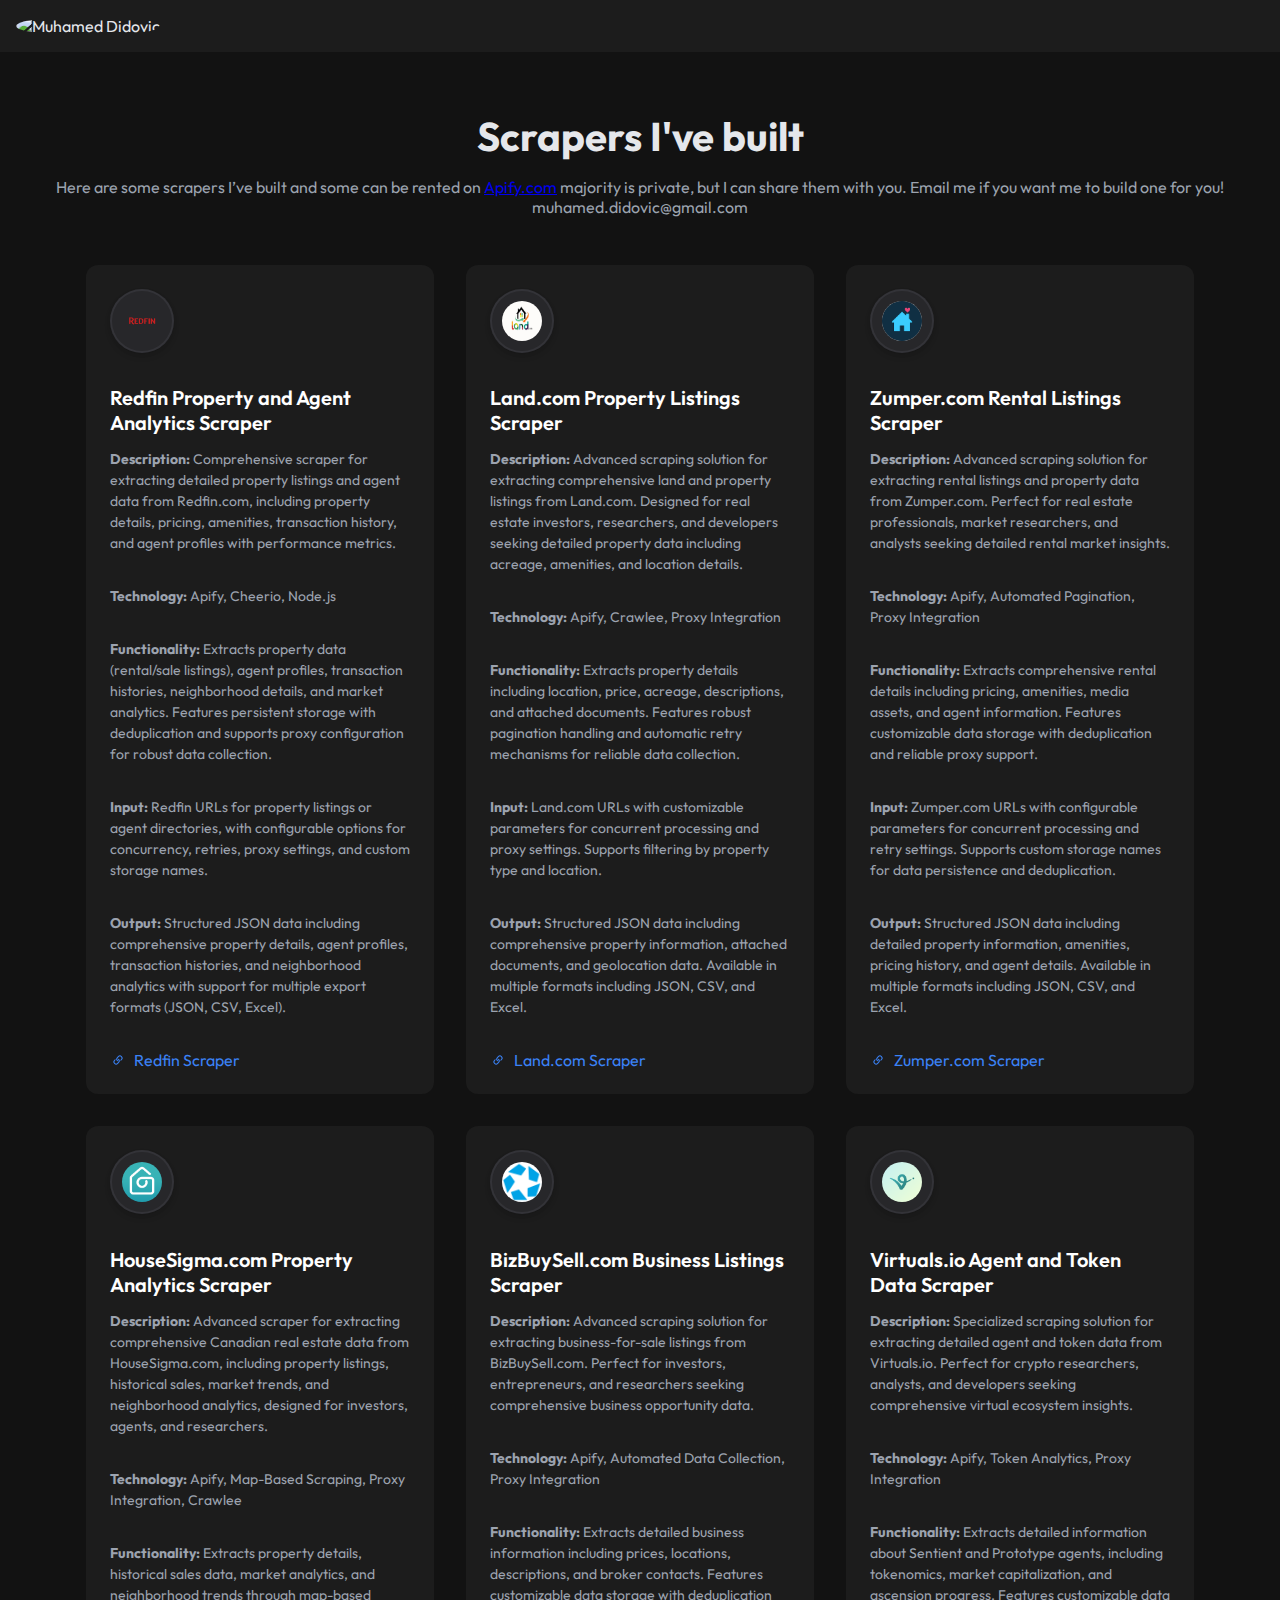
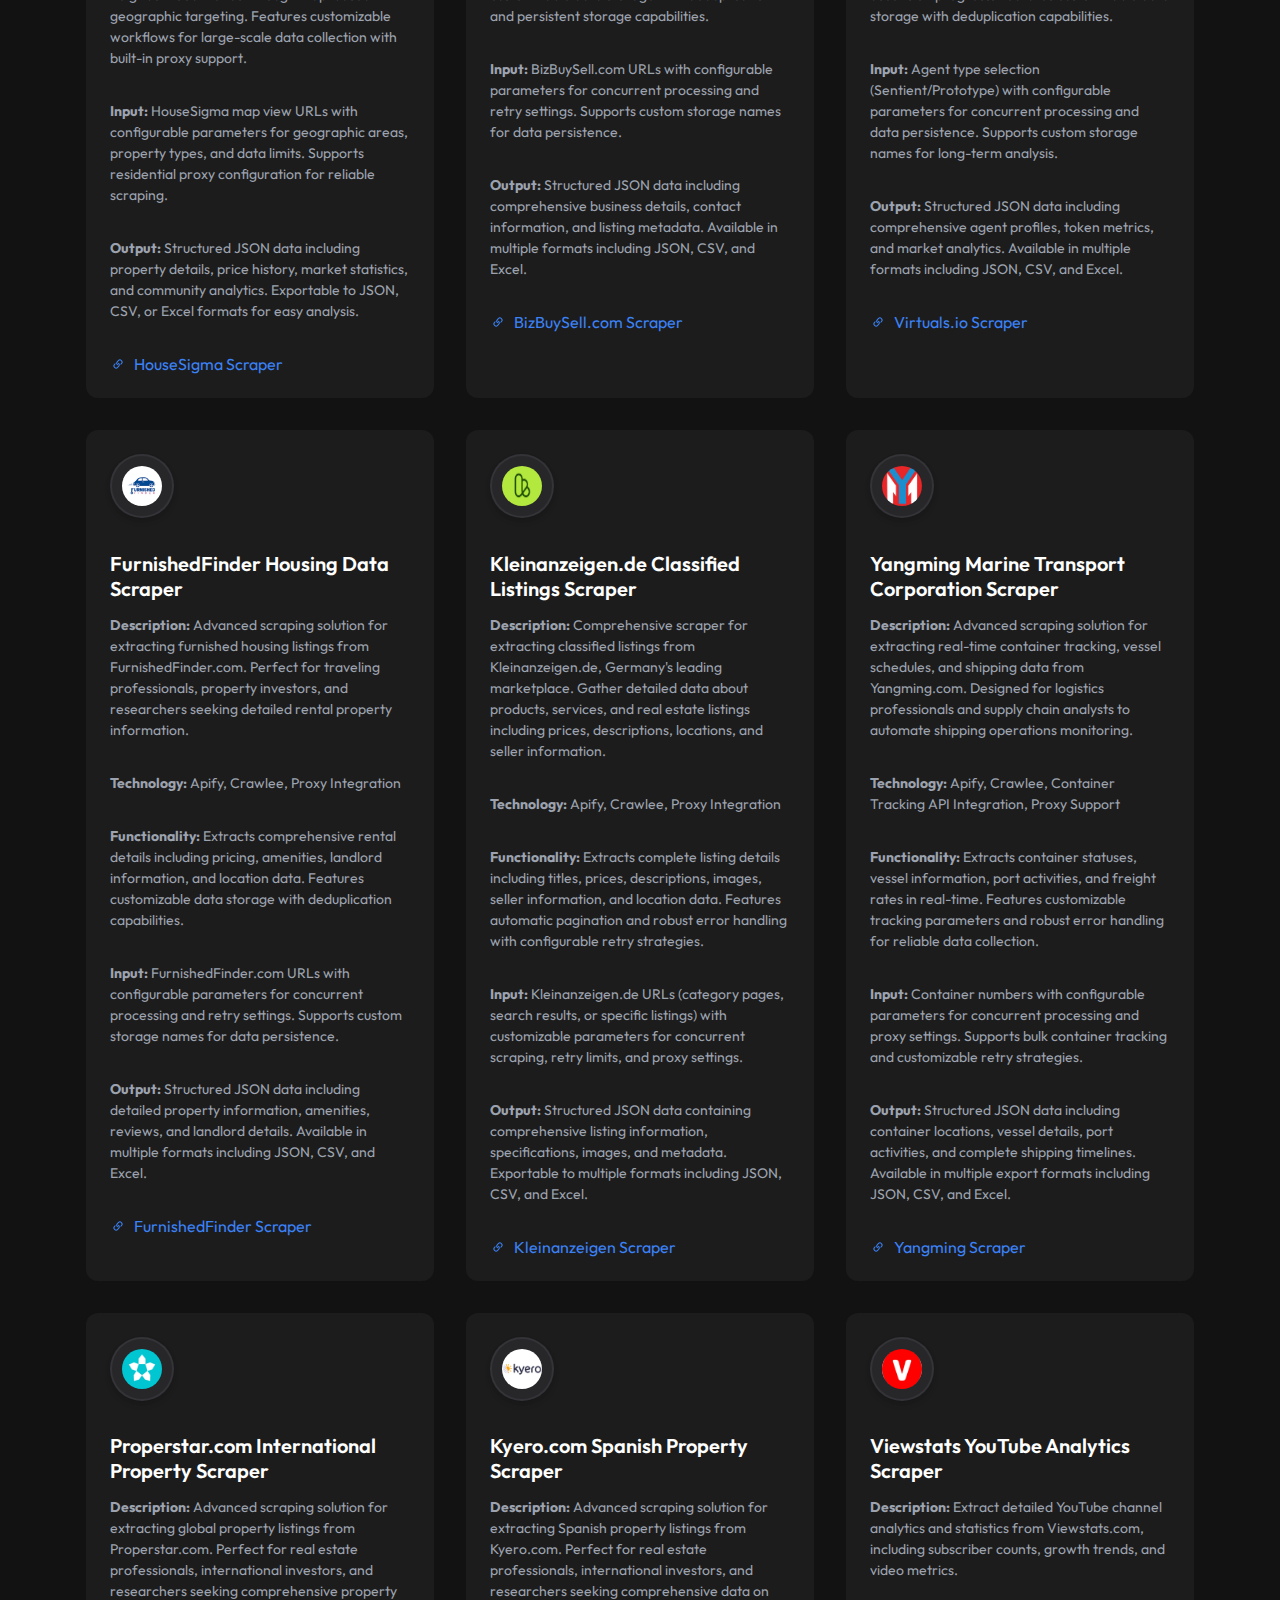
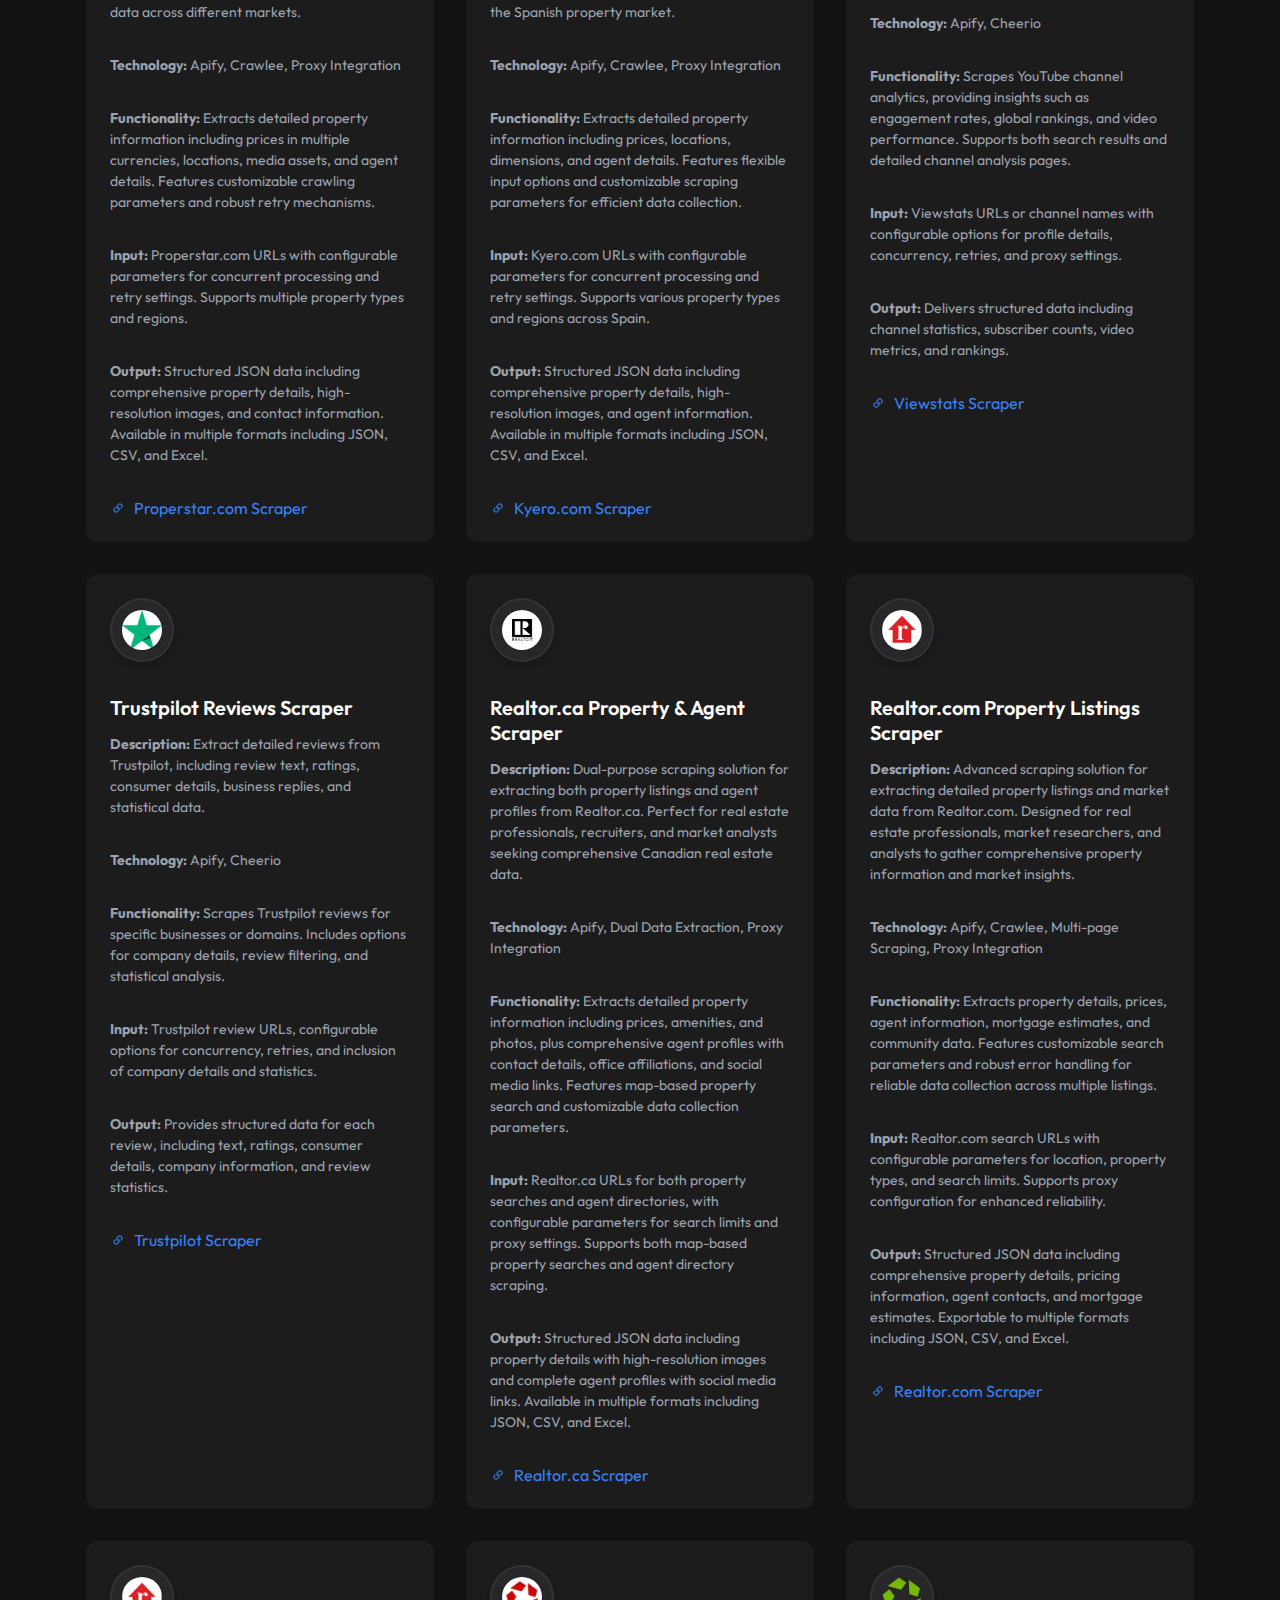
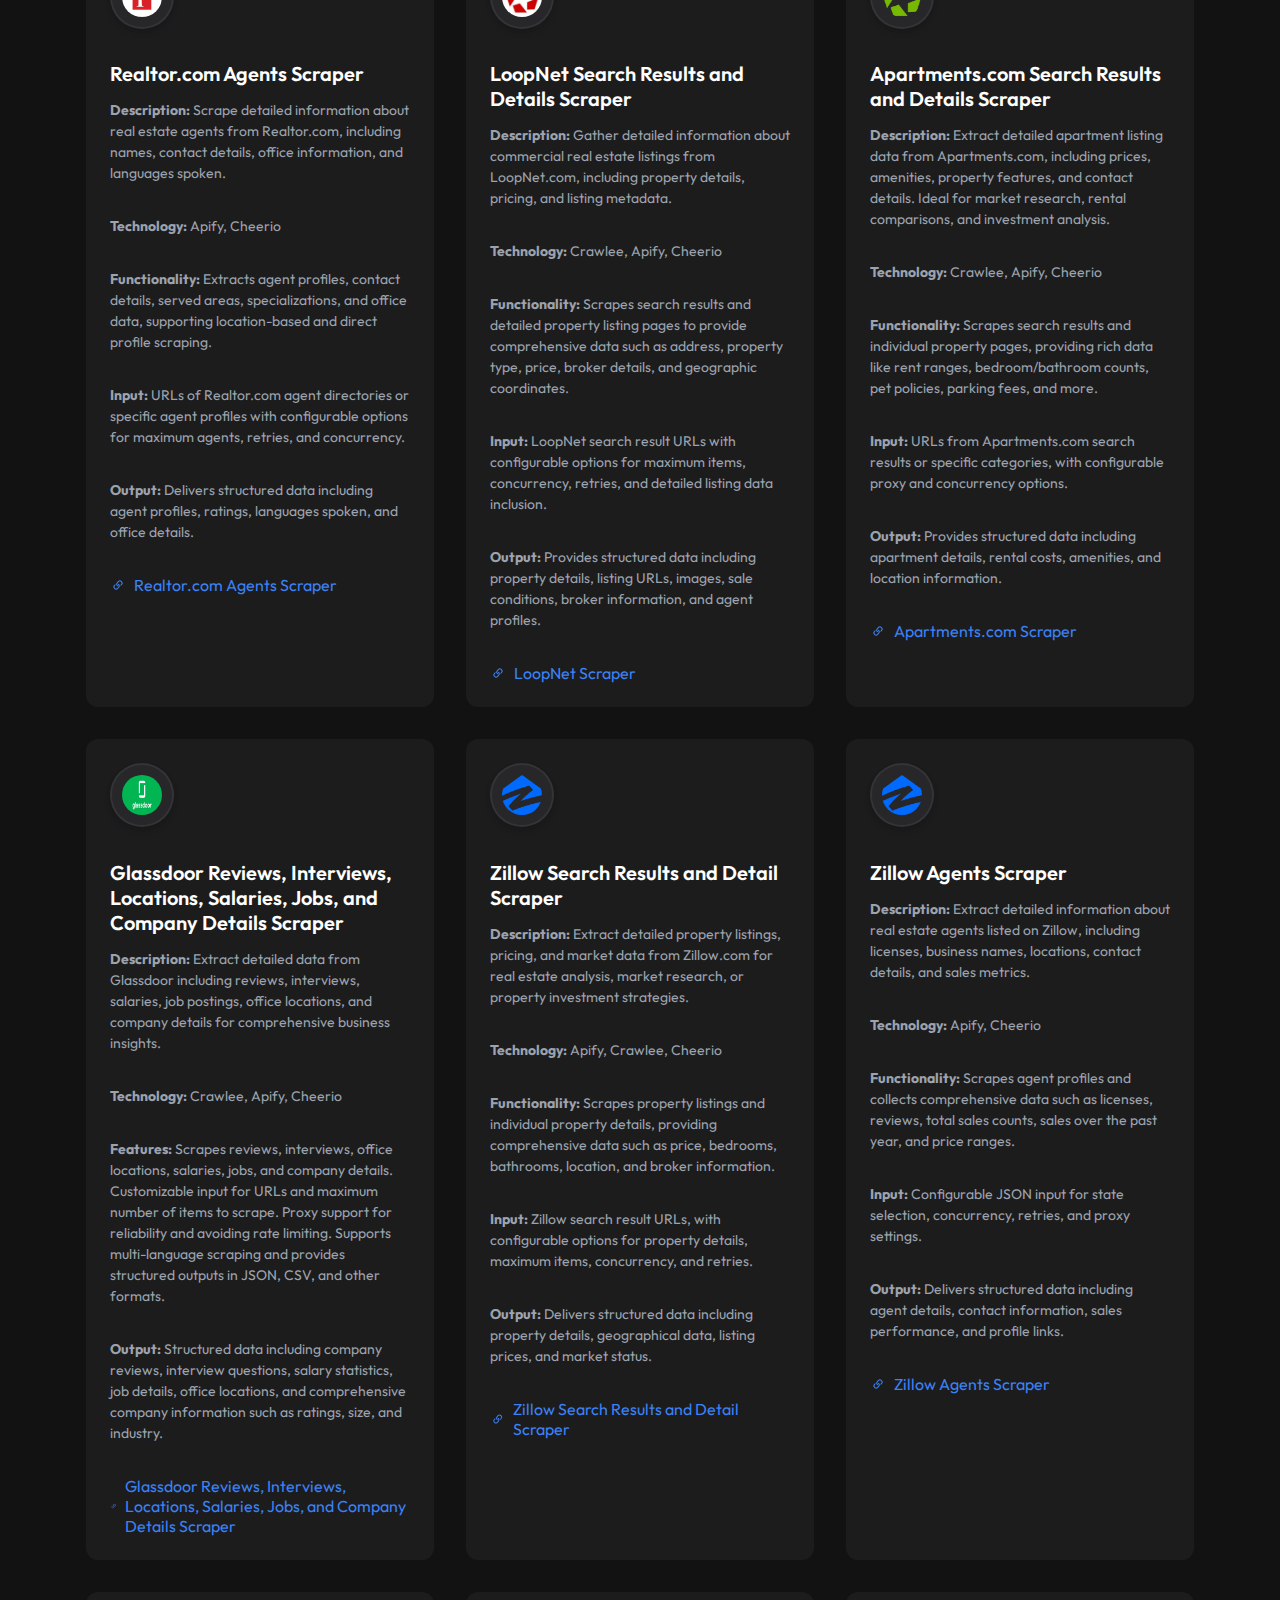
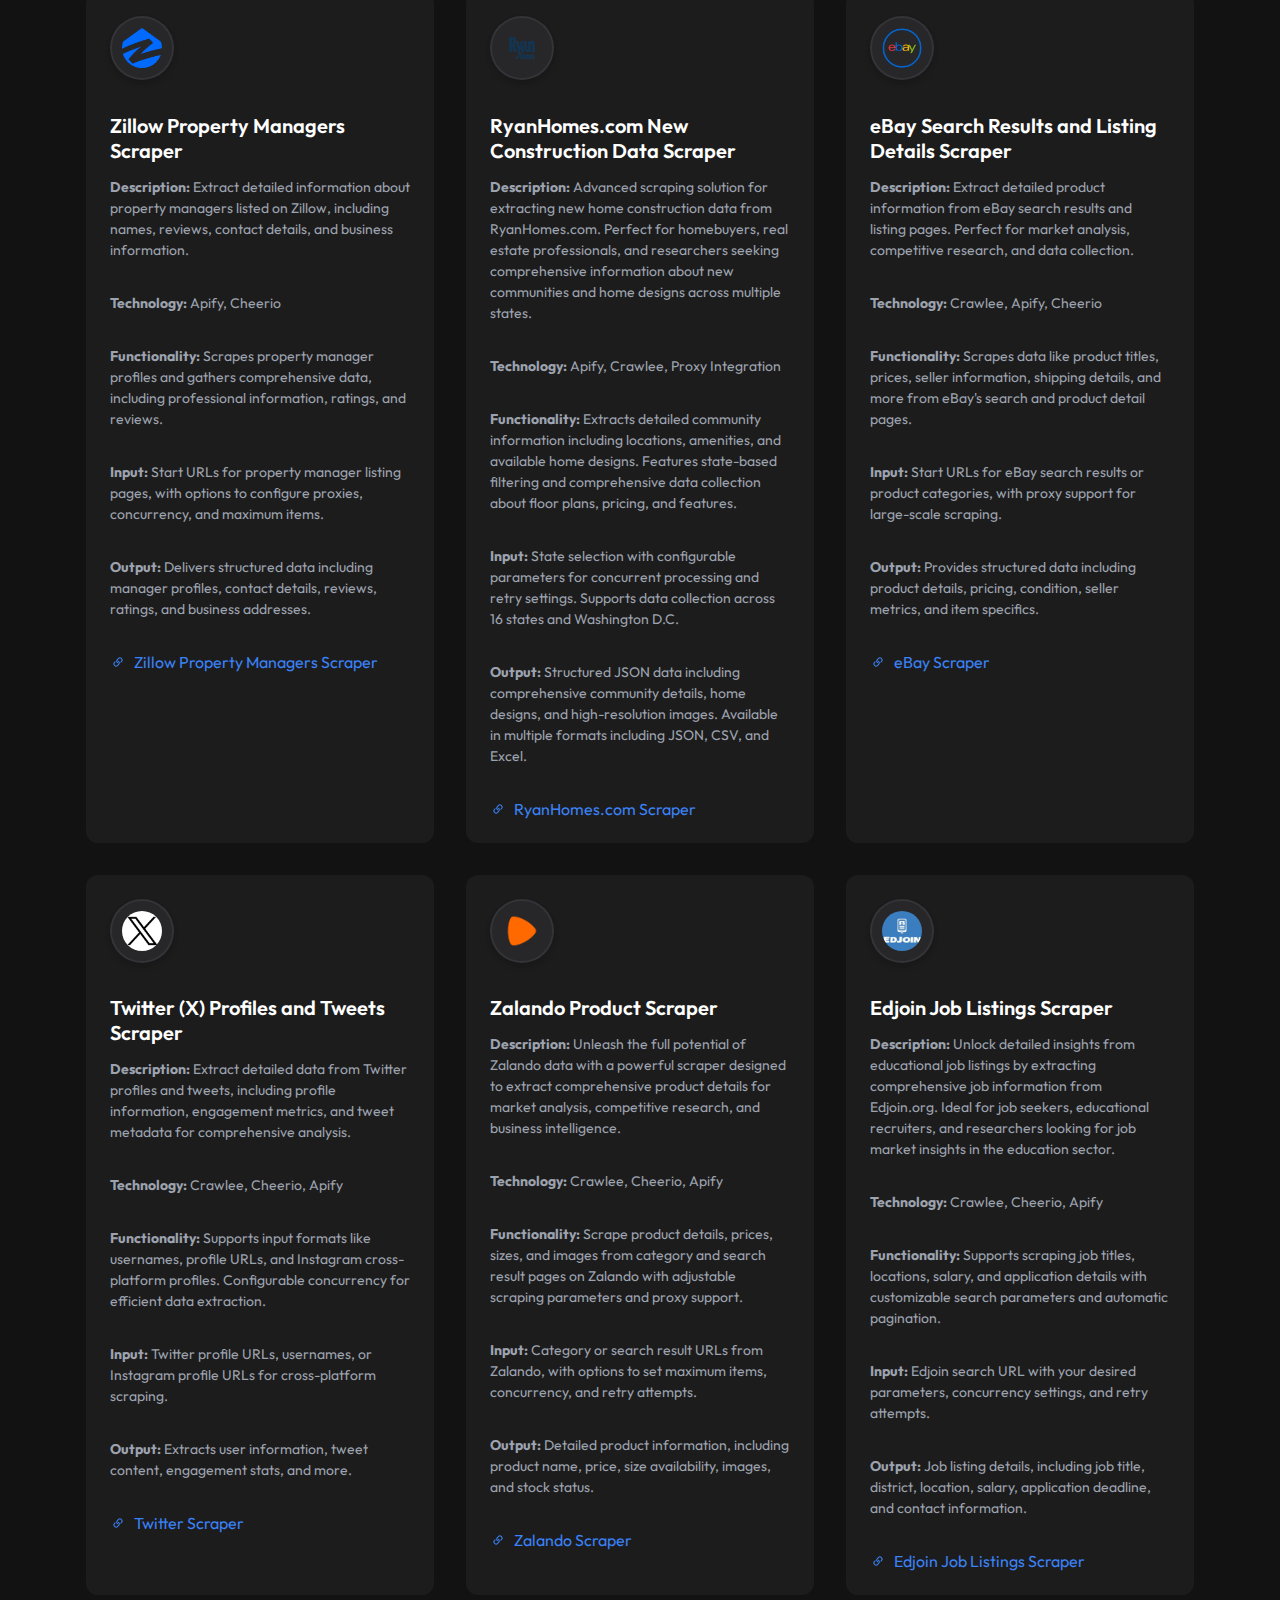
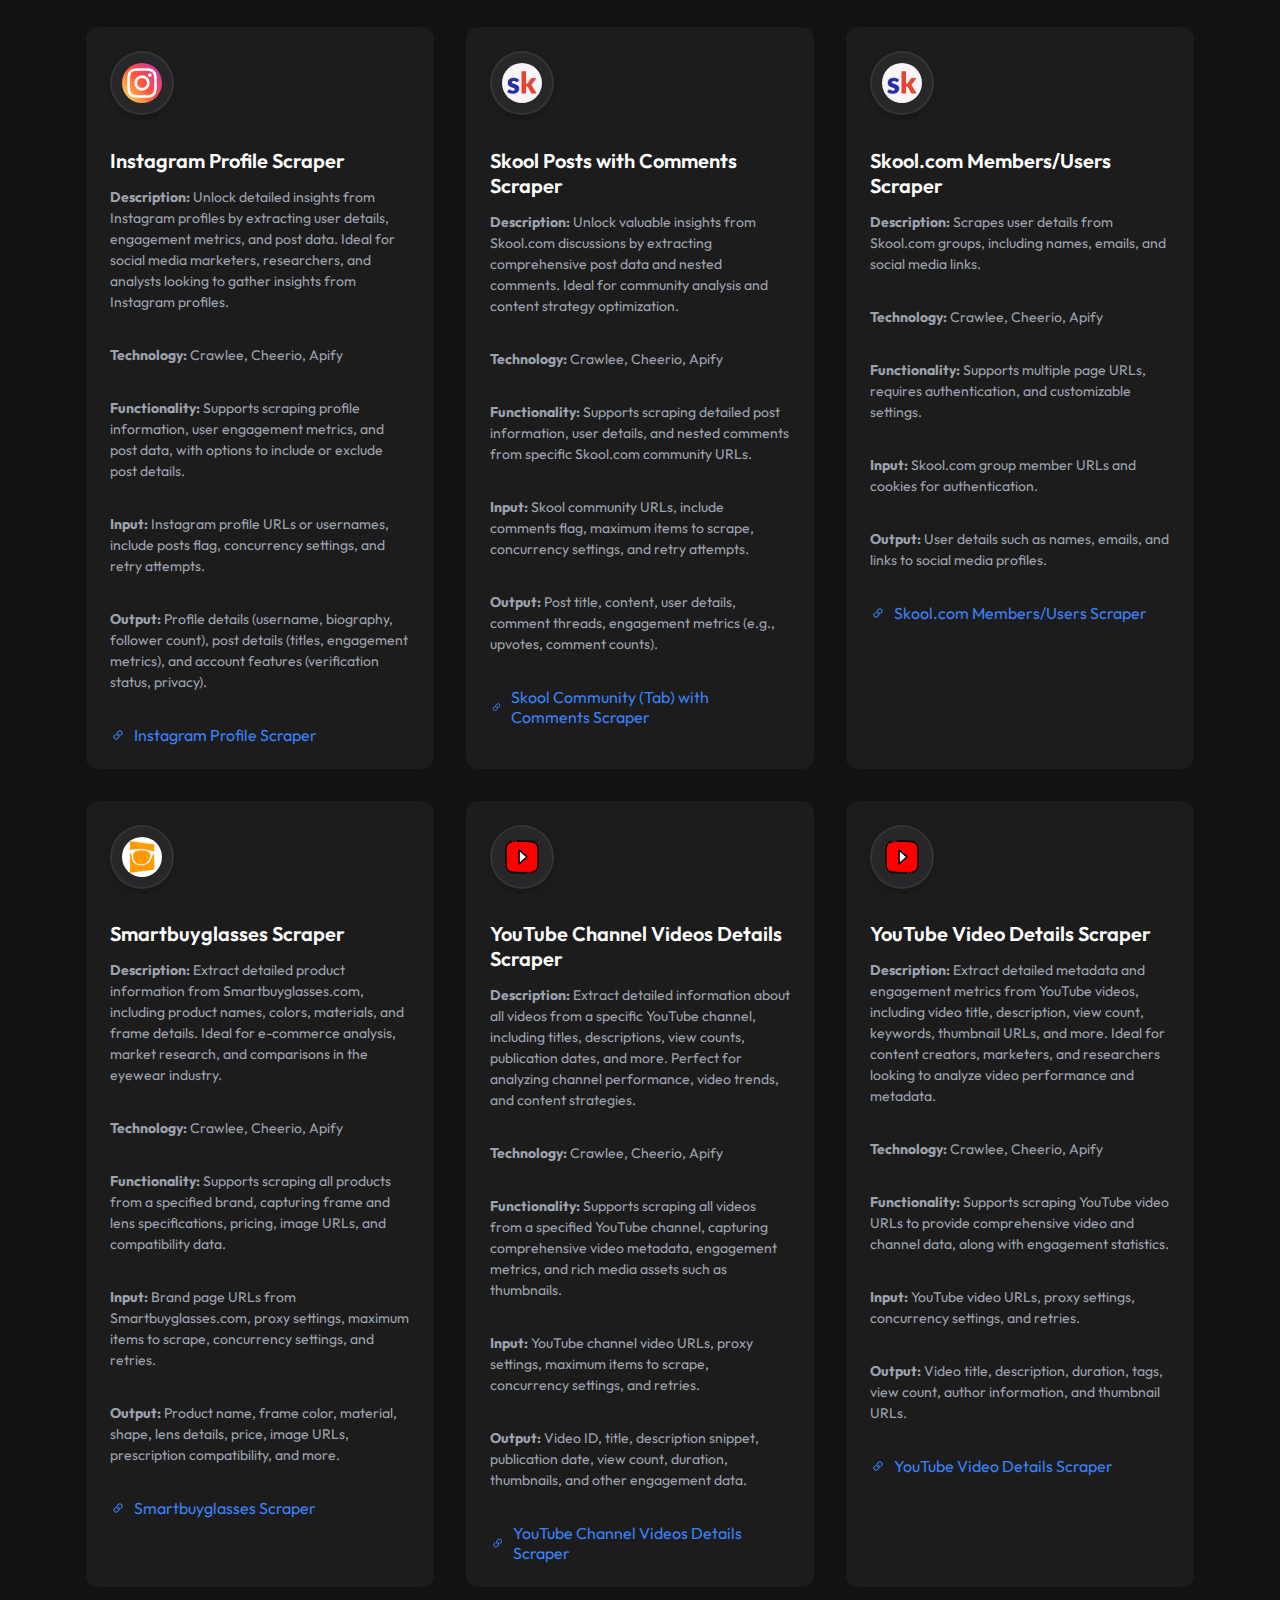
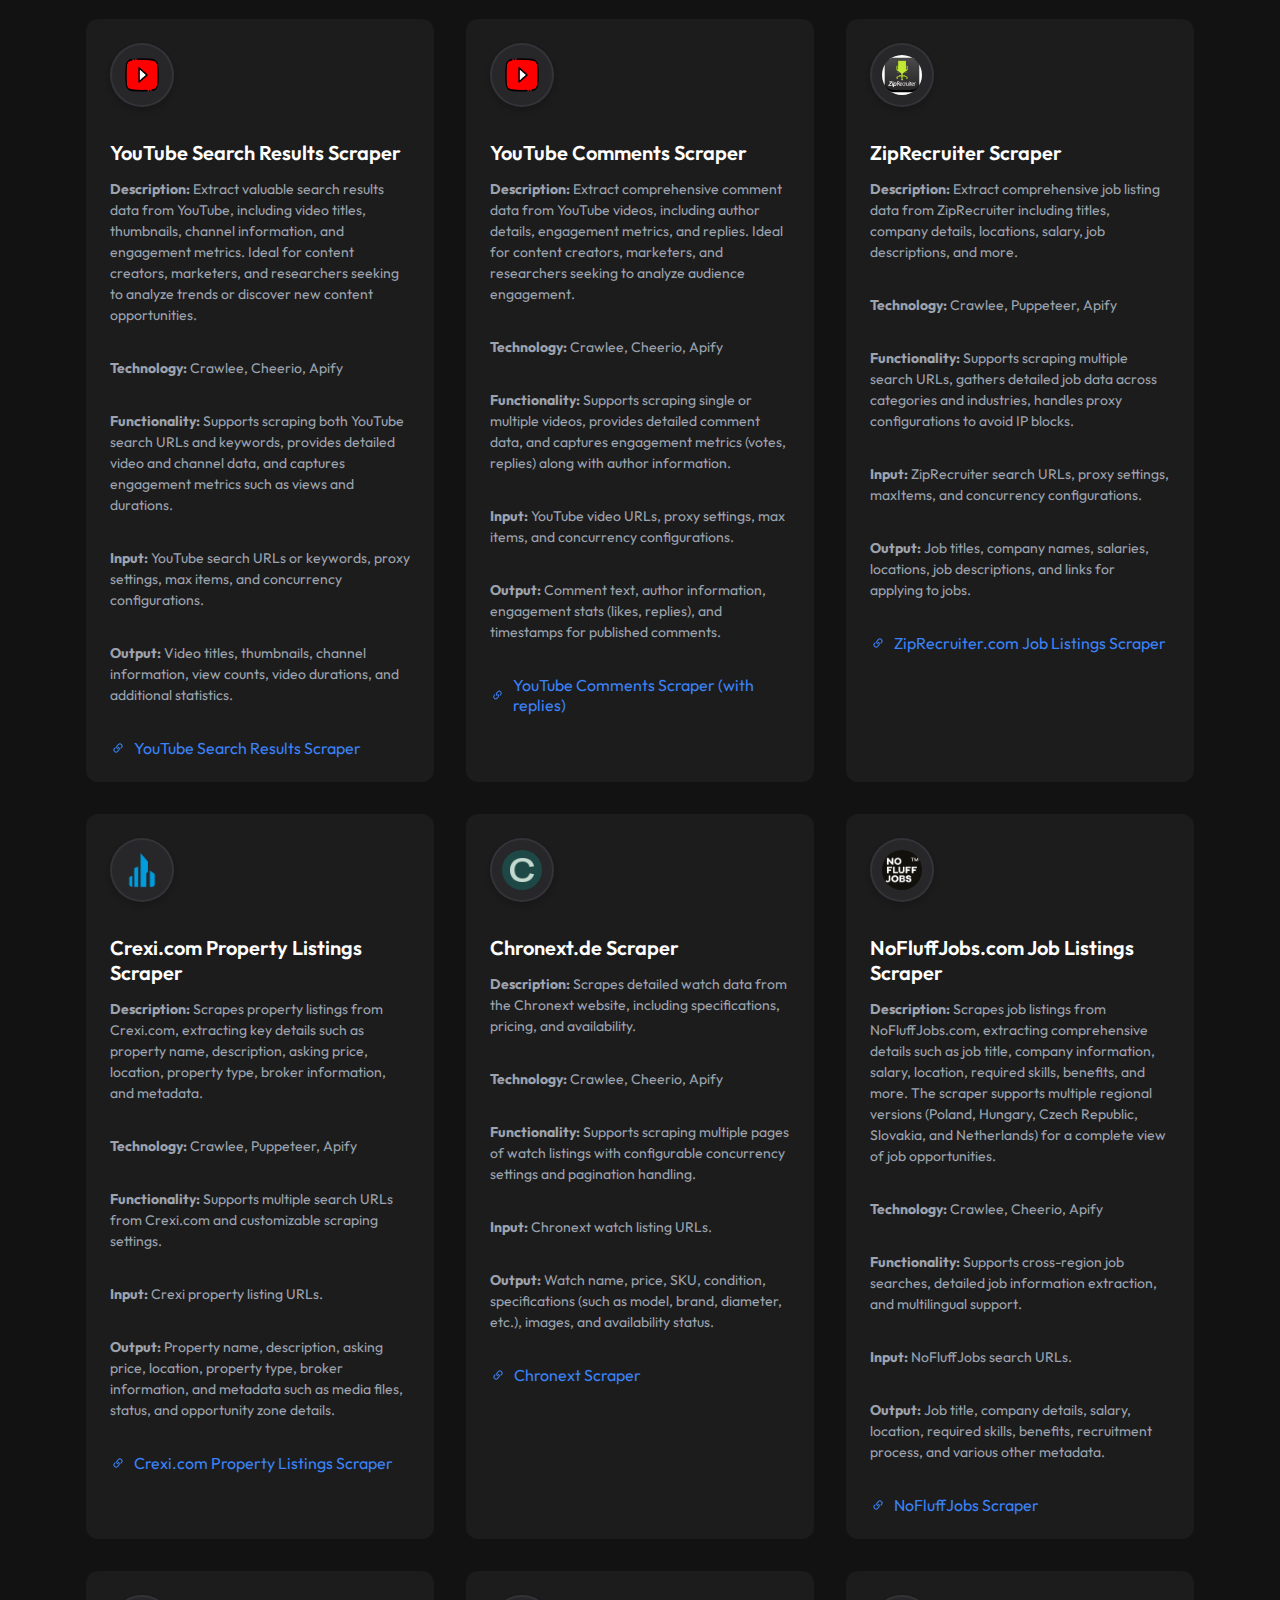
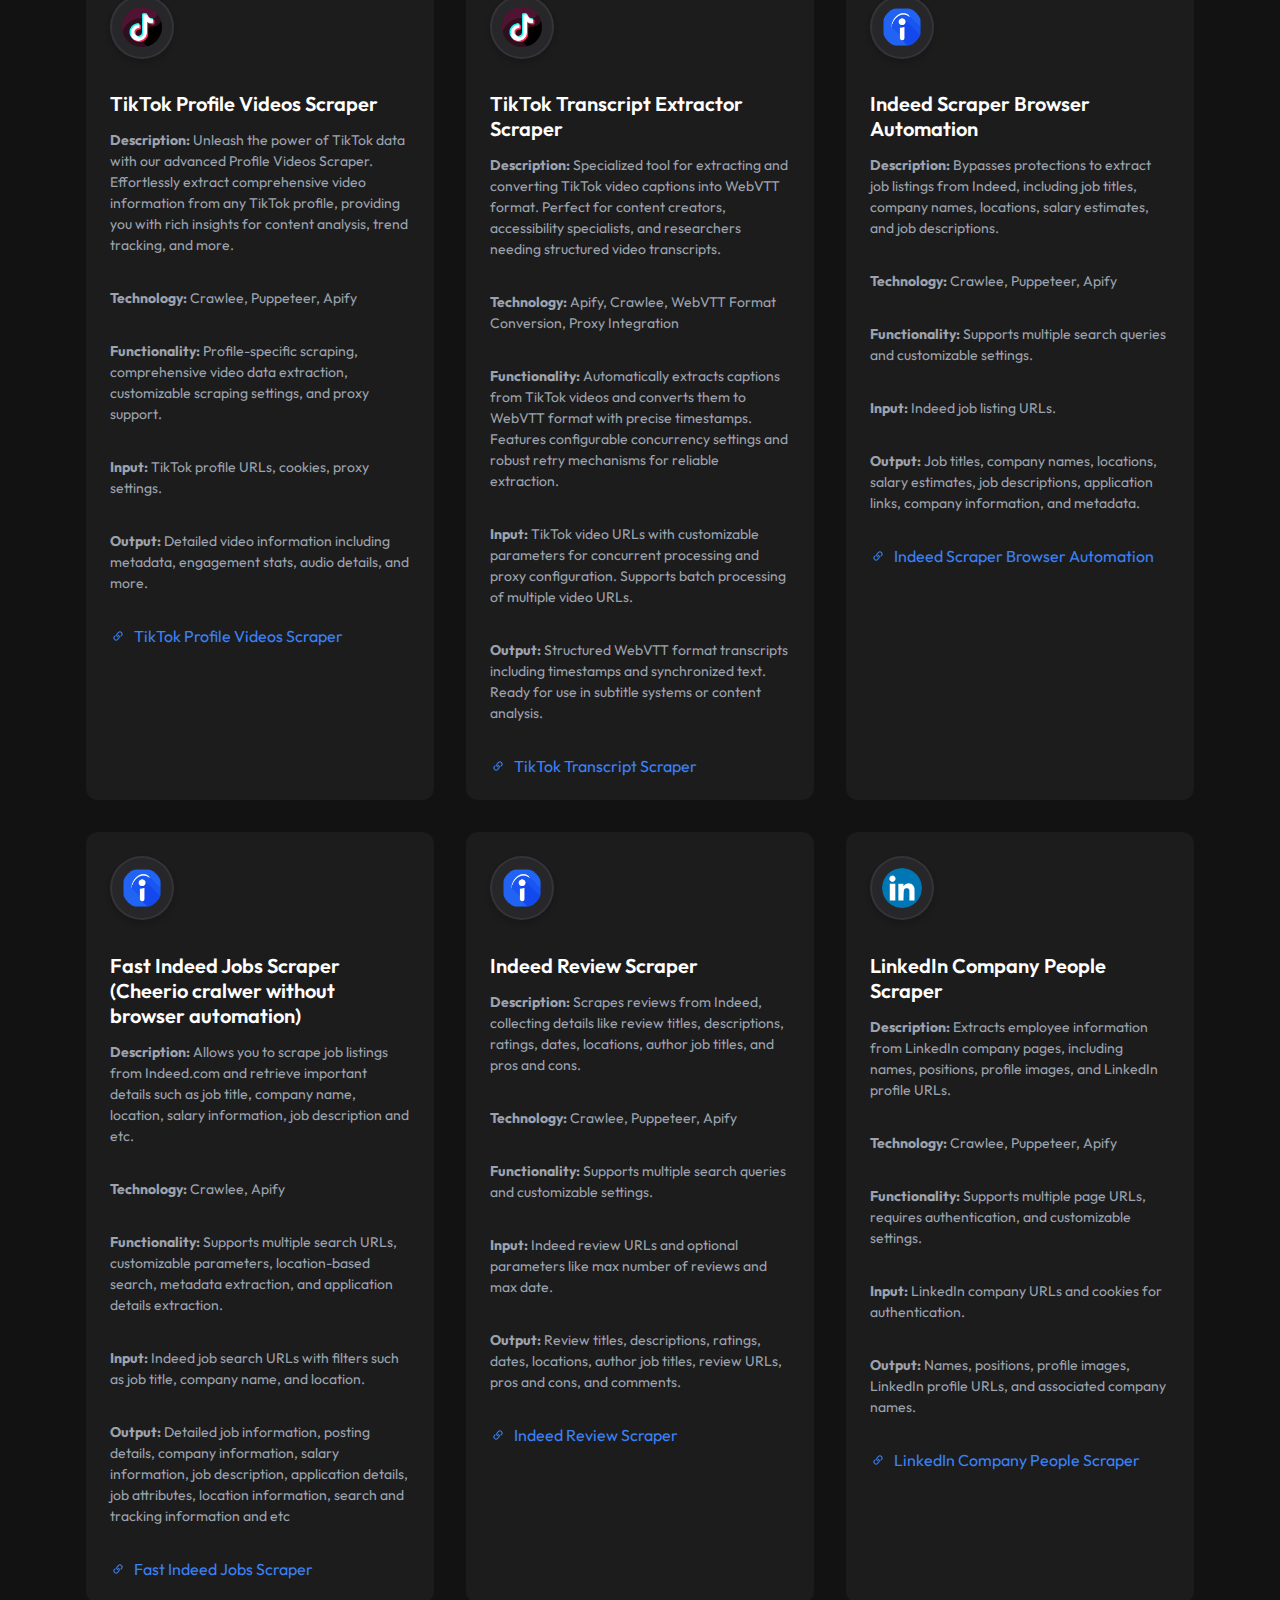
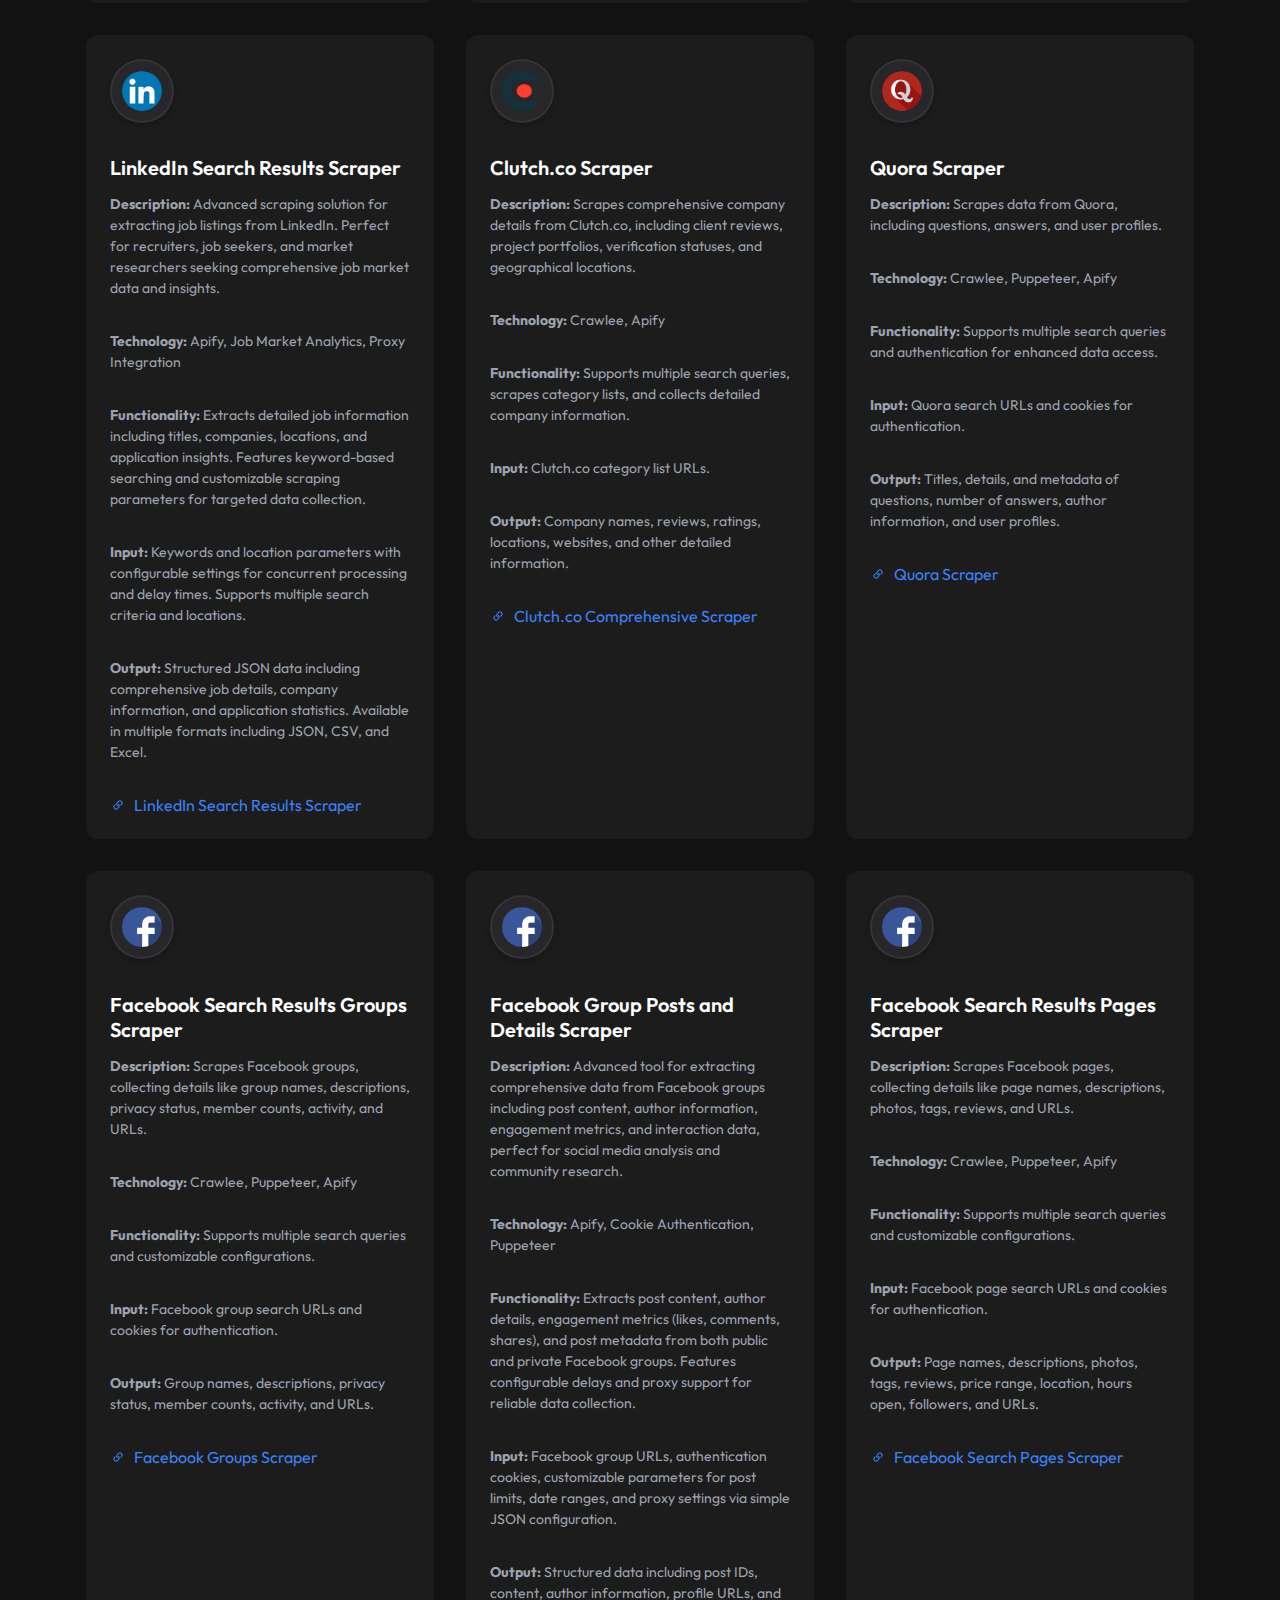
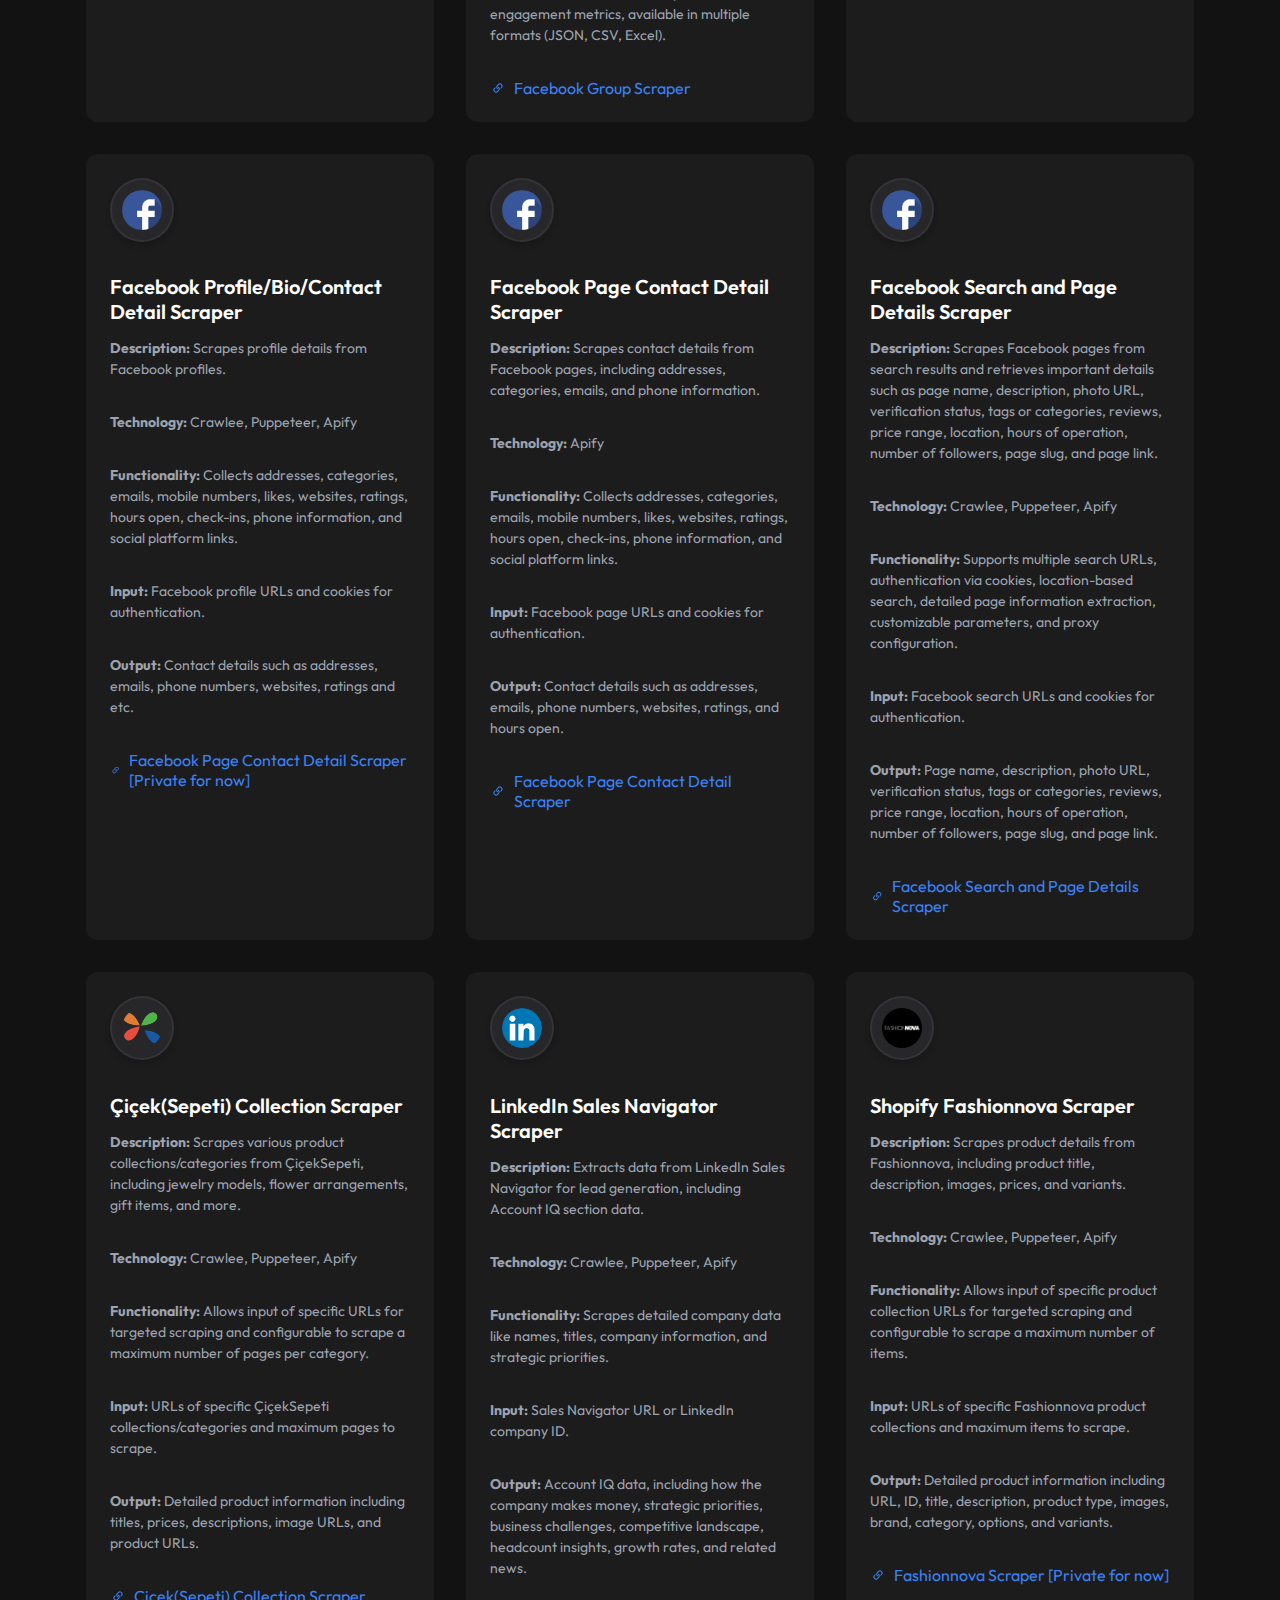
==== commit b81211c6: "ryanhomes" ====
--- a/index.html
+++ b/index.html
@@ -437,6 +437,24 @@
                 Zillow Property Managers Scraper
             </a>
         </div>
+
+        <div class="scraper-card">
+            <div class="icon">
+                <img src="/assets/ryanhomes.png" alt="RyanHomes.com Icon">
+            </div>
+            <h2>RyanHomes.com New Construction Data Scraper</h2>
+            <p><strong>Description:</strong> Advanced scraping solution for extracting new home construction data from RyanHomes.com. Perfect for homebuyers, real estate professionals, and researchers seeking comprehensive information about new communities and home designs across multiple states.</p>
+            <p><strong>Technology:</strong> Apify, Crawlee, Proxy Integration</p>
+            <p><strong>Functionality:</strong> Extracts detailed community information including locations, amenities, and available home designs. Features state-based filtering and comprehensive data collection about floor plans, pricing, and features.</p>
+            <p><strong>Input:</strong> State selection with configurable parameters for concurrent processing and retry settings. Supports data collection across 16 states and Washington D.C.</p>
+            <p><strong>Output:</strong> Structured JSON data including comprehensive community details, home designs, and high-resolution images. Available in multiple formats including JSON, CSV, and Excel.</p>
+            <a href="https://apify.com/memo23/apify-ryanhomes-scraper">
+                <svg viewBox="0 0 24 24" aria-hidden="true" class="link-icon">
+                    <path d="M15.712 11.823a.75.75 0 1 0 1.06 1.06l-1.06-1.06Zm-4.95 1.768a.75.75 0 0 0 1.06-1.06l-1.06 1.06Zm-2.475-1.414a.75.75 0 1 0-1.06-1.06l1.06 1.06Zm4.95-1.768a.75.75 0 1 0-1.06 1.06l1.06-1.06Zm3.359.53-.884.884 1.06 1.06.885-.883-1.061-1.06Zm-4.95-2.12 1.414-1.415L12 6.344l-1.415 1.413 1.061 1.061Zm0 3.535a2.5 2.5 0 0 1 0-3.536l-1.06-1.06a4 4 0 0 0 0 5.656l1.06-1.06Zm4.95-4.95a2.5 2.5 0 0 1 0 3.535L17.656 12a4 4 0 0 0 0-5.657l-1.06 1.06Zm1.06-1.06a4 4 0 0 0-5.656 0l1.06 1.06a2.5 2.5 0 0 1 3.536 0l1.06-1.06Zm-7.07 7.07.176.177 1.06-1.06-.176-.177-1.06 1.06Zm-3.183-.353.884-.884-1.06-1.06-.884.883 1.06 1.06Zm4.95 2.121-1.414 1.414 1.06 1.06 1.415-1.413-1.06-1.061Zm0-3.536a2.5 2.5 0 0 1 0 3.536l1.06 1.06a4 4 0 0 0 0-5.656l-1.06 1.06Zm-4.95 4.95a2.5 2.5 0 0 1 0-3.535L6.344 12a4 4 0 0 0 0 5.656l1.06-1.06Zm-1.06 1.06a4 4 0 0 0 5.657 0l-1.061-1.06a2.5 2.5 0 0 1-3.535 0l-1.061 1.06Zm7.07-7.07-.176-.177-1.06 1.06.176.178 1.06-1.061Z" fill="currentColor"></path>
+                </svg>
+                RyanHomes.com Scraper
+            </a>
+        </div>
         
         
         
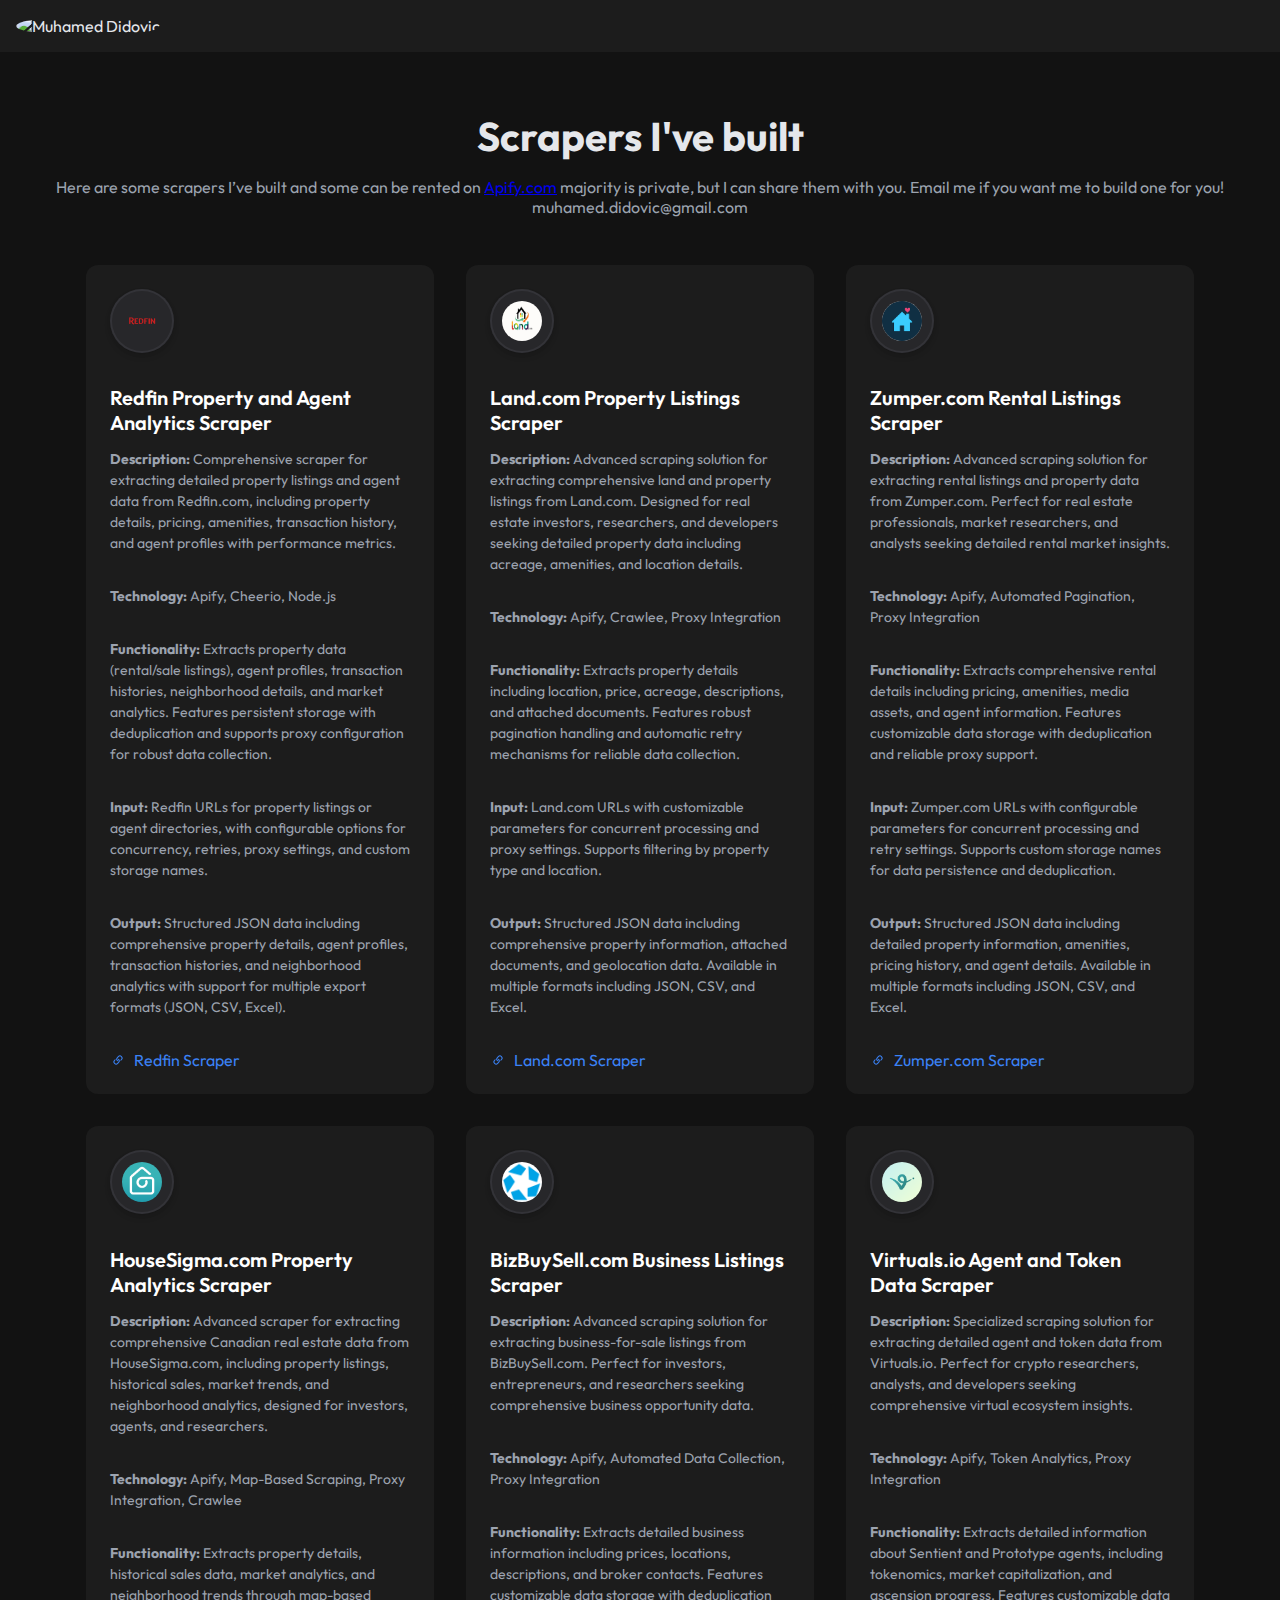
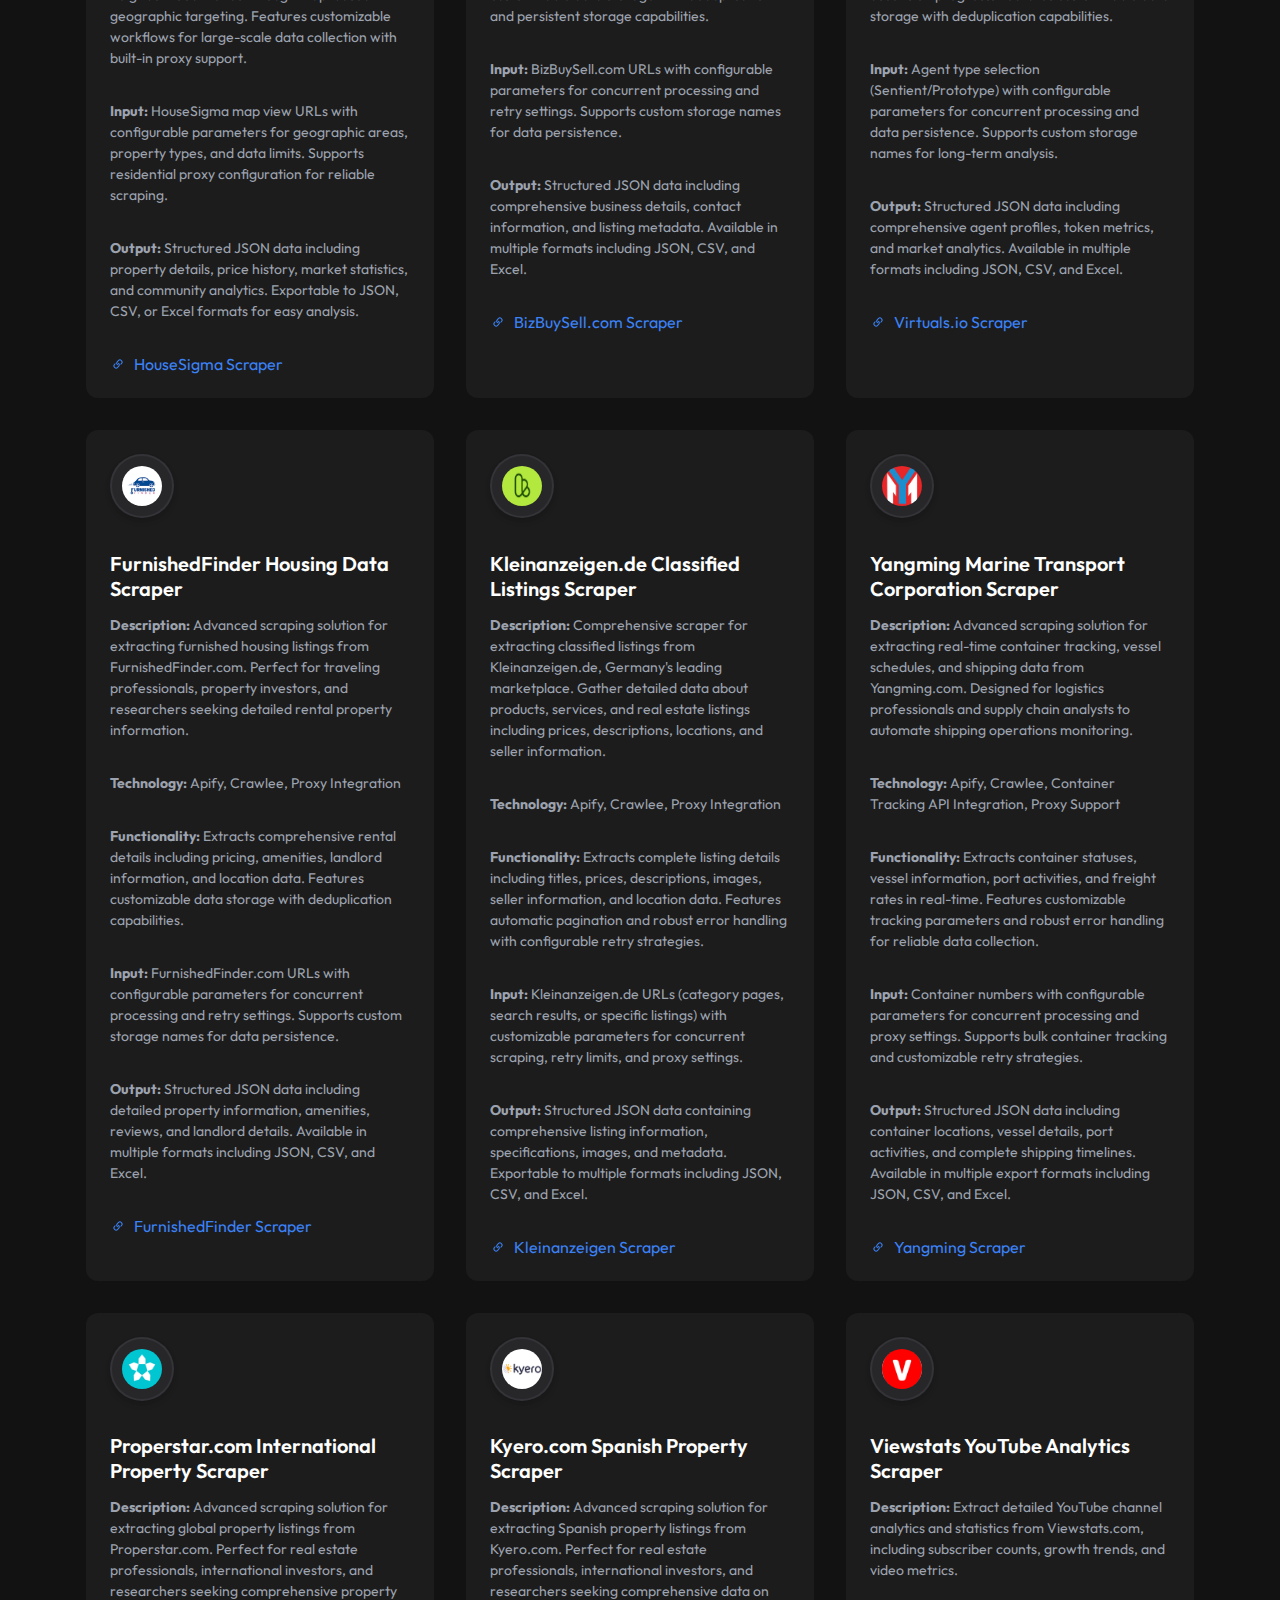
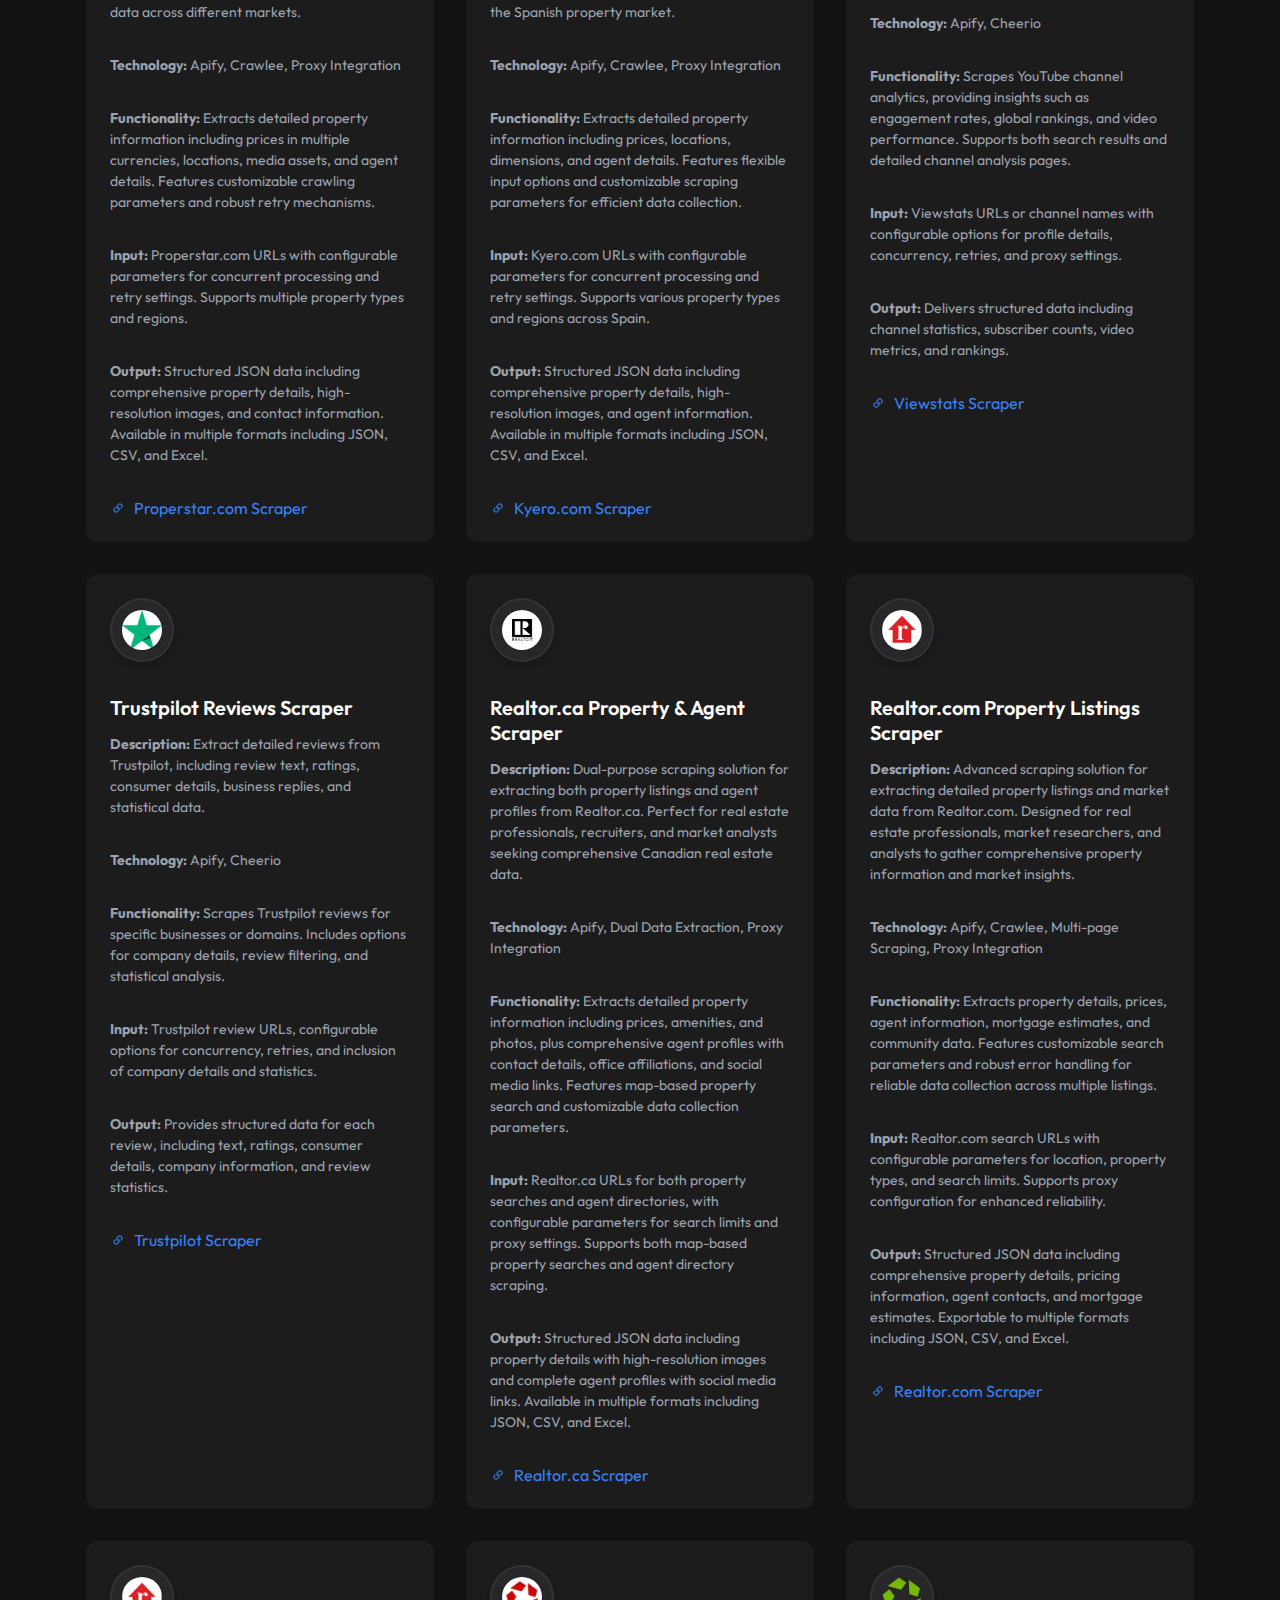
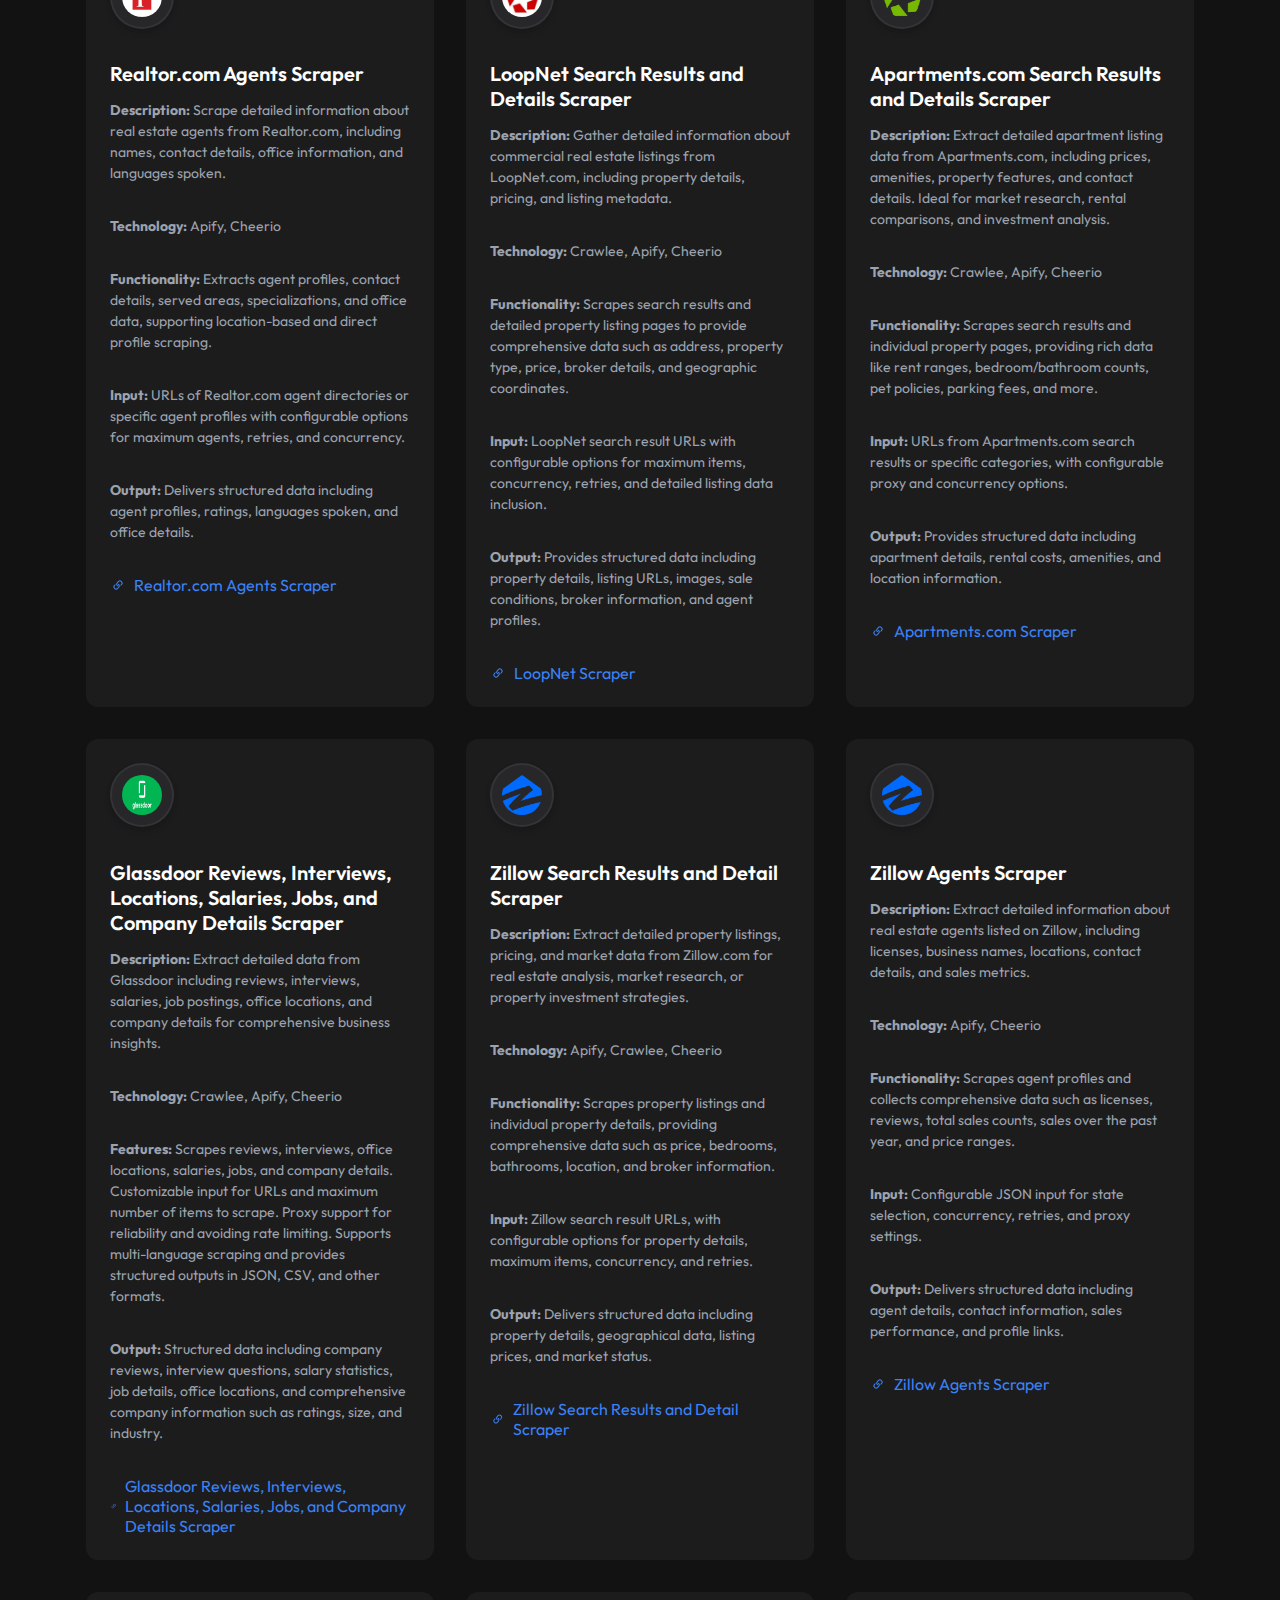
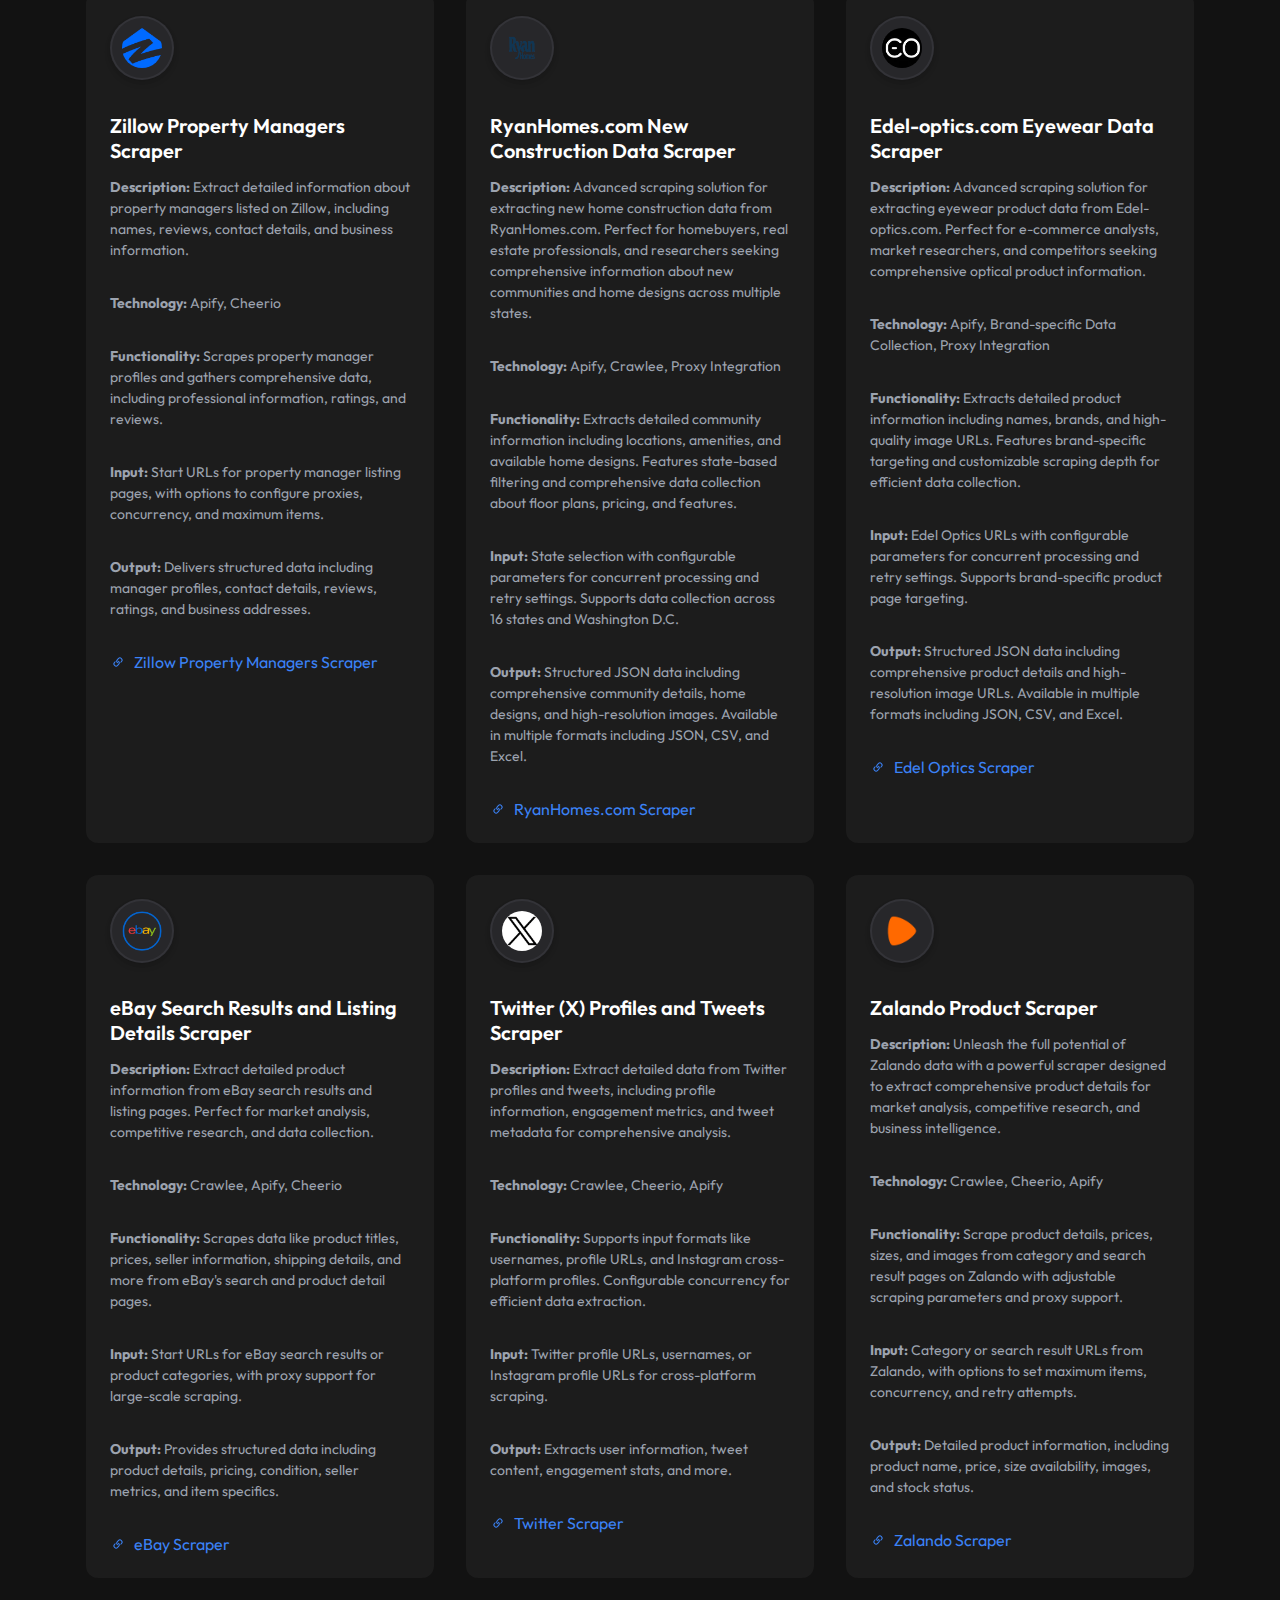
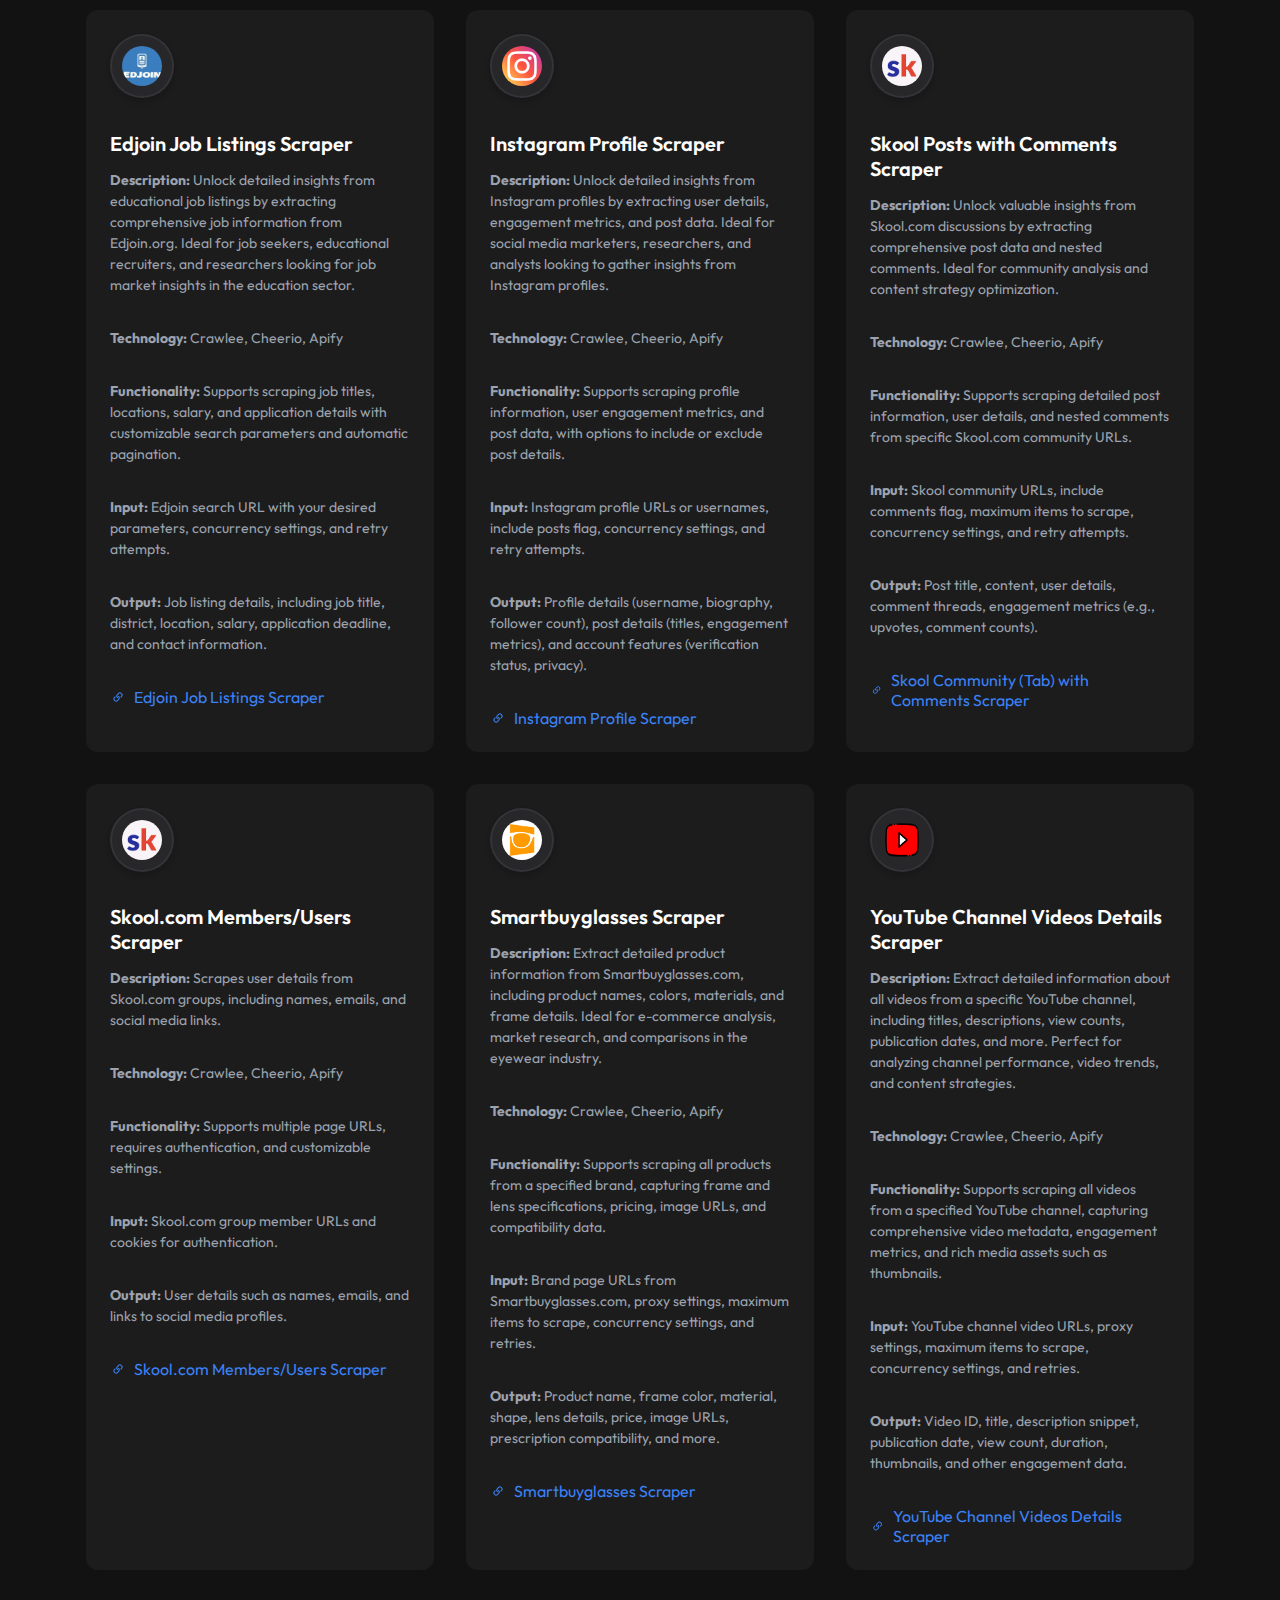
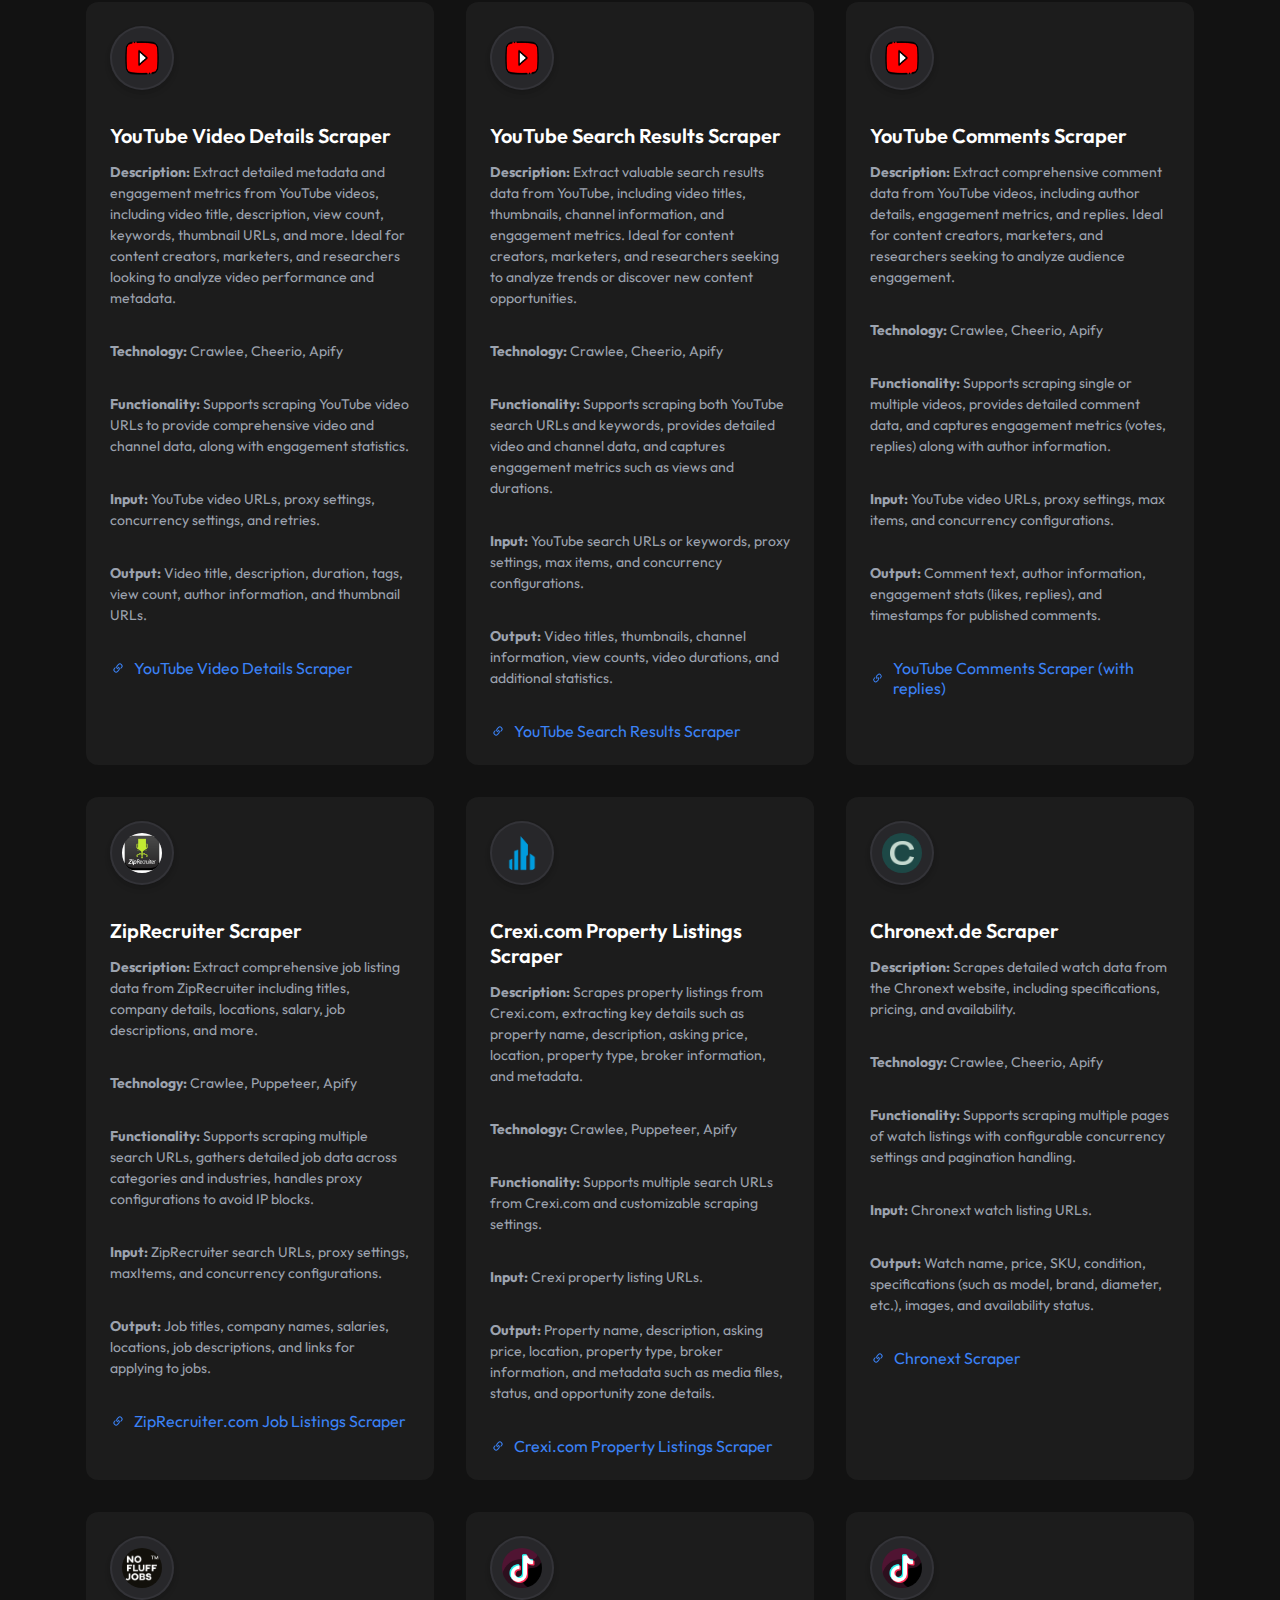
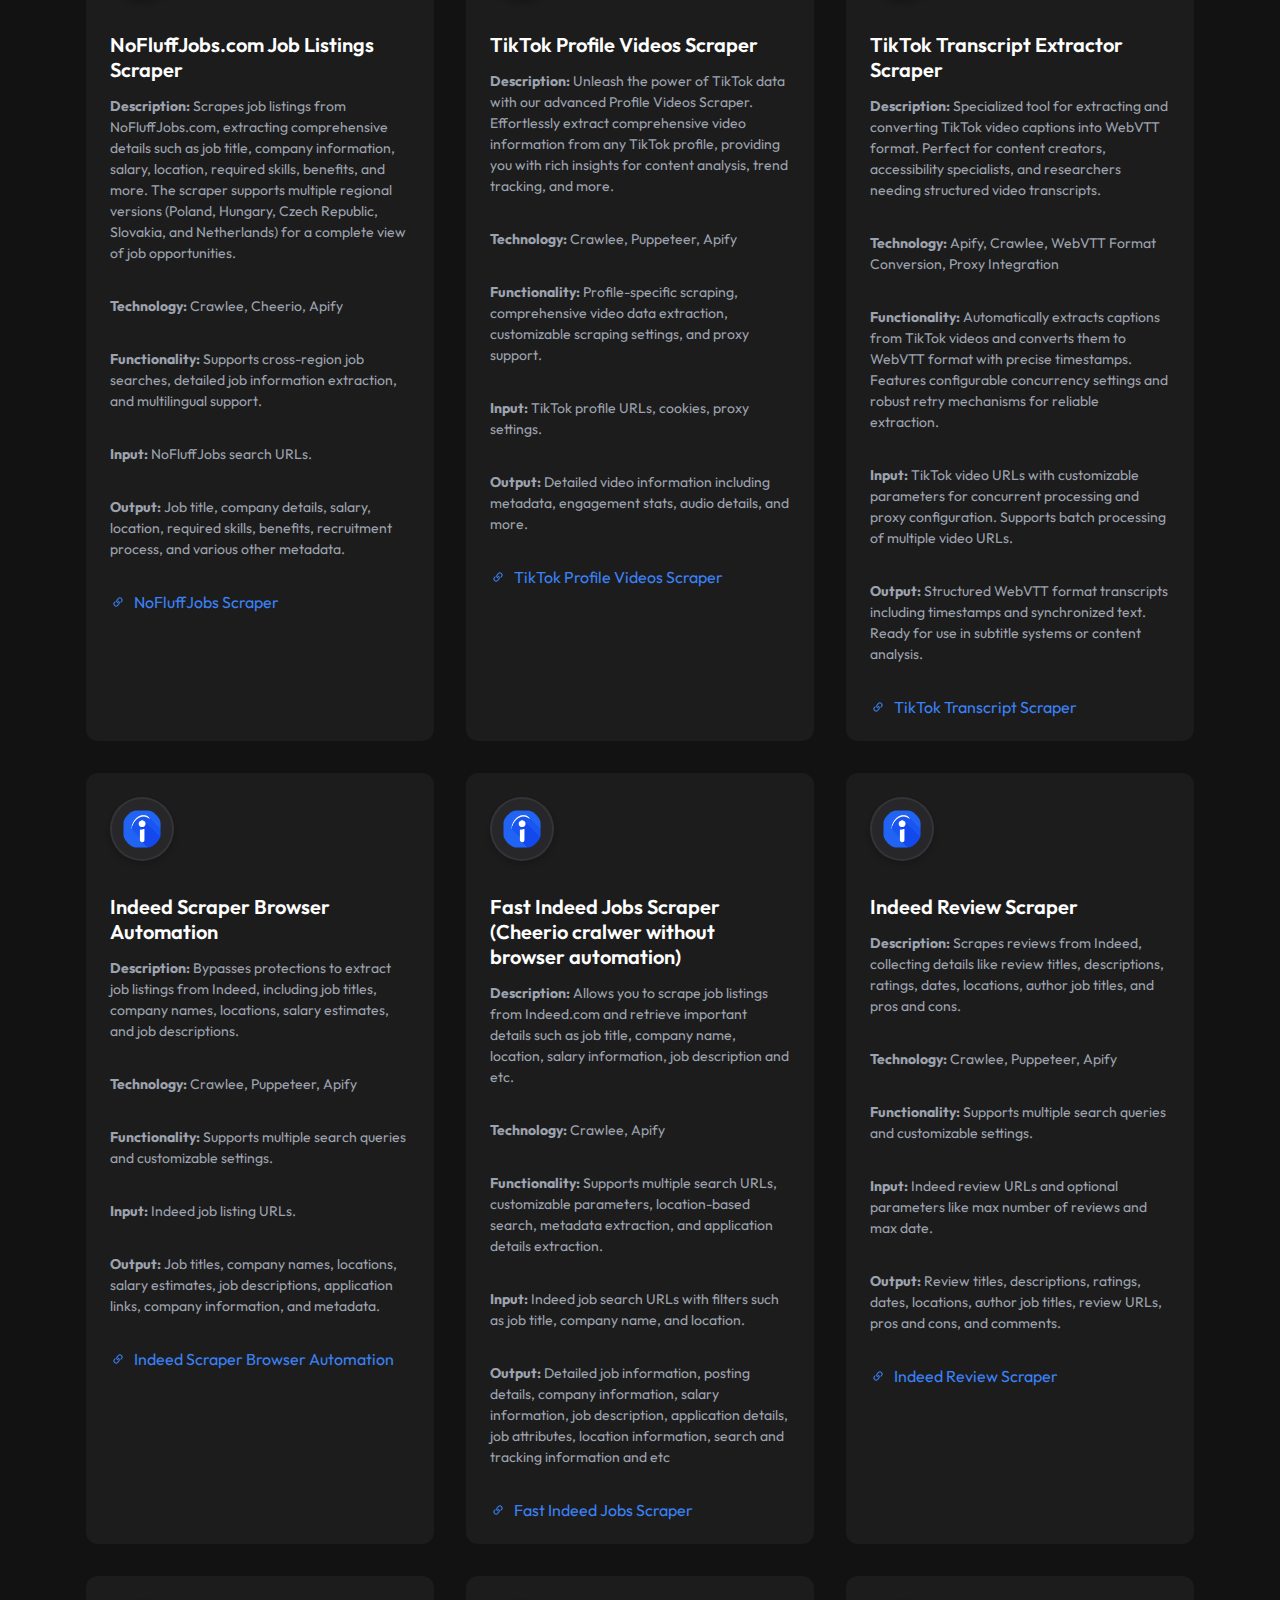
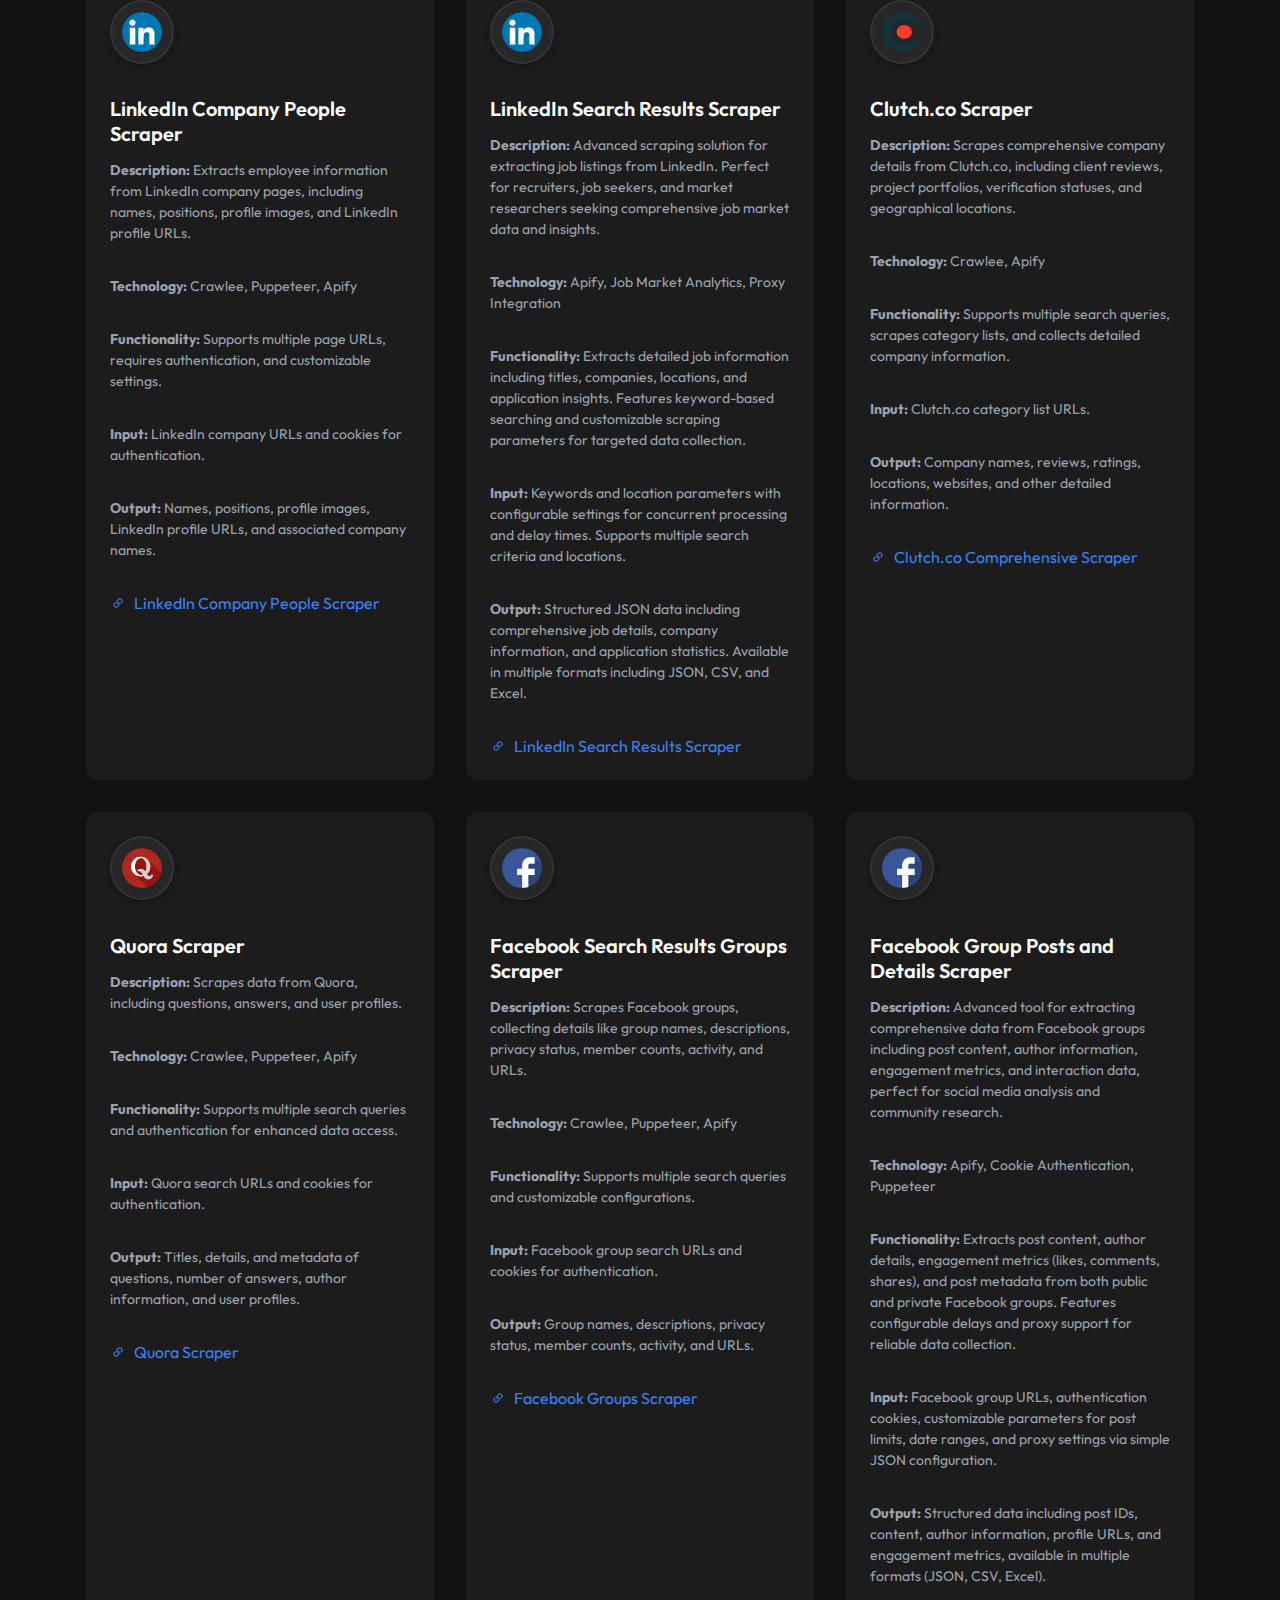
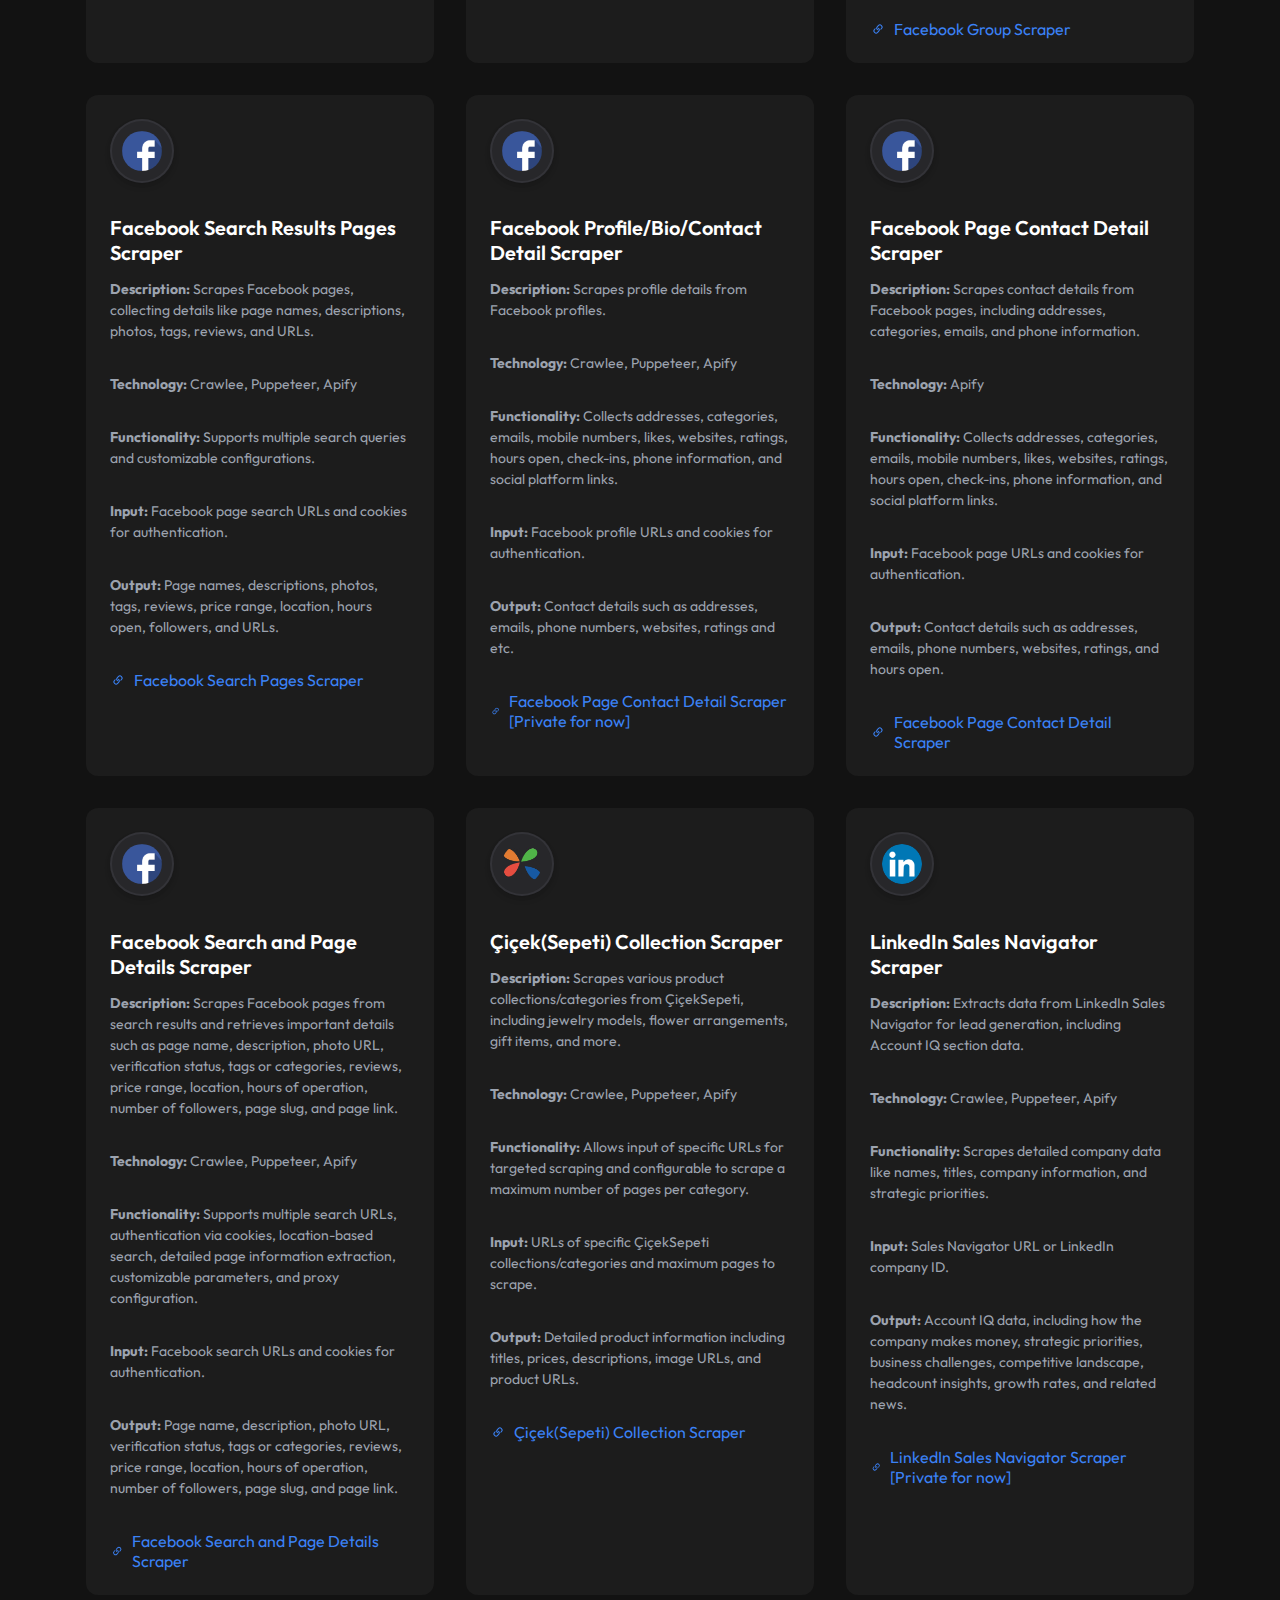
==== commit 4e76db1b: "edel optics" ====
--- a/index.html
+++ b/index.html
@@ -455,6 +455,23 @@
                 RyanHomes.com Scraper
             </a>
         </div>
+        <div class="scraper-card">
+            <div class="icon">
+                <img src="/assets/edel-optics.webp" alt="Edel Optics Icon">
+            </div>
+            <h2>Edel-optics.com Eyewear Data Scraper</h2>
+            <p><strong>Description:</strong> Advanced scraping solution for extracting eyewear product data from Edel-optics.com. Perfect for e-commerce analysts, market researchers, and competitors seeking comprehensive optical product information.</p>
+            <p><strong>Technology:</strong> Apify, Brand-specific Data Collection, Proxy Integration</p>
+            <p><strong>Functionality:</strong> Extracts detailed product information including names, brands, and high-quality image URLs. Features brand-specific targeting and customizable scraping depth for efficient data collection.</p>
+            <p><strong>Input:</strong> Edel Optics URLs with configurable parameters for concurrent processing and retry settings. Supports brand-specific product page targeting.</p>
+            <p><strong>Output:</strong> Structured JSON data including comprehensive product details and high-resolution image URLs. Available in multiple formats including JSON, CSV, and Excel.</p>
+            <a href="https://apify.com/memo23/apify-edel-optics-cheerio">
+                <svg viewBox="0 0 24 24" aria-hidden="true" class="link-icon">
+                    <path d="M15.712 11.823a.75.75 0 1 0 1.06 1.06l-1.06-1.06Zm-4.95 1.768a.75.75 0 0 0 1.06-1.06l-1.06 1.06Zm-2.475-1.414a.75.75 0 1 0-1.06-1.06l1.06 1.06Zm4.95-1.768a.75.75 0 1 0-1.06 1.06l1.06-1.06Zm3.359.53-.884.884 1.06 1.06.885-.883-1.061-1.06Zm-4.95-2.12 1.414-1.415L12 6.344l-1.415 1.413 1.061 1.061Zm0 3.535a2.5 2.5 0 0 1 0-3.536l-1.06-1.06a4 4 0 0 0 0 5.656l1.06-1.06Zm4.95-4.95a2.5 2.5 0 0 1 0 3.535L17.656 12a4 4 0 0 0 0-5.657l-1.06 1.06Zm1.06-1.06a4 4 0 0 0-5.656 0l1.06 1.06a2.5 2.5 0 0 1 3.536 0l1.06-1.06Zm-7.07 7.07.176.177 1.06-1.06-.176-.177-1.06 1.06Zm-3.183-.353.884-.884-1.06-1.06-.884.883 1.06 1.06Zm4.95 2.121-1.414 1.414 1.06 1.06 1.415-1.413-1.06-1.061Zm0-3.536a2.5 2.5 0 0 1 0 3.536l1.06 1.06a4 4 0 0 0 0-5.656l-1.06 1.06Zm-4.95 4.95a2.5 2.5 0 0 1 0-3.535L6.344 12a4 4 0 0 0 0 5.656l1.06-1.06Zm-1.06 1.06a4 4 0 0 0 5.657 0l-1.061-1.06a2.5 2.5 0 0 1-3.535 0l-1.061 1.06Zm7.07-7.07-.176-.177-1.06 1.06.176.178 1.06-1.061Z" fill="currentColor"></path>
+                </svg>
+                Edel Optics Scraper
+            </a>
+        </div>
         
         
         
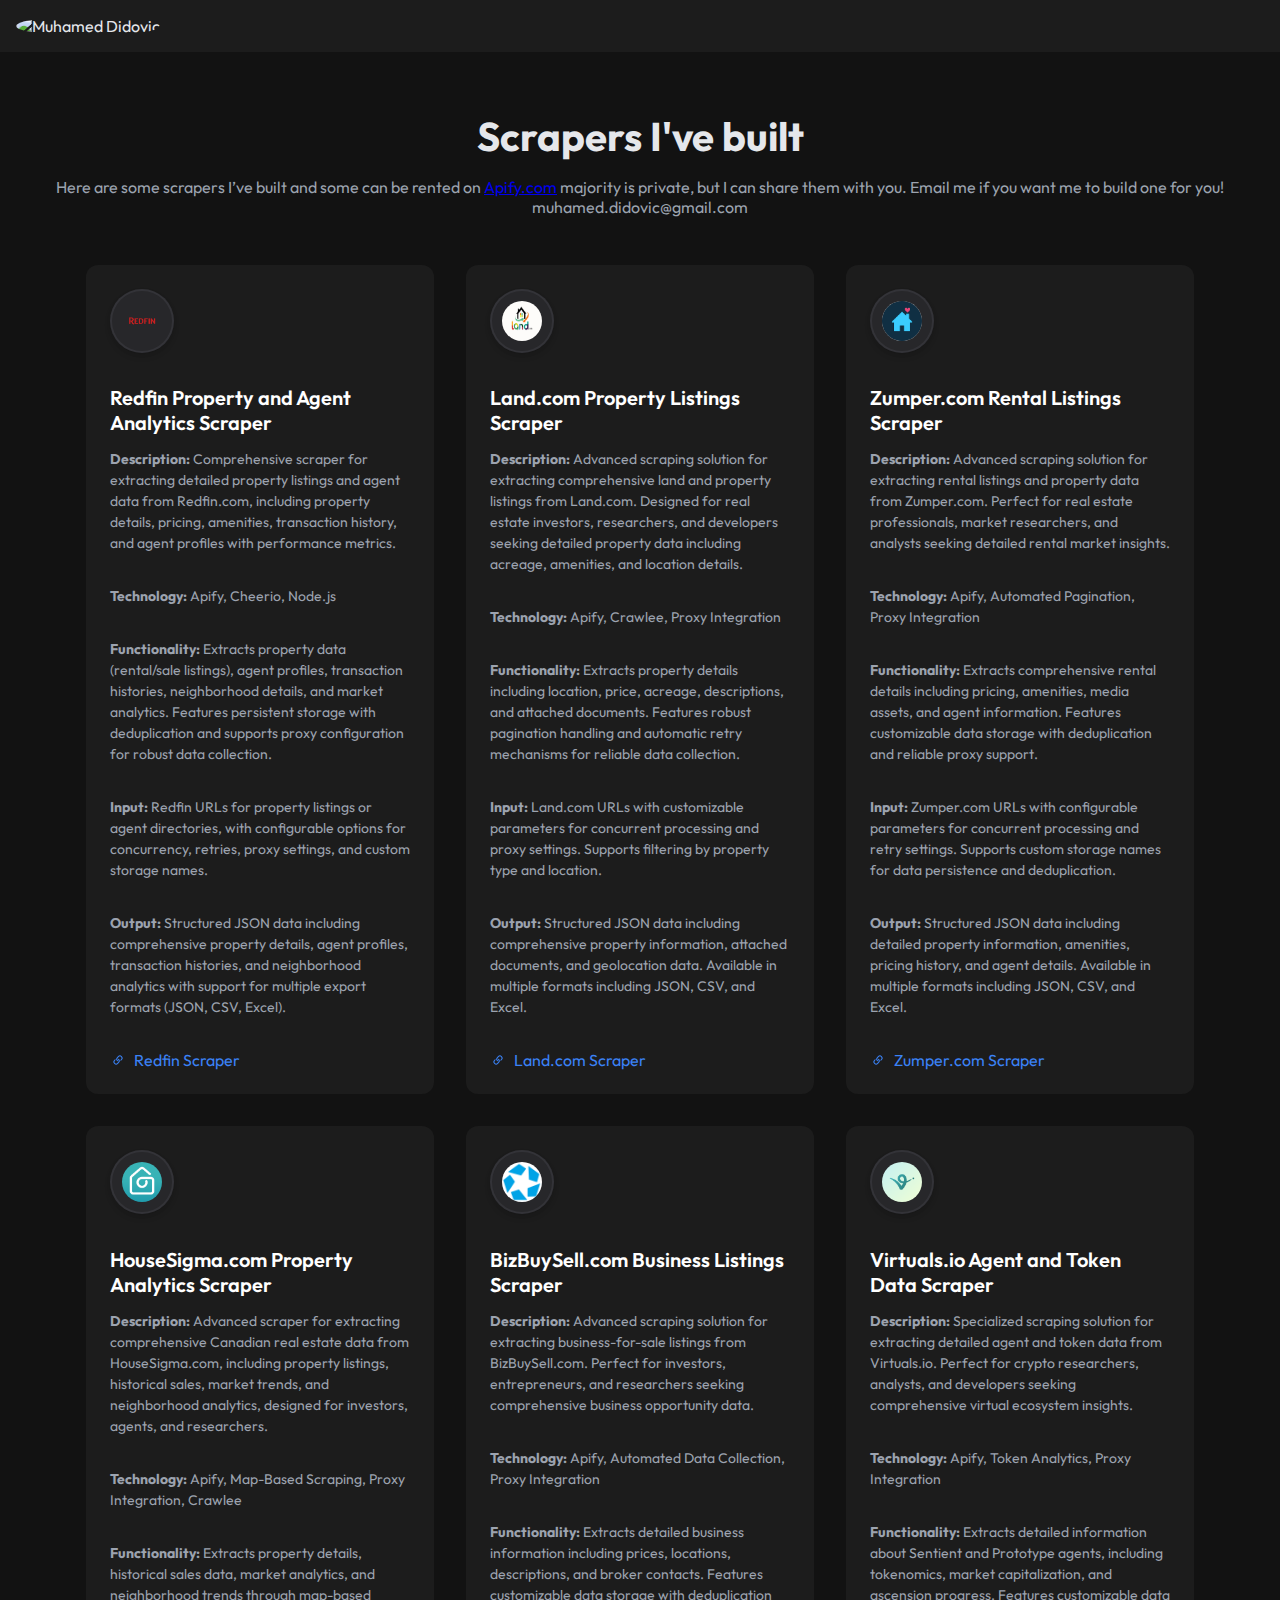
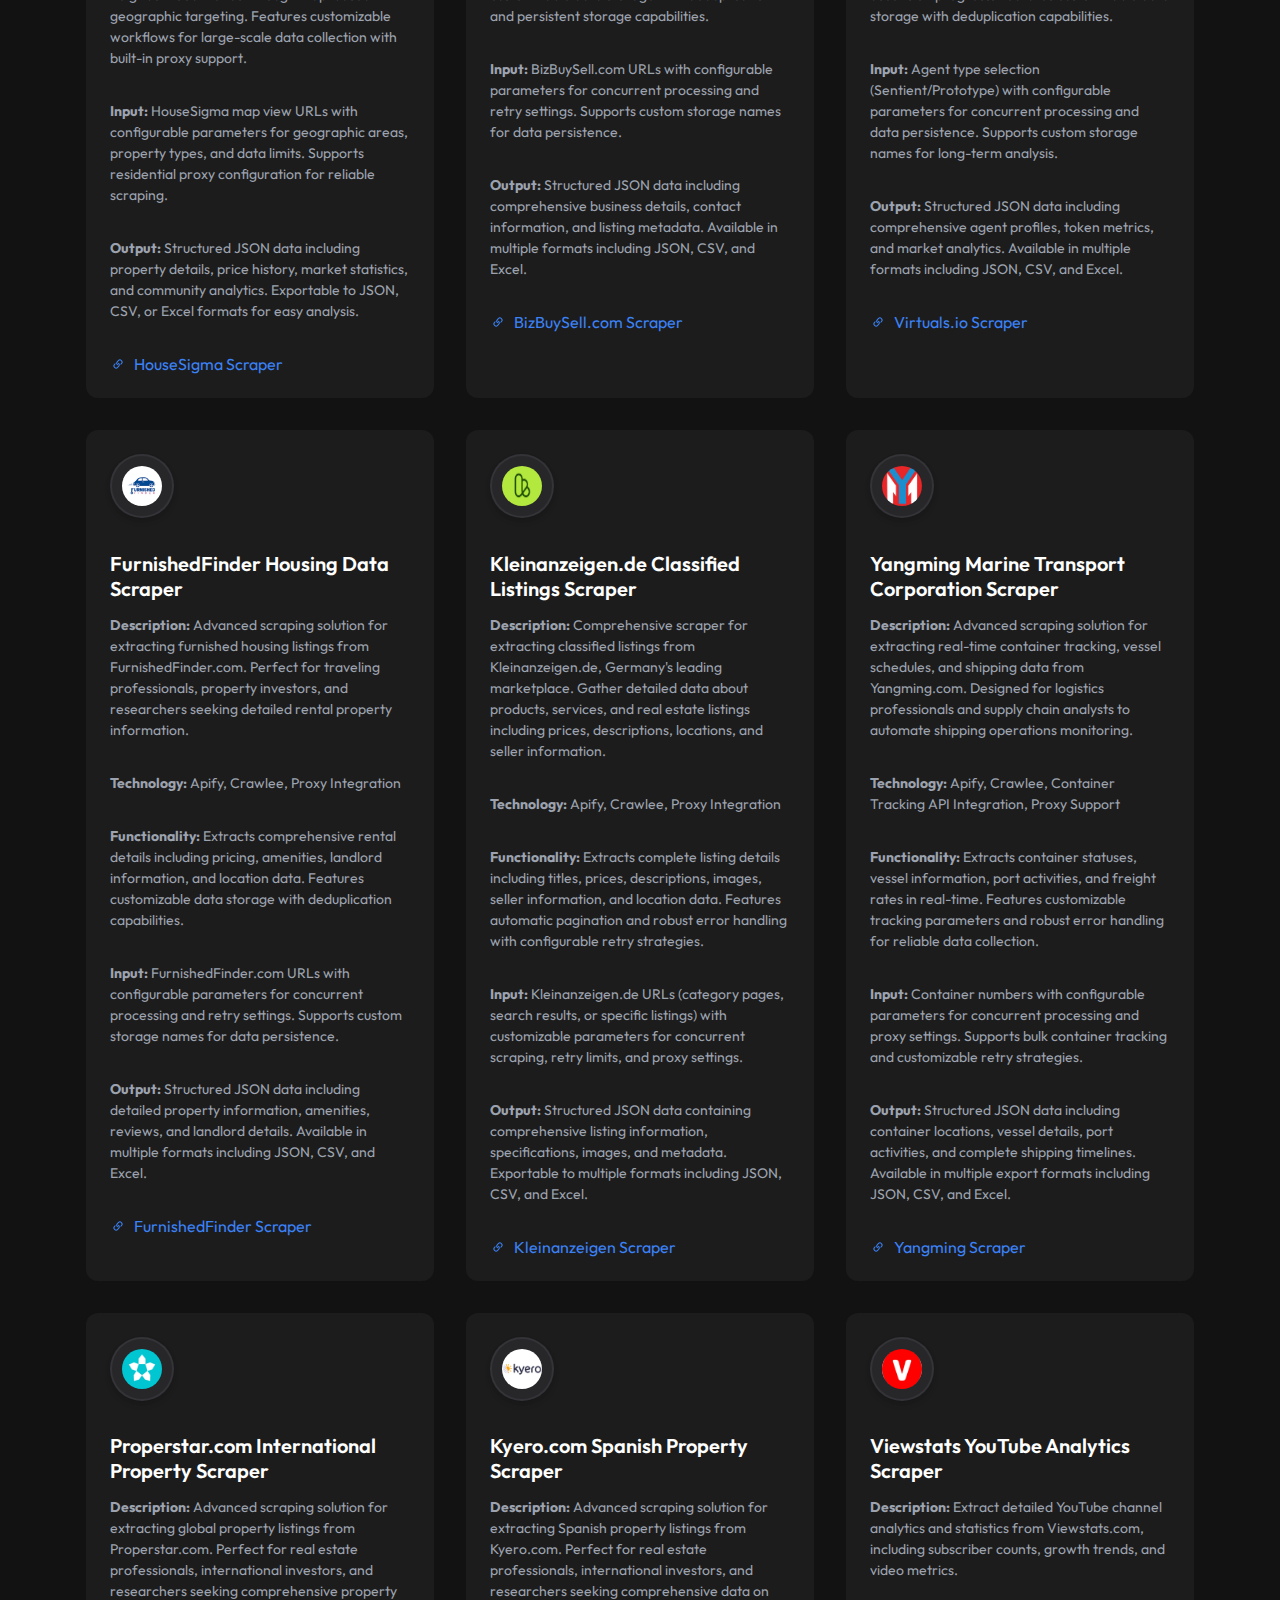
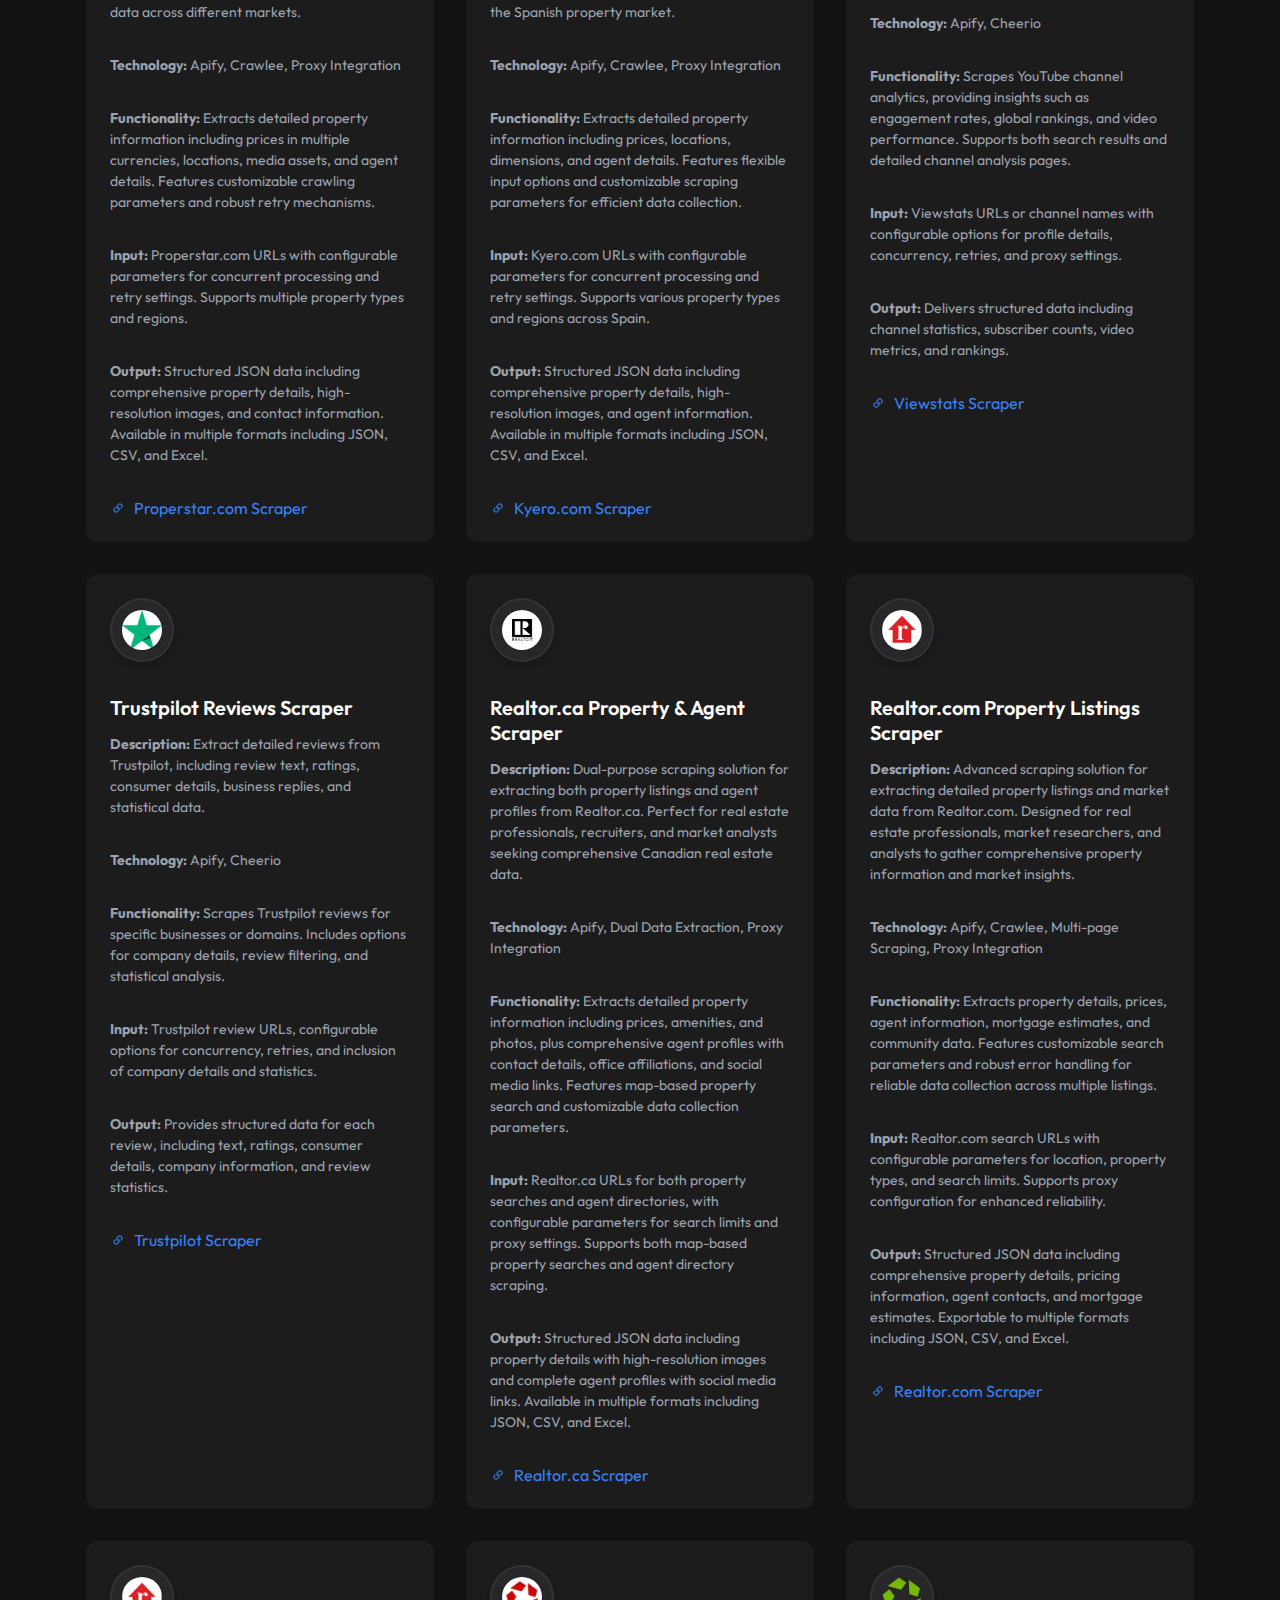
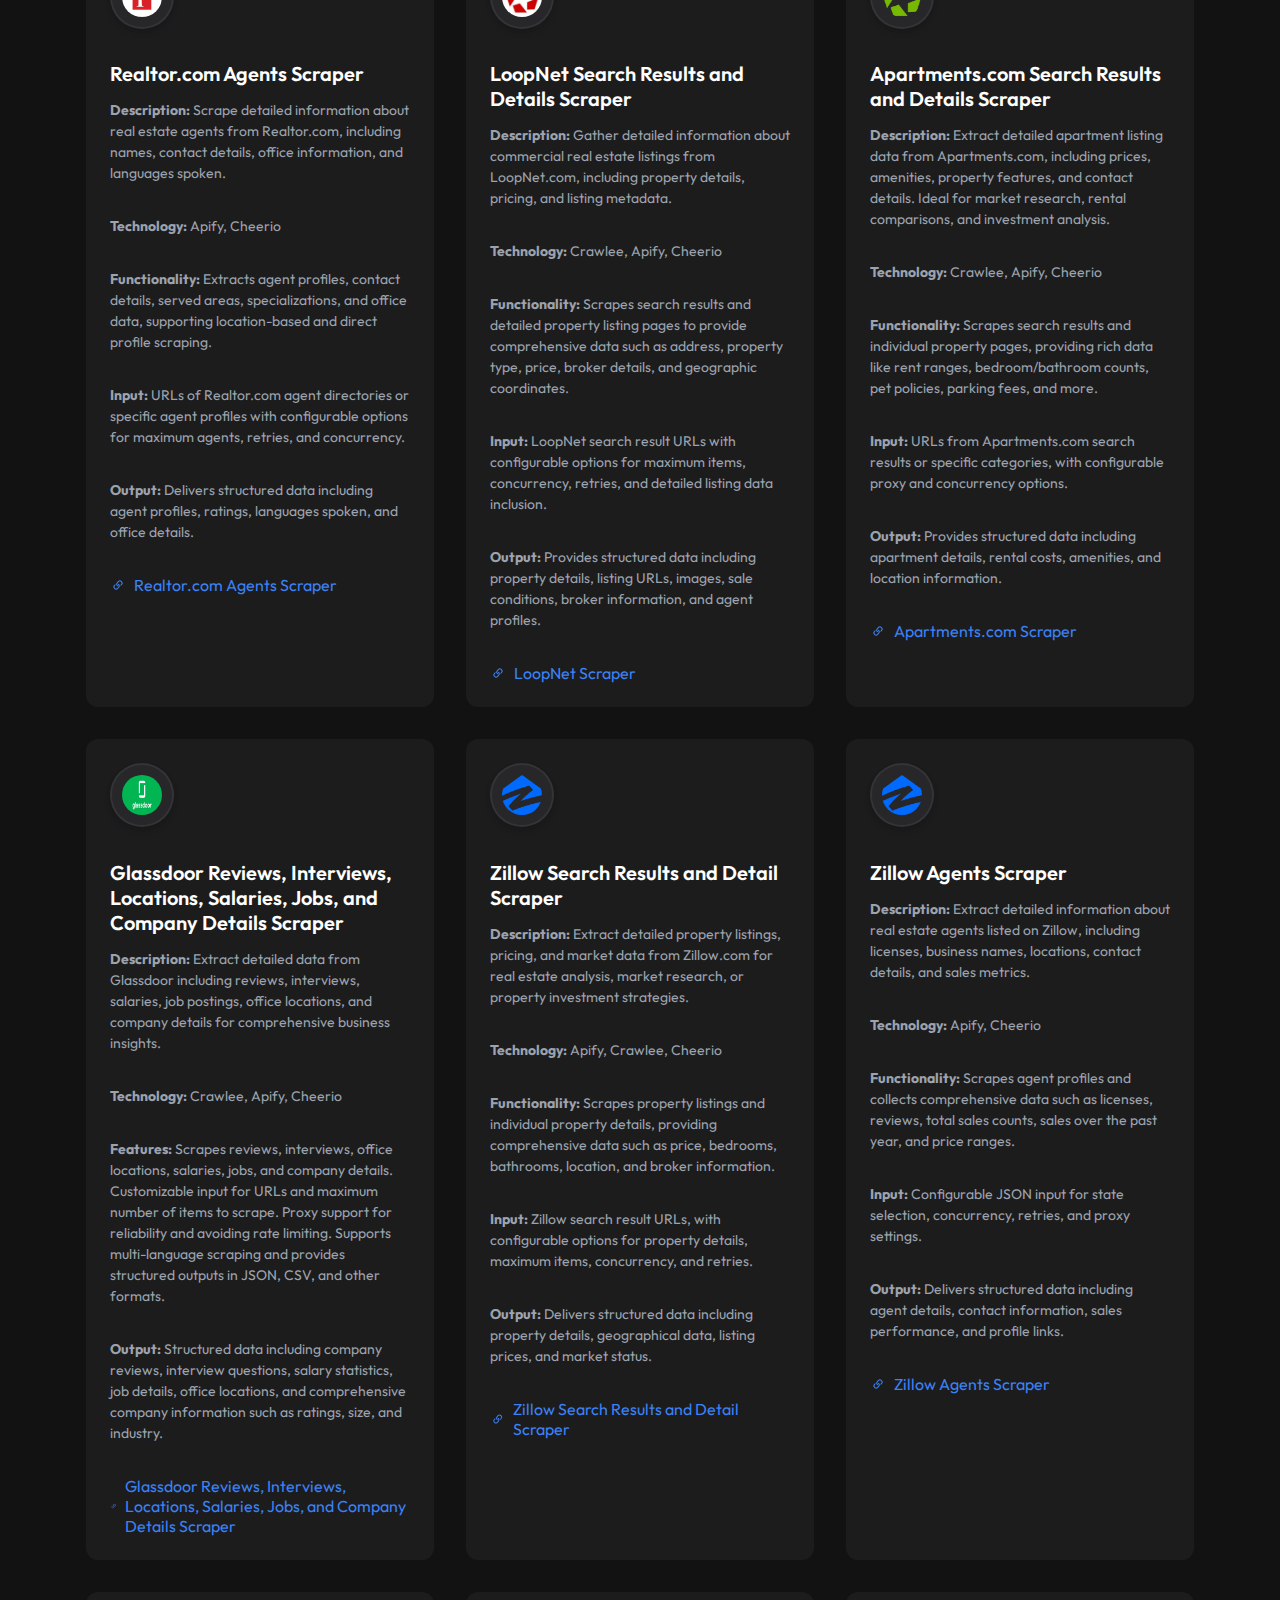
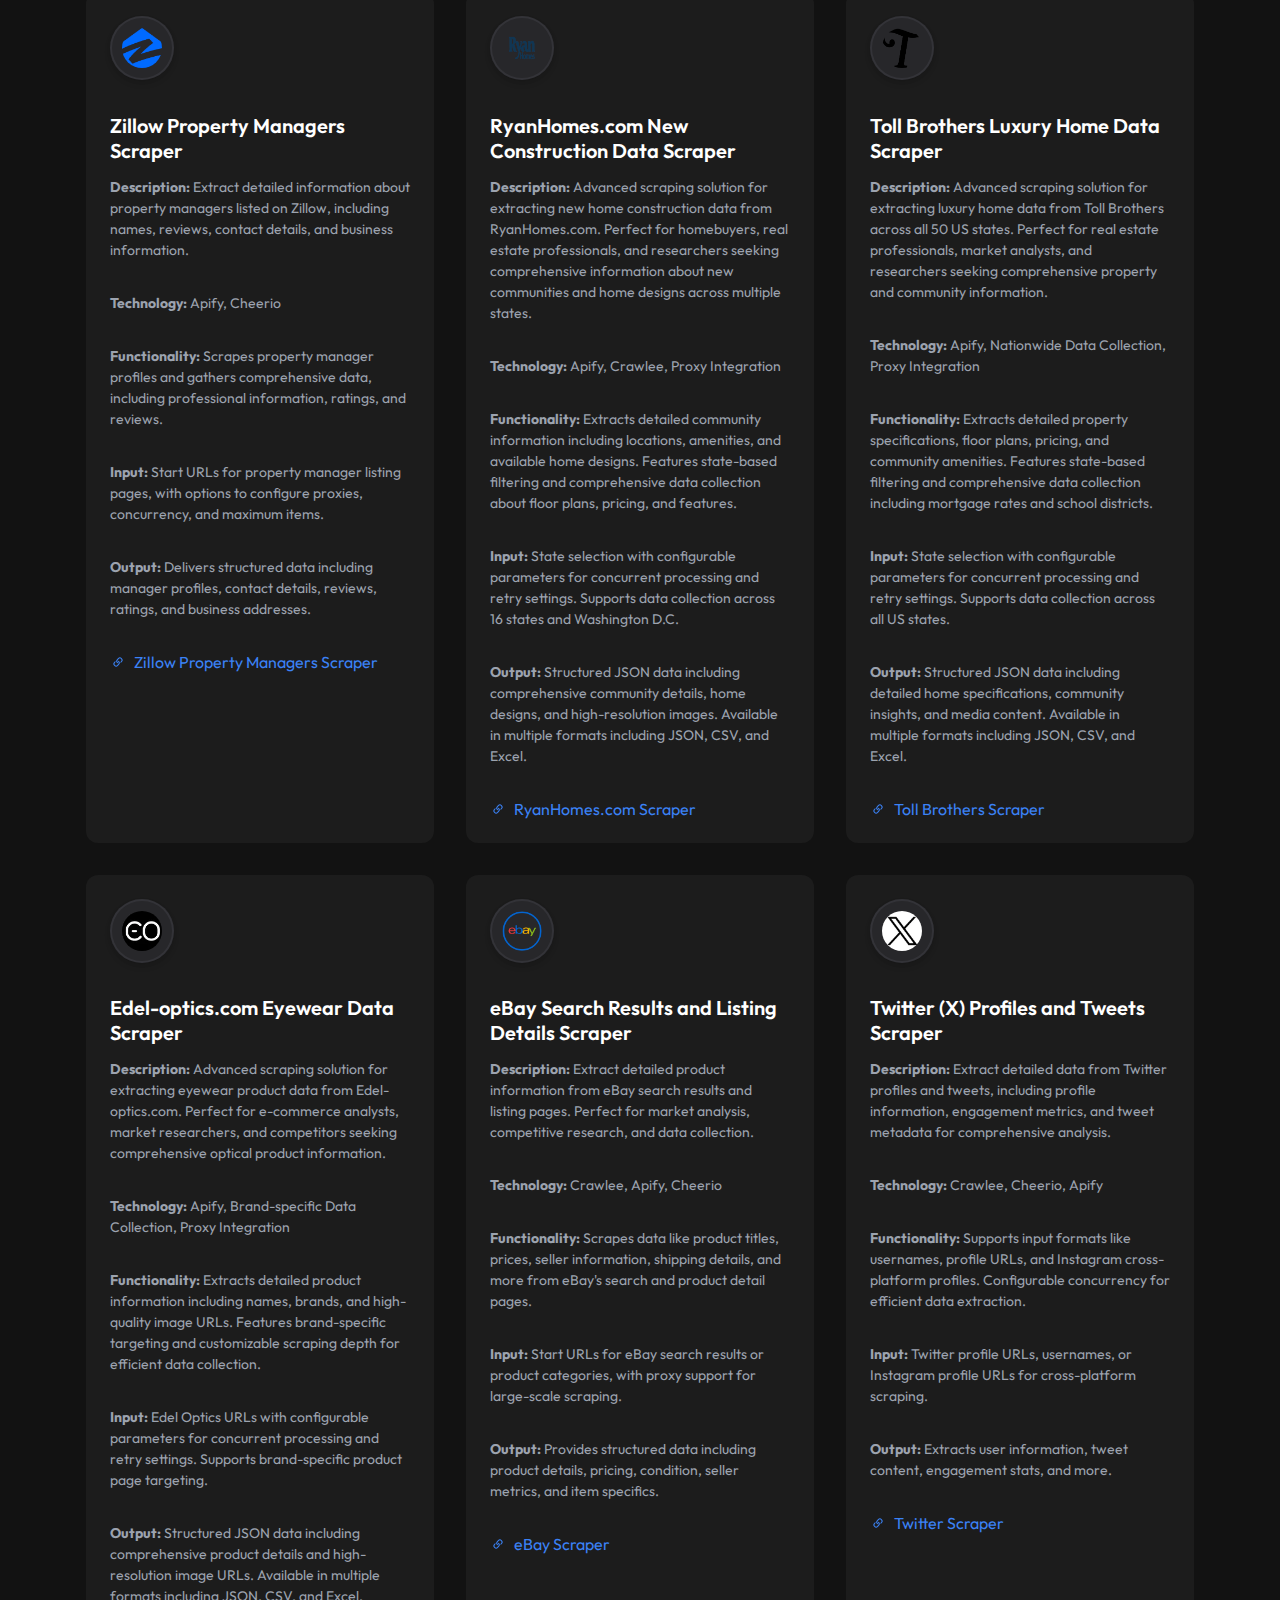
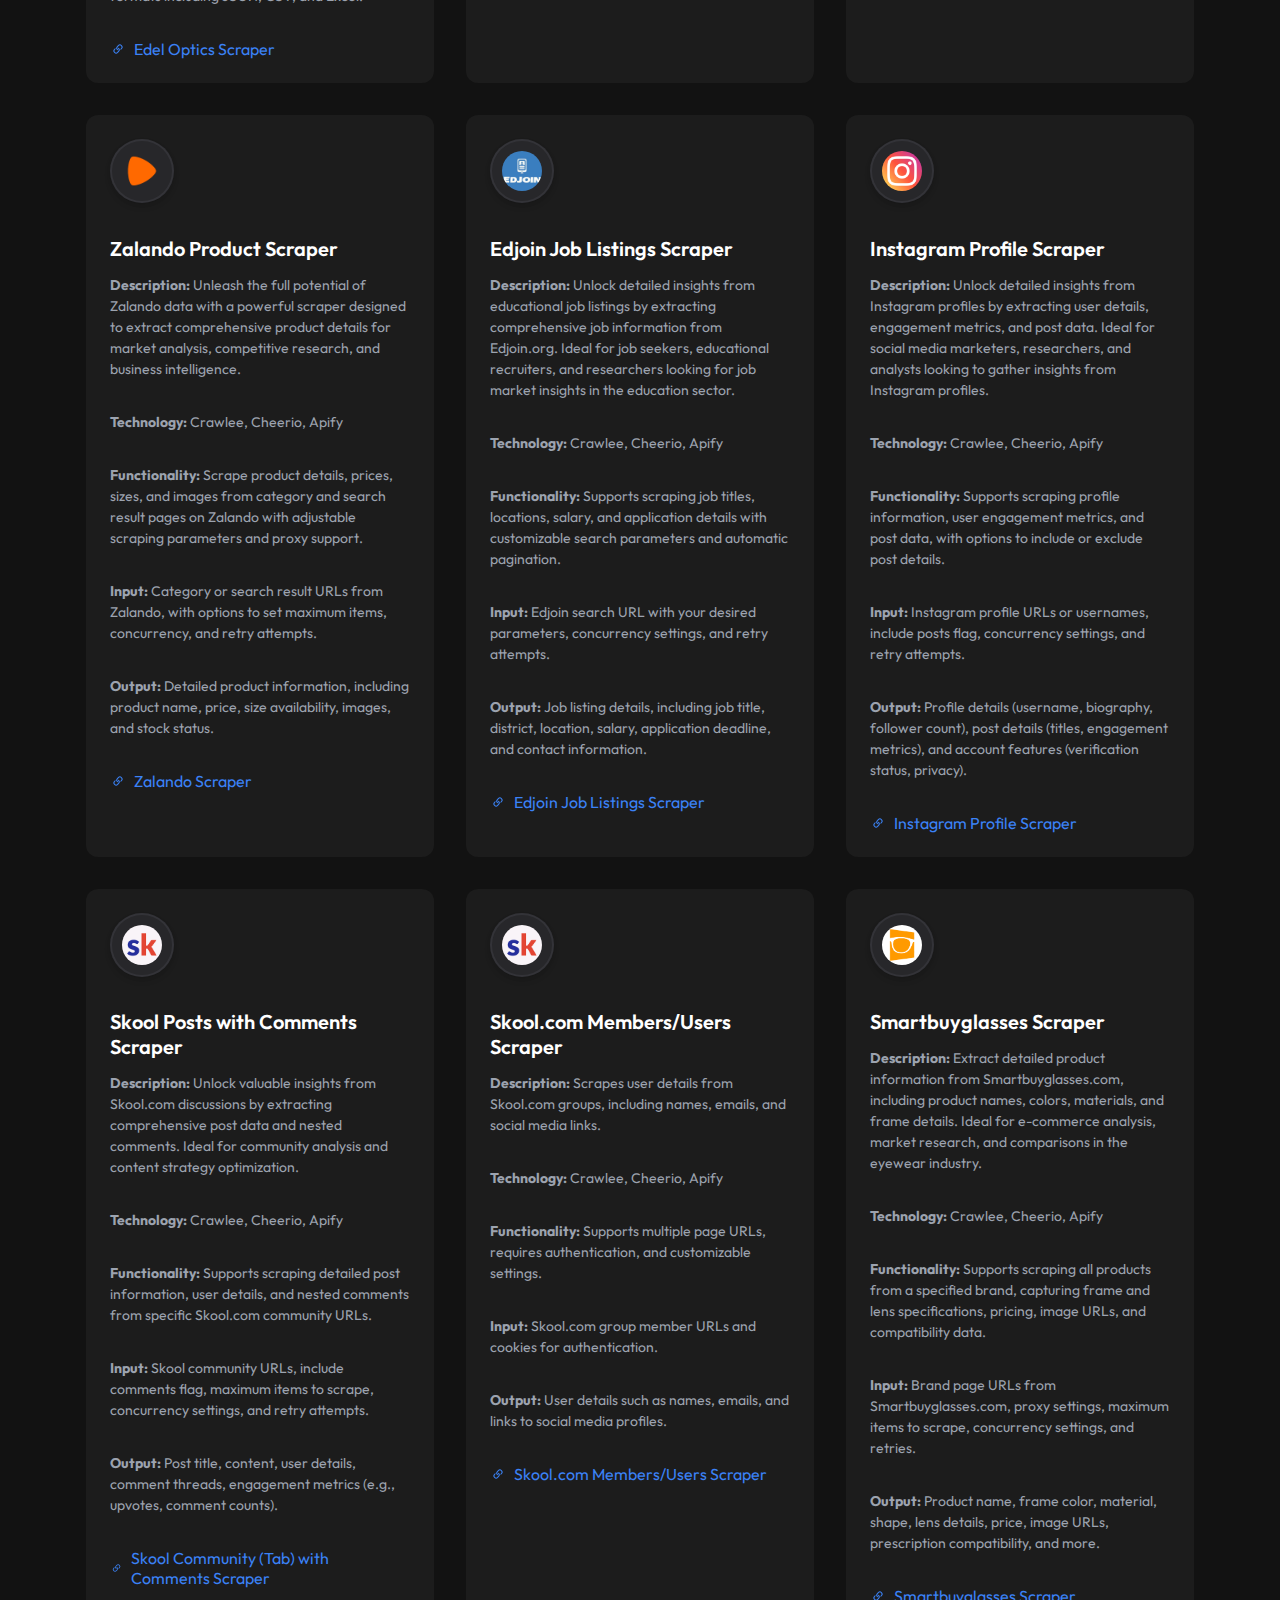
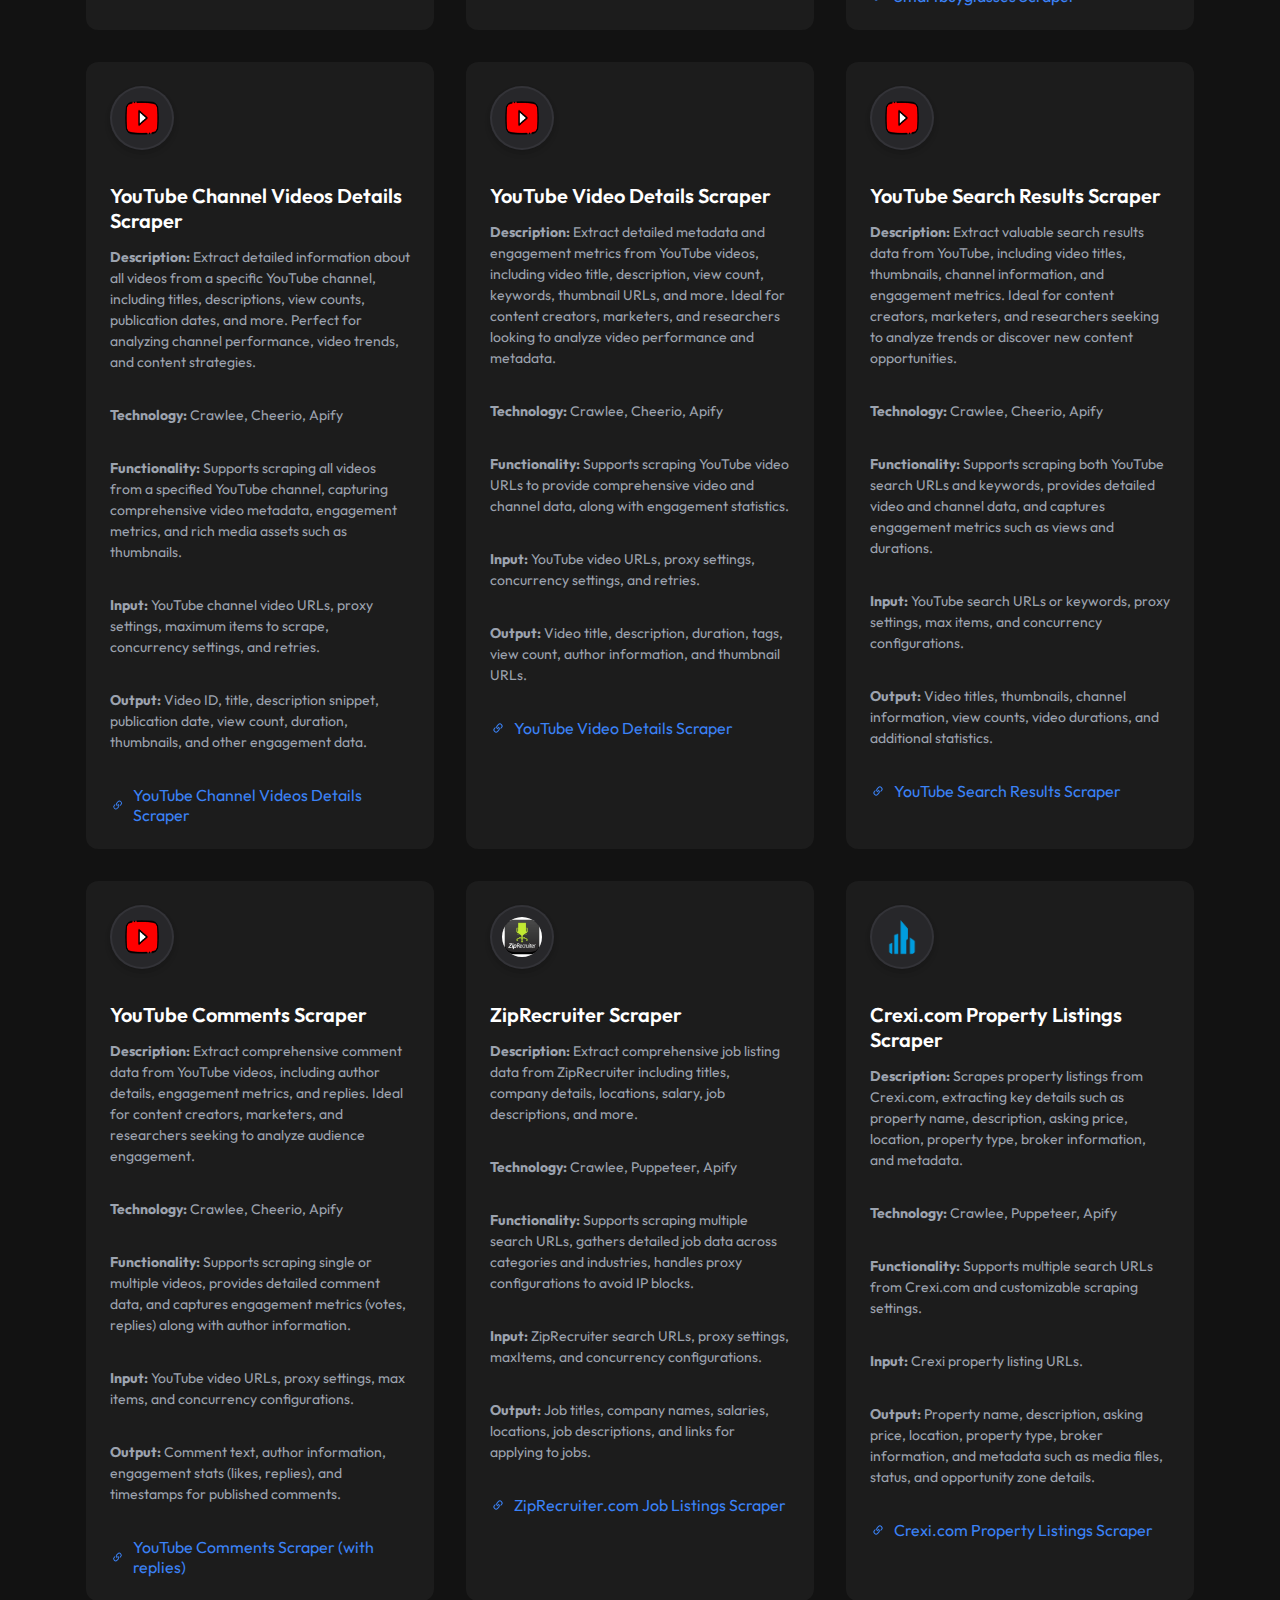
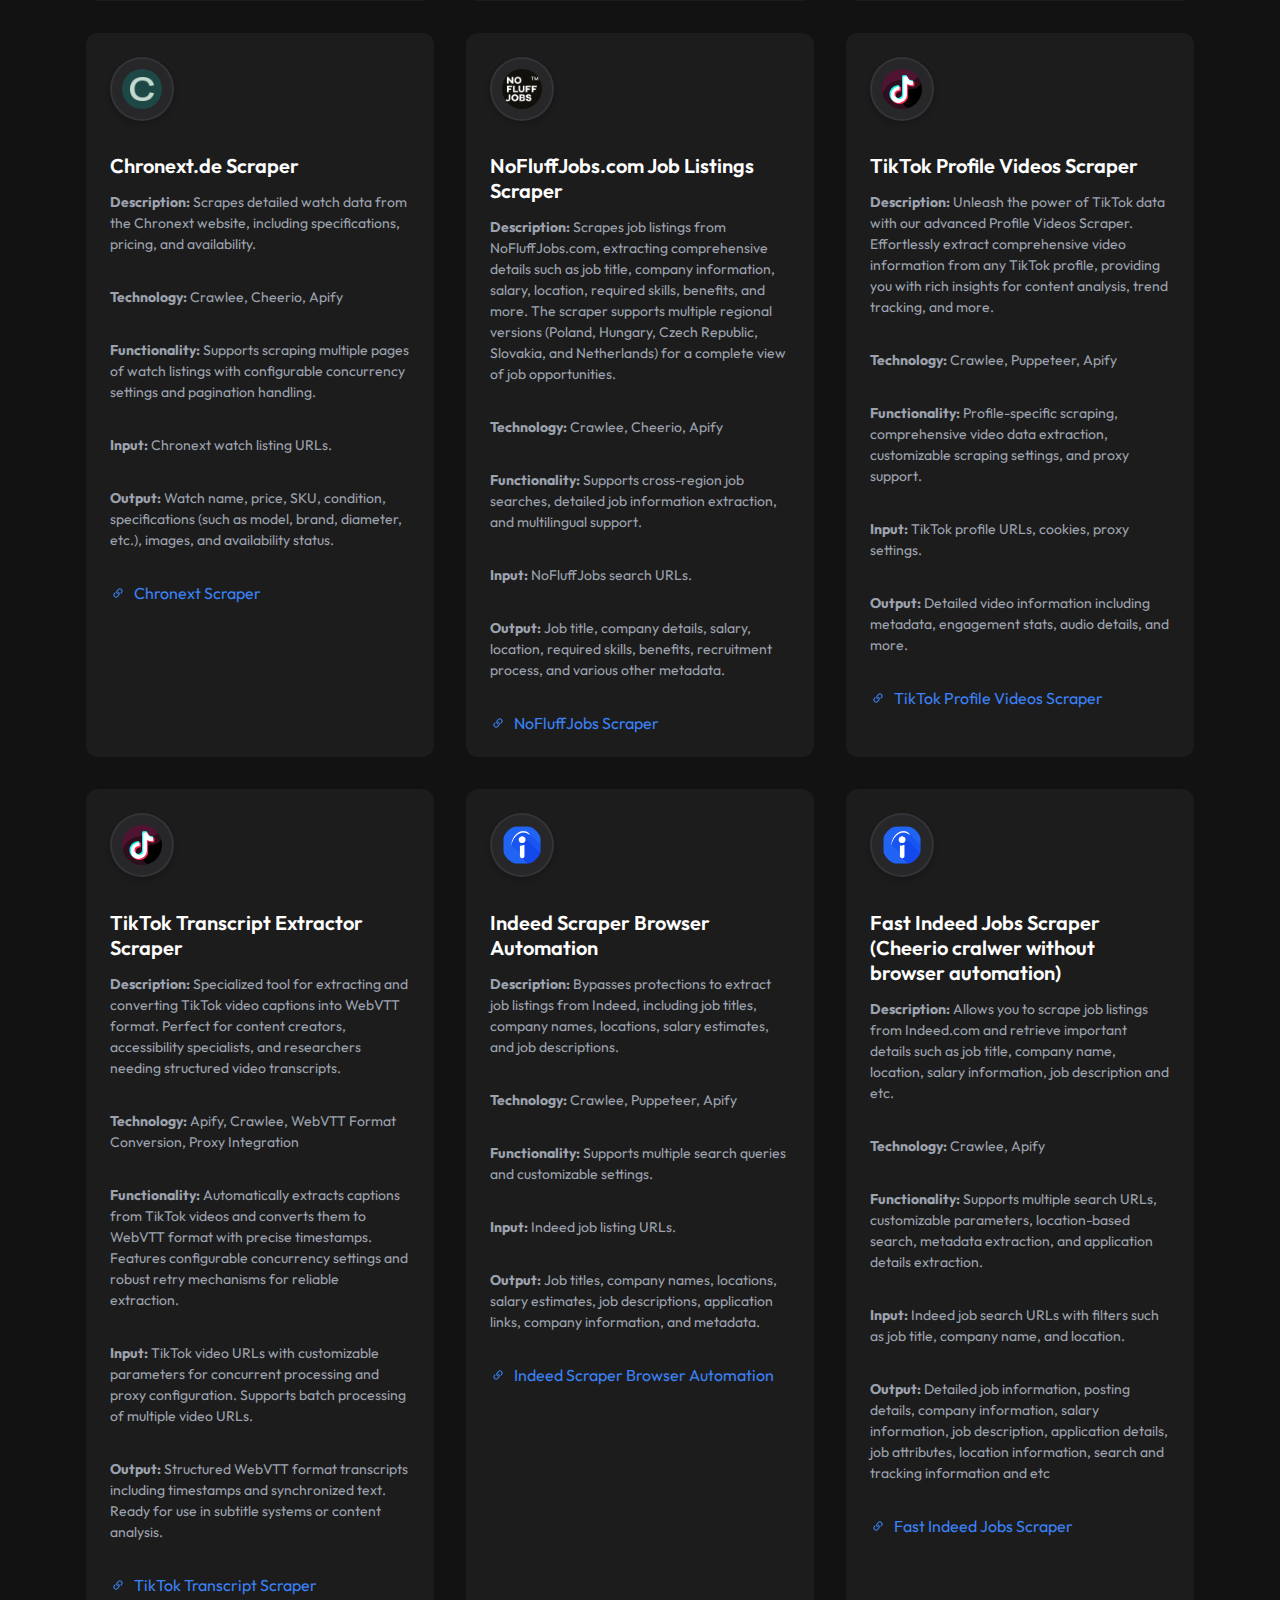
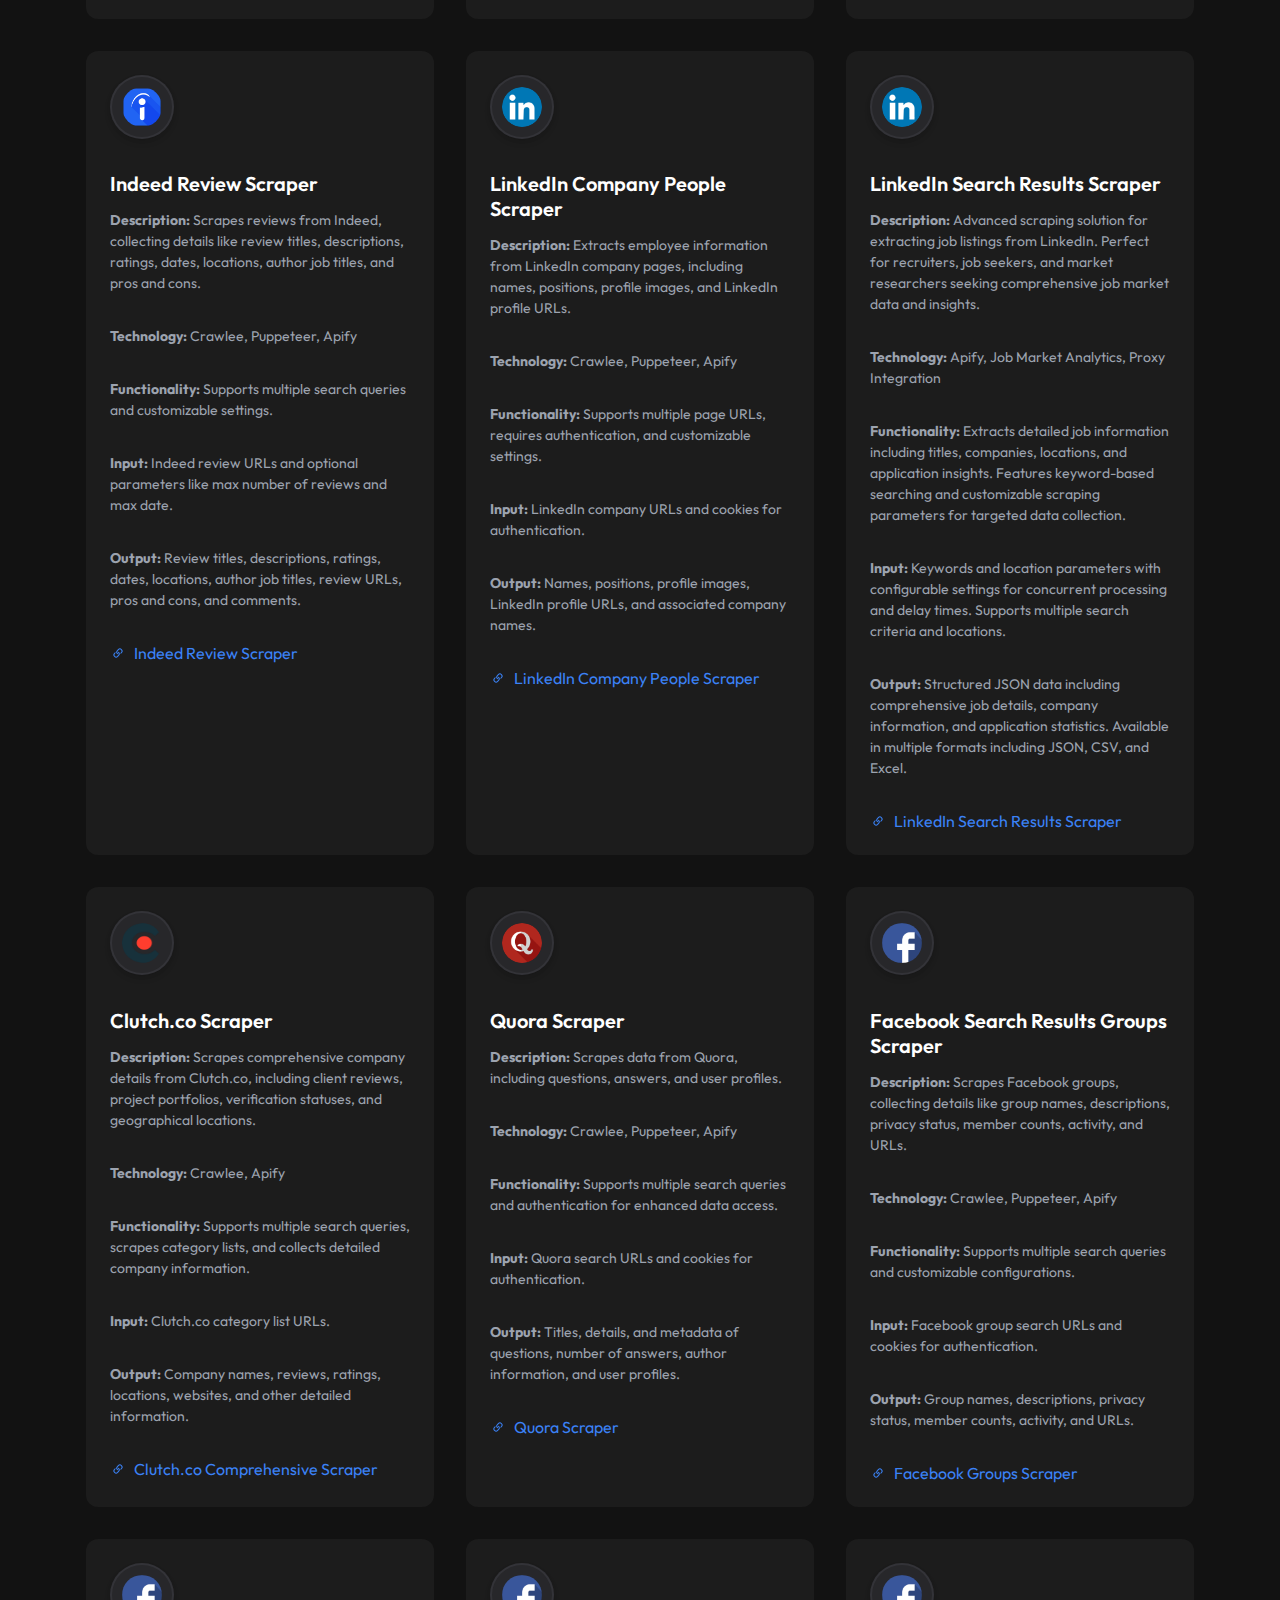
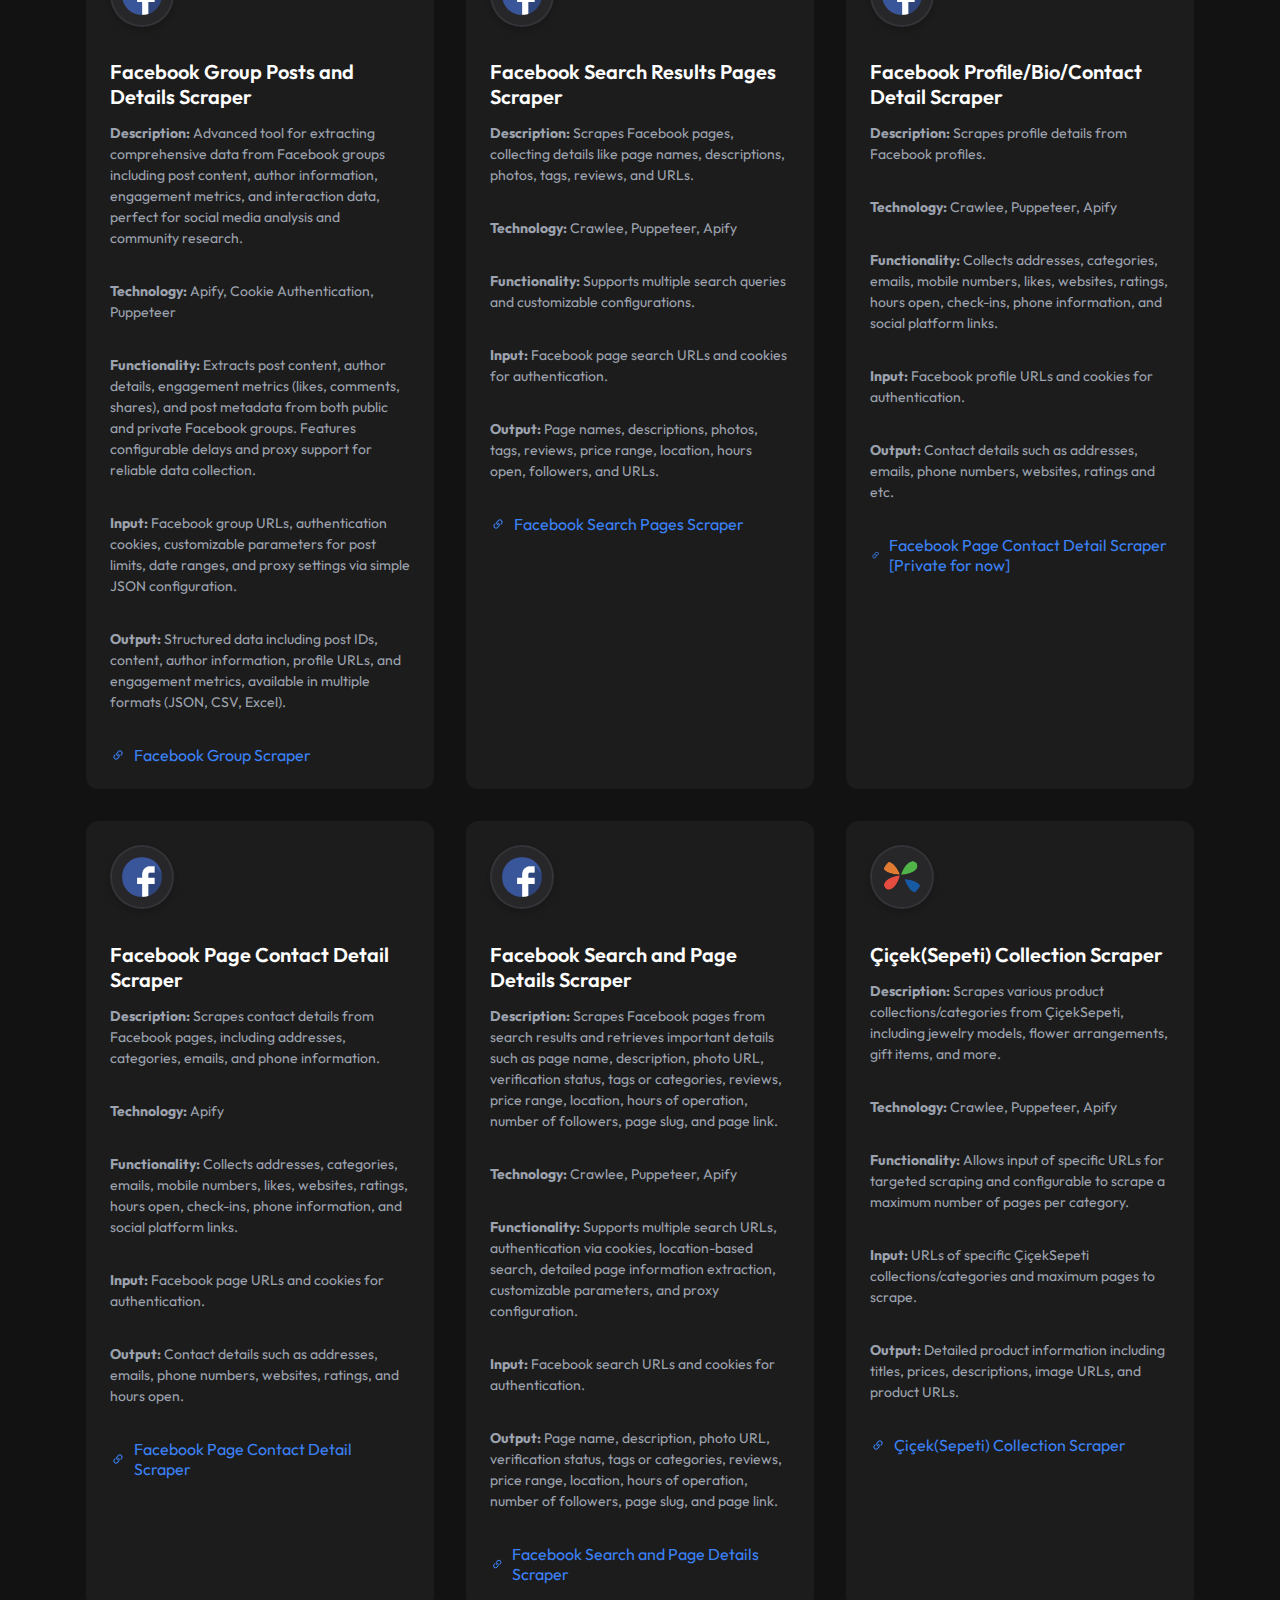
==== commit 6269dfcd: "tollbrothers" ====
--- a/index.html
+++ b/index.html
@@ -455,6 +455,24 @@
                 RyanHomes.com Scraper
             </a>
         </div>
+    
+        <div class="scraper-card">
+            <div class="icon">
+                <img src="/assets/tollbrothers.png" alt="Toll Brothers Icon">
+            </div>
+            <h2>Toll Brothers Luxury Home Data Scraper</h2>
+            <p><strong>Description:</strong> Advanced scraping solution for extracting luxury home data from Toll Brothers across all 50 US states. Perfect for real estate professionals, market analysts, and researchers seeking comprehensive property and community information.</p>
+            <p><strong>Technology:</strong> Apify, Nationwide Data Collection, Proxy Integration</p>
+            <p><strong>Functionality:</strong> Extracts detailed property specifications, floor plans, pricing, and community amenities. Features state-based filtering and comprehensive data collection including mortgage rates and school districts.</p>
+            <p><strong>Input:</strong> State selection with configurable parameters for concurrent processing and retry settings. Supports data collection across all US states.</p>
+            <p><strong>Output:</strong> Structured JSON data including detailed home specifications, community insights, and media content. Available in multiple formats including JSON, CSV, and Excel.</p>
+            <a href="https://apify.com/memo23/tollbrothers-scraper">
+                <svg viewBox="0 0 24 24" aria-hidden="true" class="link-icon">
+                    <path d="M15.712 11.823a.75.75 0 1 0 1.06 1.06l-1.06-1.06Zm-4.95 1.768a.75.75 0 0 0 1.06-1.06l-1.06 1.06Zm-2.475-1.414a.75.75 0 1 0-1.06-1.06l1.06 1.06Zm4.95-1.768a.75.75 0 1 0-1.06 1.06l1.06-1.06Zm3.359.53-.884.884 1.06 1.06.885-.883-1.061-1.06Zm-4.95-2.12 1.414-1.415L12 6.344l-1.415 1.413 1.061 1.061Zm0 3.535a2.5 2.5 0 0 1 0-3.536l-1.06-1.06a4 4 0 0 0 0 5.656l1.06-1.06Zm4.95-4.95a2.5 2.5 0 0 1 0 3.535L17.656 12a4 4 0 0 0 0-5.657l-1.06 1.06Zm1.06-1.06a4 4 0 0 0-5.656 0l1.06 1.06a2.5 2.5 0 0 1 3.536 0l1.06-1.06Zm-7.07 7.07.176.177 1.06-1.06-.176-.177-1.06 1.06Zm-3.183-.353.884-.884-1.06-1.06-.884.883 1.06 1.06Zm4.95 2.121-1.414 1.414 1.06 1.06 1.415-1.413-1.06-1.061Zm0-3.536a2.5 2.5 0 0 1 0 3.536l1.06 1.06a4 4 0 0 0 0-5.656l-1.06 1.06Zm-4.95 4.95a2.5 2.5 0 0 1 0-3.535L6.344 12a4 4 0 0 0 0 5.656l1.06-1.06Zm-1.06 1.06a4 4 0 0 0 5.657 0l-1.061-1.06a2.5 2.5 0 0 1-3.535 0l-1.061 1.06Zm7.07-7.07-.176-.177-1.06 1.06.176.178 1.06-1.061Z" fill="currentColor"></path>
+                </svg>
+                Toll Brothers Scraper
+            </a>
+        </div>
         <div class="scraper-card">
             <div class="icon">
                 <img src="/assets/edel-optics.webp" alt="Edel Optics Icon">
